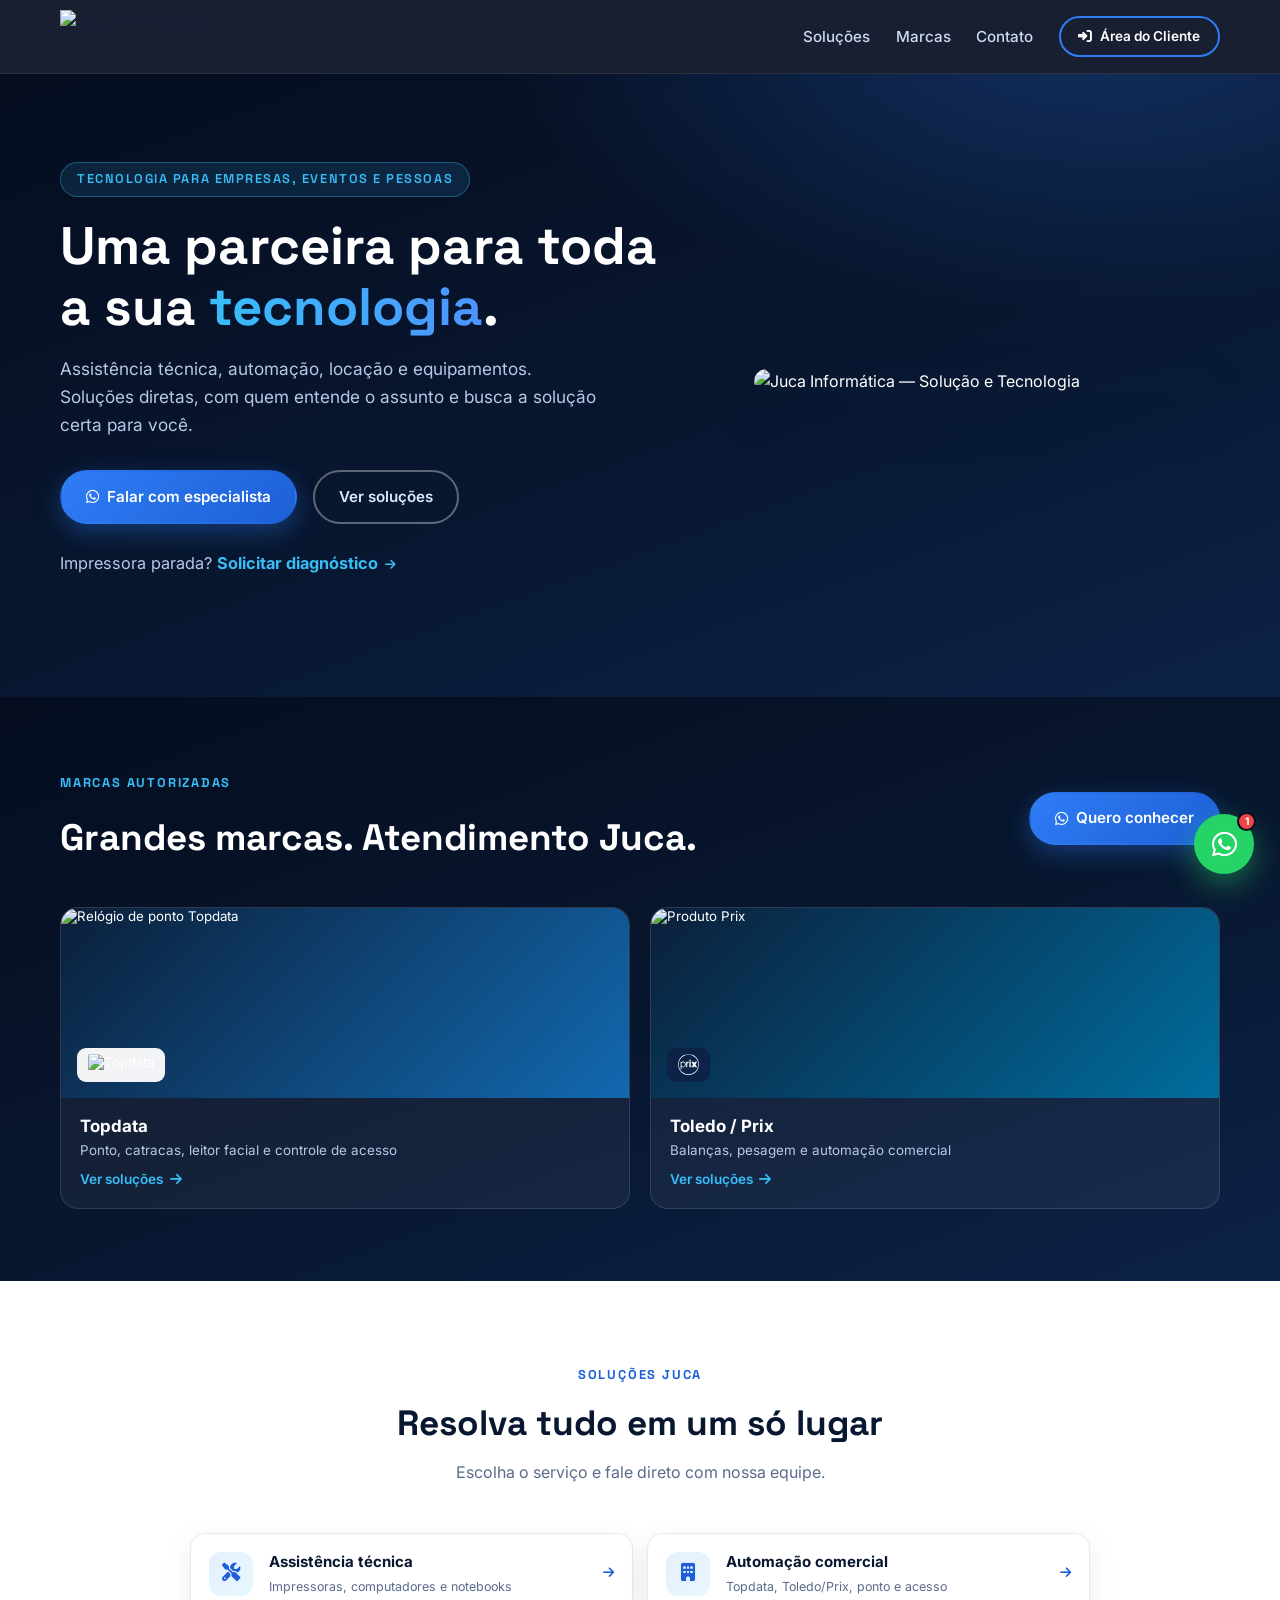
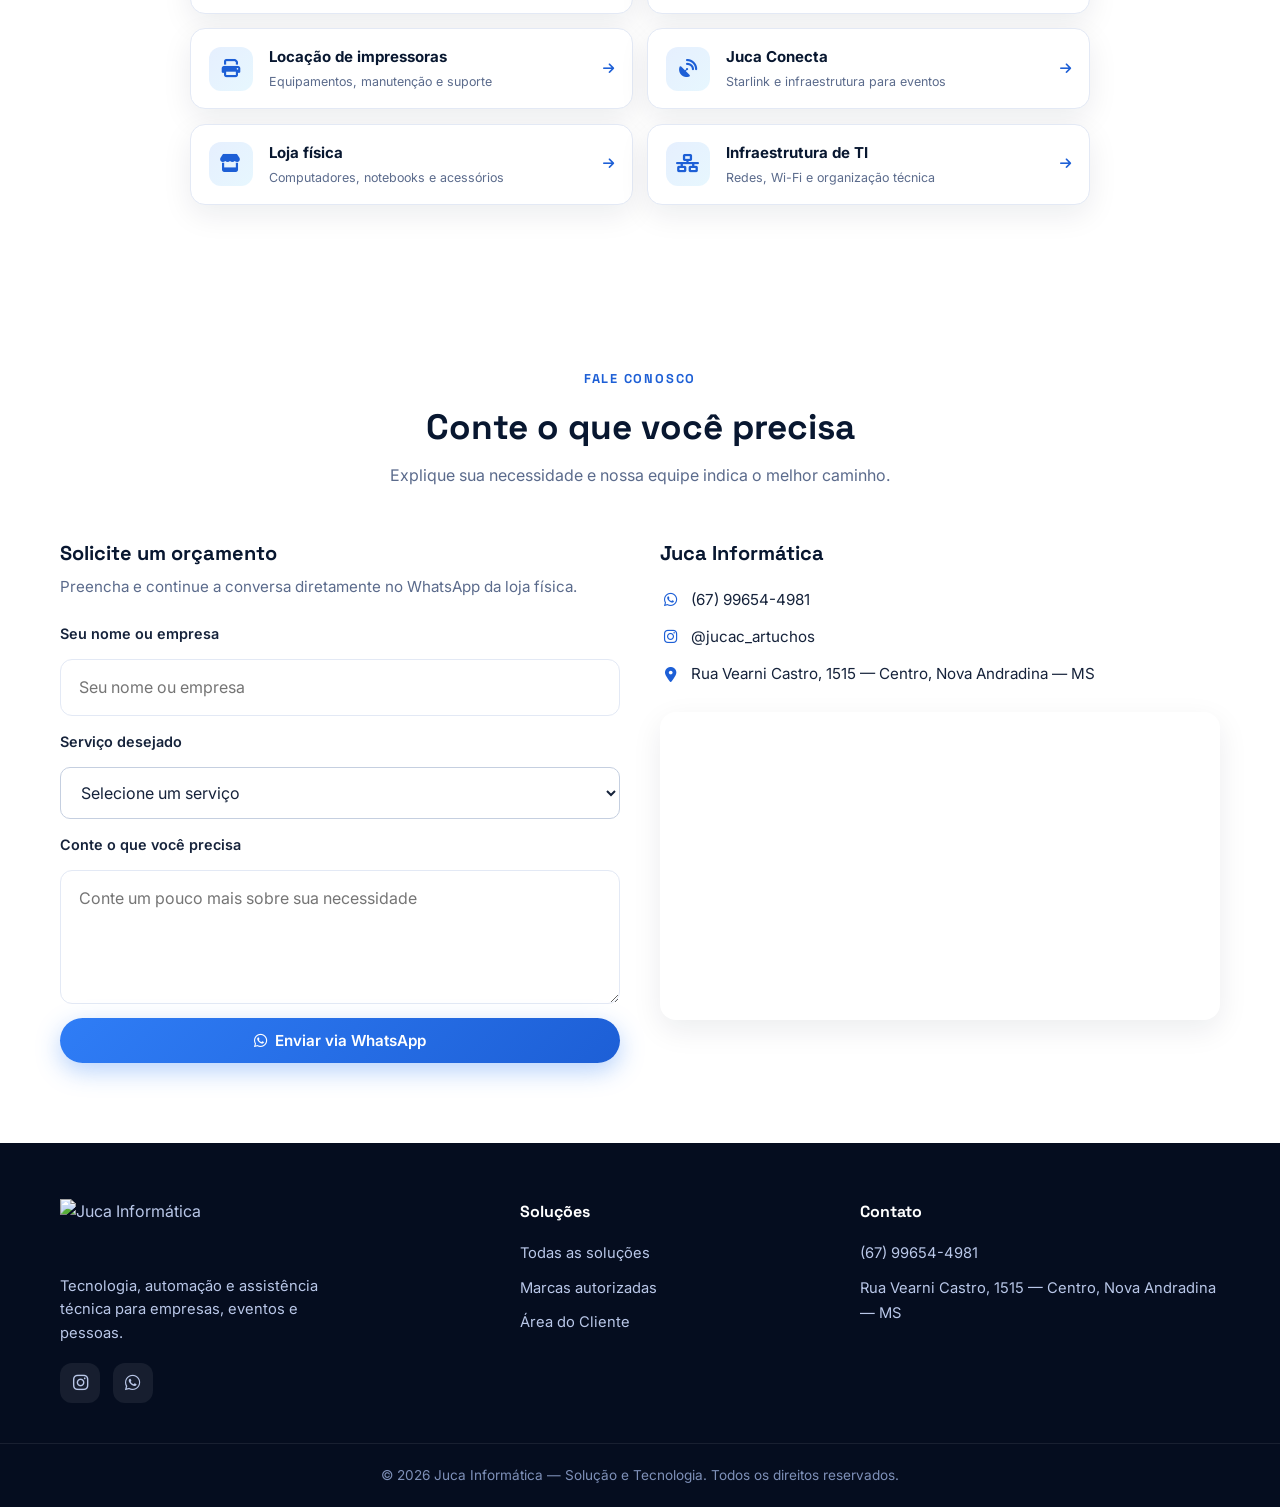
==== index.html @ ae3b9deb "Corrigir métricas, melhorar acesso do cliente e edição de sistemas" ====
<!DOCTYPE html>
<html lang="pt-br">
<head>
<meta charset="UTF-8"><meta name="viewport" content="width=device-width, initial-scale=1.0">
<link rel="icon" href="https://klpbqpcwdhuegcmoqspj.supabase.co/storage/v1/object/public/site/img/logo.png" type="image/png">
<title>Juca Informática | Tecnologia, Automação e Assistência Técnica</title>
<meta name="description" content="Juca Informática em Nova Andradina-MS: assistência técnica, automação Topdata e Toledo/Prix, locação de impressoras, Starlink para eventos, infraestrutura e loja de informática.">
<link rel="stylesheet" href="style.css?v=8"><link rel="stylesheet" href="https://cdnjs.cloudflare.com/ajax/libs/font-awesome/6.5.1/css/all.min.css"><link rel="preconnect" href="https://fonts.googleapis.com"><link rel="preconnect" href="https://fonts.gstatic.com" crossorigin><link rel="stylesheet" href="https://fonts.googleapis.com/css2?family=Inter:wght@400;500;600;700;800&family=Space+Grotesk:wght@500;600;700&display=swap">
<script>(function(w,d,s,l,i){w[l]=w[l]||[];w[l].push({'gtm.start':new Date().getTime(),event:'gtm.js'});var f=d.getElementsByTagName(s)[0],j=d.createElement(s),dl=l!='dataLayer'?'&l='+l:'';j.async=true;j.src='https://www.googletagmanager.com/gtm.js?id='+i+dl;f.parentNode.insertBefore(j,f);})(window,document,'script','dataLayer','GTM-P9BH4CN7');</script>
</head>
<body><noscript><iframe src="https://www.googletagmanager.com/ns.html?id=GTM-P9BH4CN7" height="0" width="0" style="display:none;visibility:hidden"></iframe></noscript>
<header class="site-header" id="siteHeader"><div class="container header-inner"><a href="#home" class="brand"><img src="https://klpbqpcwdhuegcmoqspj.supabase.co/storage/v1/object/public/site/img/logo-header.png" alt="Juca Informática" class="brand-logo"></a><nav class="main-nav" id="mainNav"><ul class="nav-links"><li><a href="#solucoes">Soluções</a></li><li><a href="#marcas">Marcas</a></li><li><a href="#contato">Contato</a></li><li><a href="login.html" class="btn btn-outline btn-small nav-login"><i class="fas fa-right-to-bracket"></i> Área do Cliente</a></li></ul></nav><button class="menu-toggle" id="menuToggle" aria-label="Abrir menu" aria-expanded="false" aria-controls="mainNav"><span></span><span></span><span></span></button></div></header>
<section id="home" class="hero"><div class="container hero-inner"><div class="hero-text"><span class="hero-badge">Tecnologia para empresas, eventos e pessoas</span><h1>Uma parceira para toda a sua <span class="accent">tecnologia</span>.</h1><p class="hero-sub">Assistência técnica, automação, locação e equipamentos. Soluções diretas, com quem entende o assunto e busca a solução certa para você.</p><div class="hero-actions"><a href="#contato" class="btn btn-primary"><i class="fab fa-whatsapp"></i> Falar com especialista</a><a href="#solucoes" class="btn btn-ghost">Ver soluções</a></div><div class="hero-rotator" id="heroRotator"><p class="rot-line active">Impressora parada? <a href="https://wa.me/5567996544981?text=Ol%C3%A1!%20Minha%20impressora%20parou%20e%20preciso%20de%20ajuda." target="_blank">Solicitar diagnóstico <i class="fas fa-arrow-right"></i></a></p><p class="rot-line">Ponto eletrônico legal e sem dor de cabeça? <a href="#marcas">Veja Topdata <i class="fas fa-arrow-right"></i></a></p><p class="rot-line">Sua balança pesando certo? <a href="#marcas">Soluções Prix <i class="fas fa-arrow-right"></i></a></p><p class="rot-line">Evento no meio do mato? <a href="https://wa.me/5567996544981?text=Ol%C3%A1!%20Quero%20internet%20Starlink%20para%20meu%20evento." target="_blank">Levamos a internet <i class="fas fa-arrow-right"></i></a></p><p class="rot-line">Impresso sem comprar máquina? <a href="https://wa.me/5567996544981?text=Ol%C3%A1!%20Quero%20alugar%20uma%20impressora." target="_blank">Alugue com a Juca <i class="fas fa-arrow-right"></i></a></p></div></div><div class="hero-visual"><img src="https://klpbqpcwdhuegcmoqspj.supabase.co/storage/v1/object/public/site/img/logo.png" alt="Juca Informática — Solução e Tecnologia" class="hero-logo"></div></div></section>
<section id="marcas" class="section santolini-section"><div class="container"><div class="santolini-head"><div><span class="section-tag tag-light">Marcas autorizadas</span><h2>Grandes marcas. Atendimento Juca.</h2></div><a class="btn btn-primary" href="#contato"><i class="fab fa-whatsapp"></i> Quero conhecer</a></div><div class="brand-grid"><button class="brand-card" type="button" data-brand="topdata"><div class="brand-photo tp-photo"><img src="https://www.topdata.com.br/media/relogios-de-ponto.webp" alt="Relógio de ponto Topdata" loading="lazy"><img class="brand-badge" src="https://www.topdata.com.br/media/logo-Topdata-1.svg" alt="Topdata"></div><div class="brand-info"><strong>Topdata</strong><small>Ponto, catracas, leitor facial e controle de acesso</small><span class="servico-link">Ver soluções <i class="fas fa-arrow-right"></i></span></div></button><button class="brand-card" type="button" data-brand="prix"><div class="brand-photo prix-photo"><img src="https://stportalcorporativoprd.blob.core.windows.net/blobappportalc63534e8570/wp-content/uploads/2026/07/seladora-a-vacuo-prix-vac-da-toledo-do-brasil-para-acougues-mercado.jpg" alt="Produto Prix" loading="lazy"><img class="brand-badge prix-badge" src="img/prix-logo.svg" alt="Prix Toledo do Brasil"></div><div class="brand-info"><strong>Toledo / Prix</strong><small>Balanças, pesagem e automação comercial</small><span class="servico-link">Ver soluções <i class="fas fa-arrow-right"></i></span></div></button></div></div></section>
<section id="solucoes" class="section compact-solutions"><div class="container"><div class="section-head"><span class="section-tag">Soluções Juca</span><h2>Resolva tudo em um só lugar</h2><p>Escolha o serviço e fale direto com nossa equipe.</p></div><div class="compact-grid"><a class="compact-card" href="https://wa.me/5567996544981?text=Ol%C3%A1!%20Preciso%20de%20assist%C3%AAncia%20t%C3%A9cnica." target="_blank"><div class="compact-icon"><i class="fas fa-screwdriver-wrench"></i></div><div><strong>Assistência técnica</strong><small>Impressoras, computadores e notebooks</small></div><i class="fas fa-arrow-right"></i></a><a class="compact-card" href="#marcas"><div class="compact-icon"><i class="fas fa-building"></i></div><div><strong>Automação comercial</strong><small>Topdata, Toledo/Prix, ponto e acesso</small></div><i class="fas fa-arrow-right"></i></a><a class="compact-card" href="https://wa.me/5567996544981?text=Ol%C3%A1!%20Quero%20um%20or%C3%A7amento%20de%20loca%C3%A7%C3%A3o%20de%20impressoras." target="_blank"><div class="compact-icon"><i class="fas fa-print"></i></div><div><strong>Locação de impressoras</strong><small>Equipamentos, manutenção e suporte</small></div><i class="fas fa-arrow-right"></i></a><a class="compact-card" href="https://wa.me/5567996544981?text=Ol%C3%A1!%20Quero%20saber%20sobre%20Starlink%20e%20infraestrutura%20para%20eventos." target="_blank"><div class="compact-icon"><i class="fas fa-satellite-dish"></i></div><div><strong>Juca Conecta</strong><small>Starlink e infraestrutura para eventos</small></div><i class="fas fa-arrow-right"></i></a><a class="compact-card" href="https://wa.me/5567996544981?text=Ol%C3%A1!%20Quero%20consultar%20produtos%20da%20loja%20Juca." target="_blank"><div class="compact-icon"><i class="fas fa-store"></i></div><div><strong>Loja física</strong><small>Computadores, notebooks e acessórios</small></div><i class="fas fa-arrow-right"></i></a><a class="compact-card" href="https://wa.me/5567996544981?text=Ol%C3%A1!%20Preciso%20de%20infraestrutura%20de%20TI%20para%20minha%20empresa." target="_blank"><div class="compact-icon"><i class="fas fa-network-wired"></i></div><div><strong>Infraestrutura de TI</strong><small>Redes, Wi-Fi e organização técnica</small></div><i class="fas fa-arrow-right"></i></a></div></div></section>
<section id="contato" class="section"><div class="container"><div class="section-head"><span class="section-tag">Fale conosco</span><h2>Conte o que você precisa</h2><p>Explique sua necessidade e nossa equipe indica o melhor caminho.</p></div><div class="contact-container"><div class="contact-left"><h3>Solicite um orçamento</h3><p>Preencha e continue a conversa diretamente no WhatsApp da loja física.</p><form id="contactForm" class="contact-form"><label for="contactName">Seu nome ou empresa</label><input id="contactName" autocomplete="name" type="text" name="nome" placeholder="Seu nome ou empresa" required><label for="contactService">Serviço desejado</label><select id="contactService" name="assunto" required><option value="">Selecione um serviço</option><option>Assistência técnica</option><option>Automação comercial</option><option>Locação de impressoras</option><option>Starlink para eventos</option><option>Produtos da loja</option><option>Infraestrutura de TI</option><option>Outro assunto</option></select><label for="contactMessage">Conte o que você precisa</label><textarea id="contactMessage" name="mensagem" placeholder="Conte um pouco mais sobre sua necessidade" rows="4" required></textarea><button type="submit" class="btn btn-primary"><i class="fab fa-whatsapp"></i> Enviar via WhatsApp</button></form><div id="formMessage" role="status" aria-live="polite"></div></div><div class="contact-right"><h3>Juca Informática</h3><div class="contact-info"><p><i class="fab fa-whatsapp"></i> <a href="https://wa.me/5567996544981" target="_blank">(67) 99654-4981</a></p><p><i class="fab fa-instagram"></i> <a href="https://www.instagram.com/jucac_artuchos/" target="_blank">@jucac_artuchos</a></p><p><i class="fas fa-map-marker-alt"></i> <a href="https://maps.app.goo.gl/TX7n4nNLacdu6NLg6" target="_blank">Rua Vearni Castro, 1515 — Centro, Nova Andradina — MS</a></p></div><div class="map-container"><iframe title="Localização da Juca Informática" src="https://www.google.com/maps/embed?pb=!1m18!1m12!1m3!1d3692.802181065406!2d-53.35325152488332!3d-22.247583179724543!2m3!1f0!2f0!3f0!3m2!1i1024!2i768!4f13.1!3m3!1m2!1s0x948e7ce2891e3ae7%3A0x6c5344554cd19bf2!2sJuca%20Cartuchos%20e%20Inform%C3%A1tica!5e0!3m2!1spt-BR!2sbr!4v1728947681587!5m2!1spt-BR!2sbr" width="100%" height="300" style="border:0;" allowfullscreen="" loading="lazy"></iframe></div></div></div></div></section>
<footer id="footer"><div class="container footer-grid"><div class="footer-col"><img src="https://klpbqpcwdhuegcmoqspj.supabase.co/storage/v1/object/public/site/img/logo-header.png" alt="Juca Informática" class="footer-logo"><p>Tecnologia, automação e assistência técnica para empresas, eventos e pessoas.</p><div class="social-icons"><a href="https://www.instagram.com/jucac_artuchos/" target="_blank" aria-label="Instagram"><i class="fab fa-instagram"></i></a><a href="https://wa.me/5567996544981" target="_blank" aria-label="WhatsApp"><i class="fab fa-whatsapp"></i></a></div></div><div class="footer-col"><h3>Soluções</h3><ul><li><a href="#solucoes">Todas as soluções</a></li><li><a href="#marcas">Marcas autorizadas</a></li><li><a href="login.html">Área do Cliente</a></li></ul></div><div class="footer-col"><h3>Contato</h3><ul><li><a href="https://wa.me/5567996544981" target="_blank">(67) 99654-4981</a></li><li><a href="https://maps.app.goo.gl/TX7n4nNLacdu6NLg6" target="_blank">Rua Vearni Castro, 1515 — Centro, Nova Andradina — MS</a></li></ul></div></div><div class="footer-bottom"><p>&copy; <span id="year"></span> Juca Informática — Solução e Tecnologia. Todos os direitos reservados.</p></div></footer>
<div class="brand-modal" id="brandModal" aria-hidden="true" role="dialog" aria-modal="true" aria-label="Soluções das marcas"><div class="brand-modal-box"><button class="brand-modal-close" id="brandModalClose" aria-label="Fechar">&times;</button><div id="brandModalContent"></div></div></div>
<div class="whatsapp-chat" id="whatsappChat" aria-live="polite"><button class="whatsapp-chat-close" id="whatsappChatClose" aria-label="Fechar chat">&times;</button><div class="whatsapp-chat-head"><i class="fab fa-whatsapp"></i><div><strong>Sou o Juquinha</strong><span><b class="online-dot"></b> Online — atendimento da loja física</span></div></div><p>Olá! Sou o Juquinha, seu atendente. Posso ajudar com orçamento, assistência, locação ou produtos?</p><a href="https://wa.me/5567996544981?text=Ol%C3%A1!%20Vim%20pelo%20site%20da%20Juca%20Inform%C3%A1tica%20e%20gostaria%20de%20atendimento." class="whatsapp-chat-btn" target="_blank" rel="noopener"><i class="fab fa-whatsapp"></i> Conversar agora</a></div><button class="whatsapp-float" id="whatsappChatOpen" aria-label="Abrir chat no WhatsApp" aria-expanded="false"><i class="fab fa-whatsapp"></i><span class="whatsapp-notify">1</span></button>
<script>
const brandData={topdata:{logo:"https://www.topdata.com.br/media/logo-Topdata-1.svg",title:"Topdata — Controle de ponto e acesso",intro:"Soluções Topdata para modernizar a gestão de pessoas, ponto e acesso da sua empresa.",images:["https://www.topdata.com.br/media/relogios-de-ponto.webp","https://www.topdata.com.br/media/leitores-faciais.webp","https://www.topdata.com.br/media/topponto.webp"],products:["Relógios de ponto","Ponto Web","Leitores faciais","Catracas eletrônicas","Controle de acesso","Bastão de ronda"],services:["Venda e orientação técnica","Instalação e configuração","Treinamento e suporte","Integração com sistemas","Assistência para soluções Topdata"]},prix:{logo:"img/prix-logo.svg",title:"Toledo do Brasil / Prix — Pesagem e automação",intro:"Soluções Prix para varejo, indústria, agronegócio e infraestrutura, com precisão e suporte especializado.",images:["https://stportalcorporativoprd.blob.core.windows.net/blobappportalc63534e8570/wp-content/uploads/2026/07/seladora-a-vacuo-prix-vac-da-toledo-do-brasil-para-acougues-mercado.jpg","https://stportalcorporativoprd.blob.core.windows.net/blobappportalc63534e8570/wp-content/uploads/2026/08/manutencao-balanca-caminhao-toledo-do-brasil-prix-736x576.png","https://stportalcorporativoprd.blob.core.windows.net/blobappportalc63534e8570/wp-content/uploads/2026/07/produtos-digitais-prix-para-pesagem-736x582.jpg"],products:["Balanças de bancada e piso","Balanças rodoviárias","Balanças para varejo e indústria","Impressoras e etiquetas","Indicadores e terminais","Softwares e Cloud Prix","Fatiadores e seladoras","Soluções de pesagem animal e agrícola"],services:["Assistência técnica e suporte","Calibração de balanças","Locação de balanças","Manutenção e reformas","Conversão eletrônica de balanças rodoviárias","Venda de peças e pesos-padrão","Programas de manutenção e conformidade"]}};
let brandTimer;function setSlide(i,images){document.getElementById("brandSlide").src=images[i];document.querySelectorAll("[data-slide]").forEach((b,n)=>b.classList.toggle("active",n===i))}function openBrand(key){const d=brandData[key],content=document.getElementById("brandModalContent");content.innerHTML=`<div class="brand-modal-head"><img src="${d.logo}" alt="Logo ${key}"><span>Parceiro Juca Informática</span></div><h2>${d.title}</h2><p>${d.intro}</p><div class="brand-carousel"><img id="brandSlide" src="${d.images[0]}" alt="Produtos ${key}"><div class="carousel-dots">${d.images.map((_,i)=>`<button type="button" aria-label="Ver imagem ${i+1}" data-slide="${i}" class="${i===0?"active":""}"></button>`).join("")}</div></div><div class="brand-columns"><div><h3>Produtos</h3><ul>${d.products.map(x=>`<li><i class="fas fa-check"></i>${x}</li>`).join("")}</ul></div><div><h3>Serviços</h3><ul>${d.services.map(x=>`<li><i class="fas fa-check"></i>${x}</li>`).join("")}</ul></div></div><a class="btn btn-primary brand-quote" target="_blank" href="https://wa.me/5567996544981?text=${encodeURIComponent("Olá! Sou cliente da Juca e quero conhecer as soluções "+(key==='topdata'?'Topdata':'Toledo/Prix')+".")}"><i class="fab fa-whatsapp"></i> Solicitar atendimento</a>`;document.getElementById("brandModal").classList.add("open");document.getElementById("brandModal").setAttribute("aria-hidden","false");let i=0;clearInterval(brandTimer);brandTimer=setInterval(()=>{i=(i+1)%d.images.length;setSlide(i,d.images)},4500);document.querySelectorAll("[data-slide]").forEach(b=>b.onclick=()=>setSlide(+b.dataset.slide,d.images))}document.querySelectorAll("[data-brand]").forEach(b=>b.onclick=()=>openBrand(b.dataset.brand));document.getElementById("brandModalClose")?.addEventListener("click",closeBrand);document.getElementById("brandModal")?.addEventListener("click",e=>{if(e.target.id==="brandModal")closeBrand()});function closeBrand(){clearInterval(brandTimer);document.getElementById("brandModal")?.classList.remove("open");document.getElementById("brandModal")?.setAttribute("aria-hidden","true")}
(function(){const lines=document.querySelectorAll("#heroRotator .rot-line");if(!lines.length)return;let n=0;setInterval(()=>{lines[n].classList.remove("active");n=(n+1)%lines.length;lines[n].classList.add("active")},3800)})();
</script><script src="https://cdn.jsdelivr.net/npm/@supabase/supabase-js@2/dist/umd/supabase.js"></script><script src="script.js?v=4"></script></body></html>
---- style.css ----
/* JUCA INFORMÁTICA — Solução e Tecnologia */
/* Controls shared by the public site and client area. */
@media(max-width:760px) {
  .main-nav:not(.open) { visibility:hidden; right:0 !important; pointer-events:none; }
}
[hidden] { display:none !important; }
.auth-link { display:block; margin:1rem auto; background:none; border:0; color:#a9ccff; text-decoration:underline; padding:.6rem; cursor:pointer; font:inherit; }
.auth-back { display:block; }
.contact-form label { font-weight:600; font-size:.9rem; }
.contact-form select { width:100%; padding:.85rem 1rem; border:1px solid #c5cfe0; border-radius:10px; background:white; color:#16233b; font:inherit; }
:focus-visible { outline:3px solid #38bdf8; outline-offset:4px; }
body.modal-open { overflow:hidden; }
#formMessage a { color:#1d5fd6; text-decoration:underline; }
.panel-card { scroll-margin-top:6rem; }
@media(max-width:600px) {
  .form-row { grid-template-columns:1fr !important; }
  .auth-card { padding:1.6rem 1.2rem !important; }
  .appbar-user .who { max-width:150px; overflow-wrap:anywhere; }
  .rot-line a { white-space:normal !important; }
  .btn-mini,.btn-exit,.menu-toggle { min-height:44px; }
  .cards-grid { grid-template-columns:minmax(0,1fr) !important; }
}
@media(prefers-reduced-motion:reduce) {
  html { scroll-behavior:auto !important; }
  *,*::before,*::after { animation:none !important; transition:none !important; }
}
:root{--navy-950:#050d1f;--navy-900:#081730;--navy-800:#0c2247;--navy-700:#123063;--blue-600:#1d5fd6;--blue-500:#2f7df6;--blue-400:#4d94ff;--cyan-400:#38bdf8;--text:#16233b;--muted:#5b6b8c;--line:#e3e9f5;--bg-soft:#f4f7fd;--white:#fff;--radius:16px;--shadow:0 10px 30px rgba(8,23,48,.08);--shadow-lg:0 20px 50px rgba(8,23,48,.16)}*{margin:0;padding:0;box-sizing:border-box}html{scroll-behavior:smooth}body{font-family:'Inter',system-ui,sans-serif;color:var(--text);background:#fff;line-height:1.6;-webkit-font-smoothing:antialiased}h1,h2,h3,.brand,.hero-badge,.section-tag{font-family:'Space Grotesk','Inter',sans-serif}img{max-width:100%;display:block}a{color:inherit;text-decoration:none}button{font-family:inherit}ul{list-style:none}.container{width:min(1160px,92%);margin:0 auto}.btn{display:inline-flex;align-items:center;gap:.5rem;padding:.8rem 1.5rem;border-radius:999px;font-weight:600;font-size:.95rem;border:2px solid transparent;cursor:pointer;transition:.25s}.btn-primary{background:linear-gradient(135deg,var(--blue-500),var(--blue-600));color:#fff;box-shadow:0 8px 24px rgba(47,125,246,.35)}.btn-primary:hover{transform:translateY(-2px)}.btn-outline{border-color:var(--blue-500);color:var(--blue-600);background:transparent}.btn-ghost{color:#dbe7ff;border-color:rgba(255,255,255,.35)}.btn-small{padding:.5rem 1.1rem;font-size:.85rem}.site-header{position:sticky;top:0;z-index:100;background:rgba(5,13,31,.92);backdrop-filter:blur(12px);border-bottom:1px solid rgba(255,255,255,.08)}.header-inner{display:flex;align-items:center;justify-content:space-between;padding:.65rem 0;gap:1rem}.brand-logo{height:52px;width:auto}.nav-links{display:flex;align-items:center;gap:1.6rem}.nav-links a:not(.btn){color:#cdd9f5;font-weight:500;font-size:.95rem}.nav-login{color:#fff!important}.menu-toggle{display:none;background:none;border:0;cursor:pointer;padding:.4rem}.menu-toggle span{display:block;width:24px;height:2.5px;background:#fff;margin:5px 0;border-radius:2px}.hero{position:relative;overflow:hidden;background:radial-gradient(1000px 500px at 85% -10%,rgba(47,125,246,.28),transparent 60%),linear-gradient(160deg,var(--navy-950),var(--navy-900) 55%,var(--navy-800));color:#fff;padding:5.5rem 0 6rem}.hero-inner{position:relative;display:grid;grid-template-columns:1.15fr .85fr;align-items:center;gap:3rem}.hero-badge{display:inline-block;padding:.4rem 1rem;border-radius:999px;background:rgba(56,189,248,.12);border:1px solid rgba(56,189,248,.35);color:var(--cyan-400);font-size:.8rem;font-weight:600;letter-spacing:.12em;text-transform:uppercase;margin-bottom:1.2rem}.hero h1{font-size:clamp(2rem,4.2vw,3.3rem);line-height:1.15;margin-bottom:1.1rem}.accent{background:linear-gradient(90deg,var(--cyan-400),var(--blue-400));-webkit-background-clip:text;background-clip:text;color:transparent}.hero-sub{color:#b9c7e8;font-size:1.08rem;max-width:540px;margin-bottom:2rem}.hero-actions{display:flex;gap:1rem;flex-wrap:wrap;margin-bottom:1.6rem}.hero-visual{display:flex;justify-content:center}.hero-logo{width:100%;max-width:460px;border-radius:20px;box-shadow:var(--shadow-lg);animation:jucaFloat 5s ease-in-out infinite}@keyframes jucaFloat{0%,100%{transform:translateY(0)}50%{transform:translateY(-10px)}}.section{padding:5rem 0}.section-alt{background:var(--bg-soft)}.section-head{text-align:center;max-width:640px;margin:0 auto 3rem}.section-tag{display:inline-block;color:var(--blue-600);font-weight:700;font-size:.8rem;letter-spacing:.14em;text-transform:uppercase;margin-bottom:.6rem}.section-head h2{font-size:clamp(1.6rem,3vw,2.2rem);color:var(--navy-900);margin-bottom:.5rem}.section-head p{color:var(--muted)}.santolini-section{background:linear-gradient(160deg,var(--navy-950),var(--navy-900) 55%,var(--navy-800));color:#fff;padding:4.5rem 0}.santolini-head{display:flex;align-items:center;justify-content:space-between;gap:1.5rem;flex-wrap:wrap;margin-bottom:2.4rem}.santolini-head h2{color:#fff;font-size:clamp(1.6rem,3vw,2.3rem);max-width:640px;margin-top:.4rem}.tag-light{color:var(--cyan-400)}.brand-grid{display:grid;grid-template-columns:repeat(2,minmax(0,1fr));gap:1.2rem;max-width:860px;margin:0 auto}.santolini-section .brand-grid{max-width:none}.brand-card{display:flex;text-align:left;align-items:stretch;flex-direction:column;gap:0;padding:0;border:1px solid rgba(255,255,255,.12);border-radius:18px;background:rgba(255,255,255,.05);box-shadow:none;overflow:hidden;color:#fff;cursor:pointer;transition:.25s}.brand-card:hover{transform:translateY(-6px);border-color:rgba(77,148,255,.6)}.brand-photo{position:relative;height:190px;overflow:hidden}.brand-photo img:first-child{width:100%;height:100%;object-fit:cover;transition:.4s}.brand-card:hover .brand-photo img:first-child{transform:scale(1.06)}.tp-photo{background:linear-gradient(135deg,#0b1f3a,#1269b0)}.prix-photo{background:linear-gradient(135deg,#0b1f3a,#006d9e)}.brand-badge{position:absolute;left:1rem;bottom:1rem;height:34px;width:auto;max-width:150px;object-fit:contain;background:rgba(255,255,255,.94);border-radius:9px;padding:.4rem .7rem}.prix-badge{background:#0c2247}.brand-info{padding:1.15rem 1.2rem 1.3rem}.brand-info strong{color:#fff;font-size:1.06rem;display:block;margin-bottom:.3rem}.brand-info small{color:#b9c7e8;font-size:.84rem;display:block;line-height:1.45;margin-bottom:.7rem}.brand-info .servico-link{color:var(--cyan-400)}.servico-link{font-size:.85rem;font-weight:600;color:var(--blue-600);display:inline-flex;align-items:center;gap:.4rem}.compact-grid{display:grid;grid-template-columns:repeat(2,1fr);gap:.9rem;max-width:900px;margin:0 auto}.compact-card{display:flex;align-items:center;gap:1rem;padding:1rem 1.1rem;border:1px solid var(--line);border-radius:15px;background:#fff;box-shadow:var(--shadow);transition:.25s}.compact-card:hover{transform:translateY(-3px);border-color:var(--blue-400)}.compact-card>div:nth-child(2){flex:1}.compact-card strong,.compact-card small{display:block}.compact-card strong{color:var(--navy-900);font-size:.94rem}.compact-card small{color:var(--muted);font-size:.78rem;margin-top:.18rem}.compact-card>i{color:var(--blue-600);font-size:.8rem}.compact-icon{width:44px;min-width:44px;height:44px;border-radius:12px;display:flex;align-items:center;justify-content:center;color:var(--blue-600);background:linear-gradient(135deg,rgba(47,125,246,.12),rgba(56,189,248,.12));font-size:1.15rem}.contact-container{display:grid;grid-template-columns:1fr 1fr;gap:2.5rem}.contact-left h3,.contact-right h3{color:var(--navy-900);font-size:1.25rem;margin-bottom:.4rem}.contact-left>p{color:var(--muted);margin-bottom:1.4rem;font-size:.95rem}.contact-form{display:flex;flex-direction:column;gap:.9rem}.contact-form input,.contact-form textarea{padding:.9rem 1.1rem;border:1.5px solid var(--line);border-radius:12px;font:inherit}.contact-form button{justify-content:center;border:0}.contact-info{margin:1.2rem 0 1.6rem;display:flex;flex-direction:column;gap:.8rem}.contact-info p{display:flex;align-items:center;gap:.7rem;font-size:.95rem}.contact-info i{color:var(--blue-600);width:20px;text-align:center}.map-container{border-radius:var(--radius);overflow:hidden;box-shadow:var(--shadow)}footer{background:var(--navy-950);color:#b9c7e8}.footer-grid{display:grid;grid-template-columns:1.4fr 1fr 1.2fr;gap:2.5rem;padding:3.5rem 0 2.5rem}.footer-logo{height:60px;width:auto;margin-bottom:1rem}.footer-col p{font-size:.92rem;max-width:300px}.footer-col h3{color:#fff;font-size:1rem;margin-bottom:1rem}.footer-col ul{display:flex;flex-direction:column;gap:.55rem}.footer-col ul a{font-size:.92rem}.social-icons{display:flex;gap:.8rem;margin-top:1.1rem}.social-icons a{width:40px;height:40px;border-radius:12px;background:rgba(255,255,255,.07);display:flex;align-items:center;justify-content:center;font-size:1.1rem}.footer-bottom{border-top:1px solid rgba(255,255,255,.08);padding:1.3rem 0;text-align:center;font-size:.85rem;color:#7e90b8}.brand-modal{position:fixed;inset:0;z-index:250;display:none;align-items:center;justify-content:center;padding:1rem;background:rgba(5,13,31,.78);backdrop-filter:blur(6px)}.brand-modal.open{display:flex}.brand-modal-box{position:relative;width:min(900px,100%);max-height:92vh;overflow-y:auto;padding:2rem;border-radius:24px;background:#fff;color:var(--text);box-shadow:var(--shadow-lg)}.brand-modal-close{position:absolute;right:1rem;top:.65rem;border:0;background:transparent;color:var(--muted);font-size:2rem;cursor:pointer}.brand-modal-head{display:flex;align-items:center;gap:1rem;padding-right:2rem;margin-bottom:.8rem}.brand-modal-head img{max-width:170px;max-height:52px;object-fit:contain}.brand-modal-head span{color:#16a34a;font-size:.8rem;font-weight:700}.brand-modal-box h2{color:var(--navy-900);font-size:clamp(1.35rem,3vw,2rem);margin-bottom:.45rem}.brand-modal-box>p{color:var(--muted);margin-bottom:1rem}.brand-carousel{position:relative;height:260px;border-radius:18px;overflow:hidden;background:linear-gradient(135deg,var(--navy-900),var(--blue-600));margin:1.2rem 0 1.4rem}.brand-carousel img{width:100%;height:100%;object-fit:cover}.carousel-dots{position:absolute;bottom:.8rem;left:0;right:0;display:flex;justify-content:center;gap:.45rem}.carousel-dots button{width:9px;height:9px;padding:0;border:0;border-radius:50%;background:rgba(255,255,255,.55);cursor:pointer}.carousel-dots button.active{background:#fff}.brand-columns{display:grid;grid-template-columns:1fr 1fr;gap:1.4rem}.brand-columns h3{color:var(--navy-900);font-size:1rem;margin-bottom:.55rem}.brand-columns ul{display:flex;flex-direction:column;gap:.42rem}.brand-columns li{color:var(--muted);font-size:.85rem}.brand-columns li i{color:#16a34a;margin-right:.45rem}.brand-quote{margin-top:1.3rem}.whatsapp-chat{position:fixed;right:1.6rem;bottom:6.9rem;z-index:151;width:min(330px,calc(100vw - 2rem));background:#fff;color:var(--text);border-radius:18px;padding:1.15rem;box-shadow:0 18px 45px rgba(8,23,48,.22);border:1px solid #dce5f3;opacity:0;visibility:hidden;transform:translateY(12px) scale(.96);transition:.22s}.whatsapp-chat.open{opacity:1;visibility:visible;transform:translateY(0) scale(1)}.whatsapp-chat-close{position:absolute;right:.65rem;top:.45rem;border:0;background:transparent;color:#71809d;font-size:1.35rem;cursor:pointer}.whatsapp-chat-head{display:flex;align-items:center;gap:.65rem;padding-right:1.2rem;margin-bottom:.8rem}.whatsapp-chat-head>i{width:38px;height:38px;border-radius:50%;display:flex;align-items:center;justify-content:center;background:#25d366;color:#fff;font-size:1.35rem}.whatsapp-chat-head strong,.whatsapp-chat-head span{display:block}.whatsapp-chat-head strong{color:var(--navy-900);font-size:.95rem}.whatsapp-chat-head span{color:#71809d;font-size:.75rem}.whatsapp-chat p{color:var(--muted);font-size:.87rem;line-height:1.5;margin-bottom:.9rem}.whatsapp-chat-btn{display:flex;align-items:center;justify-content:center;gap:.45rem;background:#25d366;color:#fff;border-radius:10px;padding:.72rem 1rem;font-size:.88rem;font-weight:700}.whatsapp-float{position:fixed;bottom:1.6rem;right:1.6rem;z-index:150;width:60px;height:60px;border:0;border-radius:50%;background:#25d366;color:#fff;display:flex;align-items:center;justify-content:center;font-size:1.8rem;box-shadow:0 10px 30px rgba(37,211,102,.45);cursor:pointer}.whatsapp-notify{position:absolute;top:-2px;right:-2px;width:19px;height:19px;border-radius:50%;background:#ef4444;color:#fff;border:2px solid var(--navy-950);font-size:.65rem;display:flex;align-items:center;justify-content:center;font-weight:700}.online-dot{display:inline-block;width:8px;height:8px;border-radius:50%;background:#22c55e;box-shadow:0 0 0 3px rgba(34,197,94,.15);margin-right:.25rem}@media(max-width:960px){.hero-inner{grid-template-columns:1fr;text-align:center}.hero-sub{margin-left:auto;margin-right:auto}.hero-actions{justify-content:center}.hero-visual{order:-1}.hero-logo{max-width:340px}.contact-container{grid-template-columns:1fr}.footer-grid{grid-template-columns:1fr;gap:2rem}}@media(max-width:760px){.menu-toggle{display:block}.main-nav{position:fixed;top:0;right:-290px;width:280px;height:100vh;background:var(--navy-950);padding:5.5rem 1.8rem 2rem;transition:right .3s;z-index:99}.main-nav.open{right:0}.nav-links{flex-direction:column;align-items:flex-start;gap:1.4rem}.brand-grid,.compact-grid,.brand-columns{grid-template-columns:1fr}.brand-logo{height:44px}.brand-photo{height:160px}.brand-modal-box{padding:1.35rem}.brand-carousel{height:190px}}@media(max-width:560px){.whatsapp-chat{right:1rem;bottom:6.5rem}.whatsapp-float{right:1rem;bottom:1rem}}

/* Ganchos persuasivos no hero */
.hero-rotator { margin-top:.4rem; min-height:3.2rem; }
.rot-line { display:none; color:#b9c7e8; font-size:1.02rem; }
.rot-line.active { display:block; animation:rotIn .5s ease; }
.rot-line a { color:var(--cyan-400); font-weight:700; white-space:nowrap; }
.rot-line a:hover { color:#fff; }
.rot-line a i { font-size:.75rem; margin-left:.2rem; }
@keyframes rotIn { from{opacity:0;transform:translateY(8px)} to{opacity:1;transform:translateY(0)} }
@media(max-width:960px){ .hero-rotator{ text-align:center; } }

/* Área autenticada (login / portal / admin) */
.auth-body { min-height:100vh; background:radial-gradient(900px 500px at 80% -10%,rgba(47,125,246,.25),transparent 60%),linear-gradient(160deg,var(--navy-950),var(--navy-900) 60%,var(--navy-800)); color:#fff; }
.auth-body::before { content:''; position:fixed; inset:0; opacity:.4; pointer-events:none; background-image:linear-gradient(rgba(77,148,255,.06) 1px,transparent 1px),linear-gradient(90deg,rgba(77,148,255,.06) 1px,transparent 1px); background-size:44px 44px; }
.auth-wrap { position:relative; min-height:100vh; display:flex; flex-direction:column; align-items:center; justify-content:center; padding:2rem 1rem; }
.auth-card { width:100%; max-width:420px; background:rgba(255,255,255,.04); border:1px solid rgba(255,255,255,.1); border-radius:22px; padding:2.4rem 2.2rem; backdrop-filter:blur(14px); box-shadow:var(--shadow-lg); }
.auth-logo { height:58px; margin:0 auto 1.4rem; }
.auth-card h1 { font-size:1.4rem; text-align:center; margin-bottom:.4rem; }
.auth-card .auth-sub { text-align:center; color:#93a5cc; font-size:.92rem; margin-bottom:1.8rem; }
.auth-field { margin-bottom:1.1rem; }
.auth-field label { display:block; font-size:.85rem; font-weight:600; color:#cdd9f5; margin-bottom:.4rem; }
.auth-field input,.auth-field select,.auth-field textarea { width:100%; padding:.85rem 1rem; border-radius:12px; border:1.5px solid rgba(255,255,255,.15); background:rgba(255,255,255,.06); color:#fff; font-family:inherit; font-size:.95rem; transition:border .2s; }
.auth-field input:focus,.auth-field select:focus,.auth-field textarea:focus { outline:none; border-color:var(--blue-400); box-shadow:0 0 0 4px rgba(47,125,246,.15); }
.auth-field select option { color:var(--text); background:#fff; }
.auth-btn { width:100%; padding:.95rem; border:0; border-radius:12px; background:linear-gradient(135deg,var(--blue-500),var(--blue-600)); color:#fff; font-weight:700; font-size:1rem; cursor:pointer; transition:all .25s; display:inline-flex; align-items:center; justify-content:center; gap:.5rem; }
.auth-btn:hover { transform:translateY(-2px); box-shadow:0 10px 26px rgba(47,125,246,.4); }
.auth-btn:disabled { opacity:.6; cursor:wait; transform:none; }
.auth-msg { margin-top:1rem; font-size:.88rem; text-align:center; min-height:1.2em; }
.auth-msg.err { color:#fca5a5; }
.auth-msg.ok { color:#86efac; }
.auth-back { margin-top:1.4rem; color:#93a5cc; font-size:.88rem; }
.auth-back:hover { color:#fff; }
.appbar { position:sticky; top:0; z-index:100; background:rgba(5,13,31,.92); backdrop-filter:blur(12px); border-bottom:1px solid rgba(255,255,255,.08); }
.appbar-inner { width:min(1160px,94%); margin:0 auto; display:flex; align-items:center; justify-content:space-between; padding:.7rem 0; gap:1rem; }
.appbar img { height:44px; }
.appbar-user { display:flex; align-items:center; gap:1rem; }
.appbar-user .who { text-align:right; line-height:1.25; }
.appbar-user .who strong { display:block; font-size:.92rem; color:#fff; }
.appbar-user .who span { font-size:.78rem; color:#93a5cc; }
.btn-exit { padding:.5rem 1rem; border-radius:10px; font-size:.85rem; font-weight:600; border:1px solid rgba(255,255,255,.2); color:#cdd9f5; background:transparent; cursor:pointer; transition:all .2s; display:inline-flex; align-items:center; gap:.4rem; }
.btn-exit:hover { background:rgba(220,38,38,.2); border-color:#dc2626; color:#fecaca; }
.panel { width:min(1160px,94%); margin:0 auto; padding:2.2rem 0 4rem; position:relative; }
.panel-title { display:flex; align-items:center; justify-content:space-between; flex-wrap:wrap; gap:1rem; margin-bottom:1.8rem; }
.panel-title h1 { font-size:1.5rem; }
.panel-title p { color:#93a5cc; font-size:.92rem; }
.cards-grid { display:grid; grid-template-columns:repeat(auto-fill,minmax(300px,1fr)); gap:1.3rem; }
.proj-card { background:rgba(255,255,255,.045); border:1px solid rgba(255,255,255,.1); border-radius:18px; padding:1.5rem 1.5rem 1.3rem; transition:all .25s; display:flex; flex-direction:column; gap:.7rem; }
.proj-card:hover { border-color:rgba(77,148,255,.45); transform:translateY(-4px); }
.proj-top { display:flex; align-items:flex-start; justify-content:space-between; gap:.8rem; }
.proj-card h3 { font-size:1.05rem; line-height:1.35; }
.badge { font-size:.72rem; font-weight:700; text-transform:uppercase; letter-spacing:.05em; padding:.3rem .7rem; border-radius:999px; white-space:nowrap; }
.badge.orcamento { background:rgba(217,119,6,.18); color:#fbbf24; }
.badge.em_andamento { background:rgba(47,125,246,.2); color:#7fb0ff; }
.badge.concluido { background:rgba(22,163,74,.18); color:#4ade80; }
.badge.pausado { background:rgba(148,163,184,.18); color:#cbd5e1; }
.proj-card .desc { color:#b9c7e8; font-size:.9rem; }
.progress-wrap { margin-top:.2rem; }
.progress-label { display:flex; justify-content:space-between; font-size:.78rem; color:#93a5cc; margin-bottom:.35rem; }
.progress { height:8px; border-radius:999px; background:rgba(255,255,255,.09); overflow:hidden; }
.progress>div { height:100%; border-radius:999px; background:linear-gradient(90deg,var(--blue-500),var(--cyan-400)); transition:width .6s ease; }
.proj-meta { display:flex; justify-content:space-between; font-size:.78rem; color:#7e90b8; margin-top:.3rem; flex-wrap:wrap; gap:.3rem; }
.proj-notes { font-size:.84rem; color:#93a5cc; border-left:3px solid rgba(77,148,255,.4); padding-left:.7rem; }
.empty { grid-column:1/-1; text-align:center; padding:3.5rem 1rem; color:#93a5cc; background:rgba(255,255,255,.03); border:1px dashed rgba(255,255,255,.15); border-radius:18px; }
.empty i { font-size:2.2rem; display:block; margin-bottom:.8rem; color:var(--blue-400); }
.admin-tabs { display:flex; gap:.6rem; margin-bottom:1.8rem; flex-wrap:wrap; }
.admin-tab { padding:.6rem 1.3rem; border-radius:999px; cursor:pointer; border:1px solid rgba(255,255,255,.15); background:transparent; color:#cdd9f5; font-weight:600; font-size:.9rem; transition:all .2s; display:inline-flex; align-items:center; gap:.5rem; font-family:inherit; }
.admin-tab.active { background:var(--blue-500); border-color:var(--blue-500); color:#fff; }
.admin-pane { display:none; }
.admin-pane.active { display:block; }
.panel-card { background:rgba(255,255,255,.045); border:1px solid rgba(255,255,255,.1); border-radius:18px; padding:1.6rem; margin-bottom:1.4rem; }
.panel-card h2 { font-size:1.1rem; margin-bottom:1.2rem; display:flex; align-items:center; gap:.6rem; }
.form-row { display:grid; grid-template-columns:1fr 1fr; gap:1rem; }
.client-row { display:flex; align-items:center; justify-content:space-between; gap:1rem; padding:.9rem 1rem; border-radius:14px; background:rgba(255,255,255,.04); border:1px solid rgba(255,255,255,.08); margin-bottom:.7rem; flex-wrap:wrap; }
.client-row .cinfo strong { display:block; color:#fff; font-size:.95rem; }
.client-row .cinfo span { font-size:.8rem; color:#93a5cc; }
.client-row .cacoes { display:flex; gap:.5rem; align-items:center; }
.btn-mini { padding:.45rem .9rem; border-radius:10px; font-size:.8rem; font-weight:600; border:1px solid rgba(255,255,255,.18); background:transparent; color:#cdd9f5; cursor:pointer; transition:all .2s; display:inline-flex; align-items:center; gap:.4rem; font-family:inherit; }
.btn-mini:hover { border-color:var(--blue-400); color:#fff; }
.btn-mini.sel { background:var(--blue-500); border-color:var(--blue-500); color:#fff; }
.proj-admin-row { display:flex; align-items:center; justify-content:space-between; gap:1rem; padding:.9rem 1rem; border-radius:14px; background:rgba(255,255,255,.04); border:1px solid rgba(255,255,255,.08); margin-bottom:.7rem; flex-wrap:wrap; }
.proj-admin-row .pinfo { flex:1; min-width:200px; }
.proj-admin-row .pinfo strong { color:#fff; font-size:.95rem; display:block; }
.proj-admin-row .pinfo span { font-size:.8rem; color:#93a5cc; }
.proj-admin-row .pacoes { display:flex; gap:.5rem; align-items:center; flex-wrap:wrap; }
.proj-admin-row select { padding:.4rem .6rem; border-radius:9px; font-size:.8rem; background:rgba(255,255,255,.08); color:#fff; border:1px solid rgba(255,255,255,.15); font-family:inherit; }
.proj-admin-row select option { color:var(--text); }
input[type=range].prog { width:130px; accent-color:var(--blue-500); }
.hint { font-size:.82rem; color:#7e90b8; margin-top:.6rem; }
.toast { position:fixed; bottom:1.6rem; left:50%; transform:translateX(-50%) translateY(120%); background:var(--navy-800); color:#fff; border:1px solid rgba(77,148,255,.4); padding:.9rem 1.5rem; border-radius:14px; font-size:.9rem; z-index:300; transition:transform .35s ease; box-shadow:var(--shadow-lg); max-width:90%; }
.toast.show { transform:translateX(-50%) translateY(0); }
.toast.err { border-color:#dc2626; }
.check-line { display:flex; align-items:center; gap:.5rem; font-size:.88rem; color:#cdd9f5; margin-bottom:1rem; }
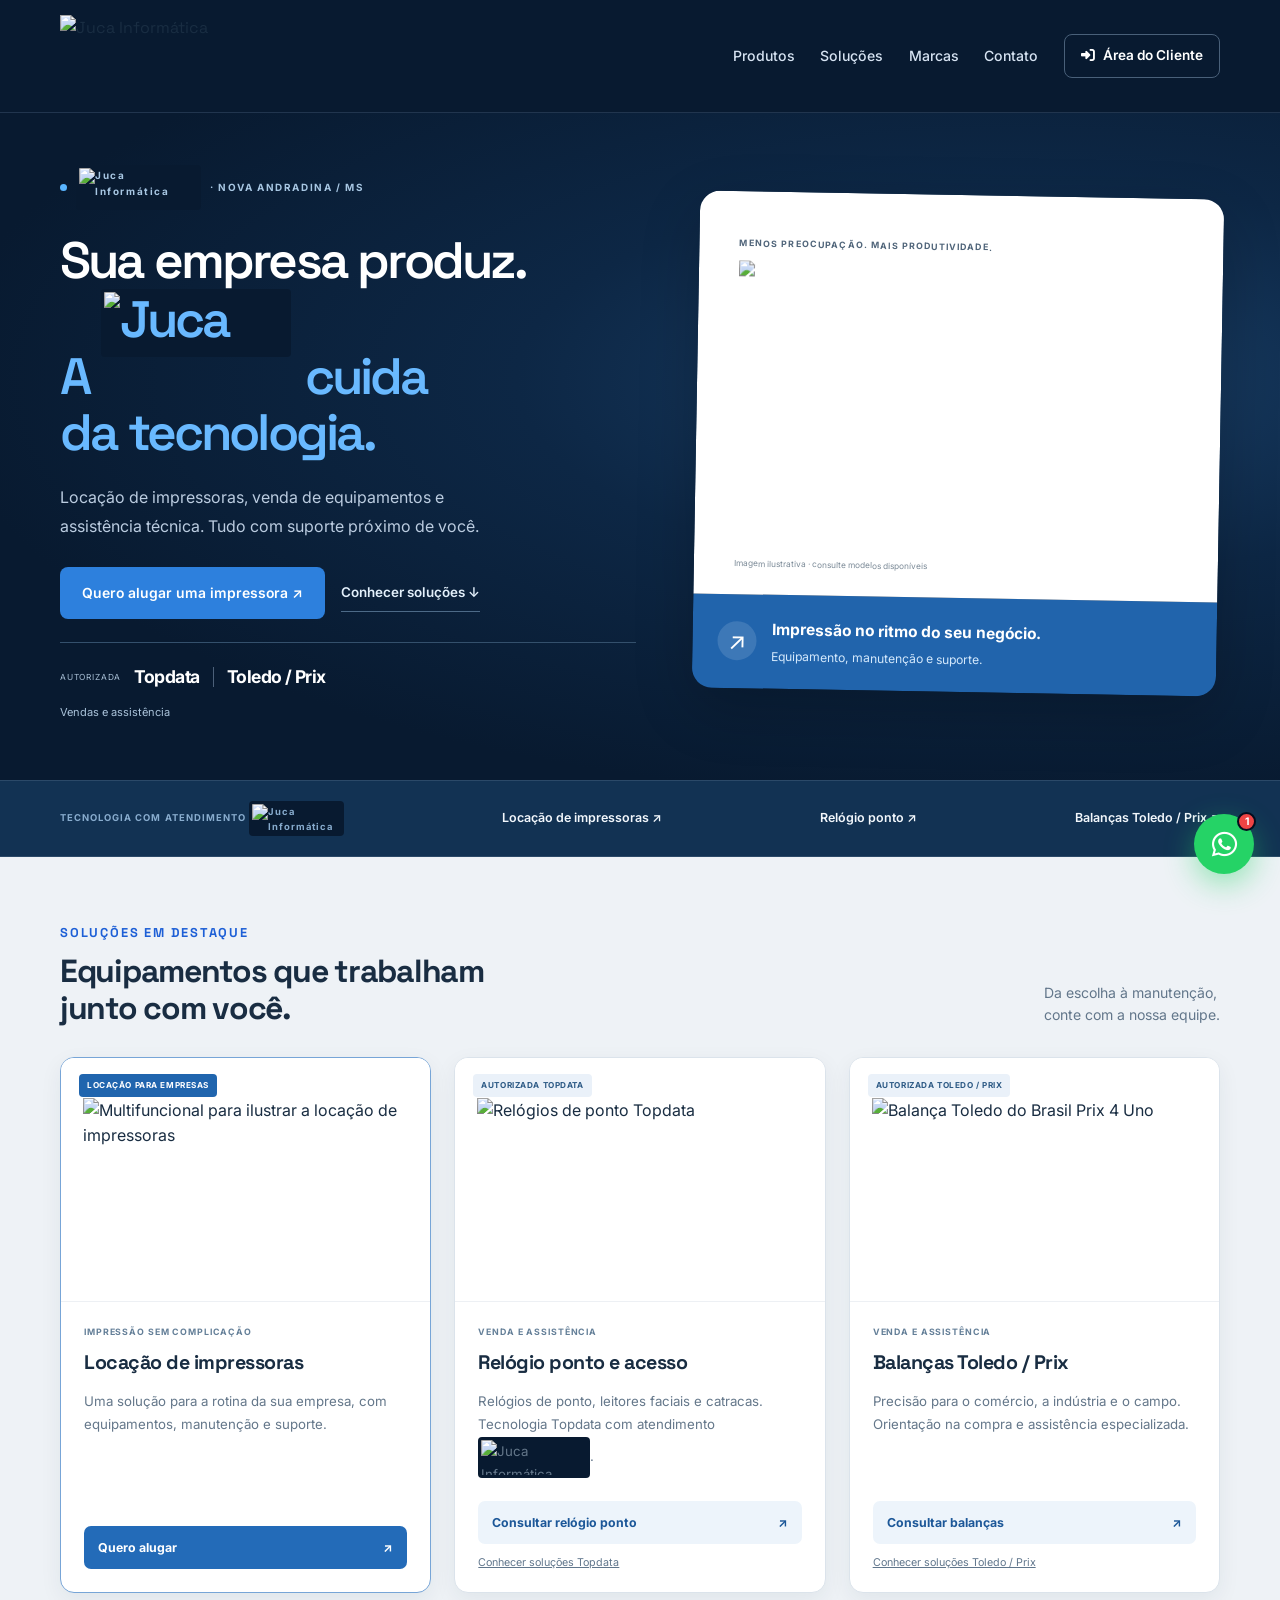
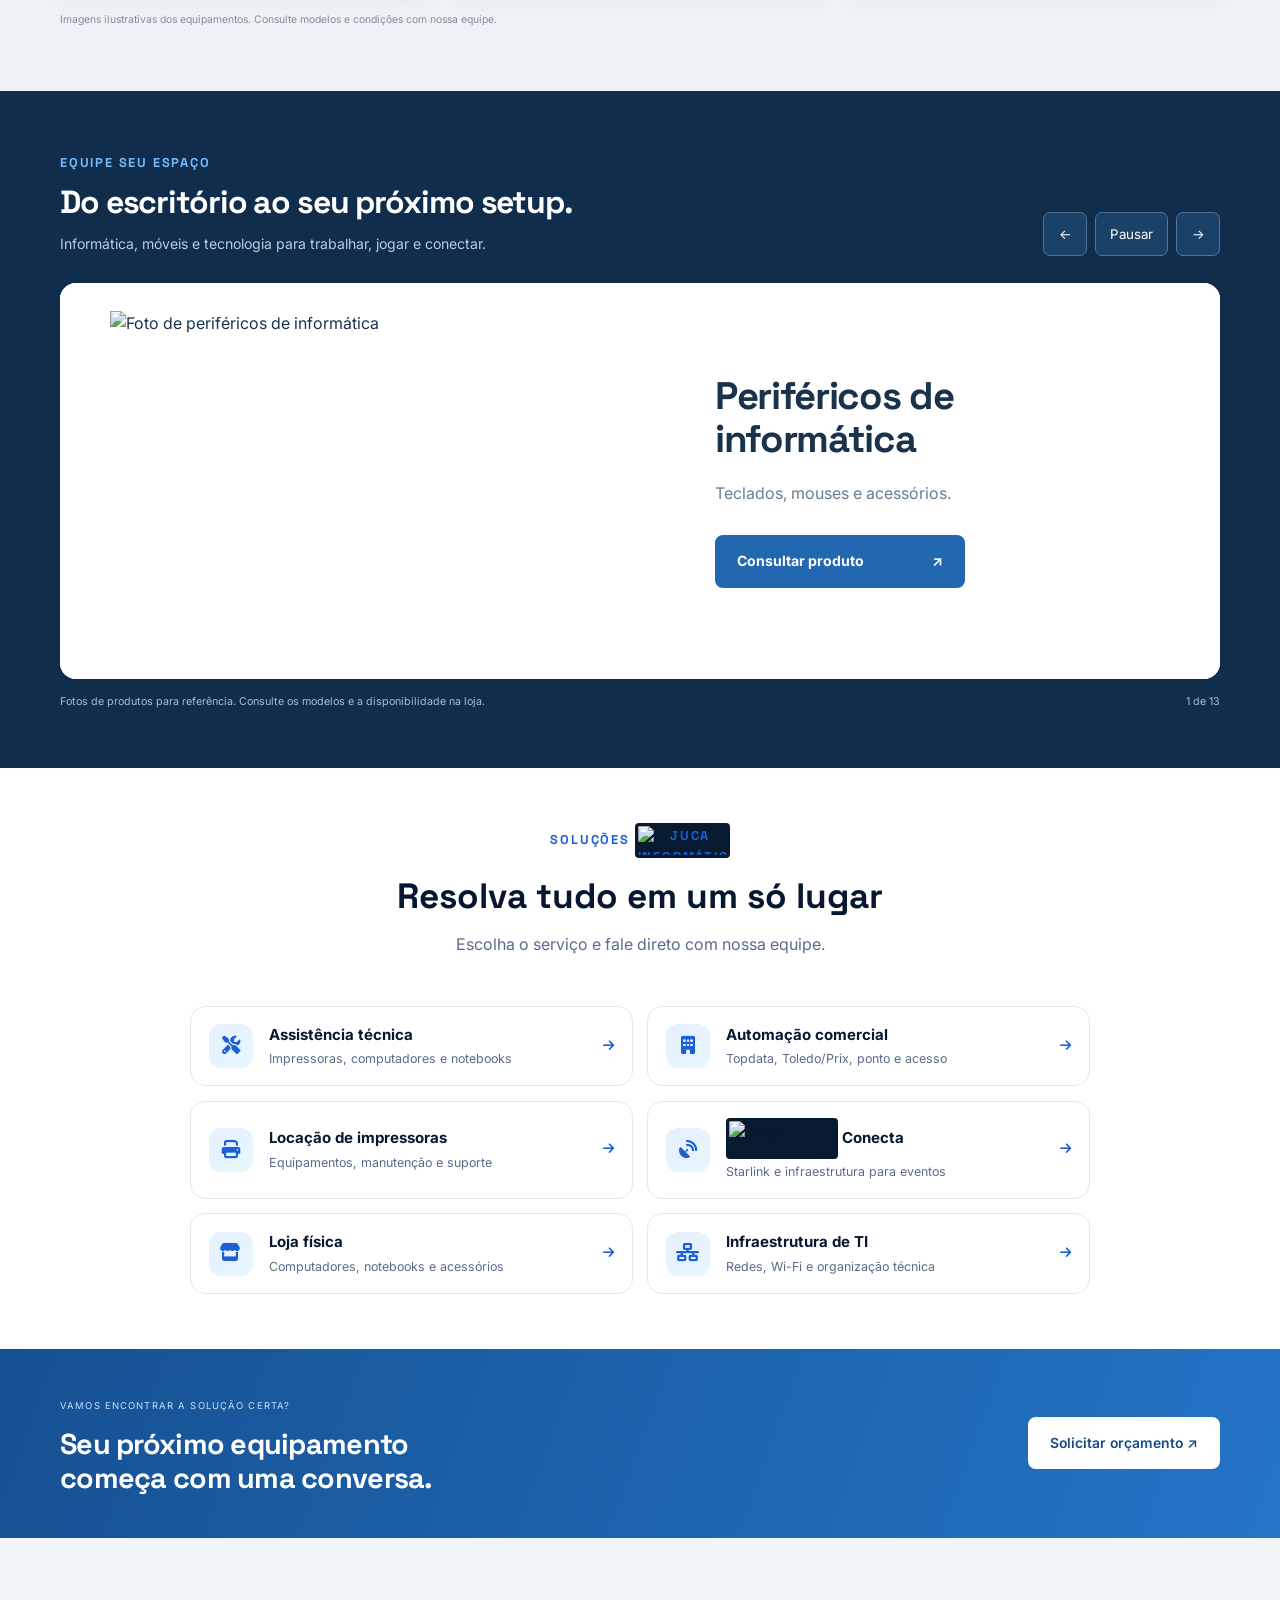
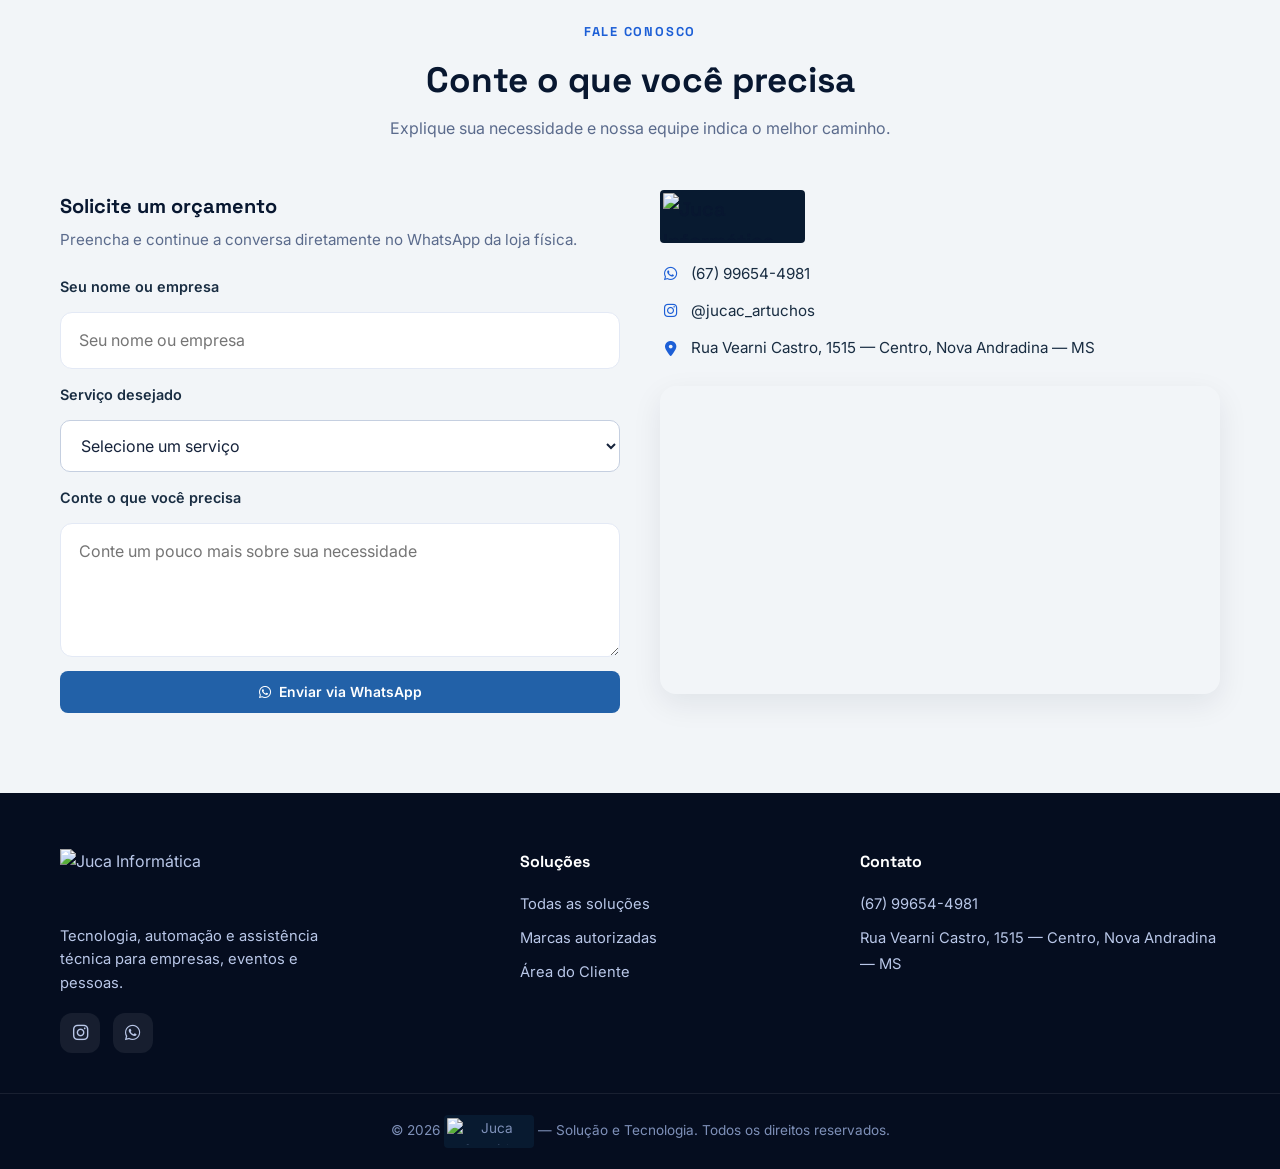
==== commit b326e189: "Destacar locação e marcas autorizadas com banner automático de produtos" ====
--- a/index.html
+++ b/index.html
@@ -5,20 +5,35 @@
 <link rel="icon" href="https://klpbqpcwdhuegcmoqspj.supabase.co/storage/v1/object/public/site/img/logo.png" type="image/png">
 <title>Juca Informática | Tecnologia, Automação e Assistência Técnica</title>
 <meta name="description" content="Juca Informática em Nova Andradina-MS: assistência técnica, automação Topdata e Toledo/Prix, locação de impressoras, Starlink para eventos, infraestrutura e loja de informática.">
-<link rel="stylesheet" href="style.css?v=8"><link rel="stylesheet" href="https://cdnjs.cloudflare.com/ajax/libs/font-awesome/6.5.1/css/all.min.css"><link rel="preconnect" href="https://fonts.googleapis.com"><link rel="preconnect" href="https://fonts.gstatic.com" crossorigin><link rel="stylesheet" href="https://fonts.googleapis.com/css2?family=Inter:wght@400;500;600;700;800&family=Space+Grotesk:wght@500;600;700&display=swap">
+<link rel="stylesheet" href="style.css?v=12"><link rel="stylesheet" href="https://cdnjs.cloudflare.com/ajax/libs/font-awesome/6.5.1/css/all.min.css"><link rel="preconnect" href="https://fonts.googleapis.com"><link rel="preconnect" href="https://fonts.gstatic.com" crossorigin><link rel="stylesheet" href="https://fonts.googleapis.com/css2?family=Inter:wght@400;500;600;700;800&family=Space+Grotesk:wght@500;600;700&display=swap">
 <script>(function(w,d,s,l,i){w[l]=w[l]||[];w[l].push({'gtm.start':new Date().getTime(),event:'gtm.js'});var f=d.getElementsByTagName(s)[0],j=d.createElement(s),dl=l!='dataLayer'?'&l='+l:'';j.async=true;j.src='https://www.googletagmanager.com/gtm.js?id='+i+dl;f.parentNode.insertBefore(j,f);})(window,document,'script','dataLayer','GTM-P9BH4CN7');</script>
 </head>
-<body><noscript><iframe src="https://www.googletagmanager.com/ns.html?id=GTM-P9BH4CN7" height="0" width="0" style="display:none;visibility:hidden"></iframe></noscript>
-<header class="site-header" id="siteHeader"><div class="container header-inner"><a href="#home" class="brand"><img src="https://klpbqpcwdhuegcmoqspj.supabase.co/storage/v1/object/public/site/img/logo-header.png" alt="Juca Informática" class="brand-logo"></a><nav class="main-nav" id="mainNav"><ul class="nav-links"><li><a href="#solucoes">Soluções</a></li><li><a href="#marcas">Marcas</a></li><li><a href="#contato">Contato</a></li><li><a href="login.html" class="btn btn-outline btn-small nav-login"><i class="fas fa-right-to-bracket"></i> Área do Cliente</a></li></ul></nav><button class="menu-toggle" id="menuToggle" aria-label="Abrir menu" aria-expanded="false" aria-controls="mainNav"><span></span><span></span><span></span></button></div></header>
-<section id="home" class="hero"><div class="container hero-inner"><div class="hero-text"><span class="hero-badge">Tecnologia para empresas, eventos e pessoas</span><h1>Uma parceira para toda a sua <span class="accent">tecnologia</span>.</h1><p class="hero-sub">Assistência técnica, automação, locação e equipamentos. Soluções diretas, com quem entende o assunto e busca a solução certa para você.</p><div class="hero-actions"><a href="#contato" class="btn btn-primary"><i class="fab fa-whatsapp"></i> Falar com especialista</a><a href="#solucoes" class="btn btn-ghost">Ver soluções</a></div><div class="hero-rotator" id="heroRotator"><p class="rot-line active">Impressora parada? <a href="https://wa.me/5567996544981?text=Ol%C3%A1!%20Minha%20impressora%20parou%20e%20preciso%20de%20ajuda." target="_blank">Solicitar diagnóstico <i class="fas fa-arrow-right"></i></a></p><p class="rot-line">Ponto eletrônico legal e sem dor de cabeça? <a href="#marcas">Veja Topdata <i class="fas fa-arrow-right"></i></a></p><p class="rot-line">Sua balança pesando certo? <a href="#marcas">Soluções Prix <i class="fas fa-arrow-right"></i></a></p><p class="rot-line">Evento no meio do mato? <a href="https://wa.me/5567996544981?text=Ol%C3%A1!%20Quero%20internet%20Starlink%20para%20meu%20evento." target="_blank">Levamos a internet <i class="fas fa-arrow-right"></i></a></p><p class="rot-line">Impresso sem comprar máquina? <a href="https://wa.me/5567996544981?text=Ol%C3%A1!%20Quero%20alugar%20uma%20impressora." target="_blank">Alugue com a Juca <i class="fas fa-arrow-right"></i></a></p></div></div><div class="hero-visual"><img src="https://klpbqpcwdhuegcmoqspj.supabase.co/storage/v1/object/public/site/img/logo.png" alt="Juca Informática — Solução e Tecnologia" class="hero-logo"></div></div></section>
-<section id="marcas" class="section santolini-section"><div class="container"><div class="santolini-head"><div><span class="section-tag tag-light">Marcas autorizadas</span><h2>Grandes marcas. Atendimento Juca.</h2></div><a class="btn btn-primary" href="#contato"><i class="fab fa-whatsapp"></i> Quero conhecer</a></div><div class="brand-grid"><button class="brand-card" type="button" data-brand="topdata"><div class="brand-photo tp-photo"><img src="https://www.topdata.com.br/media/relogios-de-ponto.webp" alt="Relógio de ponto Topdata" loading="lazy"><img class="brand-badge" src="https://www.topdata.com.br/media/logo-Topdata-1.svg" alt="Topdata"></div><div class="brand-info"><strong>Topdata</strong><small>Ponto, catracas, leitor facial e controle de acesso</small><span class="servico-link">Ver soluções <i class="fas fa-arrow-right"></i></span></div></button><button class="brand-card" type="button" data-brand="prix"><div class="brand-photo prix-photo"><img src="https://stportalcorporativoprd.blob.core.windows.net/blobappportalc63534e8570/wp-content/uploads/2026/07/seladora-a-vacuo-prix-vac-da-toledo-do-brasil-para-acougues-mercado.jpg" alt="Produto Prix" loading="lazy"><img class="brand-badge prix-badge" src="img/prix-logo.svg" alt="Prix Toledo do Brasil"></div><div class="brand-info"><strong>Toledo / Prix</strong><small>Balanças, pesagem e automação comercial</small><span class="servico-link">Ver soluções <i class="fas fa-arrow-right"></i></span></div></button></div></div></section>
-<section id="solucoes" class="section compact-solutions"><div class="container"><div class="section-head"><span class="section-tag">Soluções Juca</span><h2>Resolva tudo em um só lugar</h2><p>Escolha o serviço e fale direto com nossa equipe.</p></div><div class="compact-grid"><a class="compact-card" href="https://wa.me/5567996544981?text=Ol%C3%A1!%20Preciso%20de%20assist%C3%AAncia%20t%C3%A9cnica." target="_blank"><div class="compact-icon"><i class="fas fa-screwdriver-wrench"></i></div><div><strong>Assistência técnica</strong><small>Impressoras, computadores e notebooks</small></div><i class="fas fa-arrow-right"></i></a><a class="compact-card" href="#marcas"><div class="compact-icon"><i class="fas fa-building"></i></div><div><strong>Automação comercial</strong><small>Topdata, Toledo/Prix, ponto e acesso</small></div><i class="fas fa-arrow-right"></i></a><a class="compact-card" href="https://wa.me/5567996544981?text=Ol%C3%A1!%20Quero%20um%20or%C3%A7amento%20de%20loca%C3%A7%C3%A3o%20de%20impressoras." target="_blank"><div class="compact-icon"><i class="fas fa-print"></i></div><div><strong>Locação de impressoras</strong><small>Equipamentos, manutenção e suporte</small></div><i class="fas fa-arrow-right"></i></a><a class="compact-card" href="https://wa.me/5567996544981?text=Ol%C3%A1!%20Quero%20saber%20sobre%20Starlink%20e%20infraestrutura%20para%20eventos." target="_blank"><div class="compact-icon"><i class="fas fa-satellite-dish"></i></div><div><strong>Juca Conecta</strong><small>Starlink e infraestrutura para eventos</small></div><i class="fas fa-arrow-right"></i></a><a class="compact-card" href="https://wa.me/5567996544981?text=Ol%C3%A1!%20Quero%20consultar%20produtos%20da%20loja%20Juca." target="_blank"><div class="compact-icon"><i class="fas fa-store"></i></div><div><strong>Loja física</strong><small>Computadores, notebooks e acessórios</small></div><i class="fas fa-arrow-right"></i></a><a class="compact-card" href="https://wa.me/5567996544981?text=Ol%C3%A1!%20Preciso%20de%20infraestrutura%20de%20TI%20para%20minha%20empresa." target="_blank"><div class="compact-icon"><i class="fas fa-network-wired"></i></div><div><strong>Infraestrutura de TI</strong><small>Redes, Wi-Fi e organização técnica</small></div><i class="fas fa-arrow-right"></i></a></div></div></section>
-<section id="contato" class="section"><div class="container"><div class="section-head"><span class="section-tag">Fale conosco</span><h2>Conte o que você precisa</h2><p>Explique sua necessidade e nossa equipe indica o melhor caminho.</p></div><div class="contact-container"><div class="contact-left"><h3>Solicite um orçamento</h3><p>Preencha e continue a conversa diretamente no WhatsApp da loja física.</p><form id="contactForm" class="contact-form"><label for="contactName">Seu nome ou empresa</label><input id="contactName" autocomplete="name" type="text" name="nome" placeholder="Seu nome ou empresa" required><label for="contactService">Serviço desejado</label><select id="contactService" name="assunto" required><option value="">Selecione um serviço</option><option>Assistência técnica</option><option>Automação comercial</option><option>Locação de impressoras</option><option>Starlink para eventos</option><option>Produtos da loja</option><option>Infraestrutura de TI</option><option>Outro assunto</option></select><label for="contactMessage">Conte o que você precisa</label><textarea id="contactMessage" name="mensagem" placeholder="Conte um pouco mais sobre sua necessidade" rows="4" required></textarea><button type="submit" class="btn btn-primary"><i class="fab fa-whatsapp"></i> Enviar via WhatsApp</button></form><div id="formMessage" role="status" aria-live="polite"></div></div><div class="contact-right"><h3>Juca Informática</h3><div class="contact-info"><p><i class="fab fa-whatsapp"></i> <a href="https://wa.me/5567996544981" target="_blank">(67) 99654-4981</a></p><p><i class="fab fa-instagram"></i> <a href="https://www.instagram.com/jucac_artuchos/" target="_blank">@jucac_artuchos</a></p><p><i class="fas fa-map-marker-alt"></i> <a href="https://maps.app.goo.gl/TX7n4nNLacdu6NLg6" target="_blank">Rua Vearni Castro, 1515 — Centro, Nova Andradina — MS</a></p></div><div class="map-container"><iframe title="Localização da Juca Informática" src="https://www.google.com/maps/embed?pb=!1m18!1m12!1m3!1d3692.802181065406!2d-53.35325152488332!3d-22.247583179724543!2m3!1f0!2f0!3f0!3m2!1i1024!2i768!4f13.1!3m3!1m2!1s0x948e7ce2891e3ae7%3A0x6c5344554cd19bf2!2sJuca%20Cartuchos%20e%20Inform%C3%A1tica!5e0!3m2!1spt-BR!2sbr!4v1728947681587!5m2!1spt-BR!2sbr" width="100%" height="300" style="border:0;" allowfullscreen="" loading="lazy"></iframe></div></div></div></div></section>
-<footer id="footer"><div class="container footer-grid"><div class="footer-col"><img src="https://klpbqpcwdhuegcmoqspj.supabase.co/storage/v1/object/public/site/img/logo-header.png" alt="Juca Informática" class="footer-logo"><p>Tecnologia, automação e assistência técnica para empresas, eventos e pessoas.</p><div class="social-icons"><a href="https://www.instagram.com/jucac_artuchos/" target="_blank" aria-label="Instagram"><i class="fab fa-instagram"></i></a><a href="https://wa.me/5567996544981" target="_blank" aria-label="WhatsApp"><i class="fab fa-whatsapp"></i></a></div></div><div class="footer-col"><h3>Soluções</h3><ul><li><a href="#solucoes">Todas as soluções</a></li><li><a href="#marcas">Marcas autorizadas</a></li><li><a href="login.html">Área do Cliente</a></li></ul></div><div class="footer-col"><h3>Contato</h3><ul><li><a href="https://wa.me/5567996544981" target="_blank">(67) 99654-4981</a></li><li><a href="https://maps.app.goo.gl/TX7n4nNLacdu6NLg6" target="_blank">Rua Vearni Castro, 1515 — Centro, Nova Andradina — MS</a></li></ul></div></div><div class="footer-bottom"><p>&copy; <span id="year"></span> Juca Informática — Solução e Tecnologia. Todos os direitos reservados.</p></div></footer>
+<body class="home-light home-rich"><noscript><iframe src="https://www.googletagmanager.com/ns.html?id=GTM-P9BH4CN7" height="0" width="0" style="display:none;visibility:hidden"></iframe></noscript>
+<header class="site-header" id="siteHeader"><div class="container header-inner"><a href="#home" class="brand"><img src="https://klpbqpcwdhuegcmoqspj.supabase.co/storage/v1/object/public/site/img/logo-header.png" alt="Juca Informática" class="brand-logo"></a><nav class="main-nav" id="mainNav"><ul class="nav-links"><li><a href="#produtos">Produtos</a></li><li><a href="#solucoes">Soluções</a></li><li><a href="#marcas">Marcas</a></li><li><a href="#contato">Contato</a></li><li><a href="login.html" class="btn btn-outline btn-small nav-login"><i class="fas fa-right-to-bracket"></i> Área do Cliente</a></li></ul></nav><button class="menu-toggle" id="menuToggle" aria-label="Abrir menu" aria-expanded="false" aria-controls="mainNav"><span></span><span></span><span></span></button></div></header>
+<section id="home" class="hero">
+<div class="container hero-inner"><div class="hero-text">
+<span class="hero-eyebrow"><span></span> <img class="company-wordmark" src="https://klpbqpcwdhuegcmoqspj.supabase.co/storage/v1/object/public/site/img/logo-header.png" alt="Juca Informática"> · NOVA ANDRADINA / MS</span>
+<h1>Sua empresa produz.<br><span class="accent">A <img class="company-wordmark" src="https://klpbqpcwdhuegcmoqspj.supabase.co/storage/v1/object/public/site/img/logo-header.png" alt="Juca Informática"> cuida<br>da tecnologia.</span></h1>
+<p class="hero-sub">Locação de impressoras, venda de equipamentos e assistência técnica. Tudo com suporte próximo de você.</p>
+<div class="hero-actions"><a href="https://wa.me/5567996544981?text=Ol%C3%A1!%20Quero%20um%20or%C3%A7amento%20de%20loca%C3%A7%C3%A3o%20de%20impressoras." target="_blank" rel="noopener" class="btn btn-primary">Quero alugar uma impressora ↗</a><a href="#marcas" class="hero-secondary">Conhecer soluções ↓</a></div>
+<div class="hero-authorizations"><span>AUTORIZADA</span><strong>Topdata</strong><span class="authorization-divider"></span><strong>Toledo / Prix</strong><small>Vendas e assistência</small></div>
+</div><div class="rental-showcase"><div class="rental-image"><span class="rental-label">MENOS PREOCUPAÇÃO. MAIS PRODUTIVIDADE.</span><img src="https://www.brother.com.br/-/media/brother/product-catalog-media/images/2024/12/12/14/09/mfc-l6912dw-left.jpg" alt="Impressora multifuncional ilustrando a locação para empresas" fetchpriority="high"><span class="image-disclaimer">Imagem ilustrativa · consulte modelos disponíveis</span></div><div class="rental-caption"><span class="rental-symbol" aria-hidden="true">↗</span><div><strong>Impressão no ritmo do seu negócio.</strong><p>Equipamento, manutenção e suporte.</p></div></div></div>
+</div></section>
+<div class="service-ribbon"><div class="container"><span>TECNOLOGIA COM ATENDIMENTO <img class="company-wordmark" src="https://klpbqpcwdhuegcmoqspj.supabase.co/storage/v1/object/public/site/img/logo-header.png" alt="Juca Informática"></span><a href="#marcas">Locação de impressoras ↗</a><a href="#marcas">Relógio ponto ↗</a><a href="#marcas">Balanças Toledo / Prix ↗</a></div></div>
+<section id="marcas" class="section commercial-section"><div class="container">
+<div class="commercial-heading"><div><span class="section-tag">SOLUÇÕES EM DESTAQUE</span><h2>Equipamentos que trabalham<br>junto com você.</h2></div><p>Da escolha à manutenção,<br>conte com a nossa equipe.</p></div>
+<div class="commercial-grid">
+<article class="commercial-card rental-card"><div class="commercial-photo"><span class="commercial-badge">LOCAÇÃO PARA EMPRESAS</span><img src="https://www.brother.com.br/-/media/brother/product-catalog-media/images/2024/12/12/14/09/mfc-l6912dw-left.jpg" alt="Multifuncional para ilustrar a locação de impressoras" loading="lazy"></div><div class="commercial-copy"><span class="commercial-category">IMPRESSÃO SEM COMPLICAÇÃO</span><h3>Locação de impressoras</h3><p>Uma solução para a rotina da sua empresa, com equipamentos, manutenção e suporte.</p><a class="commercial-cta" href="https://wa.me/5567996544981?text=Ol%C3%A1!%20Quero%20um%20or%C3%A7amento%20de%20loca%C3%A7%C3%A3o%20de%20impressoras." target="_blank" rel="noopener">Quero alugar <span aria-hidden="true">↗</span></a></div></article>
+<article class="commercial-card"><div class="commercial-photo"><span class="commercial-badge">AUTORIZADA TOPDATA</span><img src="https://www.topdata.com.br/media/relogios-de-ponto.webp" alt="Relógios de ponto Topdata" loading="lazy"></div><div class="commercial-copy"><span class="commercial-category">VENDA E ASSISTÊNCIA</span><h3>Relógio ponto e acesso</h3><p>Relógios de ponto, leitores faciais e catracas. Tecnologia Topdata com atendimento <img class="company-wordmark" src="https://klpbqpcwdhuegcmoqspj.supabase.co/storage/v1/object/public/site/img/logo-header.png" alt="Juca Informática">.</p><a class="commercial-cta" href="https://wa.me/5567996544981?text=Ol%C3%A1!%20Quero%20consultar%20rel%C3%B3gio%20ponto%20Topdata." target="_blank" rel="noopener">Consultar relógio ponto <span aria-hidden="true">↗</span></a><button class="catalog-link" type="button" data-brand="topdata">Conhecer soluções Topdata</button></div></article>
+<article class="commercial-card"><div class="commercial-photo"><span class="commercial-badge">AUTORIZADA TOLEDO / PRIX</span><img src="https://stportalcorporativoprd.blob.core.windows.net/blobappportalc63534e8570/wp-content/uploads/2024/08/prix-4-uno-vista-do-operador-desktop.png" alt="Balança Toledo do Brasil Prix 4 Uno" loading="lazy"></div><div class="commercial-copy"><span class="commercial-category">VENDA E ASSISTÊNCIA</span><h3>Balanças Toledo / Prix</h3><p>Precisão para o comércio, a indústria e o campo. Orientação na compra e assistência especializada.</p><a class="commercial-cta" href="https://wa.me/5567996544981?text=Ol%C3%A1!%20Quero%20consultar%20balan%C3%A7as%20Toledo%20%2F%20Prix." target="_blank" rel="noopener">Consultar balanças <span aria-hidden="true">↗</span></a><button class="catalog-link" type="button" data-brand="prix">Conhecer soluções Toledo / Prix</button></div></article>
+</div><p class="product-note">Imagens ilustrativas dos equipamentos. Consulte modelos e condições com nossa equipe.</p></div></section>
+<section class="product-showcase" id="produtos" aria-label="Vitrine de produtos" aria-roledescription="carrossel"><div class="container"><div class="product-showcase-heading"><div><span class="section-tag">EQUIPE SEU ESPAÇO</span><h2>Do escritório ao seu próximo setup.</h2><p>Informática, móveis e tecnologia para trabalhar, jogar e conectar.</p></div><div class="product-controls"><button id="productsPrev" aria-label="Produtos anteriores">←</button><button id="productsPause" aria-label="Pausar rotação automática">Pausar</button><button id="productsNext" aria-label="Próximos produtos">→</button></div></div><div class="product-track" id="productTrack" tabindex="0" aria-label="Produtos; use as setas para navegar"><article class="product-slide"><img src="https://img.terabyteshop.com.br/produto/g/kit-teclado-e-mouse-logitech-mk270-sem-fio-preto-abnt_99285.png" alt="Foto de periféricos de informática" loading="eager" width="370" height="260"><div class="product-slide-copy"><h3>Periféricos de informática</h3><p>Teclados, mouses e acessórios.</p><a href="https://wa.me/5567996544981?text=Ol%C3%A1!%20Gostaria%20de%20consultar%20perif%C3%A9ricos%20de%20inform%C3%A1tica." target="_blank" rel="noopener">Consultar produto <span aria-hidden="true">↗</span></a></div></article><article class="product-slide"><img src="https://static.loja.escritolandia.com.br/public/escritolandia/imagens/produtos/poltrona-presidente-relax-cromada-courissimo-preta-3223.jpg" alt="Foto de cadeiras office" loading="eager" width="370" height="260"><div class="product-slide-copy"><h3>Cadeiras office</h3><p>Conforto para o dia a dia de trabalho.</p><a href="https://wa.me/5567996544981?text=Ol%C3%A1!%20Gostaria%20de%20consultar%20cadeiras%20office." target="_blank" rel="noopener">Consultar produto <span aria-hidden="true">↗</span></a></div></article><article class="product-slide"><img src="https://img.terabyteshop.com.br/produto/g/cadeira-gamer-superframe-cleric-reclinavel-4d-tecido-preta-e-azul-sf-ch-crr4dbbf_209741.jpg" alt="Foto de cadeiras gamer" loading="eager" width="370" height="260"><div class="product-slide-copy"><h3>Cadeiras gamer</h3><p>Seu setup com mais conforto e estilo.</p><a href="https://wa.me/5567996544981?text=Ol%C3%A1!%20Gostaria%20de%20consultar%20cadeiras%20gamer." target="_blank" rel="noopener">Consultar produto <span aria-hidden="true">↗</span></a></div></article><article class="product-slide"><img src="https://static.loja.escritolandia.com.br/public/escritolandia/imagens/produtos/mesa-de-escritorio-branca-150cm-express-2899.png" alt="Foto de mesas para escritório" loading="eager" width="370" height="260"><div class="product-slide-copy"><h3>Mesas para escritório</h3><p>Espaço para organizar e produzir.</p><a href="https://wa.me/5567996544981?text=Ol%C3%A1!%20Gostaria%20de%20consultar%20mesas%20para%20escrit%C3%B3rio." target="_blank" rel="noopener">Consultar produto <span aria-hidden="true">↗</span></a></div></article><article class="product-slide"><img src="https://eletroangeloni.vtexassets.com/arquivos/ids/3026863/17441123223259.jpg?v=638845485989600000" alt="Foto de armários" loading="eager" width="370" height="260"><div class="product-slide-copy"><h3>Armários</h3><p>Organização para seu ambiente.</p><a href="https://wa.me/5567996544981?text=Ol%C3%A1!%20Gostaria%20de%20consultar%20arm%C3%A1rios." target="_blank" rel="noopener">Consultar produto <span aria-hidden="true">↗</span></a></div></article><article class="product-slide"><img src="https://i5.walmartimages.com/seo/Dell-OptiPlex-7000-7010-Desktop-Computer-13th-Gen-Intel-Core-i5-64-GB-RAM-1-TB-SSD-Intel-UHD-Graphics-770-DVD-Writer-Windows-11-Pro-Black_46232967-a507-47f2-8cab-e7c5b35ffee0.44779cbd54da6a0d0addd3f43232b597.jpeg" alt="Foto de computadores" loading="eager" width="370" height="260"><div class="product-slide-copy"><h3>Computadores</h3><p>Equipamentos para trabalho e estudo.</p><a href="https://wa.me/5567996544981?text=Ol%C3%A1!%20Gostaria%20de%20consultar%20computadores." target="_blank" rel="noopener">Consultar produto <span aria-hidden="true">↗</span></a></div></article><article class="product-slide"><img src="https://images.kabum.com.br/produtos/fotos/sync_mirakl/1028020/xlarge/Notebook-Dell-15-Dc15-i51334u-u70-15-6-Full-Hd-13-Gen-Intel-Core-i5-16gb-512gb-SSD-Linux-Preto-Carbono_1775669028.jpg" alt="Foto de notebooks" loading="eager" width="370" height="260"><div class="product-slide-copy"><h3>Notebooks</h3><p>Mobilidade para acompanhar você.</p><a href="https://wa.me/5567996544981?text=Ol%C3%A1!%20Gostaria%20de%20consultar%20notebooks." target="_blank" rel="noopener">Consultar produto <span aria-hidden="true">↗</span></a></div></article><article class="product-slide"><img src="https://portaldecanais.com.br/arquivos/produtos/imagens_adicionais/original/FOTO_33dcf8fd15b04f95ba28e61771382e19.jpg" alt="Foto de nobreaks" loading="eager" width="370" height="260"><div class="product-slide-copy"><h3>Nobreaks</h3><p>Proteção e energia para seus equipamentos.</p><a href="https://wa.me/5567996544981?text=Ol%C3%A1!%20Gostaria%20de%20consultar%20nobreaks." target="_blank" rel="noopener">Consultar produto <span aria-hidden="true">↗</span></a></div></article><article class="product-slide"><img src="https://images.tcdn.com.br/img/img_prod/740836/pc_gamer_top_concordia_processador_amd_ryzen_7_5700g_16gb_ssd_512gb_fonte_600w_freedos_24863_2_aba7de8bfc6dd32c67e0c76a049d001d.png" alt="Foto de computador gamer" loading="eager" width="370" height="260"><div class="product-slide-copy"><h3>Computador gamer</h3><p>Desempenho para entrar no jogo.</p><a href="https://wa.me/5567996544981?text=Ol%C3%A1!%20Gostaria%20de%20consultar%20computador%20gamer." target="_blank" rel="noopener">Consultar produto <span aria-hidden="true">↗</span></a></div></article><article class="product-slide"><img src="https://media-cdn.bnn.in.th/120612/DELL-MONITOR-SE2422H-VA-75Hz-3-square_medium.jpg" alt="Foto de monitores" loading="eager" width="370" height="260"><div class="product-slide-copy"><h3>Monitores</h3><p>Mais espaço e nitidez para sua rotina.</p><a href="https://wa.me/5567996544981?text=Ol%C3%A1!%20Gostaria%20de%20consultar%20monitores." target="_blank" rel="noopener">Consultar produto <span aria-hidden="true">↗</span></a></div></article><article class="product-slide"><img src="https://images1.kabum.com.br/produtos/fotos/95171/95171_1525696780_index_gg.jpg" alt="Foto de leitores de código de barras" loading="eager" width="370" height="260"><div class="product-slide-copy"><h3>Leitores de código de barras</h3><p>Agilidade no caixa e no estoque.</p><a href="https://wa.me/5567996544981?text=Ol%C3%A1!%20Gostaria%20de%20consultar%20leitores%20de%20c%C3%B3digo%20de%20barras." target="_blank" rel="noopener">Consultar produto <span aria-hidden="true">↗</span></a></div></article><article class="product-slide"><img src="https://media.pichau.com.br/media/catalog/product/e/c/ec220g5v382.jpg" alt="Foto de roteadores" loading="eager" width="370" height="260"><div class="product-slide-copy"><h3>Roteadores</h3><p>Conectividade para sua casa e empresa.</p><a href="https://wa.me/5567996544981?text=Ol%C3%A1!%20Gostaria%20de%20consultar%20roteadores." target="_blank" rel="noopener">Consultar produto <span aria-hidden="true">↗</span></a></div></article><article class="product-slide"><img src="https://static3.tcdn.com.br/img/img_prod/332274/camera_bullet_infravermelho_4_mp_intelbras_vhd_3430_b_ultra_hd_2k_hdcvi_9834_1_20180921112640.jpg" alt="Foto de câmeras de segurança" loading="eager" width="370" height="260"><div class="product-slide-copy"><h3>Câmeras de segurança</h3><p>Tecnologia para acompanhar seu espaço.</p><a href="https://wa.me/5567996544981?text=Ol%C3%A1!%20Gostaria%20de%20consultar%20c%C3%A2meras%20de%20seguran%C3%A7a." target="_blank" rel="noopener">Consultar produto <span aria-hidden="true">↗</span></a></div></article></div><div class="product-showcase-footer"><span>Fotos de produtos para referência. Consulte os modelos e a disponibilidade na loja.</span><span id="productPosition" aria-live="off">1 de 13</span></div></div></section><section id="solucoes" class="section compact-solutions"><div class="container"><div class="section-head"><span class="section-tag">Soluções <img class="company-wordmark" src="https://klpbqpcwdhuegcmoqspj.supabase.co/storage/v1/object/public/site/img/logo-header.png" alt="Juca Informática"></span><h2>Resolva tudo em um só lugar</h2><p>Escolha o serviço e fale direto com nossa equipe.</p></div><div class="compact-grid"><a class="compact-card" href="https://wa.me/5567996544981?text=Ol%C3%A1!%20Preciso%20de%20assist%C3%AAncia%20t%C3%A9cnica." target="_blank"><div class="compact-icon"><i class="fas fa-screwdriver-wrench"></i></div><div><strong>Assistência técnica</strong><small>Impressoras, computadores e notebooks</small></div><i class="fas fa-arrow-right"></i></a><a class="compact-card" href="#marcas"><div class="compact-icon"><i class="fas fa-building"></i></div><div><strong>Automação comercial</strong><small>Topdata, Toledo/Prix, ponto e acesso</small></div><i class="fas fa-arrow-right"></i></a><a class="compact-card" href="https://wa.me/5567996544981?text=Ol%C3%A1!%20Quero%20um%20or%C3%A7amento%20de%20loca%C3%A7%C3%A3o%20de%20impressoras." target="_blank"><div class="compact-icon"><i class="fas fa-print"></i></div><div><strong>Locação de impressoras</strong><small>Equipamentos, manutenção e suporte</small></div><i class="fas fa-arrow-right"></i></a><a class="compact-card" href="https://wa.me/5567996544981?text=Ol%C3%A1!%20Quero%20saber%20sobre%20Starlink%20e%20infraestrutura%20para%20eventos." target="_blank"><div class="compact-icon"><i class="fas fa-satellite-dish"></i></div><div><strong><img class="company-wordmark" src="https://klpbqpcwdhuegcmoqspj.supabase.co/storage/v1/object/public/site/img/logo-header.png" alt="Juca Informática"> Conecta</strong><small>Starlink e infraestrutura para eventos</small></div><i class="fas fa-arrow-right"></i></a><a class="compact-card" href="https://wa.me/5567996544981?text=Ol%C3%A1!%20Quero%20consultar%20produtos%20da%20loja%20Juca." target="_blank"><div class="compact-icon"><i class="fas fa-store"></i></div><div><strong>Loja física</strong><small>Computadores, notebooks e acessórios</small></div><i class="fas fa-arrow-right"></i></a><a class="compact-card" href="https://wa.me/5567996544981?text=Ol%C3%A1!%20Preciso%20de%20infraestrutura%20de%20TI%20para%20minha%20empresa." target="_blank"><div class="compact-icon"><i class="fas fa-network-wired"></i></div><div><strong>Infraestrutura de TI</strong><small>Redes, Wi-Fi e organização técnica</small></div><i class="fas fa-arrow-right"></i></a></div></div></section>
+<section class="quote-band"><div class="container"><div><span>VAMOS ENCONTRAR A SOLUÇÃO CERTA?</span><h2>Seu próximo equipamento<br>começa com uma conversa.</h2></div><a class="btn btn-primary" href="#contato">Solicitar orçamento ↗</a></div></section><section id="contato" class="section"><div class="container"><div class="section-head"><span class="section-tag">Fale conosco</span><h2>Conte o que você precisa</h2><p>Explique sua necessidade e nossa equipe indica o melhor caminho.</p></div><div class="contact-container"><div class="contact-left"><h3>Solicite um orçamento</h3><p>Preencha e continue a conversa diretamente no WhatsApp da loja física.</p><form id="contactForm" class="contact-form"><label for="contactName">Seu nome ou empresa</label><input id="contactName" autocomplete="name" type="text" name="nome" placeholder="Seu nome ou empresa" required><label for="contactService">Serviço desejado</label><select id="contactService" name="assunto" required><option value="">Selecione um serviço</option><option>Assistência técnica</option><option>Topdata — vendas e assistência</option><option>Toledo / Prix — balanças e assistência</option><option>Automação comercial</option><option>Locação de impressoras</option><option>Starlink para eventos</option><option>Produtos da loja</option><option>Infraestrutura de TI</option><option>Outro assunto</option></select><label for="contactMessage">Conte o que você precisa</label><textarea id="contactMessage" name="mensagem" placeholder="Conte um pouco mais sobre sua necessidade" rows="4" required></textarea><button type="submit" class="btn btn-primary"><i class="fab fa-whatsapp"></i> Enviar via WhatsApp</button></form><div id="formMessage" role="status" aria-live="polite"></div></div><div class="contact-right"><h3><img class="company-wordmark" src="https://klpbqpcwdhuegcmoqspj.supabase.co/storage/v1/object/public/site/img/logo-header.png" alt="Juca Informática"></h3><div class="contact-info"><p><i class="fab fa-whatsapp"></i> <a href="https://wa.me/5567996544981" target="_blank">(67) 99654-4981</a></p><p><i class="fab fa-instagram"></i> <a href="https://www.instagram.com/jucac_artuchos/" target="_blank">@jucac_artuchos</a></p><p><i class="fas fa-map-marker-alt"></i> <a href="https://maps.app.goo.gl/TX7n4nNLacdu6NLg6" target="_blank">Rua Vearni Castro, 1515 — Centro, Nova Andradina — MS</a></p></div><div class="map-container"><iframe title="Localização da Juca Informática" src="https://www.google.com/maps/embed?pb=!1m18!1m12!1m3!1d3692.802181065406!2d-53.35325152488332!3d-22.247583179724543!2m3!1f0!2f0!3f0!3m2!1i1024!2i768!4f13.1!3m3!1m2!1s0x948e7ce2891e3ae7%3A0x6c5344554cd19bf2!2sJuca%20Cartuchos%20e%20Inform%C3%A1tica!5e0!3m2!1spt-BR!2sbr!4v1728947681587!5m2!1spt-BR!2sbr" width="100%" height="300" style="border:0;" allowfullscreen="" loading="lazy"></iframe></div></div></div></div></section>
+<footer id="footer"><div class="container footer-grid"><div class="footer-col"><img src="https://klpbqpcwdhuegcmoqspj.supabase.co/storage/v1/object/public/site/img/logo-header.png" alt="Juca Informática" class="footer-logo"><p>Tecnologia, automação e assistência técnica para empresas, eventos e pessoas.</p><div class="social-icons"><a href="https://www.instagram.com/jucac_artuchos/" target="_blank" aria-label="Instagram"><i class="fab fa-instagram"></i></a><a href="https://wa.me/5567996544981" target="_blank" aria-label="WhatsApp"><i class="fab fa-whatsapp"></i></a></div></div><div class="footer-col"><h3>Soluções</h3><ul><li><a href="#solucoes">Todas as soluções</a></li><li><a href="#marcas">Marcas autorizadas</a></li><li><a href="login.html">Área do Cliente</a></li></ul></div><div class="footer-col"><h3>Contato</h3><ul><li><a href="https://wa.me/5567996544981" target="_blank">(67) 99654-4981</a></li><li><a href="https://maps.app.goo.gl/TX7n4nNLacdu6NLg6" target="_blank">Rua Vearni Castro, 1515 — Centro, Nova Andradina — MS</a></li></ul></div></div><div class="footer-bottom"><p>&copy; <span id="year"></span> <img class="company-wordmark" src="https://klpbqpcwdhuegcmoqspj.supabase.co/storage/v1/object/public/site/img/logo-header.png" alt="Juca Informática"> — Solução e Tecnologia. Todos os direitos reservados.</p></div></footer>
 <div class="brand-modal" id="brandModal" aria-hidden="true" role="dialog" aria-modal="true" aria-label="Soluções das marcas"><div class="brand-modal-box"><button class="brand-modal-close" id="brandModalClose" aria-label="Fechar">&times;</button><div id="brandModalContent"></div></div></div>
 <div class="whatsapp-chat" id="whatsappChat" aria-live="polite"><button class="whatsapp-chat-close" id="whatsappChatClose" aria-label="Fechar chat">&times;</button><div class="whatsapp-chat-head"><i class="fab fa-whatsapp"></i><div><strong>Sou o Juquinha</strong><span><b class="online-dot"></b> Online — atendimento da loja física</span></div></div><p>Olá! Sou o Juquinha, seu atendente. Posso ajudar com orçamento, assistência, locação ou produtos?</p><a href="https://wa.me/5567996544981?text=Ol%C3%A1!%20Vim%20pelo%20site%20da%20Juca%20Inform%C3%A1tica%20e%20gostaria%20de%20atendimento." class="whatsapp-chat-btn" target="_blank" rel="noopener"><i class="fab fa-whatsapp"></i> Conversar agora</a></div><button class="whatsapp-float" id="whatsappChatOpen" aria-label="Abrir chat no WhatsApp" aria-expanded="false"><i class="fab fa-whatsapp"></i><span class="whatsapp-notify">1</span></button>
 <script>
-const brandData={topdata:{logo:"https://www.topdata.com.br/media/logo-Topdata-1.svg",title:"Topdata — Controle de ponto e acesso",intro:"Soluções Topdata para modernizar a gestão de pessoas, ponto e acesso da sua empresa.",images:["https://www.topdata.com.br/media/relogios-de-ponto.webp","https://www.topdata.com.br/media/leitores-faciais.webp","https://www.topdata.com.br/media/topponto.webp"],products:["Relógios de ponto","Ponto Web","Leitores faciais","Catracas eletrônicas","Controle de acesso","Bastão de ronda"],services:["Venda e orientação técnica","Instalação e configuração","Treinamento e suporte","Integração com sistemas","Assistência para soluções Topdata"]},prix:{logo:"img/prix-logo.svg",title:"Toledo do Brasil / Prix — Pesagem e automação",intro:"Soluções Prix para varejo, indústria, agronegócio e infraestrutura, com precisão e suporte especializado.",images:["https://stportalcorporativoprd.blob.core.windows.net/blobappportalc63534e8570/wp-content/uploads/2026/07/seladora-a-vacuo-prix-vac-da-toledo-do-brasil-para-acougues-mercado.jpg","https://stportalcorporativoprd.blob.core.windows.net/blobappportalc63534e8570/wp-content/uploads/2026/08/manutencao-balanca-caminhao-toledo-do-brasil-prix-736x576.png","https://stportalcorporativoprd.blob.core.windows.net/blobappportalc63534e8570/wp-content/uploads/2026/07/produtos-digitais-prix-para-pesagem-736x582.jpg"],products:["Balanças de bancada e piso","Balanças rodoviárias","Balanças para varejo e indústria","Impressoras e etiquetas","Indicadores e terminais","Softwares e Cloud Prix","Fatiadores e seladoras","Soluções de pesagem animal e agrícola"],services:["Assistência técnica e suporte","Calibração de balanças","Locação de balanças","Manutenção e reformas","Conversão eletrônica de balanças rodoviárias","Venda de peças e pesos-padrão","Programas de manutenção e conformidade"]}};
-let brandTimer;function setSlide(i,images){document.getElementById("brandSlide").src=images[i];document.querySelectorAll("[data-slide]").forEach((b,n)=>b.classList.toggle("active",n===i))}function openBrand(key){const d=brandData[key],content=document.getElementById("brandModalContent");content.innerHTML=`<div class="brand-modal-head"><img src="${d.logo}" alt="Logo ${key}"><span>Parceiro Juca Informática</span></div><h2>${d.title}</h2><p>${d.intro}</p><div class="brand-carousel"><img id="brandSlide" src="${d.images[0]}" alt="Produtos ${key}"><div class="carousel-dots">${d.images.map((_,i)=>`<button type="button" aria-label="Ver imagem ${i+1}" data-slide="${i}" class="${i===0?"active":""}"></button>`).join("")}</div></div><div class="brand-columns"><div><h3>Produtos</h3><ul>${d.products.map(x=>`<li><i class="fas fa-check"></i>${x}</li>`).join("")}</ul></div><div><h3>Serviços</h3><ul>${d.services.map(x=>`<li><i class="fas fa-check"></i>${x}</li>`).join("")}</ul></div></div><a class="btn btn-primary brand-quote" target="_blank" href="https://wa.me/5567996544981?text=${encodeURIComponent("Olá! Sou cliente da Juca e quero conhecer as soluções "+(key==='topdata'?'Topdata':'Toledo/Prix')+".")}"><i class="fab fa-whatsapp"></i> Solicitar atendimento</a>`;document.getElementById("brandModal").classList.add("open");document.getElementById("brandModal").setAttribute("aria-hidden","false");let i=0;clearInterval(brandTimer);brandTimer=setInterval(()=>{i=(i+1)%d.images.length;setSlide(i,d.images)},4500);document.querySelectorAll("[data-slide]").forEach(b=>b.onclick=()=>setSlide(+b.dataset.slide,d.images))}document.querySelectorAll("[data-brand]").forEach(b=>b.onclick=()=>openBrand(b.dataset.brand));document.getElementById("brandModalClose")?.addEventListener("click",closeBrand);document.getElementById("brandModal")?.addEventListener("click",e=>{if(e.target.id==="brandModal")closeBrand()});function closeBrand(){clearInterval(brandTimer);document.getElementById("brandModal")?.classList.remove("open");document.getElementById("brandModal")?.setAttribute("aria-hidden","true")}
+const brandData={topdata:{logo:"https://www.topdata.com.br/media/logo-Topdata-1.svg",title:"Topdata — Controle de ponto e acesso",intro:"Soluções Topdata para modernizar a gestão de pessoas, ponto e acesso da sua empresa.",images:["https://www.topdata.com.br/media/relogios-de-ponto.webp","https://www.topdata.com.br/media/leitores-faciais.webp","https://www.topdata.com.br/media/topponto.webp"],products:["Relógios de ponto","Ponto Web","Leitores faciais","Catracas eletrônicas","Controle de acesso","Bastão de ronda"],services:["Venda e orientação técnica","Instalação e configuração","Treinamento e suporte","Integração com sistemas","Assistência para soluções Topdata"]},prix:{logo:"img/prix-logo.svg",title:"Toledo do Brasil / Prix — Pesagem e automação",intro:"Soluções Prix para varejo, indústria, agronegócio e infraestrutura, com precisão e suporte especializado.",images:["https://stportalcorporativoprd.blob.core.windows.net/blobappportalc63534e8570/wp-content/uploads/2024/08/prix-4-uno-vista-do-operador-desktop.png","https://stportalcorporativoprd.blob.core.windows.net/blobappportalc63534e8570/wp-content/uploads/2026/08/manutencao-balanca-caminhao-toledo-do-brasil-prix-736x576.png","https://stportalcorporativoprd.blob.core.windows.net/blobappportalc63534e8570/wp-content/uploads/2026/07/produtos-digitais-prix-para-pesagem-736x582.jpg"],products:["Balanças de bancada e piso","Balanças rodoviárias","Balanças para varejo e indústria","Impressoras e etiquetas","Indicadores e terminais","Softwares e Cloud Prix","Fatiadores e seladoras","Soluções de pesagem animal e agrícola"],services:["Assistência técnica e suporte","Calibração de balanças","Locação de balanças","Manutenção e reformas","Conversão eletrônica de balanças rodoviárias","Venda de peças e pesos-padrão","Programas de manutenção e conformidade"]}};
+let brandTimer;function setSlide(i,images){document.getElementById("brandSlide").src=images[i];document.querySelectorAll("[data-slide]").forEach((b,n)=>b.classList.toggle("active",n===i))}function openBrand(key){const d=brandData[key],content=document.getElementById("brandModalContent");content.innerHTML=`<div class="brand-modal-head"><img src="${d.logo}" alt="Logo ${key}"><span>Atendimento autorizado Juca Informática</span></div><h2>${d.title}</h2><p>${d.intro}</p><div class="brand-carousel"><img id="brandSlide" src="${d.images[0]}" alt="Produtos ${key}"><div class="carousel-dots">${d.images.map((_,i)=>`<button type="button" aria-label="Ver imagem ${i+1}" data-slide="${i}" class="${i===0?"active":""}"></button>`).join("")}</div></div><div class="brand-columns"><div><h3>Produtos</h3><ul>${d.products.map(x=>`<li><i class="fas fa-check"></i>${x}</li>`).join("")}</ul></div><div><h3>Serviços</h3><ul>${d.services.map(x=>`<li><i class="fas fa-check"></i>${x}</li>`).join("")}</ul></div></div><a class="btn btn-primary brand-quote" target="_blank" href="https://wa.me/5567996544981?text=${encodeURIComponent("Olá! Sou cliente da Juca e quero conhecer as soluções "+(key==='topdata'?'Topdata':'Toledo/Prix')+".")}"><i class="fab fa-whatsapp"></i> Solicitar atendimento</a>`;document.getElementById("brandModal").classList.add("open");document.getElementById("brandModal").setAttribute("aria-hidden","false");let i=0;clearInterval(brandTimer);brandTimer=setInterval(()=>{i=(i+1)%d.images.length;setSlide(i,d.images)},4500);document.querySelectorAll("[data-slide]").forEach(b=>b.onclick=()=>setSlide(+b.dataset.slide,d.images))}document.querySelectorAll("[data-brand]").forEach(b=>b.onclick=()=>openBrand(b.dataset.brand));document.getElementById("brandModalClose")?.addEventListener("click",closeBrand);document.getElementById("brandModal")?.addEventListener("click",e=>{if(e.target.id==="brandModal")closeBrand()});function closeBrand(){clearInterval(brandTimer);document.getElementById("brandModal")?.classList.remove("open");document.getElementById("brandModal")?.setAttribute("aria-hidden","true")}
 (function(){const lines=document.querySelectorAll("#heroRotator .rot-line");if(!lines.length)return;let n=0;setInterval(()=>{lines[n].classList.remove("active");n=(n+1)%lines.length;lines[n].classList.add("active")},3800)})();
-</script><script src="https://cdn.jsdelivr.net/npm/@supabase/supabase-js@2/dist/umd/supabase.js"></script><script src="script.js?v=4"></script></body></html>+</script><script src="https://cdn.jsdelivr.net/npm/@supabase/supabase-js@2/dist/umd/supabase.js"></script><script src="script.js?v=6"></script></body></html>
--- a/style.css
+++ b/style.css
@@ -117,3 +117,220 @@
 .toast.show { transform:translateX(-50%) translateY(0); }
 .toast.err { border-color:#dc2626; }
 .check-line { display:flex; align-items:center; gap:.5rem; font-size:.88rem; color:#cdd9f5; margin-bottom:1rem; }
+
+/* Public home: light storefront with authorized brands in the first screen. */
+.home-light { background:#fff; color:#192d42; }
+.home-light .site-header { background:#fff; border-bottom:1px solid #e5eaf0; backdrop-filter:none; }
+.home-light .header-inner { min-height:85px; }
+.home-light .brand { background:#0b1e35; padding:9px 17px; border-radius:10px; }
+.home-light .brand-logo { height:37px; }
+.home-light .nav-links a:not(.btn) { color:#405367; font-size:.88rem; }
+.home-light .nav-login { color:#173d68!important; border:1px solid #cad6e3; border-radius:8px; padding:10px 16px; }
+.home-light .hero { background:#f6f8fa; color:#152d46; padding:62px 0 58px; overflow:hidden; }
+.home-light .hero-inner { display:grid; grid-template-columns:1.05fr 1fr; gap:72px; align-items:center; }
+.home-light .hero-text { text-align:left; }
+.hero-eyebrow { display:flex; align-items:center; gap:9px; color:#50677b; font-size:.7rem; font-weight:700; letter-spacing:.16em; margin-bottom:23px; }
+.hero-eyebrow>span { width:7px; height:7px; border-radius:50%; background:#268869; }
+.home-light .hero h1 { font-size:clamp(2.5rem,4.1vw,3.75rem); font-weight:600; line-height:1.08; letter-spacing:-.055em; margin-bottom:22px; }
+.home-light .accent { background:none; color:#2767b0; -webkit-text-fill-color:#2767b0; }
+.home-light .hero-sub { color:#5d6d7c; font-size:1rem; line-height:1.8; max-width:420px; margin-bottom:26px; }
+.home-light .hero-actions { gap:22px; align-items:center; margin-bottom:23px; }
+.home-light .btn-primary { background:#2261a8; border-radius:8px; box-shadow:none; padding:13px 20px; font-size:.87rem; }
+.home-light .btn-primary span { margin-left:15px; font-size:1.2rem; }
+.hero-secondary { font-size:.84rem; font-weight:600; border-bottom:1px solid #b6c5d5; padding:8px 0; }
+.hero-secondary span { margin-left:9px; }
+.hero-local { color:#6b7c89; font-size:.76rem; }
+.hero-local i { margin-right:6px; }
+.authorized-panel { background:#fff; border:1px solid #dce4ec; border-radius:18px; padding:27px; box-shadow:0 14px 38px #193b6010; }
+.authorized-heading { display:flex; gap:13px; align-items:flex-start; margin-bottom:23px; }
+.authorization-icon { display:grid; place-items:center; flex:0 0 35px; height:35px; background:#eaf4ef; color:#237955; border-radius:50%; font-size:20px; }
+.panel-eyebrow { display:block; color:#5e7181; font-size:.6rem; font-weight:700; letter-spacing:.11em; margin:1px 0 8px; }
+.authorized-heading h2 { font-size:1.48rem; line-height:1.22; letter-spacing:-.035em; }
+.authorized-brand { display:block; padding:19px 20px 17px; border:1px solid #e2e8ee; border-radius:11px; transition:border-color .2s,background .2s; }
+.authorized-brand:hover { border-color:#8eafcf; background:#f8fbff; }
+.authorized-brand+.authorized-brand { margin-top:12px; }
+.brand-feature-top { display:flex; align-items:center; justify-content:space-between; gap:10px; margin-bottom:15px; }
+.brand-feature-top strong { font-family:'Inter',sans-serif; font-size:1.85rem; letter-spacing:-.065em; font-weight:800; line-height:1.1; }
+.brand-red-dot { color:#d92f39; }
+.toledo-parent { display:block; font-size:.48rem; font-weight:700; letter-spacing:.16em; color:#637181; margin-top:4px; }
+.authorized-tag { background:#edf4f0; color:#287455; font-weight:700; letter-spacing:.06em; font-size:.53rem; padding:5px 8px; border-radius:4px; }
+.authorized-brand h3 { font-family:'Inter',sans-serif; font-size:.87rem; margin-bottom:3px; }
+.authorized-brand p { color:#6a7b8b; font-size:.76rem; }
+.feature-link { display:flex; justify-content:space-between; color:#2866a7; font-size:.73rem; font-weight:600; margin-top:12px; }
+.panel-footnote { display:flex; align-items:center; justify-content:center; gap:10px; font-size:.62rem; color:#7a8793; margin-top:18px; }
+.service-ribbon { border-top:1px solid #e0e7ed; border-bottom:1px solid #e0e7ed; }
+.service-ribbon .container { display:flex; align-items:center; justify-content:space-between; gap:20px; padding:20px 0; }
+.service-ribbon span { color:#758391; font-size:.59rem; font-weight:700; letter-spacing:.11em; }
+.service-ribbon a { color:#334e67; font-size:.78rem; font-weight:600; }
+.home-light .santolini-section { background:#fff; color:#152d46; padding:65px 0; }
+.home-light .santolini-head { align-items:center; }
+.home-light .santolini-head h2 { color:#152d46; font-size:2rem; line-height:1.15; letter-spacing:-.04em; }
+.home-light .tag-light { color:#3772b0; font-size:.62rem; letter-spacing:.12em; }
+.brands-intro { color:#708091; font-size:.9rem; margin-top:13px; }
+.home-light .brand-card { background:#fff; color:#192d42; border:1px solid #dce4ed; border-radius:12px; box-shadow:none; }
+.home-light .brand-photo { background:#f0f4f8; }
+.home-light .brand-info { padding:23px; }
+.home-light .brand-info strong { color:#182f47; font-size:1.45rem; }
+.home-light .brand-info small { color:#657789; }
+.brand-card-label { display:block; color:#3d7a65; font-size:.57rem; font-weight:700; letter-spacing:.1em; margin-bottom:8px; }
+.home-light .compact-solutions { background:#f6f8fa; }
+.home-light .compact-card { box-shadow:none; border:1px solid #e2e8ee; }
+.home-light .menu-toggle span { background:#223f5d; }
+@media(max-width:960px) {
+  .home-light .hero-inner { grid-template-columns:1fr 1fr; gap:30px; }
+  .home-light .hero-text { order:0; }
+  .authorized-panel { padding:20px; }
+  .home-light .hero h1 { font-size:2.65rem; }
+  .home-light .hero-actions { justify-content:flex-start; gap:14px; }
+  .service-ribbon .container { flex-wrap:wrap; justify-content:center; }
+}
+@media(max-width:760px) {
+  .home-light .main-nav { background:#fff; box-shadow:-8px 0 30px #12334f15; }
+  .home-light .hero { padding:35px 0; }
+  .home-light .hero-inner { grid-template-columns:1fr; gap:30px; }
+  .home-light .hero h1 { font-size:2.65rem; }
+  .desktop-break { display:none; }
+  .hero-eyebrow { margin-bottom:20px; font-size:.62rem; }
+  .home-light .hero-sub { margin-left:0; margin-right:0; }
+  .home-light .header-inner { min-height:74px; }
+  .home-light .brand-logo { height:29px; }
+  .home-light .santolini-section { padding:40px 0; }
+  .home-light .santolini-head h2 { font-size:1.7rem; }
+  .service-ribbon .container { gap:12px 20px; }
+  .service-ribbon span { flex-basis:100%; text-align:center; }
+}
+
+/* Navy commercial direction, preview 10. */
+.product-track.photo-banner { display:grid; overflow:hidden; padding:0; border-radius:16px; background:white; scroll-snap-type:none; }
+.photo-banner .product-slide { grid-area:1/1; display:grid; grid-template-columns:1.15fr 1fr; align-items:center; gap:28px; padding:28px 50px; border-radius:0; opacity:0; visibility:hidden; pointer-events:none; transition:opacity .65s ease,visibility .65s; min-width:0; }
+.photo-banner .product-slide.is-active { opacity:1; visibility:visible; pointer-events:auto; }
+.photo-banner .product-slide>img { height:340px; width:100%; object-fit:contain; aspect-ratio:auto; background:#fff; }
+.photo-banner .product-slide-copy { padding:25px; }
+.photo-banner .product-slide h3 { font-size:2.4rem; line-height:1.12; letter-spacing:-.035em; min-height:0; }
+.photo-banner .product-slide p { font-size:1rem; line-height:1.7; min-height:0; margin:20px 0 28px; }
+.photo-banner .product-slide a { background:#2268b0; color:#fff; padding:15px 22px; border-radius:8px; font-size:.88rem; max-width:250px; }
+@media(max-width:760px) {
+ .photo-banner .product-slide { grid-template-columns:1fr; gap:4px; padding:20px; }
+ .photo-banner .product-slide>img { height:250px; }
+ .photo-banner .product-slide-copy { padding:16px 5px; }
+ .photo-banner .product-slide h3 { font-size:1.7rem; }
+ .photo-banner .product-slide p { margin:12px 0 20px; font-size:.9rem; }
+}
+.company-wordmark { display:inline-block; width:112px; height:41px; object-fit:contain; vertical-align:middle; border-radius:4px; background:#081a30; padding:3px; }
+h1 .company-wordmark { width:190px; height:68px; vertical-align:baseline; margin:0 3px -9px; }
+h2 .company-wordmark,h3 .company-wordmark { width:145px; height:53px; }
+.hero-eyebrow .company-wordmark { width:125px; height:45px; }
+.section-tag .company-wordmark,.service-ribbon .company-wordmark { width:95px; height:35px; }
+.footer-bottom .company-wordmark { width:90px; height:33px; }
+.product-showcase { background:#102d4c; color:#fff; padding:58px 0; }
+.product-showcase .section-tag { color:#74bcff; }
+.product-showcase-heading { display:flex; align-items:end; justify-content:space-between; gap:25px; margin-bottom:27px; }
+.product-showcase h2 { font-size:2rem; letter-spacing:-.035em; line-height:1.2; }
+.product-showcase-heading p { font-size:.88rem; color:#b7cde2; margin-top:12px; }
+.product-controls { display:flex; gap:8px; flex-shrink:0; }
+.product-controls button { border:1px solid #547495; border-radius:7px; background:#1a4168; color:#fff; min-width:44px; height:44px; padding:0 14px; cursor:pointer; }
+.product-controls button:hover { background:#285b8d; }
+.product-track { display:flex; overflow-x:auto; gap:22px; scroll-snap-type:x mandatory; scrollbar-width:thin; scrollbar-color:#5c8cb8 #102d4c; padding:0 0 18px; }
+.product-slide { flex:0 0 calc((100% - 66px)/4); min-width:0; background:#fff; color:#1a334b; border-radius:12px; overflow:hidden; scroll-snap-align:start; }
+.product-slide>img { width:100%; height:auto; aspect-ratio:370/260; object-fit:contain; }
+.product-slide-copy { padding:18px; }
+.product-slide h3 { font-size:1rem; min-height:2.8em; line-height:1.4; }
+.product-slide p { color:#687e91; font-size:.77rem; min-height:3.4em; line-height:1.6; margin:7px 0 15px; }
+.product-slide a { display:flex; justify-content:space-between; font-size:.76rem; font-weight:700; color:#2466a9; padding:8px 0; }
+.product-showcase-footer { display:flex; justify-content:space-between; gap:20px; color:#a3bfd8; font-size:.67rem; margin-top:14px; }
+@media(max-width:960px) { .product-slide { flex-basis:calc((100% - 44px)/3); } }
+@media(max-width:760px) {
+ .product-showcase { padding:38px 0; }
+ .product-showcase-heading { flex-direction:column; align-items:flex-start; }
+ .product-showcase h2 { font-size:1.7rem; }
+ .product-slide { flex-basis:78%; }
+ h1 .company-wordmark { width:150px; height:55px; }
+ .product-showcase-footer { flex-direction:column; gap:5px; }
+}
+.home-rich .site-header { background:#081a30; border-color:#21354e; }
+.home-rich .header-inner { min-height:112px; }
+.home-rich .brand { padding:0; background:none; border-radius:0; }
+.home-rich .brand-logo { width:228px; height:83px; object-fit:contain; }
+.home-rich .nav-links a:not(.btn) { color:#d6e3f2; }
+.home-rich .nav-login { color:#fff!important; border-color:#496079; }
+.home-rich .menu-toggle span { background:#fff; }
+.home-rich .hero { background:radial-gradient(ellipse at 80% 40%,#193e66 0%,#0d2745 35%,#081a30 75%); padding:52px 0 58px; color:#fff; }
+.home-rich .hero-inner { grid-template-columns:1.1fr 1fr; gap:60px; }
+.home-rich .hero h1 { font-size:clamp(2.5rem,4vw,3.6rem); line-height:1.1; }
+.home-rich .accent { color:#69b9ff; -webkit-text-fill-color:#69b9ff; }
+.home-rich .hero-eyebrow { color:#a8c7e3; font-size:.62rem; }
+.home-rich .hero-eyebrow>span { background:#59b5ff; }
+.home-rich .hero-sub { color:#bbcce0; font-size:1rem; }
+.home-rich .hero-actions { gap:16px; }
+.home-rich .hero-secondary { color:#e2effa; border-color:#4d6a87; }
+.home-rich .hero .btn-primary { background:#2d80dd; }
+.hero-authorizations { display:flex; flex-wrap:wrap; align-items:center; gap:13px; padding-top:20px; border-top:1px solid #34506c; }
+.hero-authorizations>span:first-child { font-size:.52rem; letter-spacing:.1em; color:#a7bed4; }
+.hero-authorizations strong { font-size:1.1rem; letter-spacing:-.03em; }
+.authorization-divider { width:1px; height:20px; background:#4c6079; }
+.hero-authorizations small { flex-basis:100%; font-size:.69rem; color:#abc4db; }
+.rental-showcase { border-radius:20px; overflow:hidden; box-shadow:0 20px 60px #0003; transform:rotate(1deg); }
+.rental-image { position:relative; background:#fff; padding:45px 40px 24px; }
+.rental-image>img { width:100%; height:285px; object-fit:contain; }
+.rental-label { display:block; color:#50657a; font-size:.55rem; font-weight:700; letter-spacing:.13em; margin-bottom:10px; }
+.image-disclaimer { display:block; color:#7b8a97; font-size:.52rem; margin-top:12px; }
+.rental-caption { display:flex; align-items:center; gap:15px; background:#2164ac; padding:22px 25px; }
+.rental-caption strong { font-size:.97rem; }
+.rental-caption p { font-size:.76rem; color:#d3e8fc; margin-top:4px; }
+.rental-symbol { display:grid; place-items:center; background:#ffffff20; width:39px; height:39px; border-radius:50%; font-size:1.5rem; }
+.home-rich .service-ribbon { background:#123253; border-color:#2b4968; }
+.home-rich .service-ribbon span { color:#88acce; }
+.home-rich .service-ribbon a { color:#f2f7fc; }
+.commercial-section { background:#eef2f6; padding:62px 0; }
+.commercial-heading { display:flex; justify-content:space-between; align-items:end; gap:25px; margin-bottom:30px; }
+.commercial-heading h2 { font-size:2rem; letter-spacing:-.04em; line-height:1.15; }
+.commercial-heading>p { color:#63778b; font-size:.88rem; }
+.commercial-grid { display:grid; grid-template-columns:repeat(3,minmax(0,1fr)); gap:23px; }
+.commercial-card { border:1px solid #dbe3eb; border-radius:14px; overflow:hidden; background:#fff; display:flex; flex-direction:column; box-shadow:0 7px 22px #142e4710; }
+.commercial-photo { position:relative; background:#fff; padding:40px 22px 18px; border-bottom:1px solid #edf0f4; }
+.commercial-photo img { width:100%; height:185px; object-fit:contain; }
+.commercial-badge { position:absolute; top:16px; left:18px; font-weight:700; font-size:.51rem; letter-spacing:.07em; padding:5px 8px; background:#eaf1f9; color:#2d5a85; border-radius:4px; }
+.rental-card { border-color:#77a5d7; }
+.rental-card .commercial-badge { background:#2065ae; color:#fff; }
+.commercial-copy { padding:23px; display:flex; flex-direction:column; flex:1; }
+.commercial-category { color:#647f98; font-size:.55rem; letter-spacing:.1em; font-weight:700; margin-bottom:8px; }
+.commercial-copy h3 { font-size:1.23rem; letter-spacing:-.025em; margin-bottom:12px; }
+.commercial-copy p { font-size:.83rem; line-height:1.75; color:#64778a; margin-bottom:23px; }
+.commercial-cta { display:flex; align-items:center; justify-content:space-between; gap:6px; background:#edf4fb; color:#1c5798; border-radius:7px; padding:12px 14px; font-size:.77rem; font-weight:700; margin-top:auto; }
+.rental-card .commercial-cta { background:#236bb8; color:#fff; }
+.catalog-link { background:none; border:0; color:#60768c; text-align:left; text-decoration:underline; cursor:pointer; padding:12px 0 0; font-size:.67rem; }
+.product-note { color:#7f8c99; font-size:.65rem; margin-top:19px; }
+.home-rich .compact-solutions { background:#fff; padding:55px 0; }
+.quote-band { background:linear-gradient(110deg,#165192,#2474c7); color:#fff; padding:42px 0; }
+.quote-band>.container { display:flex; align-items:center; justify-content:space-between; gap:25px; }
+.quote-band span { font-size:.59rem; letter-spacing:.12em; color:#c5e1ff; }
+.quote-band h2 { font-size:1.8rem; line-height:1.2; margin-top:10px; letter-spacing:-.025em; }
+.home-rich .quote-band .btn { background:#fff; color:#164b84; }
+.home-rich #contato { background:#f2f5f8; }
+@media(max-width:960px) {
+  .home-rich .hero-inner { gap:30px; }
+  .rental-image { padding:30px 20px 20px; }
+  .rental-image>img { height:240px; }
+  .commercial-grid { gap:14px; }
+  .commercial-copy { padding:18px; }
+  .commercial-copy h3 { font-size:1.07rem; }
+}
+@media(max-width:760px) {
+  .home-rich .main-nav { background:#0c2540; }
+  .home-rich .header-inner { min-height:94px; }
+  .home-rich .brand-logo { width:193px; height:72px; }
+  .home-rich .hero { padding:33px 0; }
+  .home-rich .hero-inner { grid-template-columns:1fr; gap:30px; }
+  .home-rich .hero h1 { font-size:2.65rem; }
+  .rental-showcase { transform:none; }
+  .rental-image>img { height:230px; }
+  .commercial-section { padding:40px 0; }
+  .commercial-heading { display:block; }
+  .commercial-heading h2 { font-size:1.7rem; }
+  .commercial-heading>p { margin-top:14px; }
+  .commercial-grid { grid-template-columns:1fr; gap:22px; }
+  .commercial-photo img { height:215px; }
+  .commercial-copy { padding:22px; }
+  .commercial-copy h3 { font-size:1.3rem; }
+  .quote-band>.container { align-items:flex-start; flex-direction:column; }
+}
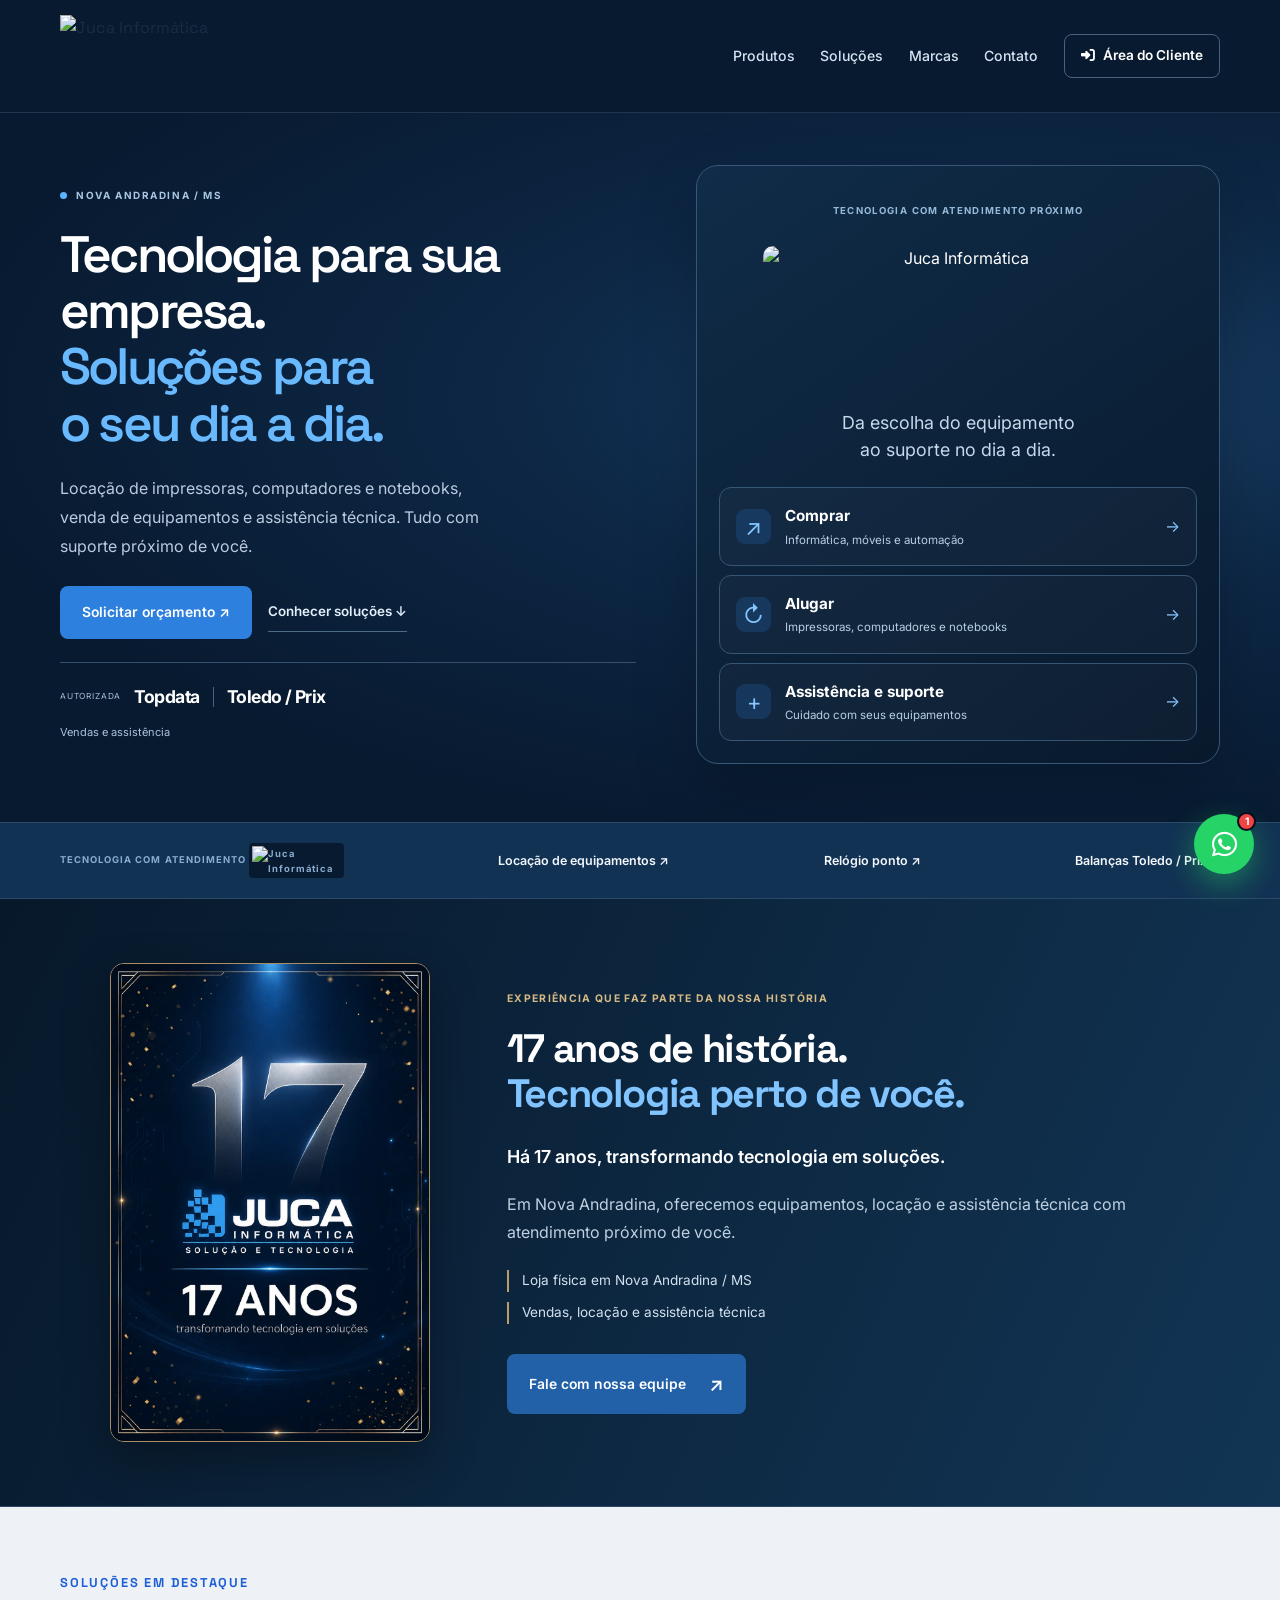
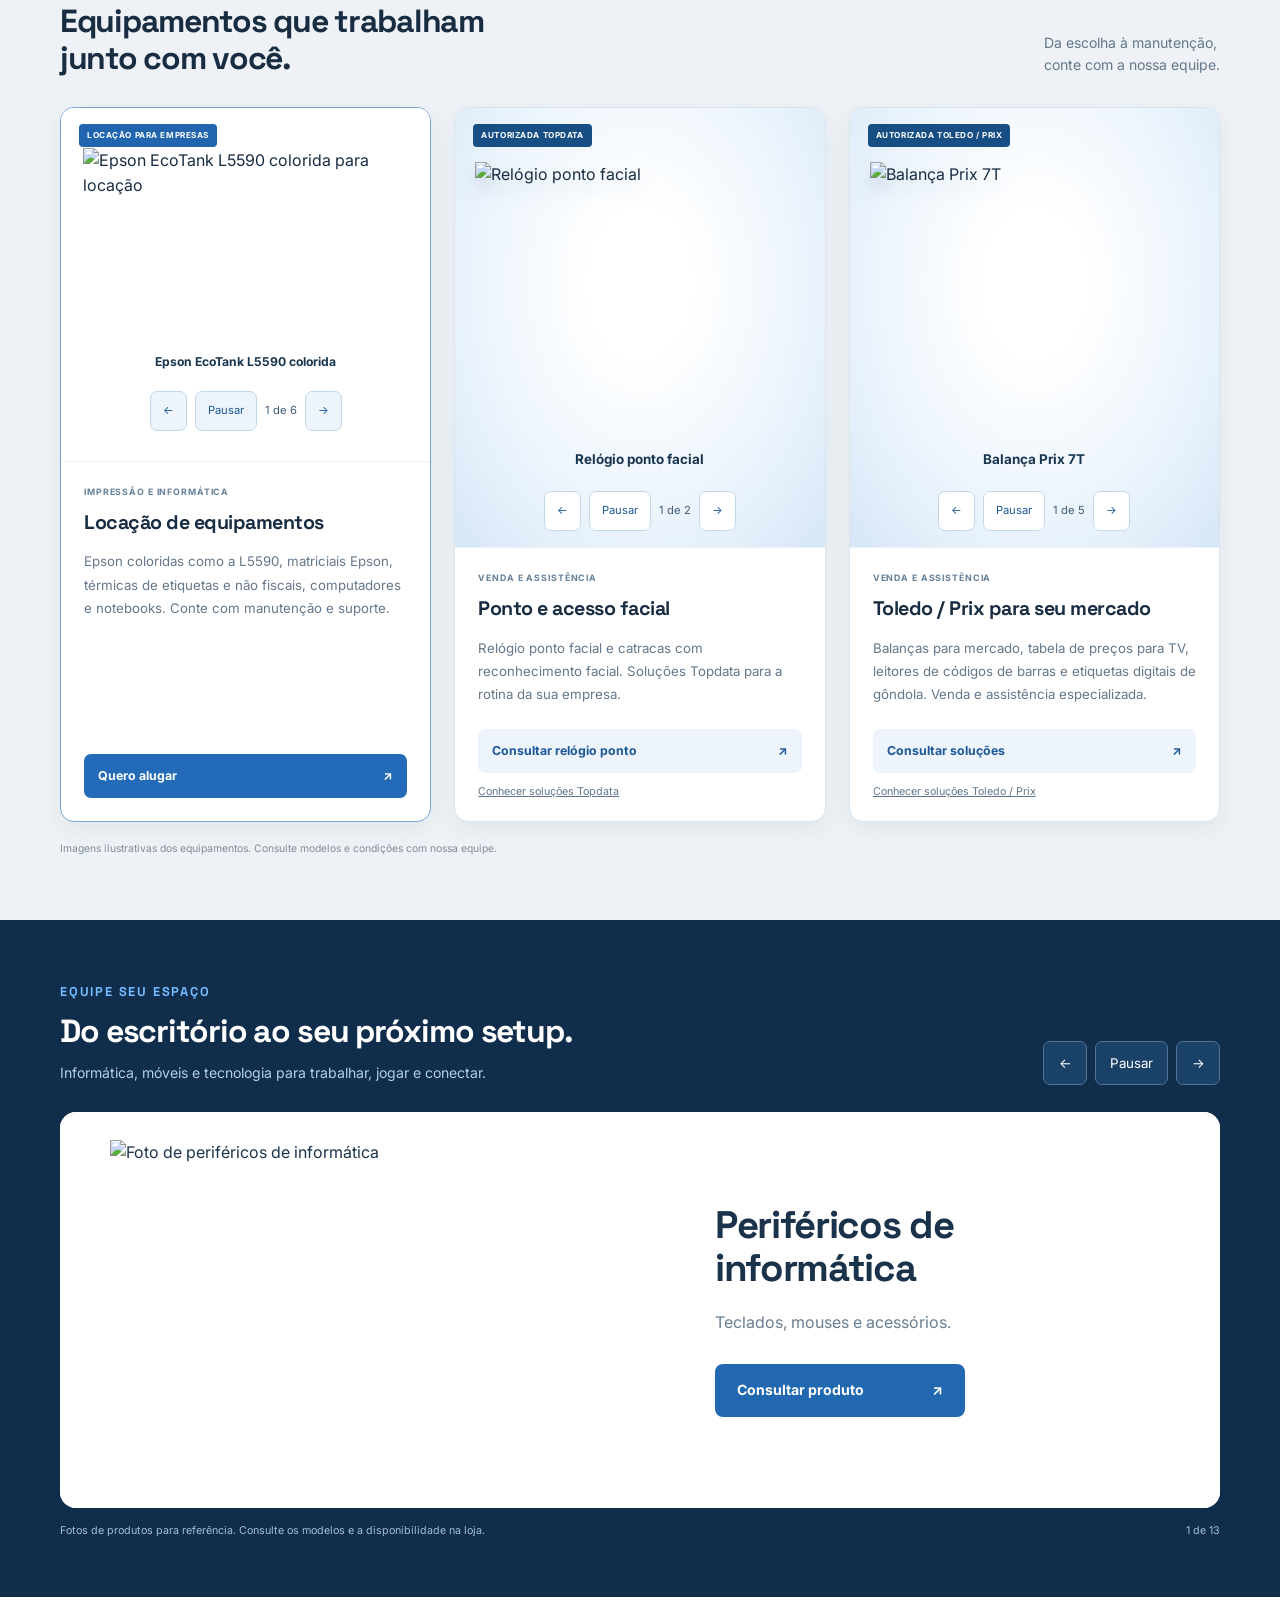
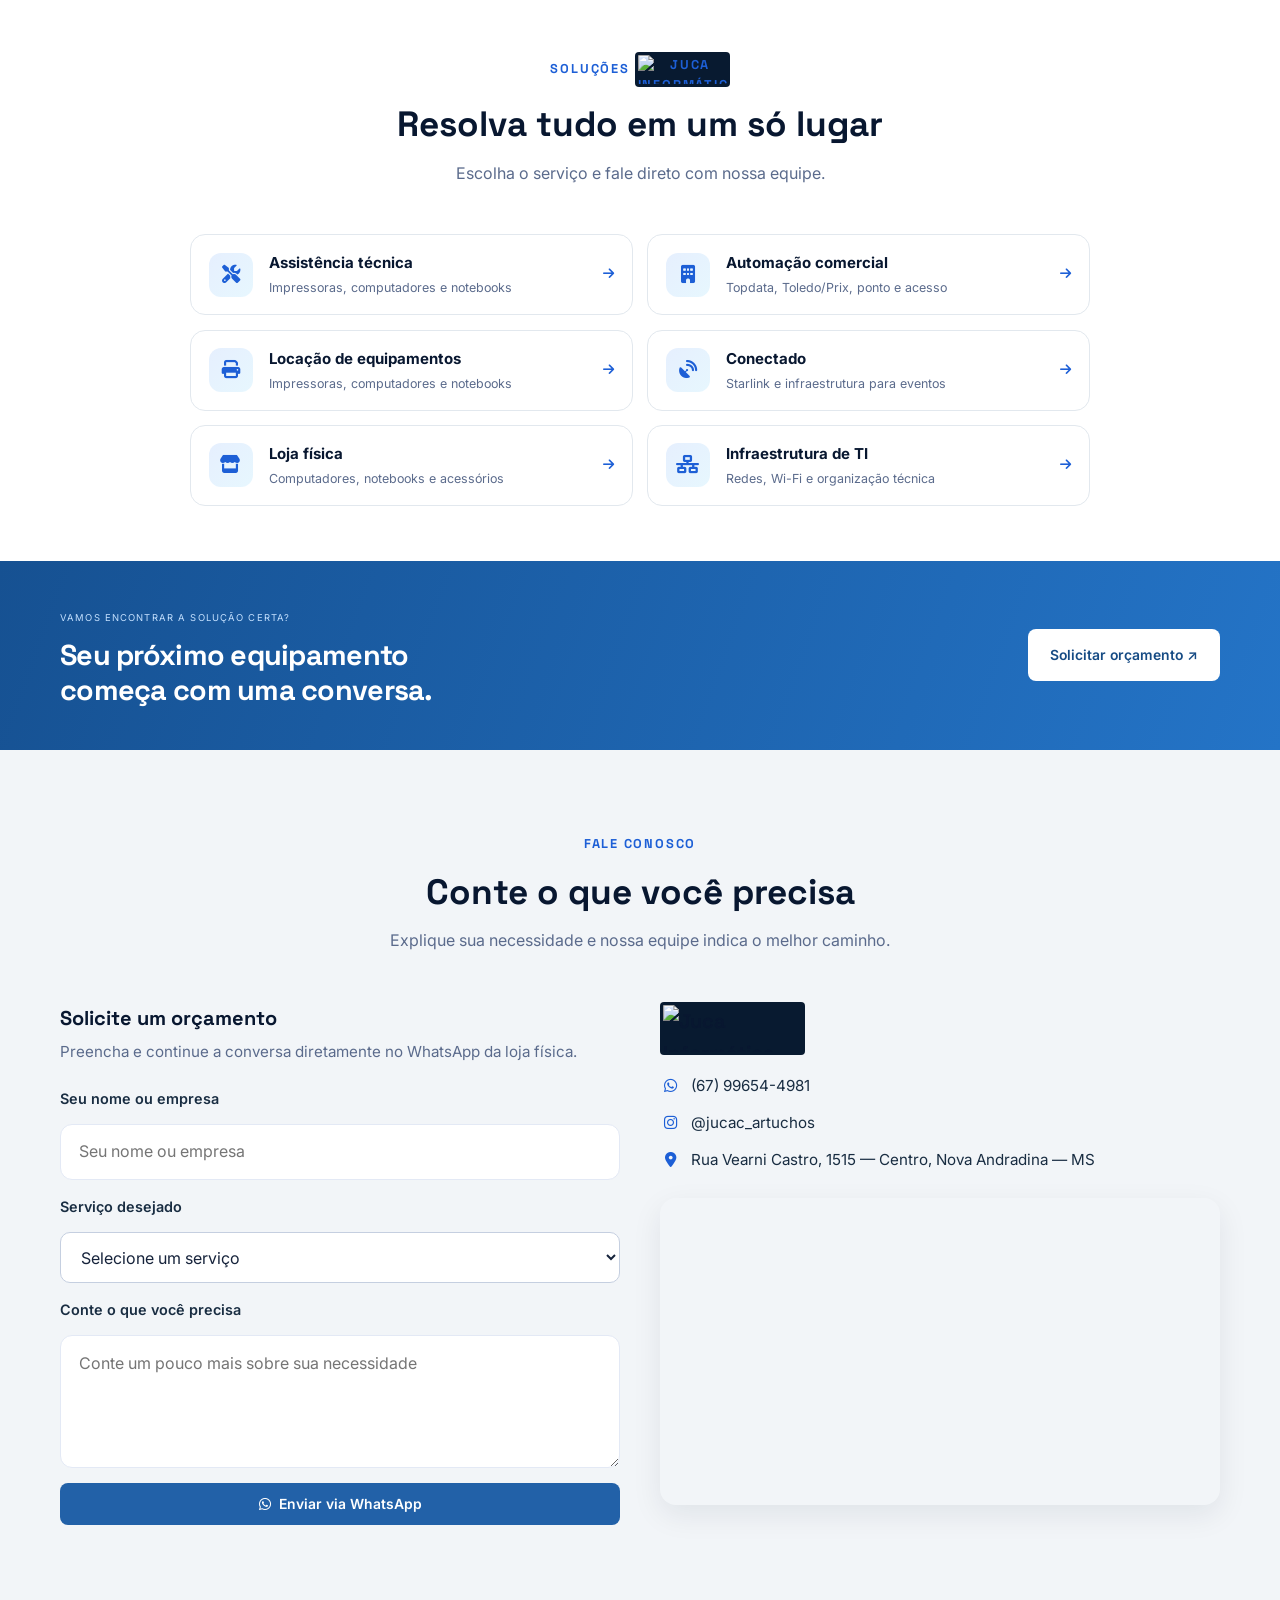
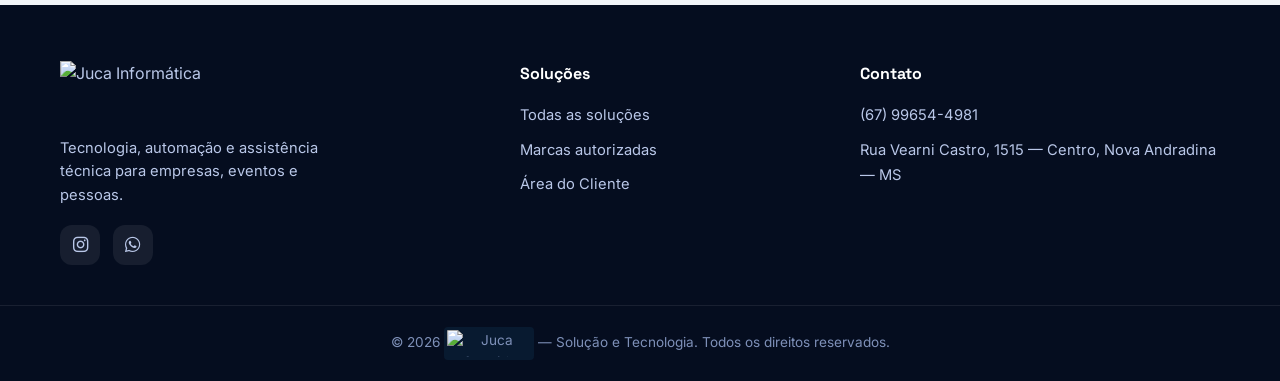
==== commit b6cf1f68: "Finalize approved site: anniversary, rental and authorized product carousels" ====
--- a/index.html
+++ b/index.html
@@ -5,35 +5,45 @@
 <link rel="icon" href="https://klpbqpcwdhuegcmoqspj.supabase.co/storage/v1/object/public/site/img/logo.png" type="image/png">
 <title>Juca Informática | Tecnologia, Automação e Assistência Técnica</title>
 <meta name="description" content="Juca Informática em Nova Andradina-MS: assistência técnica, automação Topdata e Toledo/Prix, locação de impressoras, Starlink para eventos, infraestrutura e loja de informática.">
-<link rel="stylesheet" href="style.css?v=12"><link rel="stylesheet" href="https://cdnjs.cloudflare.com/ajax/libs/font-awesome/6.5.1/css/all.min.css"><link rel="preconnect" href="https://fonts.googleapis.com"><link rel="preconnect" href="https://fonts.gstatic.com" crossorigin><link rel="stylesheet" href="https://fonts.googleapis.com/css2?family=Inter:wght@400;500;600;700;800&family=Space+Grotesk:wght@500;600;700&display=swap">
+<link rel="stylesheet" href="style.css?v=16"><link rel="stylesheet" href="https://cdnjs.cloudflare.com/ajax/libs/font-awesome/6.5.1/css/all.min.css"><link rel="preconnect" href="https://fonts.googleapis.com"><link rel="preconnect" href="https://fonts.gstatic.com" crossorigin><link rel="stylesheet" href="https://fonts.googleapis.com/css2?family=Inter:wght@400;500;600;700;800&family=Space+Grotesk:wght@500;600;700&display=swap">
 <script>(function(w,d,s,l,i){w[l]=w[l]||[];w[l].push({'gtm.start':new Date().getTime(),event:'gtm.js'});var f=d.getElementsByTagName(s)[0],j=d.createElement(s),dl=l!='dataLayer'?'&l='+l:'';j.async=true;j.src='https://www.googletagmanager.com/gtm.js?id='+i+dl;f.parentNode.insertBefore(j,f);})(window,document,'script','dataLayer','GTM-P9BH4CN7');</script>
 </head>
 <body class="home-light home-rich"><noscript><iframe src="https://www.googletagmanager.com/ns.html?id=GTM-P9BH4CN7" height="0" width="0" style="display:none;visibility:hidden"></iframe></noscript>
 <header class="site-header" id="siteHeader"><div class="container header-inner"><a href="#home" class="brand"><img src="https://klpbqpcwdhuegcmoqspj.supabase.co/storage/v1/object/public/site/img/logo-header.png" alt="Juca Informática" class="brand-logo"></a><nav class="main-nav" id="mainNav"><ul class="nav-links"><li><a href="#produtos">Produtos</a></li><li><a href="#solucoes">Soluções</a></li><li><a href="#marcas">Marcas</a></li><li><a href="#contato">Contato</a></li><li><a href="login.html" class="btn btn-outline btn-small nav-login"><i class="fas fa-right-to-bracket"></i> Área do Cliente</a></li></ul></nav><button class="menu-toggle" id="menuToggle" aria-label="Abrir menu" aria-expanded="false" aria-controls="mainNav"><span></span><span></span><span></span></button></div></header>
 <section id="home" class="hero">
 <div class="container hero-inner"><div class="hero-text">
-<span class="hero-eyebrow"><span></span> <img class="company-wordmark" src="https://klpbqpcwdhuegcmoqspj.supabase.co/storage/v1/object/public/site/img/logo-header.png" alt="Juca Informática"> · NOVA ANDRADINA / MS</span>
-<h1>Sua empresa produz.<br><span class="accent">A <img class="company-wordmark" src="https://klpbqpcwdhuegcmoqspj.supabase.co/storage/v1/object/public/site/img/logo-header.png" alt="Juca Informática"> cuida<br>da tecnologia.</span></h1>
-<p class="hero-sub">Locação de impressoras, venda de equipamentos e assistência técnica. Tudo com suporte próximo de você.</p>
-<div class="hero-actions"><a href="https://wa.me/5567996544981?text=Ol%C3%A1!%20Quero%20um%20or%C3%A7amento%20de%20loca%C3%A7%C3%A3o%20de%20impressoras." target="_blank" rel="noopener" class="btn btn-primary">Quero alugar uma impressora ↗</a><a href="#marcas" class="hero-secondary">Conhecer soluções ↓</a></div>
+<span class="hero-eyebrow"><span></span> NOVA ANDRADINA / MS</span>
+<h1>Tecnologia para sua empresa.<br><span class="accent">Soluções para<br>o seu dia a dia.</span></h1>
+<p class="hero-sub">Locação de impressoras, computadores e notebooks, venda de equipamentos e assistência técnica. Tudo com suporte próximo de você.</p>
+<div class="hero-actions"><a href="https://wa.me/5567996544981?text=Ol%C3%A1!%20Quero%20um%20or%C3%A7amento%20de%20equipamentos%20e%20servi%C3%A7os." target="_blank" rel="noopener" class="btn btn-primary">Solicitar orçamento ↗</a><a href="#marcas" class="hero-secondary">Conhecer soluções ↓</a></div>
 <div class="hero-authorizations"><span>AUTORIZADA</span><strong>Topdata</strong><span class="authorization-divider"></span><strong>Toledo / Prix</strong><small>Vendas e assistência</small></div>
-</div><div class="rental-showcase"><div class="rental-image"><span class="rental-label">MENOS PREOCUPAÇÃO. MAIS PRODUTIVIDADE.</span><img src="https://www.brother.com.br/-/media/brother/product-catalog-media/images/2024/12/12/14/09/mfc-l6912dw-left.jpg" alt="Impressora multifuncional ilustrando a locação para empresas" fetchpriority="high"><span class="image-disclaimer">Imagem ilustrativa · consulte modelos disponíveis</span></div><div class="rental-caption"><span class="rental-symbol" aria-hidden="true">↗</span><div><strong>Impressão no ritmo do seu negócio.</strong><p>Equipamento, manutenção e suporte.</p></div></div></div>
+</div><aside class="brand-showcase" aria-label="Conheça nossas soluções"><div class="brand-showcase-top"><span>TECNOLOGIA COM ATENDIMENTO PRÓXIMO</span><img src="https://klpbqpcwdhuegcmoqspj.supabase.co/storage/v1/object/public/site/img/logo-header.png" alt="Juca Informática" width="460" height="170"><p>Da escolha do equipamento<br>ao suporte no dia a dia.</p></div><div class="brand-service-links"><a href="#produtos"><span class="brand-service-icon" aria-hidden="true">↗</span><span><strong>Comprar</strong><small>Informática, móveis e automação</small></span><span aria-hidden="true">→</span></a><a href="#locacao"><span class="brand-service-icon" aria-hidden="true">↻</span><span><strong>Alugar</strong><small>Impressoras, computadores e notebooks</small></span><span aria-hidden="true">→</span></a><a href="#solucoes"><span class="brand-service-icon" aria-hidden="true">+</span><span><strong>Assistência e suporte</strong><small>Cuidado com seus equipamentos</small></span><span aria-hidden="true">→</span></a></div></aside>
 </div></section>
-<div class="service-ribbon"><div class="container"><span>TECNOLOGIA COM ATENDIMENTO <img class="company-wordmark" src="https://klpbqpcwdhuegcmoqspj.supabase.co/storage/v1/object/public/site/img/logo-header.png" alt="Juca Informática"></span><a href="#marcas">Locação de impressoras ↗</a><a href="#marcas">Relógio ponto ↗</a><a href="#marcas">Balanças Toledo / Prix ↗</a></div></div>
+<div class="service-ribbon"><div class="container"><span>TECNOLOGIA COM ATENDIMENTO <img class="company-wordmark" src="https://klpbqpcwdhuegcmoqspj.supabase.co/storage/v1/object/public/site/img/logo-header.png" alt="Juca Informática"></span><a href="#marcas">Locação de equipamentos ↗</a><a href="#marcas">Relógio ponto ↗</a><a href="#marcas">Balanças Toledo / Prix ↗</a></div></div>
+<section id="historia" class="anniversary-section" aria-labelledby="anniversary-title">
+<div class="container anniversary-inner">
+<div class="anniversary-art"><img src="img/juca-17-anos.webp" alt="Juca Informática: 17 anos transformando tecnologia em soluções" width="1024" height="1536" loading="lazy" decoding="async"></div>
+<div class="anniversary-copy"><span class="anniversary-eyebrow">EXPERIÊNCIA QUE FAZ PARTE DA NOSSA HISTÓRIA</span>
+<h2 id="anniversary-title">17 anos de história.<br><span>Tecnologia perto de você.</span></h2>
+<p class="anniversary-lead">Há 17 anos, transformando tecnologia em soluções.</p>
+<p>Em Nova Andradina, oferecemos equipamentos, locação e assistência técnica com atendimento próximo de você.</p>
+<div class="anniversary-details"><span>Loja física em Nova Andradina / MS</span><span>Vendas, locação e assistência técnica</span></div>
+<a href="#contato" class="btn btn-primary">Fale com nossa equipe <span aria-hidden="true">↗</span></a>
+</div></div></section>
 <section id="marcas" class="section commercial-section"><div class="container">
 <div class="commercial-heading"><div><span class="section-tag">SOLUÇÕES EM DESTAQUE</span><h2>Equipamentos que trabalham<br>junto com você.</h2></div><p>Da escolha à manutenção,<br>conte com a nossa equipe.</p></div>
 <div class="commercial-grid">
-<article class="commercial-card rental-card"><div class="commercial-photo"><span class="commercial-badge">LOCAÇÃO PARA EMPRESAS</span><img src="https://www.brother.com.br/-/media/brother/product-catalog-media/images/2024/12/12/14/09/mfc-l6912dw-left.jpg" alt="Multifuncional para ilustrar a locação de impressoras" loading="lazy"></div><div class="commercial-copy"><span class="commercial-category">IMPRESSÃO SEM COMPLICAÇÃO</span><h3>Locação de impressoras</h3><p>Uma solução para a rotina da sua empresa, com equipamentos, manutenção e suporte.</p><a class="commercial-cta" href="https://wa.me/5567996544981?text=Ol%C3%A1!%20Quero%20um%20or%C3%A7amento%20de%20loca%C3%A7%C3%A3o%20de%20impressoras." target="_blank" rel="noopener">Quero alugar <span aria-hidden="true">↗</span></a></div></article>
-<article class="commercial-card"><div class="commercial-photo"><span class="commercial-badge">AUTORIZADA TOPDATA</span><img src="https://www.topdata.com.br/media/relogios-de-ponto.webp" alt="Relógios de ponto Topdata" loading="lazy"></div><div class="commercial-copy"><span class="commercial-category">VENDA E ASSISTÊNCIA</span><h3>Relógio ponto e acesso</h3><p>Relógios de ponto, leitores faciais e catracas. Tecnologia Topdata com atendimento <img class="company-wordmark" src="https://klpbqpcwdhuegcmoqspj.supabase.co/storage/v1/object/public/site/img/logo-header.png" alt="Juca Informática">.</p><a class="commercial-cta" href="https://wa.me/5567996544981?text=Ol%C3%A1!%20Quero%20consultar%20rel%C3%B3gio%20ponto%20Topdata." target="_blank" rel="noopener">Consultar relógio ponto <span aria-hidden="true">↗</span></a><button class="catalog-link" type="button" data-brand="topdata">Conhecer soluções Topdata</button></div></article>
-<article class="commercial-card"><div class="commercial-photo"><span class="commercial-badge">AUTORIZADA TOLEDO / PRIX</span><img src="https://stportalcorporativoprd.blob.core.windows.net/blobappportalc63534e8570/wp-content/uploads/2024/08/prix-4-uno-vista-do-operador-desktop.png" alt="Balança Toledo do Brasil Prix 4 Uno" loading="lazy"></div><div class="commercial-copy"><span class="commercial-category">VENDA E ASSISTÊNCIA</span><h3>Balanças Toledo / Prix</h3><p>Precisão para o comércio, a indústria e o campo. Orientação na compra e assistência especializada.</p><a class="commercial-cta" href="https://wa.me/5567996544981?text=Ol%C3%A1!%20Quero%20consultar%20balan%C3%A7as%20Toledo%20%2F%20Prix." target="_blank" rel="noopener">Consultar balanças <span aria-hidden="true">↗</span></a><button class="catalog-link" type="button" data-brand="prix">Conhecer soluções Toledo / Prix</button></div></article>
+<article class="commercial-card rental-card" id="locacao"><div class="commercial-photo"><span class="commercial-badge">LOCAÇÃO PARA EMPRESAS</span><div class="rental-carousel" data-rental-carousel role="region" aria-label="Equipamentos para locação" aria-roledescription="carrossel"><div class="rental-slides"><figure class="rental-slide is-active"><img src="https://a-static.mlcdn.com.br/1500x1500/impressora-multifuncional-epson-ecotank-l5590-tanque-de-tinta-colorida-usb-wi-fi-adf/magazineluiza/237853400/28970806f6ae8d10c5eb19afcb004417.jpg" alt="Epson EcoTank L5590 colorida para locação" loading="eager"><figcaption>Epson EcoTank L5590 colorida</figcaption></figure><figure class="rental-slide" aria-hidden="true" inert><img src="https://i5.walmartimages.com/seo/Dell-OptiPlex-7000-7010-Desktop-Computer-13th-Gen-Intel-Core-i5-64-GB-RAM-1-TB-SSD-Intel-UHD-Graphics-770-DVD-Writer-Windows-11-Pro-Black_46232967-a507-47f2-8cab-e7c5b35ffee0.44779cbd54da6a0d0addd3f43232b597.jpeg" alt="Computadores para locação" loading="eager"><figcaption>Computadores</figcaption></figure><figure class="rental-slide" aria-hidden="true" inert><img src="https://images.kabum.com.br/produtos/fotos/sync_mirakl/1028020/xlarge/Notebook-Dell-15-Dc15-i51334u-u70-15-6-Full-Hd-13-Gen-Intel-Core-i5-16gb-512gb-SSD-Linux-Preto-Carbono_1775669028.jpg" alt="Notebooks para locação" loading="eager"><figcaption>Notebooks</figcaption></figure><figure class="rental-slide" aria-hidden="true" inert><img src="https://atehno.md/files/items/printer-epson-lx-350-a4-9359843211984_3.jpg" alt="Impressoras matriciais Epson para locação" loading="eager"><figcaption>Impressoras matriciais Epson</figcaption></figure><figure class="rental-slide" aria-hidden="true" inert><img src="https://images.tcdn.com.br/img/img_prod/159960/impressora_termica_zd220_zebra_89_1_1e4df70fb299a3addca5ab8dfb7ffd4a.jpg" alt="Impressoras térmicas de etiquetas para locação" loading="eager"><figcaption>Impressoras térmicas de etiquetas</figcaption></figure><figure class="rental-slide" aria-hidden="true" inert><img src="https://cdn.awsli.com.br/2500x2500/1300/1300470/produto/181086112a62edff321.jpg" alt="Impressoras térmicas não fiscais para locação" loading="eager"><figcaption>Impressoras térmicas não fiscais</figcaption></figure></div><div class="rental-controls"><button type="button" data-rental-prev aria-label="Equipamento anterior">←</button><button type="button" data-rental-pause aria-label="Pausar rotação da locação">Pausar</button><span data-rental-position>1 de 6</span><button type="button" data-rental-next aria-label="Próximo equipamento">→</button></div></div></div><div class="commercial-copy"><span class="commercial-category">IMPRESSÃO E INFORMÁTICA</span><h3>Locação de equipamentos</h3><p>Epson coloridas como a L5590, matriciais Epson, térmicas de etiquetas e não fiscais, computadores e notebooks. Conte com manutenção e suporte.</p><a class="commercial-cta" href="https://wa.me/5567996544981?text=Ol%C3%A1!%20Quero%20um%20or%C3%A7amento%20de%20loca%C3%A7%C3%A3o%20de%20equipamentos." target="_blank" rel="noopener">Quero alugar <span aria-hidden="true">↗</span></a></div></article>
+<article class="commercial-card"><div class="commercial-photo brand-product-stage"><span class="commercial-badge">AUTORIZADA TOPDATA</span><div class="rental-carousel brand-product-carousel" data-rental-carousel data-carousel-label="Topdata facial" role="region" aria-label="Topdata facial" aria-roledescription="carrossel"><div class="rental-slides"><figure class="rental-slide is-active"><img src="https://www.topdata.com.br/media/leitor-facial-para-controle-de-ponto.webp" alt="Relógio ponto facial" loading="eager"><figcaption>Relógio ponto facial</figcaption></figure><figure class="rental-slide" aria-hidden="true" inert><img src="https://www.topdata.com.br/media/catraca-de-acesso-com-reconhecimento-facial.webp" alt="Catraca com reconhecimento facial" loading="eager"><figcaption>Catraca com reconhecimento facial</figcaption></figure></div><div class="rental-controls"><button type="button" data-rental-prev aria-label="Equipamento anterior">←</button><button type="button" data-rental-pause aria-label="Pausar rotação: Topdata facial">Pausar</button><span data-rental-position>1 de 2</span><button type="button" data-rental-next aria-label="Próximo equipamento">→</button></div></div></div><div class="commercial-copy"><span class="commercial-category">VENDA E ASSISTÊNCIA</span><h3>Ponto e acesso facial</h3><p>Relógio ponto facial e catracas com reconhecimento facial. Soluções Topdata para a rotina da sua empresa.</p><a class="commercial-cta" href="https://wa.me/5567996544981?text=Ol%C3%A1!%20Quero%20consultar%20rel%C3%B3gio%20ponto%20Topdata." target="_blank" rel="noopener">Consultar relógio ponto <span aria-hidden="true">↗</span></a><button class="catalog-link" type="button" data-brand="topdata">Conhecer soluções Topdata</button></div></article>
+<article class="commercial-card"><div class="commercial-photo brand-product-stage"><span class="commercial-badge">AUTORIZADA TOLEDO / PRIX</span><div class="rental-carousel brand-product-carousel" data-rental-carousel data-carousel-label="Toledo e Prix" role="region" aria-label="Toledo e Prix" aria-roledescription="carrossel"><div class="rental-slides"><figure class="rental-slide is-active"><img src="https://stportalcorporativoprd.blob.core.windows.net/blobappportalc63534e8570/wp-content/uploads/2025/05/Prix-7t-desktop.png" alt="Balança Prix 7T" loading="eager"><figcaption>Balança Prix 7T</figcaption></figure><figure class="rental-slide" aria-hidden="true" inert><img src="https://stportalcorporativoprd.blob.core.windows.net/blobappportalc63534e8570/wp-content/uploads/2024/08/prix-6-desktop.png" alt="Balança Prix 6" loading="eager"><figcaption>Balança Prix 6</figcaption></figure><figure class="rental-slide" aria-hidden="true" inert><img src="https://stportalcorporativoprd.blob.core.windows.net/blobappportalc63534e8570/wp-content/uploads/2024/08/mit-player-w-mit-7-mobile.png" alt="Tabela de preços para TV · MIT 7" loading="eager"><figcaption>Tabela de preços para TV · MIT 7</figcaption></figure><figure class="rental-slide" aria-hidden="true" inert><img src="https://stportalcorporativoprd.blob.core.windows.net/blobappportalc63534e8570/wp-content/uploads/2026/06/leitor-codigo-barras-2d-prix-vsi-420-tela-celular-toledo-brasil.webp" alt="Leitor de códigos de barras · Prix VSi 420" loading="eager"><figcaption>Leitor de códigos de barras · Prix VSi 420</figcaption></figure><figure class="rental-slide" aria-hidden="true" inert><img src="https://stportalcorporativoprd.blob.core.windows.net/blobappportalc63534e8570/wp-content/uploads/2026/06/etiquetas-eletronicas-prix-tag-toledo-do-brasil-modelos.png" alt="Preço digital de gôndola · Prix Tag" loading="eager"><figcaption>Preço digital de gôndola · Prix Tag</figcaption></figure></div><div class="rental-controls"><button type="button" data-rental-prev aria-label="Equipamento anterior">←</button><button type="button" data-rental-pause aria-label="Pausar rotação: Toledo e Prix">Pausar</button><span data-rental-position>1 de 5</span><button type="button" data-rental-next aria-label="Próximo equipamento">→</button></div></div></div><div class="commercial-copy"><span class="commercial-category">VENDA E ASSISTÊNCIA</span><h3>Toledo / Prix para seu mercado</h3><p>Balanças para mercado, tabela de preços para TV, leitores de códigos de barras e etiquetas digitais de gôndola. Venda e assistência especializada.</p><a class="commercial-cta" href="https://wa.me/5567996544981?text=Ol%C3%A1!%20Quero%20consultar%20balan%C3%A7as%20Toledo%20%2F%20Prix." target="_blank" rel="noopener">Consultar soluções <span aria-hidden="true">↗</span></a><button class="catalog-link" type="button" data-brand="prix">Conhecer soluções Toledo / Prix</button></div></article>
 </div><p class="product-note">Imagens ilustrativas dos equipamentos. Consulte modelos e condições com nossa equipe.</p></div></section>
-<section class="product-showcase" id="produtos" aria-label="Vitrine de produtos" aria-roledescription="carrossel"><div class="container"><div class="product-showcase-heading"><div><span class="section-tag">EQUIPE SEU ESPAÇO</span><h2>Do escritório ao seu próximo setup.</h2><p>Informática, móveis e tecnologia para trabalhar, jogar e conectar.</p></div><div class="product-controls"><button id="productsPrev" aria-label="Produtos anteriores">←</button><button id="productsPause" aria-label="Pausar rotação automática">Pausar</button><button id="productsNext" aria-label="Próximos produtos">→</button></div></div><div class="product-track" id="productTrack" tabindex="0" aria-label="Produtos; use as setas para navegar"><article class="product-slide"><img src="https://img.terabyteshop.com.br/produto/g/kit-teclado-e-mouse-logitech-mk270-sem-fio-preto-abnt_99285.png" alt="Foto de periféricos de informática" loading="eager" width="370" height="260"><div class="product-slide-copy"><h3>Periféricos de informática</h3><p>Teclados, mouses e acessórios.</p><a href="https://wa.me/5567996544981?text=Ol%C3%A1!%20Gostaria%20de%20consultar%20perif%C3%A9ricos%20de%20inform%C3%A1tica." target="_blank" rel="noopener">Consultar produto <span aria-hidden="true">↗</span></a></div></article><article class="product-slide"><img src="https://static.loja.escritolandia.com.br/public/escritolandia/imagens/produtos/poltrona-presidente-relax-cromada-courissimo-preta-3223.jpg" alt="Foto de cadeiras office" loading="eager" width="370" height="260"><div class="product-slide-copy"><h3>Cadeiras office</h3><p>Conforto para o dia a dia de trabalho.</p><a href="https://wa.me/5567996544981?text=Ol%C3%A1!%20Gostaria%20de%20consultar%20cadeiras%20office." target="_blank" rel="noopener">Consultar produto <span aria-hidden="true">↗</span></a></div></article><article class="product-slide"><img src="https://img.terabyteshop.com.br/produto/g/cadeira-gamer-superframe-cleric-reclinavel-4d-tecido-preta-e-azul-sf-ch-crr4dbbf_209741.jpg" alt="Foto de cadeiras gamer" loading="eager" width="370" height="260"><div class="product-slide-copy"><h3>Cadeiras gamer</h3><p>Seu setup com mais conforto e estilo.</p><a href="https://wa.me/5567996544981?text=Ol%C3%A1!%20Gostaria%20de%20consultar%20cadeiras%20gamer." target="_blank" rel="noopener">Consultar produto <span aria-hidden="true">↗</span></a></div></article><article class="product-slide"><img src="https://static.loja.escritolandia.com.br/public/escritolandia/imagens/produtos/mesa-de-escritorio-branca-150cm-express-2899.png" alt="Foto de mesas para escritório" loading="eager" width="370" height="260"><div class="product-slide-copy"><h3>Mesas para escritório</h3><p>Espaço para organizar e produzir.</p><a href="https://wa.me/5567996544981?text=Ol%C3%A1!%20Gostaria%20de%20consultar%20mesas%20para%20escrit%C3%B3rio." target="_blank" rel="noopener">Consultar produto <span aria-hidden="true">↗</span></a></div></article><article class="product-slide"><img src="https://eletroangeloni.vtexassets.com/arquivos/ids/3026863/17441123223259.jpg?v=638845485989600000" alt="Foto de armários" loading="eager" width="370" height="260"><div class="product-slide-copy"><h3>Armários</h3><p>Organização para seu ambiente.</p><a href="https://wa.me/5567996544981?text=Ol%C3%A1!%20Gostaria%20de%20consultar%20arm%C3%A1rios." target="_blank" rel="noopener">Consultar produto <span aria-hidden="true">↗</span></a></div></article><article class="product-slide"><img src="https://i5.walmartimages.com/seo/Dell-OptiPlex-7000-7010-Desktop-Computer-13th-Gen-Intel-Core-i5-64-GB-RAM-1-TB-SSD-Intel-UHD-Graphics-770-DVD-Writer-Windows-11-Pro-Black_46232967-a507-47f2-8cab-e7c5b35ffee0.44779cbd54da6a0d0addd3f43232b597.jpeg" alt="Foto de computadores" loading="eager" width="370" height="260"><div class="product-slide-copy"><h3>Computadores</h3><p>Equipamentos para trabalho e estudo.</p><a href="https://wa.me/5567996544981?text=Ol%C3%A1!%20Gostaria%20de%20consultar%20computadores." target="_blank" rel="noopener">Consultar produto <span aria-hidden="true">↗</span></a></div></article><article class="product-slide"><img src="https://images.kabum.com.br/produtos/fotos/sync_mirakl/1028020/xlarge/Notebook-Dell-15-Dc15-i51334u-u70-15-6-Full-Hd-13-Gen-Intel-Core-i5-16gb-512gb-SSD-Linux-Preto-Carbono_1775669028.jpg" alt="Foto de notebooks" loading="eager" width="370" height="260"><div class="product-slide-copy"><h3>Notebooks</h3><p>Mobilidade para acompanhar você.</p><a href="https://wa.me/5567996544981?text=Ol%C3%A1!%20Gostaria%20de%20consultar%20notebooks." target="_blank" rel="noopener">Consultar produto <span aria-hidden="true">↗</span></a></div></article><article class="product-slide"><img src="https://portaldecanais.com.br/arquivos/produtos/imagens_adicionais/original/FOTO_33dcf8fd15b04f95ba28e61771382e19.jpg" alt="Foto de nobreaks" loading="eager" width="370" height="260"><div class="product-slide-copy"><h3>Nobreaks</h3><p>Proteção e energia para seus equipamentos.</p><a href="https://wa.me/5567996544981?text=Ol%C3%A1!%20Gostaria%20de%20consultar%20nobreaks." target="_blank" rel="noopener">Consultar produto <span aria-hidden="true">↗</span></a></div></article><article class="product-slide"><img src="https://images.tcdn.com.br/img/img_prod/740836/pc_gamer_top_concordia_processador_amd_ryzen_7_5700g_16gb_ssd_512gb_fonte_600w_freedos_24863_2_aba7de8bfc6dd32c67e0c76a049d001d.png" alt="Foto de computador gamer" loading="eager" width="370" height="260"><div class="product-slide-copy"><h3>Computador gamer</h3><p>Desempenho para entrar no jogo.</p><a href="https://wa.me/5567996544981?text=Ol%C3%A1!%20Gostaria%20de%20consultar%20computador%20gamer." target="_blank" rel="noopener">Consultar produto <span aria-hidden="true">↗</span></a></div></article><article class="product-slide"><img src="https://media-cdn.bnn.in.th/120612/DELL-MONITOR-SE2422H-VA-75Hz-3-square_medium.jpg" alt="Foto de monitores" loading="eager" width="370" height="260"><div class="product-slide-copy"><h3>Monitores</h3><p>Mais espaço e nitidez para sua rotina.</p><a href="https://wa.me/5567996544981?text=Ol%C3%A1!%20Gostaria%20de%20consultar%20monitores." target="_blank" rel="noopener">Consultar produto <span aria-hidden="true">↗</span></a></div></article><article class="product-slide"><img src="https://images1.kabum.com.br/produtos/fotos/95171/95171_1525696780_index_gg.jpg" alt="Foto de leitores de código de barras" loading="eager" width="370" height="260"><div class="product-slide-copy"><h3>Leitores de código de barras</h3><p>Agilidade no caixa e no estoque.</p><a href="https://wa.me/5567996544981?text=Ol%C3%A1!%20Gostaria%20de%20consultar%20leitores%20de%20c%C3%B3digo%20de%20barras." target="_blank" rel="noopener">Consultar produto <span aria-hidden="true">↗</span></a></div></article><article class="product-slide"><img src="https://media.pichau.com.br/media/catalog/product/e/c/ec220g5v382.jpg" alt="Foto de roteadores" loading="eager" width="370" height="260"><div class="product-slide-copy"><h3>Roteadores</h3><p>Conectividade para sua casa e empresa.</p><a href="https://wa.me/5567996544981?text=Ol%C3%A1!%20Gostaria%20de%20consultar%20roteadores." target="_blank" rel="noopener">Consultar produto <span aria-hidden="true">↗</span></a></div></article><article class="product-slide"><img src="https://static3.tcdn.com.br/img/img_prod/332274/camera_bullet_infravermelho_4_mp_intelbras_vhd_3430_b_ultra_hd_2k_hdcvi_9834_1_20180921112640.jpg" alt="Foto de câmeras de segurança" loading="eager" width="370" height="260"><div class="product-slide-copy"><h3>Câmeras de segurança</h3><p>Tecnologia para acompanhar seu espaço.</p><a href="https://wa.me/5567996544981?text=Ol%C3%A1!%20Gostaria%20de%20consultar%20c%C3%A2meras%20de%20seguran%C3%A7a." target="_blank" rel="noopener">Consultar produto <span aria-hidden="true">↗</span></a></div></article></div><div class="product-showcase-footer"><span>Fotos de produtos para referência. Consulte os modelos e a disponibilidade na loja.</span><span id="productPosition" aria-live="off">1 de 13</span></div></div></section><section id="solucoes" class="section compact-solutions"><div class="container"><div class="section-head"><span class="section-tag">Soluções <img class="company-wordmark" src="https://klpbqpcwdhuegcmoqspj.supabase.co/storage/v1/object/public/site/img/logo-header.png" alt="Juca Informática"></span><h2>Resolva tudo em um só lugar</h2><p>Escolha o serviço e fale direto com nossa equipe.</p></div><div class="compact-grid"><a class="compact-card" href="https://wa.me/5567996544981?text=Ol%C3%A1!%20Preciso%20de%20assist%C3%AAncia%20t%C3%A9cnica." target="_blank"><div class="compact-icon"><i class="fas fa-screwdriver-wrench"></i></div><div><strong>Assistência técnica</strong><small>Impressoras, computadores e notebooks</small></div><i class="fas fa-arrow-right"></i></a><a class="compact-card" href="#marcas"><div class="compact-icon"><i class="fas fa-building"></i></div><div><strong>Automação comercial</strong><small>Topdata, Toledo/Prix, ponto e acesso</small></div><i class="fas fa-arrow-right"></i></a><a class="compact-card" href="https://wa.me/5567996544981?text=Ol%C3%A1!%20Quero%20um%20or%C3%A7amento%20de%20loca%C3%A7%C3%A3o%20de%20impressoras." target="_blank"><div class="compact-icon"><i class="fas fa-print"></i></div><div><strong>Locação de impressoras</strong><small>Equipamentos, manutenção e suporte</small></div><i class="fas fa-arrow-right"></i></a><a class="compact-card" href="https://wa.me/5567996544981?text=Ol%C3%A1!%20Quero%20saber%20sobre%20Starlink%20e%20infraestrutura%20para%20eventos." target="_blank"><div class="compact-icon"><i class="fas fa-satellite-dish"></i></div><div><strong><img class="company-wordmark" src="https://klpbqpcwdhuegcmoqspj.supabase.co/storage/v1/object/public/site/img/logo-header.png" alt="Juca Informática"> Conecta</strong><small>Starlink e infraestrutura para eventos</small></div><i class="fas fa-arrow-right"></i></a><a class="compact-card" href="https://wa.me/5567996544981?text=Ol%C3%A1!%20Quero%20consultar%20produtos%20da%20loja%20Juca." target="_blank"><div class="compact-icon"><i class="fas fa-store"></i></div><div><strong>Loja física</strong><small>Computadores, notebooks e acessórios</small></div><i class="fas fa-arrow-right"></i></a><a class="compact-card" href="https://wa.me/5567996544981?text=Ol%C3%A1!%20Preciso%20de%20infraestrutura%20de%20TI%20para%20minha%20empresa." target="_blank"><div class="compact-icon"><i class="fas fa-network-wired"></i></div><div><strong>Infraestrutura de TI</strong><small>Redes, Wi-Fi e organização técnica</small></div><i class="fas fa-arrow-right"></i></a></div></div></section>
-<section class="quote-band"><div class="container"><div><span>VAMOS ENCONTRAR A SOLUÇÃO CERTA?</span><h2>Seu próximo equipamento<br>começa com uma conversa.</h2></div><a class="btn btn-primary" href="#contato">Solicitar orçamento ↗</a></div></section><section id="contato" class="section"><div class="container"><div class="section-head"><span class="section-tag">Fale conosco</span><h2>Conte o que você precisa</h2><p>Explique sua necessidade e nossa equipe indica o melhor caminho.</p></div><div class="contact-container"><div class="contact-left"><h3>Solicite um orçamento</h3><p>Preencha e continue a conversa diretamente no WhatsApp da loja física.</p><form id="contactForm" class="contact-form"><label for="contactName">Seu nome ou empresa</label><input id="contactName" autocomplete="name" type="text" name="nome" placeholder="Seu nome ou empresa" required><label for="contactService">Serviço desejado</label><select id="contactService" name="assunto" required><option value="">Selecione um serviço</option><option>Assistência técnica</option><option>Topdata — vendas e assistência</option><option>Toledo / Prix — balanças e assistência</option><option>Automação comercial</option><option>Locação de impressoras</option><option>Starlink para eventos</option><option>Produtos da loja</option><option>Infraestrutura de TI</option><option>Outro assunto</option></select><label for="contactMessage">Conte o que você precisa</label><textarea id="contactMessage" name="mensagem" placeholder="Conte um pouco mais sobre sua necessidade" rows="4" required></textarea><button type="submit" class="btn btn-primary"><i class="fab fa-whatsapp"></i> Enviar via WhatsApp</button></form><div id="formMessage" role="status" aria-live="polite"></div></div><div class="contact-right"><h3><img class="company-wordmark" src="https://klpbqpcwdhuegcmoqspj.supabase.co/storage/v1/object/public/site/img/logo-header.png" alt="Juca Informática"></h3><div class="contact-info"><p><i class="fab fa-whatsapp"></i> <a href="https://wa.me/5567996544981" target="_blank">(67) 99654-4981</a></p><p><i class="fab fa-instagram"></i> <a href="https://www.instagram.com/jucac_artuchos/" target="_blank">@jucac_artuchos</a></p><p><i class="fas fa-map-marker-alt"></i> <a href="https://maps.app.goo.gl/TX7n4nNLacdu6NLg6" target="_blank">Rua Vearni Castro, 1515 — Centro, Nova Andradina — MS</a></p></div><div class="map-container"><iframe title="Localização da Juca Informática" src="https://www.google.com/maps/embed?pb=!1m18!1m12!1m3!1d3692.802181065406!2d-53.35325152488332!3d-22.247583179724543!2m3!1f0!2f0!3f0!3m2!1i1024!2i768!4f13.1!3m3!1m2!1s0x948e7ce2891e3ae7%3A0x6c5344554cd19bf2!2sJuca%20Cartuchos%20e%20Inform%C3%A1tica!5e0!3m2!1spt-BR!2sbr!4v1728947681587!5m2!1spt-BR!2sbr" width="100%" height="300" style="border:0;" allowfullscreen="" loading="lazy"></iframe></div></div></div></div></section>
+<section class="product-showcase" id="produtos" aria-label="Vitrine de produtos" aria-roledescription="carrossel"><div class="container"><div class="product-showcase-heading"><div><span class="section-tag">EQUIPE SEU ESPAÇO</span><h2>Do escritório ao seu próximo setup.</h2><p>Informática, móveis e tecnologia para trabalhar, jogar e conectar.</p></div><div class="product-controls"><button id="productsPrev" aria-label="Produtos anteriores">←</button><button id="productsPause" aria-label="Pausar rotação automática">Pausar</button><button id="productsNext" aria-label="Próximos produtos">→</button></div></div><div class="product-track" id="productTrack" tabindex="0" aria-label="Produtos; use as setas para navegar"><article class="product-slide"><img src="https://img.terabyteshop.com.br/produto/g/kit-teclado-e-mouse-logitech-mk270-sem-fio-preto-abnt_99285.png" alt="Foto de periféricos de informática" loading="eager" width="370" height="260"><div class="product-slide-copy"><h3>Periféricos de informática</h3><p>Teclados, mouses e acessórios.</p><a href="https://wa.me/5567996544981?text=Ol%C3%A1!%20Gostaria%20de%20consultar%20perif%C3%A9ricos%20de%20inform%C3%A1tica." target="_blank" rel="noopener">Consultar produto <span aria-hidden="true">↗</span></a></div></article><article class="product-slide"><img src="https://static.loja.escritolandia.com.br/public/escritolandia/imagens/produtos/poltrona-presidente-relax-cromada-courissimo-preta-3223.jpg" alt="Foto de cadeiras office" loading="eager" width="370" height="260"><div class="product-slide-copy"><h3>Cadeiras office</h3><p>Conforto para o dia a dia de trabalho.</p><a href="https://wa.me/5567996544981?text=Ol%C3%A1!%20Gostaria%20de%20consultar%20cadeiras%20office." target="_blank" rel="noopener">Consultar produto <span aria-hidden="true">↗</span></a></div></article><article class="product-slide"><img src="https://img.terabyteshop.com.br/produto/g/cadeira-gamer-superframe-cleric-reclinavel-4d-tecido-preta-e-azul-sf-ch-crr4dbbf_209741.jpg" alt="Foto de cadeiras gamer" loading="eager" width="370" height="260"><div class="product-slide-copy"><h3>Cadeiras gamer</h3><p>Seu setup com mais conforto e estilo.</p><a href="https://wa.me/5567996544981?text=Ol%C3%A1!%20Gostaria%20de%20consultar%20cadeiras%20gamer." target="_blank" rel="noopener">Consultar produto <span aria-hidden="true">↗</span></a></div></article><article class="product-slide"><img src="https://static.loja.escritolandia.com.br/public/escritolandia/imagens/produtos/mesa-de-escritorio-branca-150cm-express-2899.png" alt="Foto de mesas para escritório" loading="eager" width="370" height="260"><div class="product-slide-copy"><h3>Mesas para escritório</h3><p>Espaço para organizar e produzir.</p><a href="https://wa.me/5567996544981?text=Ol%C3%A1!%20Gostaria%20de%20consultar%20mesas%20para%20escrit%C3%B3rio." target="_blank" rel="noopener">Consultar produto <span aria-hidden="true">↗</span></a></div></article><article class="product-slide"><img src="https://eletroangeloni.vtexassets.com/arquivos/ids/3026863/17441123223259.jpg?v=638845485989600000" alt="Foto de armários" loading="eager" width="370" height="260"><div class="product-slide-copy"><h3>Armários</h3><p>Organização para seu ambiente.</p><a href="https://wa.me/5567996544981?text=Ol%C3%A1!%20Gostaria%20de%20consultar%20arm%C3%A1rios." target="_blank" rel="noopener">Consultar produto <span aria-hidden="true">↗</span></a></div></article><article class="product-slide"><img src="https://i5.walmartimages.com/seo/Dell-OptiPlex-7000-7010-Desktop-Computer-13th-Gen-Intel-Core-i5-64-GB-RAM-1-TB-SSD-Intel-UHD-Graphics-770-DVD-Writer-Windows-11-Pro-Black_46232967-a507-47f2-8cab-e7c5b35ffee0.44779cbd54da6a0d0addd3f43232b597.jpeg" alt="Foto de computadores" loading="eager" width="370" height="260"><div class="product-slide-copy"><h3>Computadores</h3><p>Equipamentos para trabalho e estudo.</p><a href="https://wa.me/5567996544981?text=Ol%C3%A1!%20Gostaria%20de%20consultar%20computadores." target="_blank" rel="noopener">Consultar produto <span aria-hidden="true">↗</span></a></div></article><article class="product-slide"><img src="https://images.kabum.com.br/produtos/fotos/sync_mirakl/1028020/xlarge/Notebook-Dell-15-Dc15-i51334u-u70-15-6-Full-Hd-13-Gen-Intel-Core-i5-16gb-512gb-SSD-Linux-Preto-Carbono_1775669028.jpg" alt="Foto de notebooks" loading="eager" width="370" height="260"><div class="product-slide-copy"><h3>Notebooks</h3><p>Mobilidade para acompanhar você.</p><a href="https://wa.me/5567996544981?text=Ol%C3%A1!%20Gostaria%20de%20consultar%20notebooks." target="_blank" rel="noopener">Consultar produto <span aria-hidden="true">↗</span></a></div></article><article class="product-slide"><img src="https://portaldecanais.com.br/arquivos/produtos/imagens_adicionais/original/FOTO_33dcf8fd15b04f95ba28e61771382e19.jpg" alt="Foto de nobreaks" loading="eager" width="370" height="260"><div class="product-slide-copy"><h3>Nobreaks</h3><p>Proteção e energia para seus equipamentos.</p><a href="https://wa.me/5567996544981?text=Ol%C3%A1!%20Gostaria%20de%20consultar%20nobreaks." target="_blank" rel="noopener">Consultar produto <span aria-hidden="true">↗</span></a></div></article><article class="product-slide"><img src="https://images.tcdn.com.br/img/img_prod/740836/pc_gamer_top_concordia_processador_amd_ryzen_7_5700g_16gb_ssd_512gb_fonte_600w_freedos_24863_2_aba7de8bfc6dd32c67e0c76a049d001d.png" alt="Foto de computador gamer" loading="eager" width="370" height="260"><div class="product-slide-copy"><h3>Computador gamer</h3><p>Desempenho para entrar no jogo.</p><a href="https://wa.me/5567996544981?text=Ol%C3%A1!%20Gostaria%20de%20consultar%20computador%20gamer." target="_blank" rel="noopener">Consultar produto <span aria-hidden="true">↗</span></a></div></article><article class="product-slide"><img src="https://media-cdn.bnn.in.th/120612/DELL-MONITOR-SE2422H-VA-75Hz-3-square_medium.jpg" alt="Foto de monitores" loading="eager" width="370" height="260"><div class="product-slide-copy"><h3>Monitores</h3><p>Mais espaço e nitidez para sua rotina.</p><a href="https://wa.me/5567996544981?text=Ol%C3%A1!%20Gostaria%20de%20consultar%20monitores." target="_blank" rel="noopener">Consultar produto <span aria-hidden="true">↗</span></a></div></article><article class="product-slide"><img src="https://images1.kabum.com.br/produtos/fotos/95171/95171_1525696780_index_gg.jpg" alt="Foto de leitores de código de barras" loading="eager" width="370" height="260"><div class="product-slide-copy"><h3>Leitores de código de barras</h3><p>Agilidade no caixa e no estoque.</p><a href="https://wa.me/5567996544981?text=Ol%C3%A1!%20Gostaria%20de%20consultar%20leitores%20de%20c%C3%B3digo%20de%20barras." target="_blank" rel="noopener">Consultar produto <span aria-hidden="true">↗</span></a></div></article><article class="product-slide"><img src="https://media.pichau.com.br/media/catalog/product/e/c/ec220g5v382.jpg" alt="Foto de roteadores" loading="eager" width="370" height="260"><div class="product-slide-copy"><h3>Roteadores</h3><p>Conectividade para sua casa e empresa.</p><a href="https://wa.me/5567996544981?text=Ol%C3%A1!%20Gostaria%20de%20consultar%20roteadores." target="_blank" rel="noopener">Consultar produto <span aria-hidden="true">↗</span></a></div></article><article class="product-slide"><img src="https://static3.tcdn.com.br/img/img_prod/332274/camera_bullet_infravermelho_4_mp_intelbras_vhd_3430_b_ultra_hd_2k_hdcvi_9834_1_20180921112640.jpg" alt="Foto de câmeras de segurança" loading="eager" width="370" height="260"><div class="product-slide-copy"><h3>Câmeras de segurança</h3><p>Tecnologia para acompanhar seu espaço.</p><a href="https://wa.me/5567996544981?text=Ol%C3%A1!%20Gostaria%20de%20consultar%20c%C3%A2meras%20de%20seguran%C3%A7a." target="_blank" rel="noopener">Consultar produto <span aria-hidden="true">↗</span></a></div></article></div><div class="product-showcase-footer"><span>Fotos de produtos para referência. Consulte os modelos e a disponibilidade na loja.</span><span id="productPosition" aria-live="off">1 de 13</span></div></div></section><section id="solucoes" class="section compact-solutions"><div class="container"><div class="section-head"><span class="section-tag">Soluções <img class="company-wordmark" src="https://klpbqpcwdhuegcmoqspj.supabase.co/storage/v1/object/public/site/img/logo-header.png" alt="Juca Informática"></span><h2>Resolva tudo em um só lugar</h2><p>Escolha o serviço e fale direto com nossa equipe.</p></div><div class="compact-grid"><a class="compact-card" href="https://wa.me/5567996544981?text=Ol%C3%A1!%20Preciso%20de%20assist%C3%AAncia%20t%C3%A9cnica." target="_blank"><div class="compact-icon"><i class="fas fa-screwdriver-wrench"></i></div><div><strong>Assistência técnica</strong><small>Impressoras, computadores e notebooks</small></div><i class="fas fa-arrow-right"></i></a><a class="compact-card" href="#marcas"><div class="compact-icon"><i class="fas fa-building"></i></div><div><strong>Automação comercial</strong><small>Topdata, Toledo/Prix, ponto e acesso</small></div><i class="fas fa-arrow-right"></i></a><a class="compact-card" href="https://wa.me/5567996544981?text=Ol%C3%A1!%20Quero%20um%20or%C3%A7amento%20de%20loca%C3%A7%C3%A3o%20de%20equipamentos." target="_blank"><div class="compact-icon"><i class="fas fa-print"></i></div><div><strong>Locação de equipamentos</strong><small>Impressoras, computadores e notebooks</small></div><i class="fas fa-arrow-right"></i></a><a class="compact-card" href="https://wa.me/5567996544981?text=Ol%C3%A1!%20Quero%20saber%20sobre%20Starlink%20e%20infraestrutura%20para%20eventos." target="_blank"><div class="compact-icon"><i class="fas fa-satellite-dish"></i></div><div><strong>Conectado</strong><small>Starlink e infraestrutura para eventos</small></div><i class="fas fa-arrow-right"></i></a><a class="compact-card" href="https://wa.me/5567996544981?text=Ol%C3%A1!%20Quero%20consultar%20produtos%20da%20loja%20Juca." target="_blank"><div class="compact-icon"><i class="fas fa-store"></i></div><div><strong>Loja física</strong><small>Computadores, notebooks e acessórios</small></div><i class="fas fa-arrow-right"></i></a><a class="compact-card" href="https://wa.me/5567996544981?text=Ol%C3%A1!%20Preciso%20de%20infraestrutura%20de%20TI%20para%20minha%20empresa." target="_blank"><div class="compact-icon"><i class="fas fa-network-wired"></i></div><div><strong>Infraestrutura de TI</strong><small>Redes, Wi-Fi e organização técnica</small></div><i class="fas fa-arrow-right"></i></a></div></div></section>
+<section class="quote-band"><div class="container"><div><span>VAMOS ENCONTRAR A SOLUÇÃO CERTA?</span><h2>Seu próximo equipamento<br>começa com uma conversa.</h2></div><a class="btn btn-primary" href="#contato">Solicitar orçamento ↗</a></div></section><section id="contato" class="section"><div class="container"><div class="section-head"><span class="section-tag">Fale conosco</span><h2>Conte o que você precisa</h2><p>Explique sua necessidade e nossa equipe indica o melhor caminho.</p></div><div class="contact-container"><div class="contact-left"><h3>Solicite um orçamento</h3><p>Preencha e continue a conversa diretamente no WhatsApp da loja física.</p><form id="contactForm" class="contact-form"><label for="contactName">Seu nome ou empresa</label><input id="contactName" autocomplete="name" type="text" name="nome" placeholder="Seu nome ou empresa" required><label for="contactService">Serviço desejado</label><select id="contactService" name="assunto" required><option value="">Selecione um serviço</option><option>Assistência técnica</option><option>Topdata — vendas e assistência</option><option>Toledo / Prix — balanças e assistência</option><option>Automação comercial</option><option>Locação de equipamentos</option><option>Starlink para eventos</option><option>Produtos da loja</option><option>Infraestrutura de TI</option><option>Outro assunto</option></select><label for="contactMessage">Conte o que você precisa</label><textarea id="contactMessage" name="mensagem" placeholder="Conte um pouco mais sobre sua necessidade" rows="4" required></textarea><button type="submit" class="btn btn-primary"><i class="fab fa-whatsapp"></i> Enviar via WhatsApp</button></form><div id="formMessage" role="status" aria-live="polite"></div></div><div class="contact-right"><h3><img class="company-wordmark" src="https://klpbqpcwdhuegcmoqspj.supabase.co/storage/v1/object/public/site/img/logo-header.png" alt="Juca Informática"></h3><div class="contact-info"><p><i class="fab fa-whatsapp"></i> <a href="https://wa.me/5567996544981" target="_blank">(67) 99654-4981</a></p><p><i class="fab fa-instagram"></i> <a href="https://www.instagram.com/jucac_artuchos/" target="_blank">@jucac_artuchos</a></p><p><i class="fas fa-map-marker-alt"></i> <a href="https://maps.app.goo.gl/TX7n4nNLacdu6NLg6" target="_blank">Rua Vearni Castro, 1515 — Centro, Nova Andradina — MS</a></p></div><div class="map-container"><iframe title="Localização da Juca Informática" src="https://www.google.com/maps/embed?pb=!1m18!1m12!1m3!1d3692.802181065406!2d-53.35325152488332!3d-22.247583179724543!2m3!1f0!2f0!3f0!3m2!1i1024!2i768!4f13.1!3m3!1m2!1s0x948e7ce2891e3ae7%3A0x6c5344554cd19bf2!2sJuca%20Cartuchos%20e%20Inform%C3%A1tica!5e0!3m2!1spt-BR!2sbr!4v1728947681587!5m2!1spt-BR!2sbr" width="100%" height="300" style="border:0;" allowfullscreen="" loading="lazy"></iframe></div></div></div></div></section>
 <footer id="footer"><div class="container footer-grid"><div class="footer-col"><img src="https://klpbqpcwdhuegcmoqspj.supabase.co/storage/v1/object/public/site/img/logo-header.png" alt="Juca Informática" class="footer-logo"><p>Tecnologia, automação e assistência técnica para empresas, eventos e pessoas.</p><div class="social-icons"><a href="https://www.instagram.com/jucac_artuchos/" target="_blank" aria-label="Instagram"><i class="fab fa-instagram"></i></a><a href="https://wa.me/5567996544981" target="_blank" aria-label="WhatsApp"><i class="fab fa-whatsapp"></i></a></div></div><div class="footer-col"><h3>Soluções</h3><ul><li><a href="#solucoes">Todas as soluções</a></li><li><a href="#marcas">Marcas autorizadas</a></li><li><a href="login.html">Área do Cliente</a></li></ul></div><div class="footer-col"><h3>Contato</h3><ul><li><a href="https://wa.me/5567996544981" target="_blank">(67) 99654-4981</a></li><li><a href="https://maps.app.goo.gl/TX7n4nNLacdu6NLg6" target="_blank">Rua Vearni Castro, 1515 — Centro, Nova Andradina — MS</a></li></ul></div></div><div class="footer-bottom"><p>&copy; <span id="year"></span> <img class="company-wordmark" src="https://klpbqpcwdhuegcmoqspj.supabase.co/storage/v1/object/public/site/img/logo-header.png" alt="Juca Informática"> — Solução e Tecnologia. Todos os direitos reservados.</p></div></footer>
 <div class="brand-modal" id="brandModal" aria-hidden="true" role="dialog" aria-modal="true" aria-label="Soluções das marcas"><div class="brand-modal-box"><button class="brand-modal-close" id="brandModalClose" aria-label="Fechar">&times;</button><div id="brandModalContent"></div></div></div>
 <div class="whatsapp-chat" id="whatsappChat" aria-live="polite"><button class="whatsapp-chat-close" id="whatsappChatClose" aria-label="Fechar chat">&times;</button><div class="whatsapp-chat-head"><i class="fab fa-whatsapp"></i><div><strong>Sou o Juquinha</strong><span><b class="online-dot"></b> Online — atendimento da loja física</span></div></div><p>Olá! Sou o Juquinha, seu atendente. Posso ajudar com orçamento, assistência, locação ou produtos?</p><a href="https://wa.me/5567996544981?text=Ol%C3%A1!%20Vim%20pelo%20site%20da%20Juca%20Inform%C3%A1tica%20e%20gostaria%20de%20atendimento." class="whatsapp-chat-btn" target="_blank" rel="noopener"><i class="fab fa-whatsapp"></i> Conversar agora</a></div><button class="whatsapp-float" id="whatsappChatOpen" aria-label="Abrir chat no WhatsApp" aria-expanded="false"><i class="fab fa-whatsapp"></i><span class="whatsapp-notify">1</span></button>
 <script>
-const brandData={topdata:{logo:"https://www.topdata.com.br/media/logo-Topdata-1.svg",title:"Topdata — Controle de ponto e acesso",intro:"Soluções Topdata para modernizar a gestão de pessoas, ponto e acesso da sua empresa.",images:["https://www.topdata.com.br/media/relogios-de-ponto.webp","https://www.topdata.com.br/media/leitores-faciais.webp","https://www.topdata.com.br/media/topponto.webp"],products:["Relógios de ponto","Ponto Web","Leitores faciais","Catracas eletrônicas","Controle de acesso","Bastão de ronda"],services:["Venda e orientação técnica","Instalação e configuração","Treinamento e suporte","Integração com sistemas","Assistência para soluções Topdata"]},prix:{logo:"img/prix-logo.svg",title:"Toledo do Brasil / Prix — Pesagem e automação",intro:"Soluções Prix para varejo, indústria, agronegócio e infraestrutura, com precisão e suporte especializado.",images:["https://stportalcorporativoprd.blob.core.windows.net/blobappportalc63534e8570/wp-content/uploads/2024/08/prix-4-uno-vista-do-operador-desktop.png","https://stportalcorporativoprd.blob.core.windows.net/blobappportalc63534e8570/wp-content/uploads/2026/08/manutencao-balanca-caminhao-toledo-do-brasil-prix-736x576.png","https://stportalcorporativoprd.blob.core.windows.net/blobappportalc63534e8570/wp-content/uploads/2026/07/produtos-digitais-prix-para-pesagem-736x582.jpg"],products:["Balanças de bancada e piso","Balanças rodoviárias","Balanças para varejo e indústria","Impressoras e etiquetas","Indicadores e terminais","Softwares e Cloud Prix","Fatiadores e seladoras","Soluções de pesagem animal e agrícola"],services:["Assistência técnica e suporte","Calibração de balanças","Locação de balanças","Manutenção e reformas","Conversão eletrônica de balanças rodoviárias","Venda de peças e pesos-padrão","Programas de manutenção e conformidade"]}};
+const brandData={topdata:{logo:"https://www.topdata.com.br/media/logo-Topdata-1.svg",title:"Topdata — Controle de ponto e acesso",intro:"Soluções Topdata para modernizar a gestão de pessoas, ponto e acesso da sua empresa.",images:["https://www.topdata.com.br/media/leitor-facial-para-controle-de-ponto.webp","https://www.topdata.com.br/media/catraca-de-acesso-com-reconhecimento-facial.webp"],products:["Relógio ponto facial","Ponto Web","Leitores faciais","Catracas com reconhecimento facial","Controle de acesso","Bastão de ronda"],services:["Venda e orientação técnica","Instalação e configuração","Treinamento e suporte","Integração com sistemas","Assistência para soluções Topdata"]},prix:{logo:"img/prix-logo.svg",title:"Toledo do Brasil / Prix — Pesagem e automação",intro:"Soluções Prix para varejo, indústria, agronegócio e infraestrutura, com precisão e suporte especializado.",images:["https://stportalcorporativoprd.blob.core.windows.net/blobappportalc63534e8570/wp-content/uploads/2025/05/Prix-7t-desktop.png","https://stportalcorporativoprd.blob.core.windows.net/blobappportalc63534e8570/wp-content/uploads/2024/08/prix-6-desktop.png","https://stportalcorporativoprd.blob.core.windows.net/blobappportalc63534e8570/wp-content/uploads/2024/08/mit-player-w-mit-7-mobile.png","https://stportalcorporativoprd.blob.core.windows.net/blobappportalc63534e8570/wp-content/uploads/2026/06/leitor-codigo-barras-2d-prix-vsi-420-tela-celular-toledo-brasil.webp","https://stportalcorporativoprd.blob.core.windows.net/blobappportalc63534e8570/wp-content/uploads/2026/06/etiquetas-eletronicas-prix-tag-toledo-do-brasil-modelos.png"],products:["Balanças Prix 7T e Prix 6","Tabela de preços para TV — MIT 7","Leitores de códigos de barras","Etiquetas digitais de gôndola — Prix Tag","Balanças de bancada e piso","Balanças rodoviárias","Balanças para varejo e indústria","Impressoras e etiquetas","Indicadores e terminais","Softwares e Cloud Prix","Fatiadores e seladoras","Soluções de pesagem animal e agrícola"],services:["Assistência técnica e suporte","Calibração de balanças","Locação de balanças","Manutenção e reformas","Conversão eletrônica de balanças rodoviárias","Venda de peças e pesos-padrão","Programas de manutenção e conformidade"]}};
 let brandTimer;function setSlide(i,images){document.getElementById("brandSlide").src=images[i];document.querySelectorAll("[data-slide]").forEach((b,n)=>b.classList.toggle("active",n===i))}function openBrand(key){const d=brandData[key],content=document.getElementById("brandModalContent");content.innerHTML=`<div class="brand-modal-head"><img src="${d.logo}" alt="Logo ${key}"><span>Atendimento autorizado Juca Informática</span></div><h2>${d.title}</h2><p>${d.intro}</p><div class="brand-carousel"><img id="brandSlide" src="${d.images[0]}" alt="Produtos ${key}"><div class="carousel-dots">${d.images.map((_,i)=>`<button type="button" aria-label="Ver imagem ${i+1}" data-slide="${i}" class="${i===0?"active":""}"></button>`).join("")}</div></div><div class="brand-columns"><div><h3>Produtos</h3><ul>${d.products.map(x=>`<li><i class="fas fa-check"></i>${x}</li>`).join("")}</ul></div><div><h3>Serviços</h3><ul>${d.services.map(x=>`<li><i class="fas fa-check"></i>${x}</li>`).join("")}</ul></div></div><a class="btn btn-primary brand-quote" target="_blank" href="https://wa.me/5567996544981?text=${encodeURIComponent("Olá! Sou cliente da Juca e quero conhecer as soluções "+(key==='topdata'?'Topdata':'Toledo/Prix')+".")}"><i class="fab fa-whatsapp"></i> Solicitar atendimento</a>`;document.getElementById("brandModal").classList.add("open");document.getElementById("brandModal").setAttribute("aria-hidden","false");let i=0;clearInterval(brandTimer);brandTimer=setInterval(()=>{i=(i+1)%d.images.length;setSlide(i,d.images)},4500);document.querySelectorAll("[data-slide]").forEach(b=>b.onclick=()=>setSlide(+b.dataset.slide,d.images))}document.querySelectorAll("[data-brand]").forEach(b=>b.onclick=()=>openBrand(b.dataset.brand));document.getElementById("brandModalClose")?.addEventListener("click",closeBrand);document.getElementById("brandModal")?.addEventListener("click",e=>{if(e.target.id==="brandModal")closeBrand()});function closeBrand(){clearInterval(brandTimer);document.getElementById("brandModal")?.classList.remove("open");document.getElementById("brandModal")?.setAttribute("aria-hidden","true")}
 (function(){const lines=document.querySelectorAll("#heroRotator .rot-line");if(!lines.length)return;let n=0;setInterval(()=>{lines[n].classList.remove("active");n=(n+1)%lines.length;lines[n].classList.add("active")},3800)})();
-</script><script src="https://cdn.jsdelivr.net/npm/@supabase/supabase-js@2/dist/umd/supabase.js"></script><script src="script.js?v=6"></script></body></html>+</script><script src="https://cdn.jsdelivr.net/npm/@supabase/supabase-js@2/dist/umd/supabase.js"></script><script src="script.js?v=9"></script></body></html>
--- a/style.css
+++ b/style.css
@@ -334,3 +334,62 @@
   .commercial-copy h3 { font-size:1.3rem; }
   .quote-band>.container { align-items:flex-start; flex-direction:column; }
 }
+
+/* Automatic rental equipment galleries. */
+.rental-slides { display:grid; }
+.rental-slide { grid-area:1/1; margin:0; min-width:0; opacity:0; visibility:hidden; transition:opacity .6s ease; }
+.rental-slide.is-active { opacity:1; visibility:visible; }
+.rental-slide img { display:block; width:100%; height:260px; object-fit:contain; }
+.rental-slide figcaption { color:#193650; font-size:.88rem; font-weight:700; text-align:center; min-height:2.8em; display:flex; align-items:center; justify-content:center; margin-top:12px; }
+.rental-controls { display:flex; align-items:center; justify-content:center; gap:8px; margin:12px 0; color:#425b73; font-size:.7rem; }
+.rental-controls button { background:#edf4fb; border:1px solid #c4d8ec; border-radius:7px; padding:8px 12px; min-height:40px; color:#1c5798; cursor:pointer; font:inherit; }
+.rental-controls button:focus-visible { outline:3px solid #2474c7; outline-offset:2px; }
+.rental-controls button:hover { background:#dbeafb; }
+.rental-controls span { white-space:nowrap; }
+.rental-card .rental-slide img { height:185px; }
+.rental-card .rental-slide figcaption { font-size:.76rem; }
+@media(max-width:600px) { .rental-slide img { height:215px; } }
+@media(prefers-reduced-motion:reduce) { .rental-slide { transition:none; } }
+
+/* Brand introduction: rental photos appear only in the rental section. */
+.brand-showcase { border:1px solid #365779; border-radius:22px; overflow:hidden; background:linear-gradient(145deg,#102c48,#08192c); box-shadow:0 24px 65px #0003; }
+.brand-showcase-top { padding:30px 30px 24px; text-align:center; }
+.brand-showcase-top>span { color:#95b9d9; font-size:.6rem; letter-spacing:.14em; font-weight:700; }
+.brand-showcase-top>img { display:block; width:100%; max-width:390px; height:auto; margin:24px auto 20px; border-radius:10px; }
+.brand-showcase-top>p { color:#c6d9ea; font-size:1.12rem; line-height:1.5; }
+.brand-service-links { padding:0 22px 22px; display:grid; gap:9px; }
+.brand-service-links>a { display:flex; gap:14px; align-items:center; padding:16px; border:1px solid #365675; border-radius:12px; background:#ffffff06; color:#fff; }
+.brand-service-links>a:hover { background:#24619c; border-color:#6cb7f5; }
+.brand-service-links>a:focus-visible { outline:3px solid #6cb7f5; outline-offset:2px; }
+.brand-service-links>a>span:last-child { margin-left:auto; color:#85c6ff; }
+.brand-service-links strong,.brand-service-links small { display:block; }
+.brand-service-links strong { font-size:.95rem; }
+.brand-service-links small { color:#b8cfe2; font-size:.72rem; line-height:1.5; margin-top:3px; }
+.brand-service-icon { display:grid; place-items:center; flex-shrink:0; width:35px; height:35px; border-radius:9px; background:#2d80dd30; color:#85c6ff; font-size:1.4rem; }
+#locacao { scroll-margin-top:120px; }
+@media(max-width:600px) { .brand-showcase-top { padding:24px 20px 20px; } .brand-service-links { padding:0 14px 14px; } .brand-service-links>a { padding:13px; gap:10px; } }
+
+/* Anniversary artwork supplied by the business, displayed without cropping. */
+.anniversary-section { background:linear-gradient(115deg,#07182a,#123555); color:#fff; padding:64px 0; border-bottom:1px solid #2a4864; }
+.anniversary-inner { display:grid; grid-template-columns:minmax(0,320px) minmax(0,1fr); align-items:center; gap:clamp(32px,6vw,88px); max-width:1060px; }
+.anniversary-art { width:100%; max-width:320px; margin:auto; }
+.anniversary-art img { display:block; width:100%; height:auto; border-radius:14px; box-shadow:0 18px 48px #0005; border:1px solid #aa8e61; }
+.anniversary-eyebrow { display:block; font-size:.65rem; line-height:1.6; letter-spacing:.13em; font-weight:700; color:#d6b984; margin-bottom:18px; }
+.anniversary-copy h2 { color:#fff; font-size:clamp(1.9rem,3.1vw,2.7rem); line-height:1.15; letter-spacing:-.035em; margin:0 0 24px; }
+.anniversary-copy h2 span { color:#81c4ff; }
+.anniversary-copy p { color:#bfd0e1; font-size:1rem; line-height:1.75; margin:0 0 18px; }
+.anniversary-copy .anniversary-lead { color:#fff; font-size:1.12rem; font-weight:600; }
+.anniversary-details { display:grid; gap:10px; margin:24px 0 30px; color:#d2e1ef; font-size:.85rem; }
+.anniversary-details span { border-left:2px solid #bd9d65; padding-left:13px; }
+@media(max-width:700px) { .anniversary-section { padding:40px 0; } .anniversary-inner { grid-template-columns:1fr; gap:30px; } .anniversary-art { max-width:240px; } .anniversary-copy h2 { font-size:2rem; } }
+
+#historia { scroll-margin-top:115px; }
+
+/* Product stages: a soft blue backdrop keeps equipment details visible. */
+.commercial-photo.brand-product-stage { background:radial-gradient(ellipse at 50% 40%,#fff 20%,#e8f2fc 70%,#d6e6f6); padding:54px 20px 16px; }
+.brand-product-stage .commercial-badge { background:#174e84; color:#fff; }
+.brand-product-stage .rental-slide img { height:265px; filter:drop-shadow(0 10px 8px #16395720); }
+.brand-product-stage .rental-slide figcaption { font-size:.84rem; min-height:3em; line-height:1.4; }
+.brand-product-stage .rental-controls button { background:#fff; }
+.brand-product-stage .rental-controls { margin-bottom:0; }
+@media(max-width:600px) { .brand-product-stage .rental-slide img { height:250px; } }
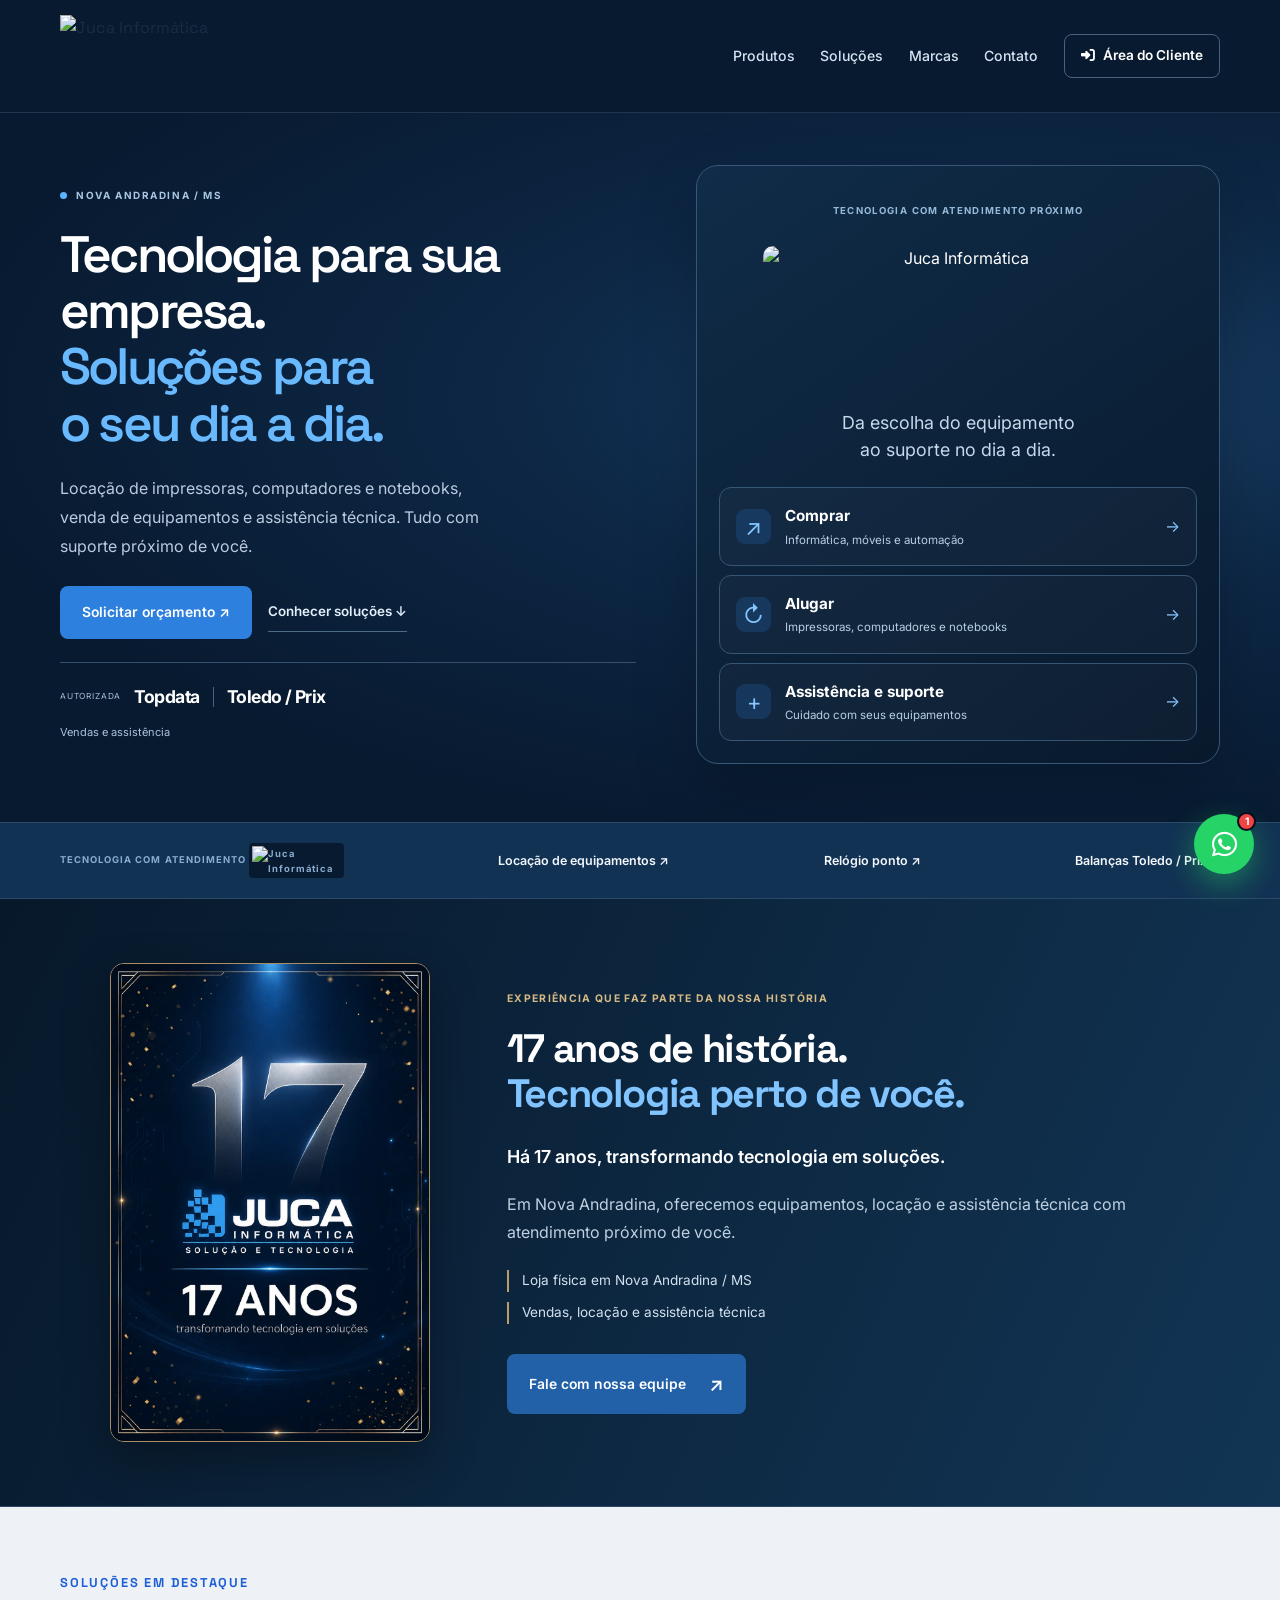
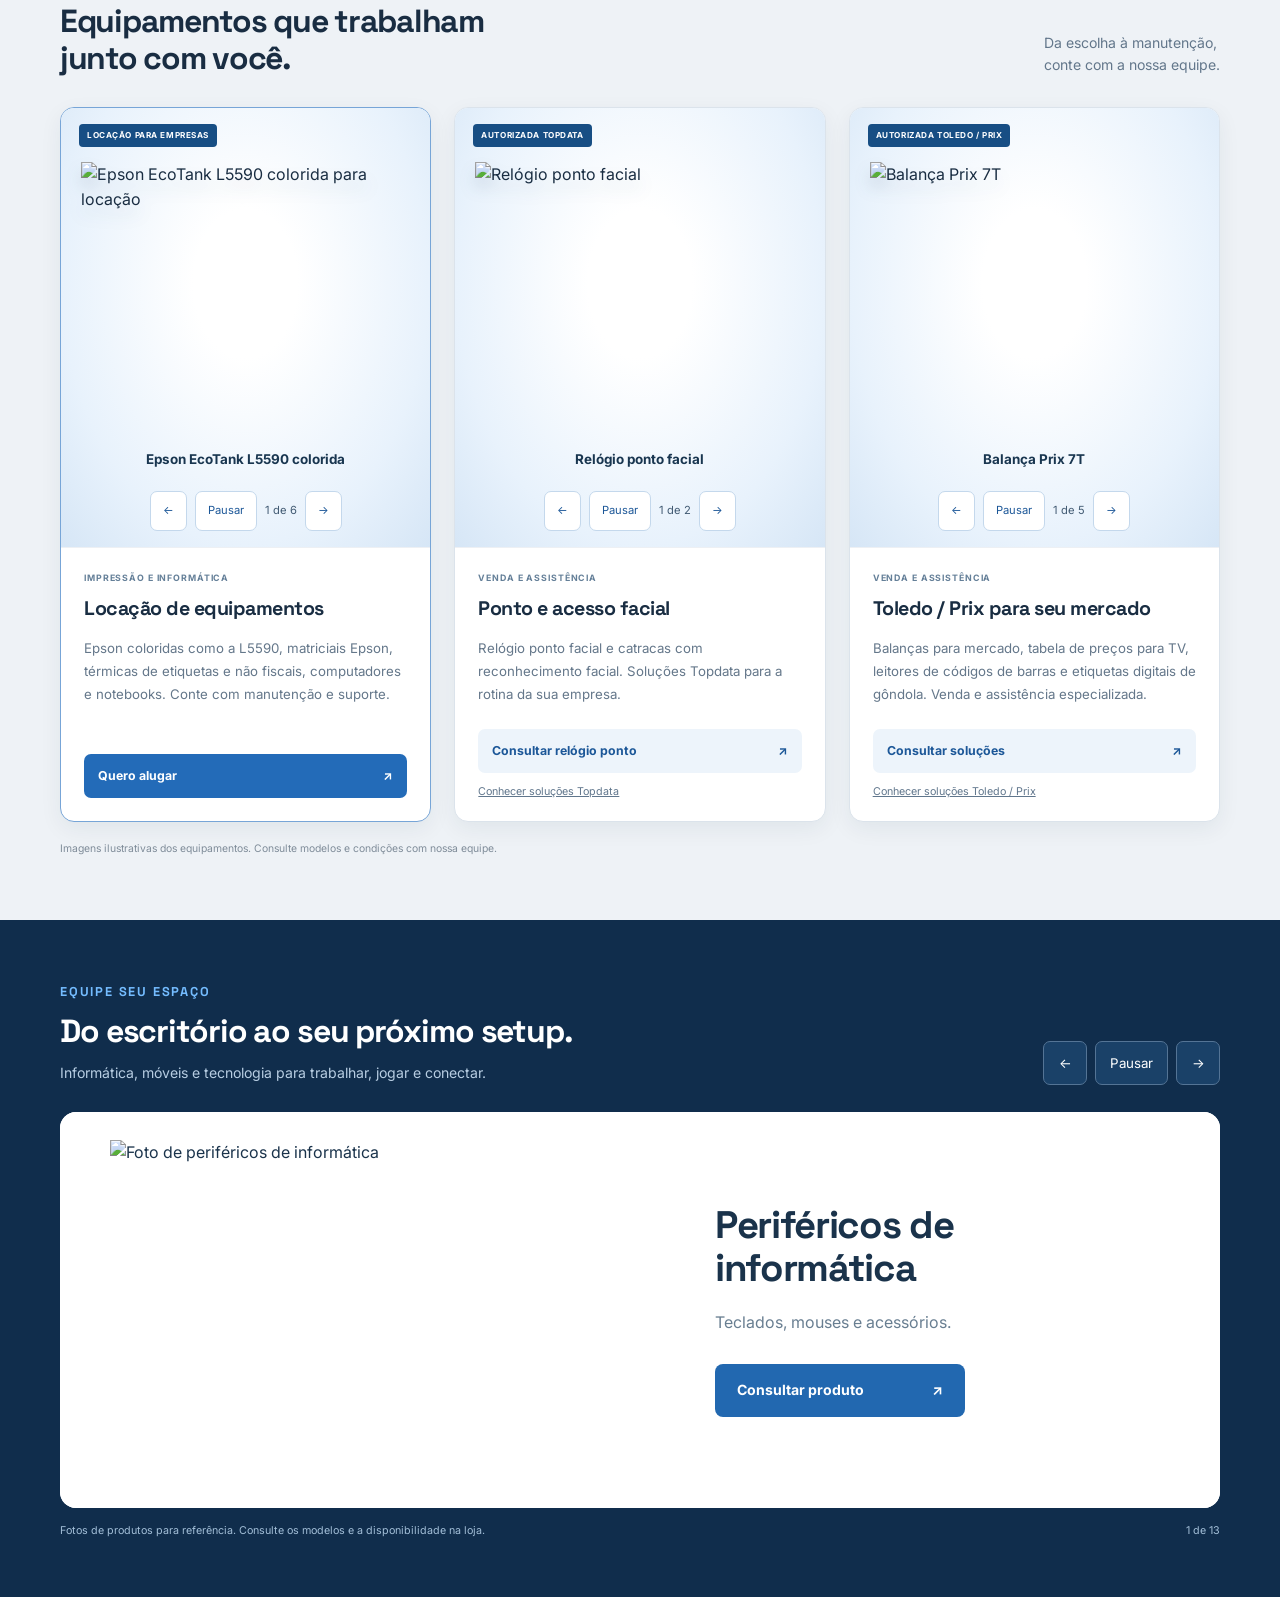
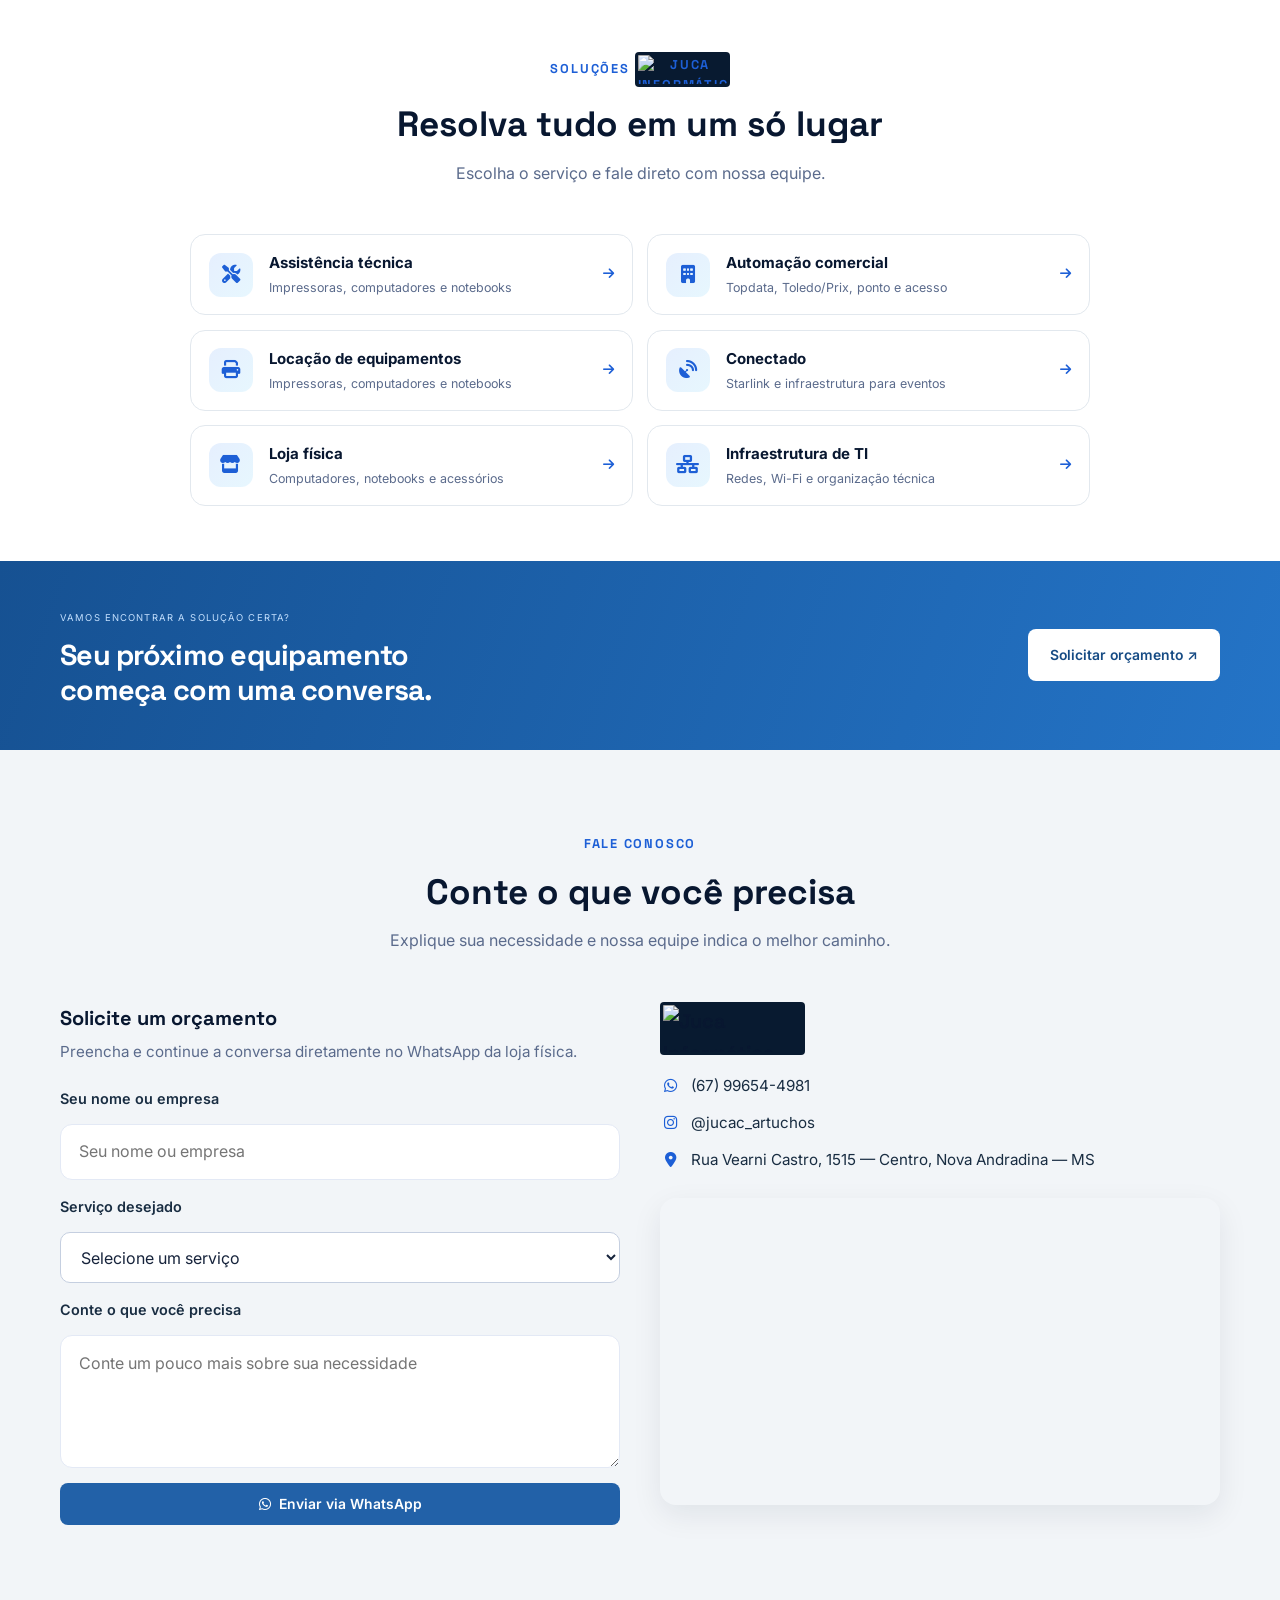
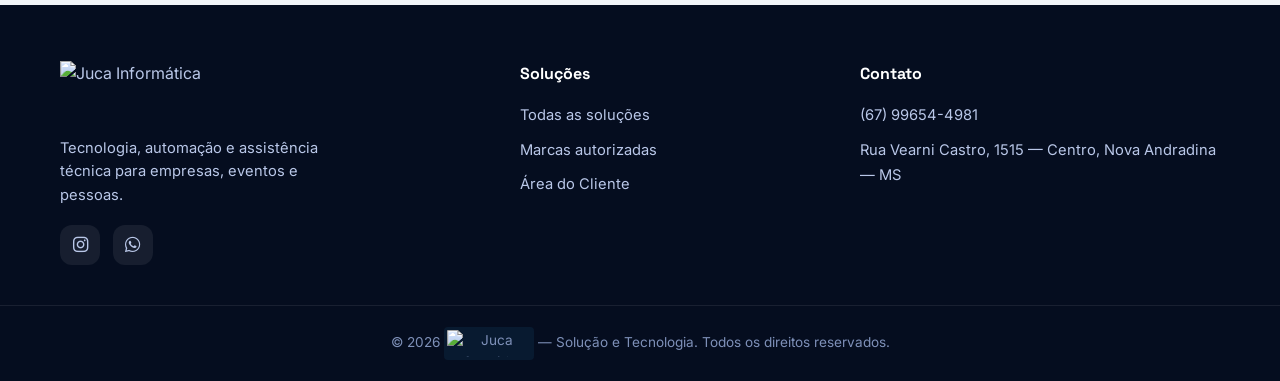
==== commit 20c82f50: "Padronizar fundo e altura da vitrine de locação com Topdata e Toledo" ====
--- a/index.html
+++ b/index.html
@@ -5,7 +5,7 @@
 <link rel="icon" href="https://klpbqpcwdhuegcmoqspj.supabase.co/storage/v1/object/public/site/img/logo.png" type="image/png">
 <title>Juca Informática | Tecnologia, Automação e Assistência Técnica</title>
 <meta name="description" content="Juca Informática em Nova Andradina-MS: assistência técnica, automação Topdata e Toledo/Prix, locação de impressoras, Starlink para eventos, infraestrutura e loja de informática.">
-<link rel="stylesheet" href="style.css?v=16"><link rel="stylesheet" href="https://cdnjs.cloudflare.com/ajax/libs/font-awesome/6.5.1/css/all.min.css"><link rel="preconnect" href="https://fonts.googleapis.com"><link rel="preconnect" href="https://fonts.gstatic.com" crossorigin><link rel="stylesheet" href="https://fonts.googleapis.com/css2?family=Inter:wght@400;500;600;700;800&family=Space+Grotesk:wght@500;600;700&display=swap">
+<link rel="stylesheet" href="style.css?v=17"><link rel="stylesheet" href="https://cdnjs.cloudflare.com/ajax/libs/font-awesome/6.5.1/css/all.min.css"><link rel="preconnect" href="https://fonts.googleapis.com"><link rel="preconnect" href="https://fonts.gstatic.com" crossorigin><link rel="stylesheet" href="https://fonts.googleapis.com/css2?family=Inter:wght@400;500;600;700;800&family=Space+Grotesk:wght@500;600;700&display=swap">
 <script>(function(w,d,s,l,i){w[l]=w[l]||[];w[l].push({'gtm.start':new Date().getTime(),event:'gtm.js'});var f=d.getElementsByTagName(s)[0],j=d.createElement(s),dl=l!='dataLayer'?'&l='+l:'';j.async=true;j.src='https://www.googletagmanager.com/gtm.js?id='+i+dl;f.parentNode.insertBefore(j,f);})(window,document,'script','dataLayer','GTM-P9BH4CN7');</script>
 </head>
 <body class="home-light home-rich"><noscript><iframe src="https://www.googletagmanager.com/ns.html?id=GTM-P9BH4CN7" height="0" width="0" style="display:none;visibility:hidden"></iframe></noscript>
@@ -33,7 +33,7 @@
 <section id="marcas" class="section commercial-section"><div class="container">
 <div class="commercial-heading"><div><span class="section-tag">SOLUÇÕES EM DESTAQUE</span><h2>Equipamentos que trabalham<br>junto com você.</h2></div><p>Da escolha à manutenção,<br>conte com a nossa equipe.</p></div>
 <div class="commercial-grid">
-<article class="commercial-card rental-card" id="locacao"><div class="commercial-photo"><span class="commercial-badge">LOCAÇÃO PARA EMPRESAS</span><div class="rental-carousel" data-rental-carousel role="region" aria-label="Equipamentos para locação" aria-roledescription="carrossel"><div class="rental-slides"><figure class="rental-slide is-active"><img src="https://a-static.mlcdn.com.br/1500x1500/impressora-multifuncional-epson-ecotank-l5590-tanque-de-tinta-colorida-usb-wi-fi-adf/magazineluiza/237853400/28970806f6ae8d10c5eb19afcb004417.jpg" alt="Epson EcoTank L5590 colorida para locação" loading="eager"><figcaption>Epson EcoTank L5590 colorida</figcaption></figure><figure class="rental-slide" aria-hidden="true" inert><img src="https://i5.walmartimages.com/seo/Dell-OptiPlex-7000-7010-Desktop-Computer-13th-Gen-Intel-Core-i5-64-GB-RAM-1-TB-SSD-Intel-UHD-Graphics-770-DVD-Writer-Windows-11-Pro-Black_46232967-a507-47f2-8cab-e7c5b35ffee0.44779cbd54da6a0d0addd3f43232b597.jpeg" alt="Computadores para locação" loading="eager"><figcaption>Computadores</figcaption></figure><figure class="rental-slide" aria-hidden="true" inert><img src="https://images.kabum.com.br/produtos/fotos/sync_mirakl/1028020/xlarge/Notebook-Dell-15-Dc15-i51334u-u70-15-6-Full-Hd-13-Gen-Intel-Core-i5-16gb-512gb-SSD-Linux-Preto-Carbono_1775669028.jpg" alt="Notebooks para locação" loading="eager"><figcaption>Notebooks</figcaption></figure><figure class="rental-slide" aria-hidden="true" inert><img src="https://atehno.md/files/items/printer-epson-lx-350-a4-9359843211984_3.jpg" alt="Impressoras matriciais Epson para locação" loading="eager"><figcaption>Impressoras matriciais Epson</figcaption></figure><figure class="rental-slide" aria-hidden="true" inert><img src="https://images.tcdn.com.br/img/img_prod/159960/impressora_termica_zd220_zebra_89_1_1e4df70fb299a3addca5ab8dfb7ffd4a.jpg" alt="Impressoras térmicas de etiquetas para locação" loading="eager"><figcaption>Impressoras térmicas de etiquetas</figcaption></figure><figure class="rental-slide" aria-hidden="true" inert><img src="https://cdn.awsli.com.br/2500x2500/1300/1300470/produto/181086112a62edff321.jpg" alt="Impressoras térmicas não fiscais para locação" loading="eager"><figcaption>Impressoras térmicas não fiscais</figcaption></figure></div><div class="rental-controls"><button type="button" data-rental-prev aria-label="Equipamento anterior">←</button><button type="button" data-rental-pause aria-label="Pausar rotação da locação">Pausar</button><span data-rental-position>1 de 6</span><button type="button" data-rental-next aria-label="Próximo equipamento">→</button></div></div></div><div class="commercial-copy"><span class="commercial-category">IMPRESSÃO E INFORMÁTICA</span><h3>Locação de equipamentos</h3><p>Epson coloridas como a L5590, matriciais Epson, térmicas de etiquetas e não fiscais, computadores e notebooks. Conte com manutenção e suporte.</p><a class="commercial-cta" href="https://wa.me/5567996544981?text=Ol%C3%A1!%20Quero%20um%20or%C3%A7amento%20de%20loca%C3%A7%C3%A3o%20de%20equipamentos." target="_blank" rel="noopener">Quero alugar <span aria-hidden="true">↗</span></a></div></article>
+<article class="commercial-card rental-card" id="locacao"><div class="commercial-photo brand-product-stage"><span class="commercial-badge">LOCAÇÃO PARA EMPRESAS</span><div class="rental-carousel" data-rental-carousel role="region" aria-label="Equipamentos para locação" aria-roledescription="carrossel"><div class="rental-slides"><figure class="rental-slide is-active"><img src="https://a-static.mlcdn.com.br/1500x1500/impressora-multifuncional-epson-ecotank-l5590-tanque-de-tinta-colorida-usb-wi-fi-adf/magazineluiza/237853400/28970806f6ae8d10c5eb19afcb004417.jpg" alt="Epson EcoTank L5590 colorida para locação" loading="eager"><figcaption>Epson EcoTank L5590 colorida</figcaption></figure><figure class="rental-slide" aria-hidden="true" inert><img src="https://i5.walmartimages.com/seo/Dell-OptiPlex-7000-7010-Desktop-Computer-13th-Gen-Intel-Core-i5-64-GB-RAM-1-TB-SSD-Intel-UHD-Graphics-770-DVD-Writer-Windows-11-Pro-Black_46232967-a507-47f2-8cab-e7c5b35ffee0.44779cbd54da6a0d0addd3f43232b597.jpeg" alt="Computadores para locação" loading="eager"><figcaption>Computadores</figcaption></figure><figure class="rental-slide" aria-hidden="true" inert><img src="https://images.kabum.com.br/produtos/fotos/sync_mirakl/1028020/xlarge/Notebook-Dell-15-Dc15-i51334u-u70-15-6-Full-Hd-13-Gen-Intel-Core-i5-16gb-512gb-SSD-Linux-Preto-Carbono_1775669028.jpg" alt="Notebooks para locação" loading="eager"><figcaption>Notebooks</figcaption></figure><figure class="rental-slide" aria-hidden="true" inert><img src="https://atehno.md/files/items/printer-epson-lx-350-a4-9359843211984_3.jpg" alt="Impressoras matriciais Epson para locação" loading="eager"><figcaption>Impressoras matriciais Epson</figcaption></figure><figure class="rental-slide" aria-hidden="true" inert><img src="https://images.tcdn.com.br/img/img_prod/159960/impressora_termica_zd220_zebra_89_1_1e4df70fb299a3addca5ab8dfb7ffd4a.jpg" alt="Impressoras térmicas de etiquetas para locação" loading="eager"><figcaption>Impressoras térmicas de etiquetas</figcaption></figure><figure class="rental-slide" aria-hidden="true" inert><img src="https://cdn.awsli.com.br/2500x2500/1300/1300470/produto/181086112a62edff321.jpg" alt="Impressoras térmicas não fiscais para locação" loading="eager"><figcaption>Impressoras térmicas não fiscais</figcaption></figure></div><div class="rental-controls"><button type="button" data-rental-prev aria-label="Equipamento anterior">←</button><button type="button" data-rental-pause aria-label="Pausar rotação da locação">Pausar</button><span data-rental-position>1 de 6</span><button type="button" data-rental-next aria-label="Próximo equipamento">→</button></div></div></div><div class="commercial-copy"><span class="commercial-category">IMPRESSÃO E INFORMÁTICA</span><h3>Locação de equipamentos</h3><p>Epson coloridas como a L5590, matriciais Epson, térmicas de etiquetas e não fiscais, computadores e notebooks. Conte com manutenção e suporte.</p><a class="commercial-cta" href="https://wa.me/5567996544981?text=Ol%C3%A1!%20Quero%20um%20or%C3%A7amento%20de%20loca%C3%A7%C3%A3o%20de%20equipamentos." target="_blank" rel="noopener">Quero alugar <span aria-hidden="true">↗</span></a></div></article>
 <article class="commercial-card"><div class="commercial-photo brand-product-stage"><span class="commercial-badge">AUTORIZADA TOPDATA</span><div class="rental-carousel brand-product-carousel" data-rental-carousel data-carousel-label="Topdata facial" role="region" aria-label="Topdata facial" aria-roledescription="carrossel"><div class="rental-slides"><figure class="rental-slide is-active"><img src="https://www.topdata.com.br/media/leitor-facial-para-controle-de-ponto.webp" alt="Relógio ponto facial" loading="eager"><figcaption>Relógio ponto facial</figcaption></figure><figure class="rental-slide" aria-hidden="true" inert><img src="https://www.topdata.com.br/media/catraca-de-acesso-com-reconhecimento-facial.webp" alt="Catraca com reconhecimento facial" loading="eager"><figcaption>Catraca com reconhecimento facial</figcaption></figure></div><div class="rental-controls"><button type="button" data-rental-prev aria-label="Equipamento anterior">←</button><button type="button" data-rental-pause aria-label="Pausar rotação: Topdata facial">Pausar</button><span data-rental-position>1 de 2</span><button type="button" data-rental-next aria-label="Próximo equipamento">→</button></div></div></div><div class="commercial-copy"><span class="commercial-category">VENDA E ASSISTÊNCIA</span><h3>Ponto e acesso facial</h3><p>Relógio ponto facial e catracas com reconhecimento facial. Soluções Topdata para a rotina da sua empresa.</p><a class="commercial-cta" href="https://wa.me/5567996544981?text=Ol%C3%A1!%20Quero%20consultar%20rel%C3%B3gio%20ponto%20Topdata." target="_blank" rel="noopener">Consultar relógio ponto <span aria-hidden="true">↗</span></a><button class="catalog-link" type="button" data-brand="topdata">Conhecer soluções Topdata</button></div></article>
 <article class="commercial-card"><div class="commercial-photo brand-product-stage"><span class="commercial-badge">AUTORIZADA TOLEDO / PRIX</span><div class="rental-carousel brand-product-carousel" data-rental-carousel data-carousel-label="Toledo e Prix" role="region" aria-label="Toledo e Prix" aria-roledescription="carrossel"><div class="rental-slides"><figure class="rental-slide is-active"><img src="https://stportalcorporativoprd.blob.core.windows.net/blobappportalc63534e8570/wp-content/uploads/2025/05/Prix-7t-desktop.png" alt="Balança Prix 7T" loading="eager"><figcaption>Balança Prix 7T</figcaption></figure><figure class="rental-slide" aria-hidden="true" inert><img src="https://stportalcorporativoprd.blob.core.windows.net/blobappportalc63534e8570/wp-content/uploads/2024/08/prix-6-desktop.png" alt="Balança Prix 6" loading="eager"><figcaption>Balança Prix 6</figcaption></figure><figure class="rental-slide" aria-hidden="true" inert><img src="https://stportalcorporativoprd.blob.core.windows.net/blobappportalc63534e8570/wp-content/uploads/2024/08/mit-player-w-mit-7-mobile.png" alt="Tabela de preços para TV · MIT 7" loading="eager"><figcaption>Tabela de preços para TV · MIT 7</figcaption></figure><figure class="rental-slide" aria-hidden="true" inert><img src="https://stportalcorporativoprd.blob.core.windows.net/blobappportalc63534e8570/wp-content/uploads/2026/06/leitor-codigo-barras-2d-prix-vsi-420-tela-celular-toledo-brasil.webp" alt="Leitor de códigos de barras · Prix VSi 420" loading="eager"><figcaption>Leitor de códigos de barras · Prix VSi 420</figcaption></figure><figure class="rental-slide" aria-hidden="true" inert><img src="https://stportalcorporativoprd.blob.core.windows.net/blobappportalc63534e8570/wp-content/uploads/2026/06/etiquetas-eletronicas-prix-tag-toledo-do-brasil-modelos.png" alt="Preço digital de gôndola · Prix Tag" loading="eager"><figcaption>Preço digital de gôndola · Prix Tag</figcaption></figure></div><div class="rental-controls"><button type="button" data-rental-prev aria-label="Equipamento anterior">←</button><button type="button" data-rental-pause aria-label="Pausar rotação: Toledo e Prix">Pausar</button><span data-rental-position>1 de 5</span><button type="button" data-rental-next aria-label="Próximo equipamento">→</button></div></div></div><div class="commercial-copy"><span class="commercial-category">VENDA E ASSISTÊNCIA</span><h3>Toledo / Prix para seu mercado</h3><p>Balanças para mercado, tabela de preços para TV, leitores de códigos de barras e etiquetas digitais de gôndola. Venda e assistência especializada.</p><a class="commercial-cta" href="https://wa.me/5567996544981?text=Ol%C3%A1!%20Quero%20consultar%20balan%C3%A7as%20Toledo%20%2F%20Prix." target="_blank" rel="noopener">Consultar soluções <span aria-hidden="true">↗</span></a><button class="catalog-link" type="button" data-brand="prix">Conhecer soluções Toledo / Prix</button></div></article>
 </div><p class="product-note">Imagens ilustrativas dos equipamentos. Consulte modelos e condições com nossa equipe.</p></div></section>
--- a/style.css
+++ b/style.css
@@ -393,3 +393,9 @@
 .brand-product-stage .rental-controls button { background:#fff; }
 .brand-product-stage .rental-controls { margin-bottom:0; }
 @media(max-width:600px) { .brand-product-stage .rental-slide img { height:250px; } }
+
+/* Align rental photography with the authorized-brand product stages. */
+.rental-card .brand-product-stage .rental-slide img { height:265px; }
+.rental-card .brand-product-stage .rental-slide figcaption { font-size:.84rem; }
+.rental-card .brand-product-stage .commercial-badge { background:#174e84; }
+@media(max-width:600px) { .rental-card .brand-product-stage .rental-slide img { height:250px; } }
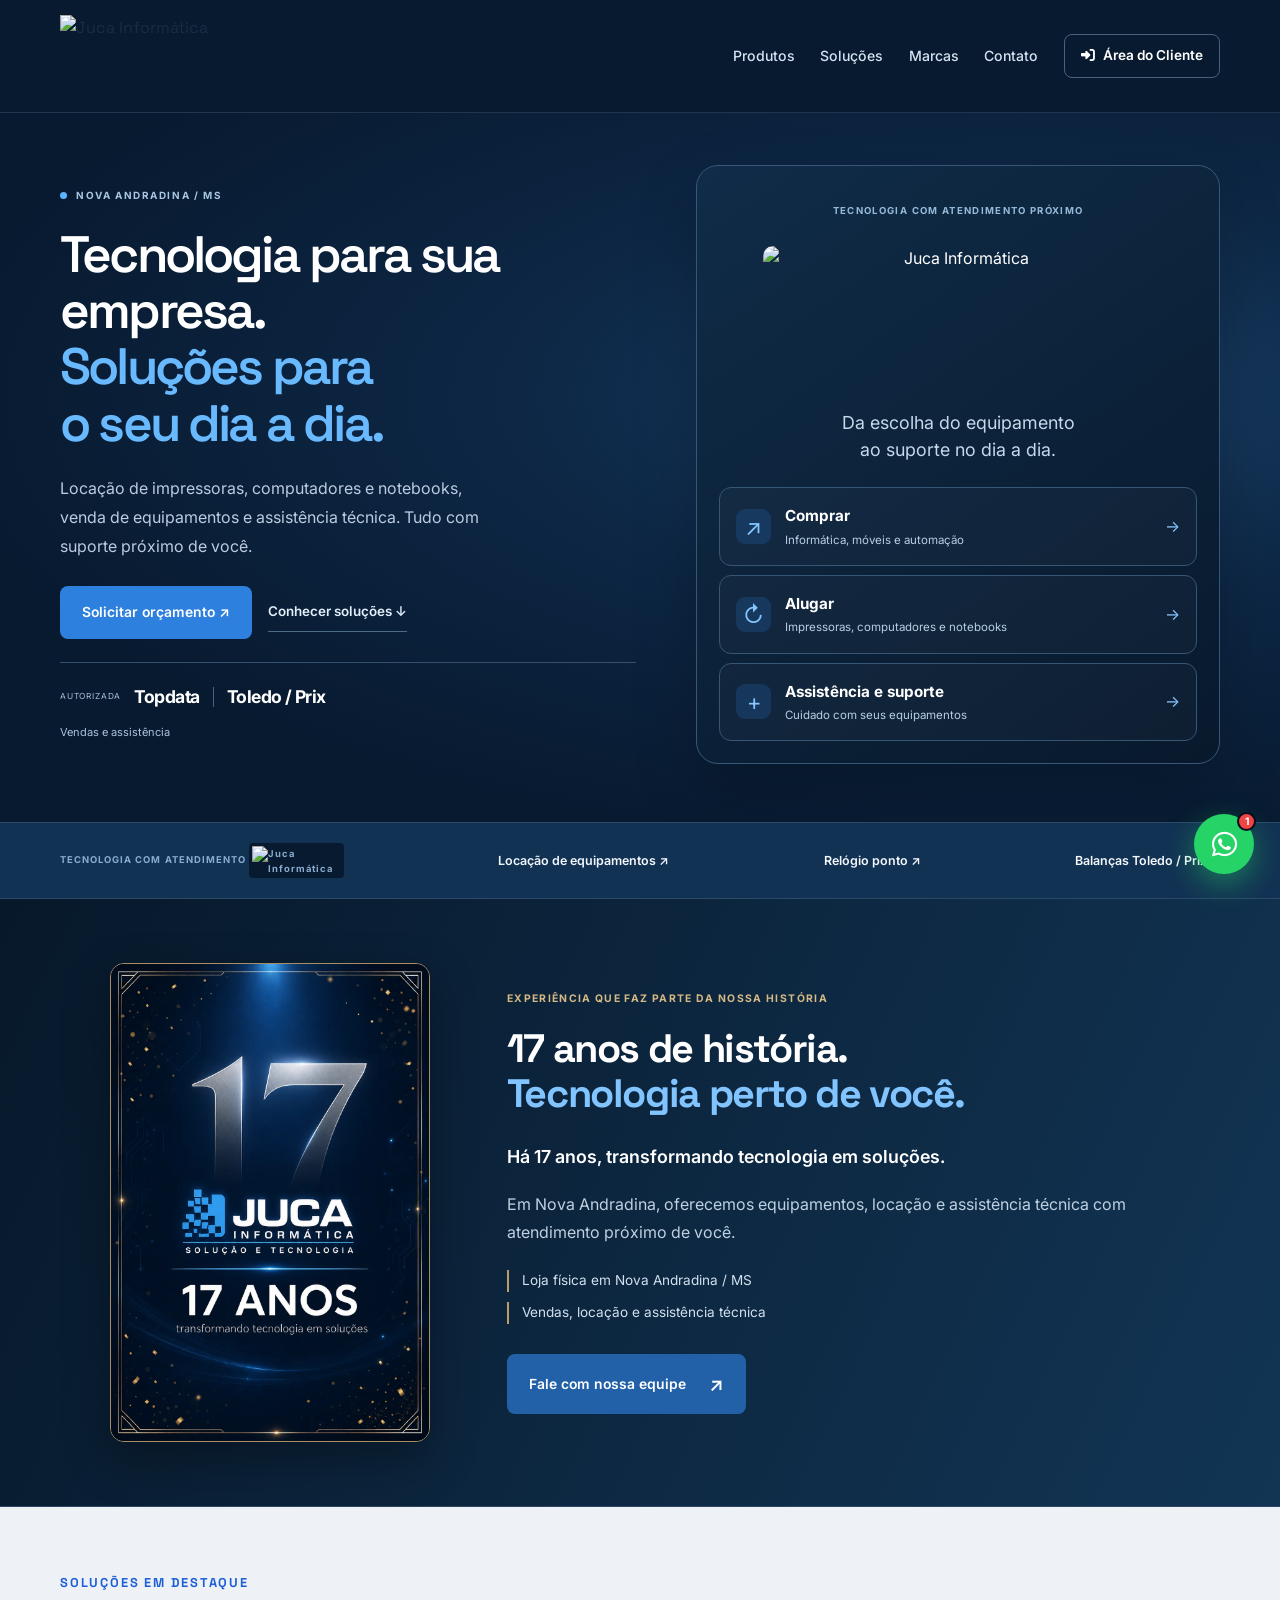
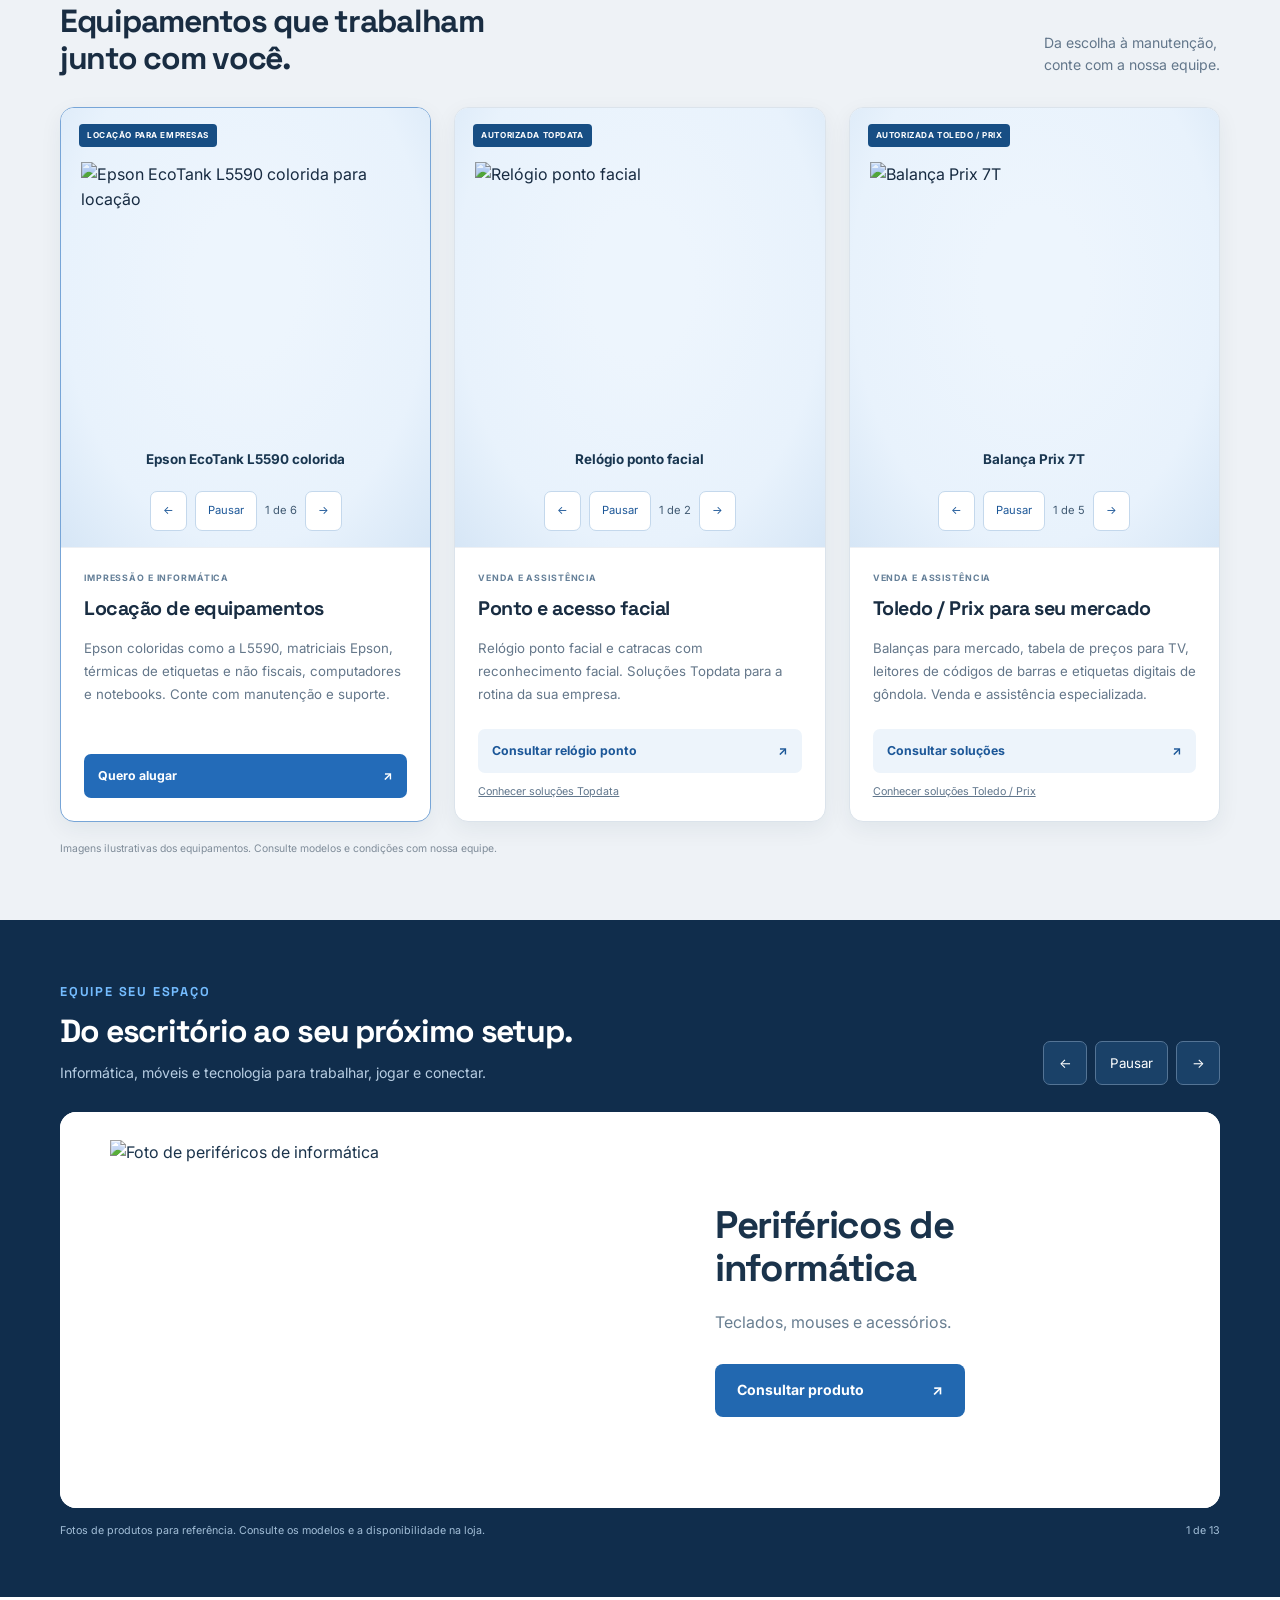
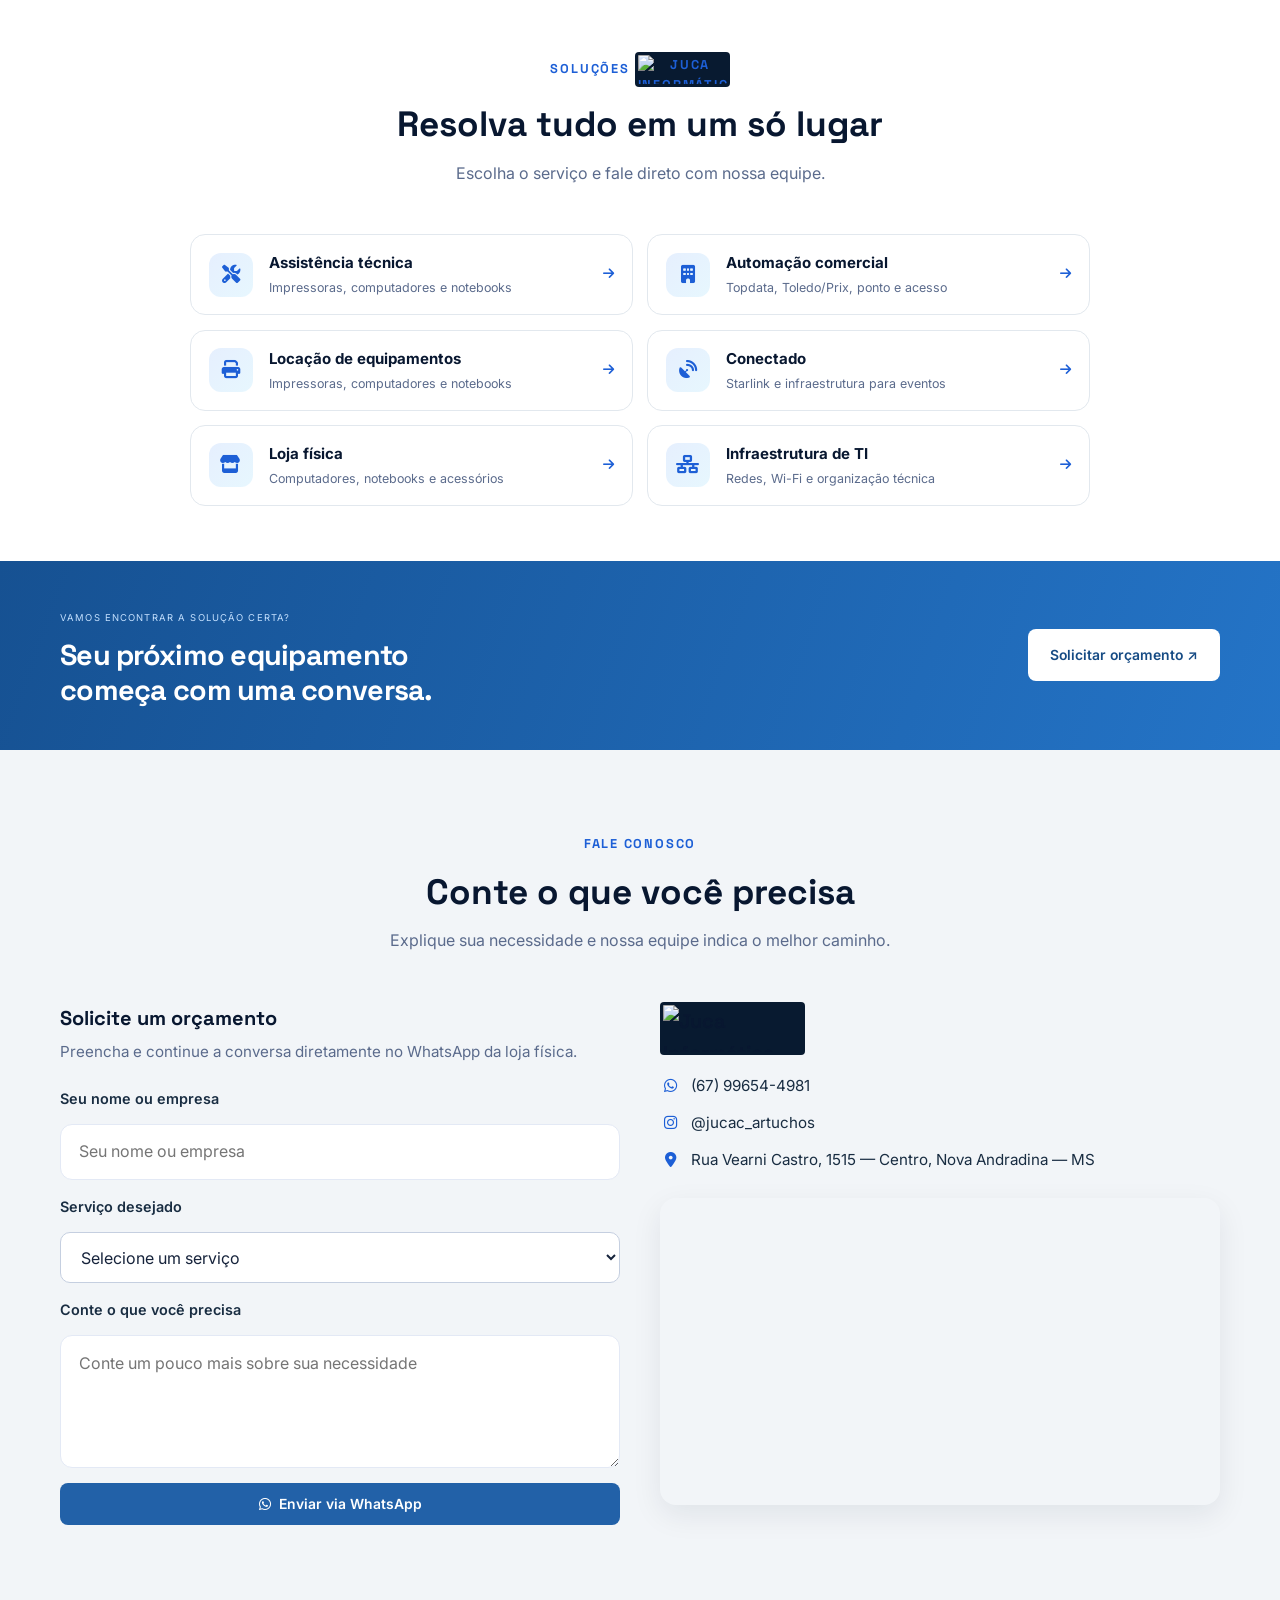
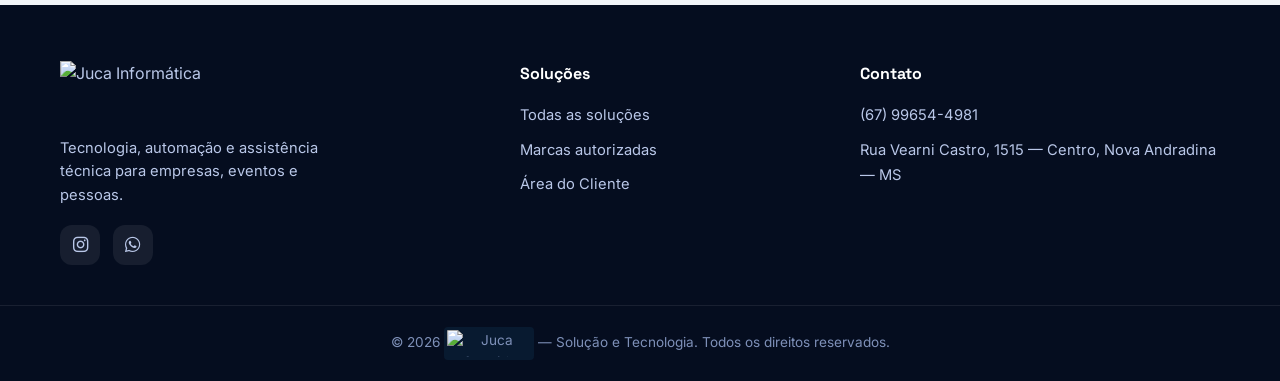
==== commit 1853eb01: "Integrar fundo branco das fotos ao azul dos cartões de produtos" ====
--- a/index.html
+++ b/index.html
@@ -5,7 +5,7 @@
 <link rel="icon" href="https://klpbqpcwdhuegcmoqspj.supabase.co/storage/v1/object/public/site/img/logo.png" type="image/png">
 <title>Juca Informática | Tecnologia, Automação e Assistência Técnica</title>
 <meta name="description" content="Juca Informática em Nova Andradina-MS: assistência técnica, automação Topdata e Toledo/Prix, locação de impressoras, Starlink para eventos, infraestrutura e loja de informática.">
-<link rel="stylesheet" href="style.css?v=17"><link rel="stylesheet" href="https://cdnjs.cloudflare.com/ajax/libs/font-awesome/6.5.1/css/all.min.css"><link rel="preconnect" href="https://fonts.googleapis.com"><link rel="preconnect" href="https://fonts.gstatic.com" crossorigin><link rel="stylesheet" href="https://fonts.googleapis.com/css2?family=Inter:wght@400;500;600;700;800&family=Space+Grotesk:wght@500;600;700&display=swap">
+<link rel="stylesheet" href="style.css?v=18"><link rel="stylesheet" href="https://cdnjs.cloudflare.com/ajax/libs/font-awesome/6.5.1/css/all.min.css"><link rel="preconnect" href="https://fonts.googleapis.com"><link rel="preconnect" href="https://fonts.gstatic.com" crossorigin><link rel="stylesheet" href="https://fonts.googleapis.com/css2?family=Inter:wght@400;500;600;700;800&family=Space+Grotesk:wght@500;600;700&display=swap">
 <script>(function(w,d,s,l,i){w[l]=w[l]||[];w[l].push({'gtm.start':new Date().getTime(),event:'gtm.js'});var f=d.getElementsByTagName(s)[0],j=d.createElement(s),dl=l!='dataLayer'?'&l='+l:'';j.async=true;j.src='https://www.googletagmanager.com/gtm.js?id='+i+dl;f.parentNode.insertBefore(j,f);})(window,document,'script','dataLayer','GTM-P9BH4CN7');</script>
 </head>
 <body class="home-light home-rich"><noscript><iframe src="https://www.googletagmanager.com/ns.html?id=GTM-P9BH4CN7" height="0" width="0" style="display:none;visibility:hidden"></iframe></noscript>
--- a/style.css
+++ b/style.css
@@ -386,7 +386,7 @@
 #historia { scroll-margin-top:115px; }
 
 /* Product stages: a soft blue backdrop keeps equipment details visible. */
-.commercial-photo.brand-product-stage { background:radial-gradient(ellipse at 50% 40%,#fff 20%,#e8f2fc 70%,#d6e6f6); padding:54px 20px 16px; }
+.commercial-photo.brand-product-stage { background:radial-gradient(ellipse at 50% 40%,#edf5fd 20%,#e8f2fc 70%,#d6e6f6); padding:54px 20px 16px; }
 .brand-product-stage .commercial-badge { background:#174e84; color:#fff; }
 .brand-product-stage .rental-slide img { height:265px; filter:drop-shadow(0 10px 8px #16395720); }
 .brand-product-stage .rental-slide figcaption { font-size:.84rem; min-height:3em; line-height:1.4; }
@@ -399,3 +399,8 @@
 .rental-card .brand-product-stage .rental-slide figcaption { font-size:.84rem; }
 .rental-card .brand-product-stage .commercial-badge { background:#174e84; }
 @media(max-width:600px) { .rental-card .brand-product-stage .rental-slide img { height:250px; } }
+
+/* Blend white photo backgrounds into the blue stage without altering source photos. */
+.brand-product-stage { isolation:isolate; }
+.brand-product-stage .rental-slide.is-active { opacity:1; }
+.brand-product-stage .rental-slide img { mix-blend-mode:multiply; filter:none; }
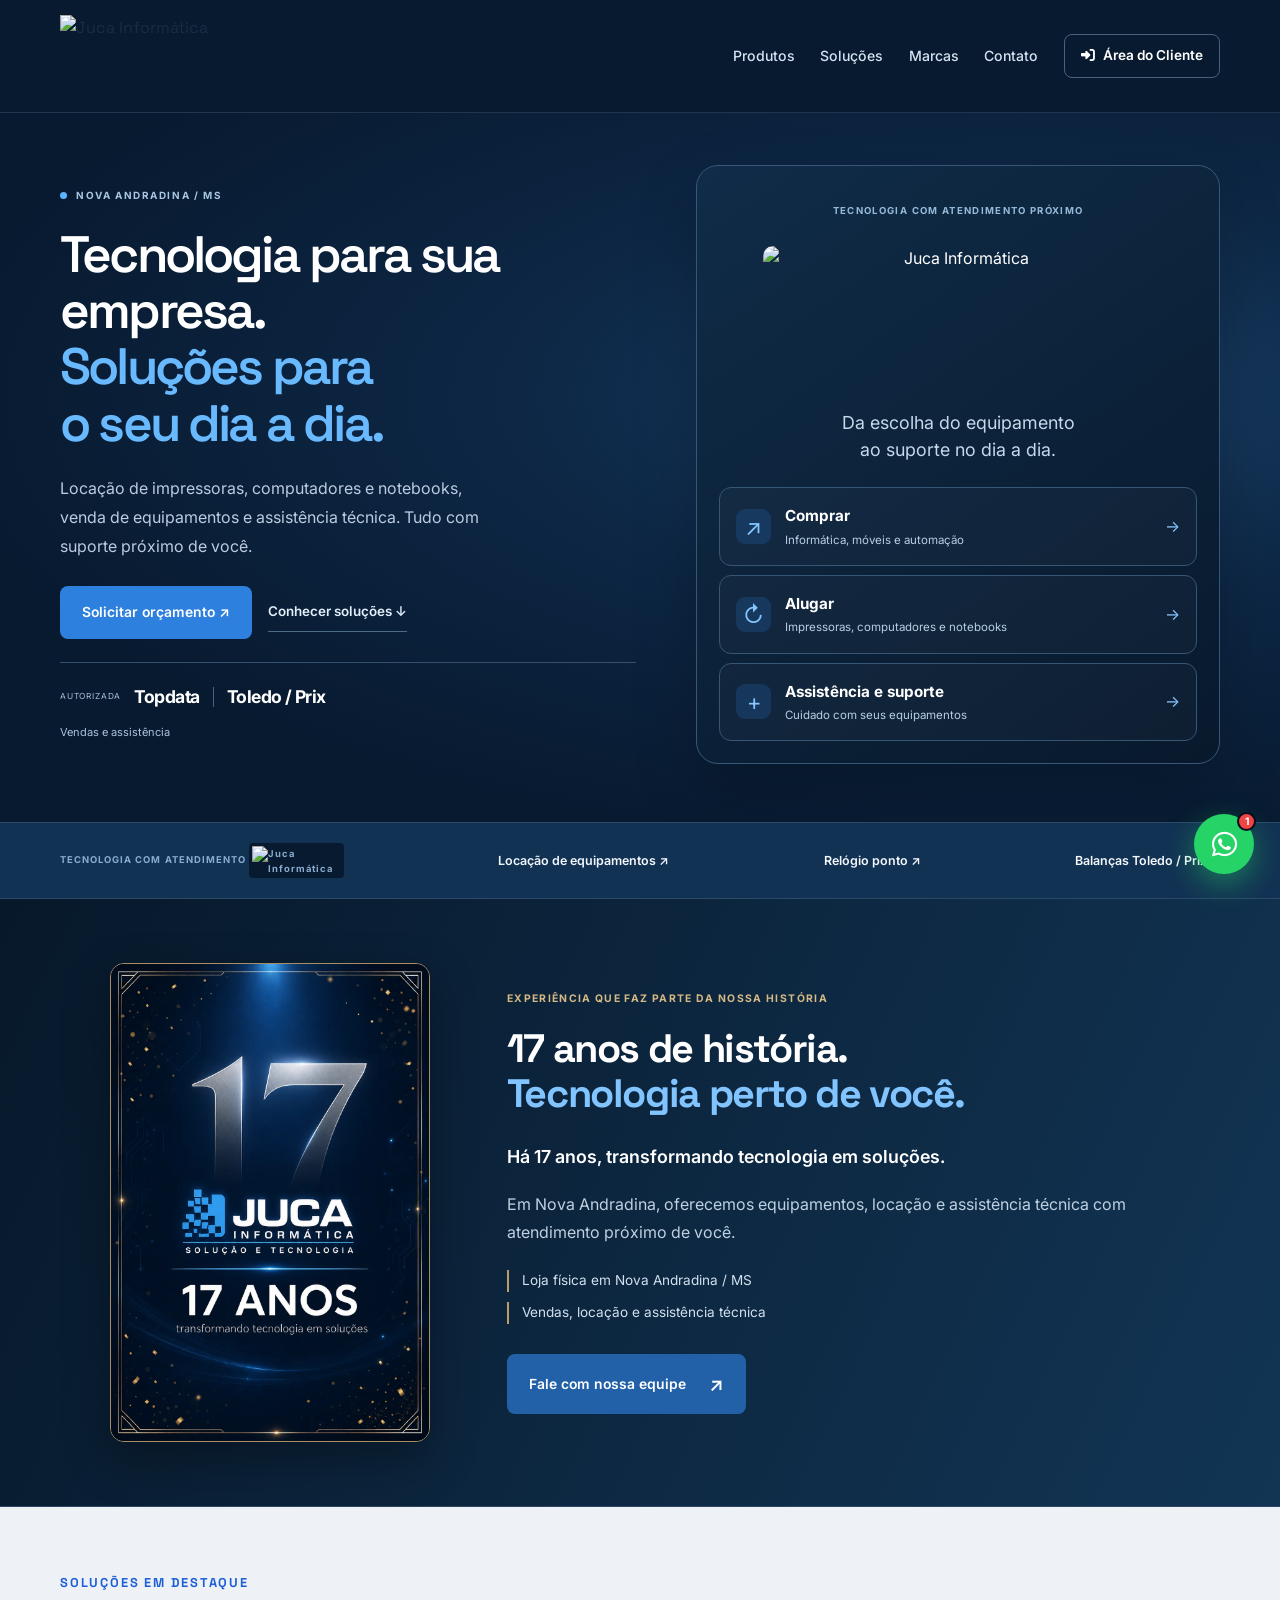
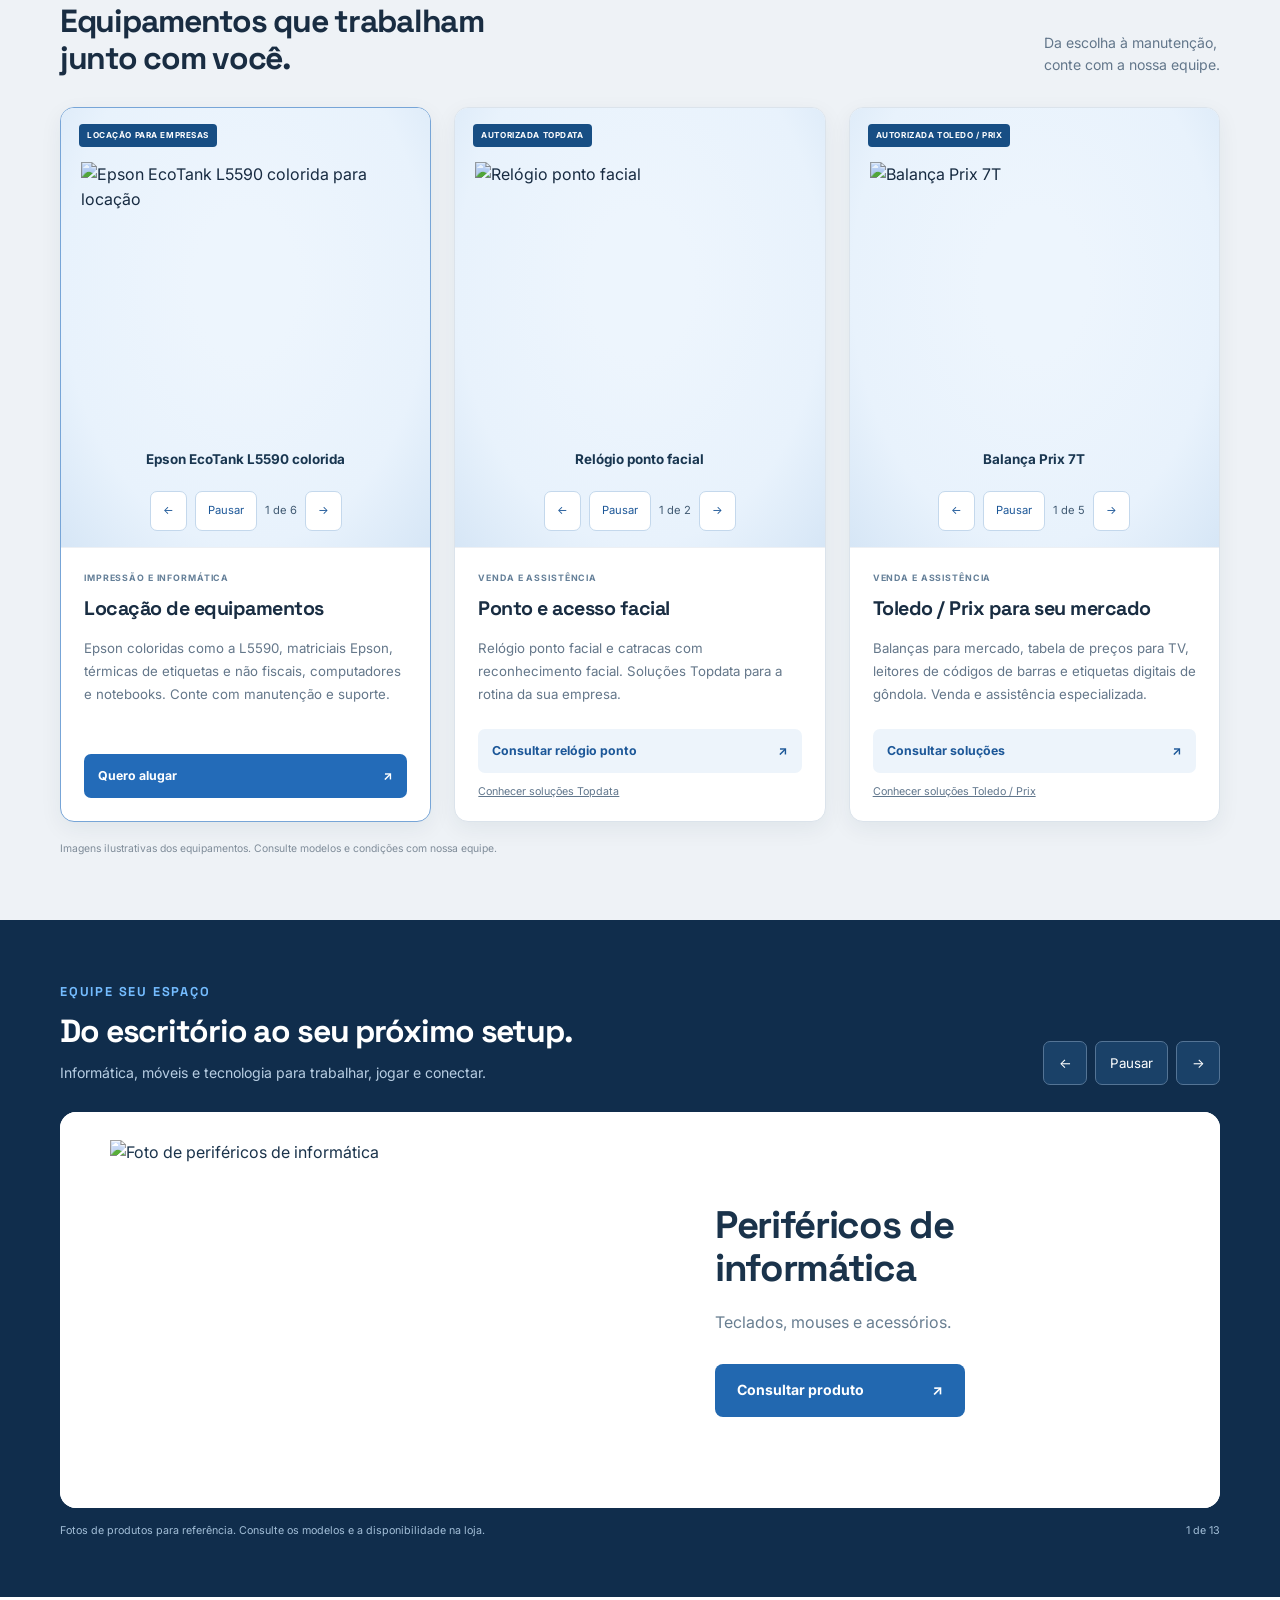
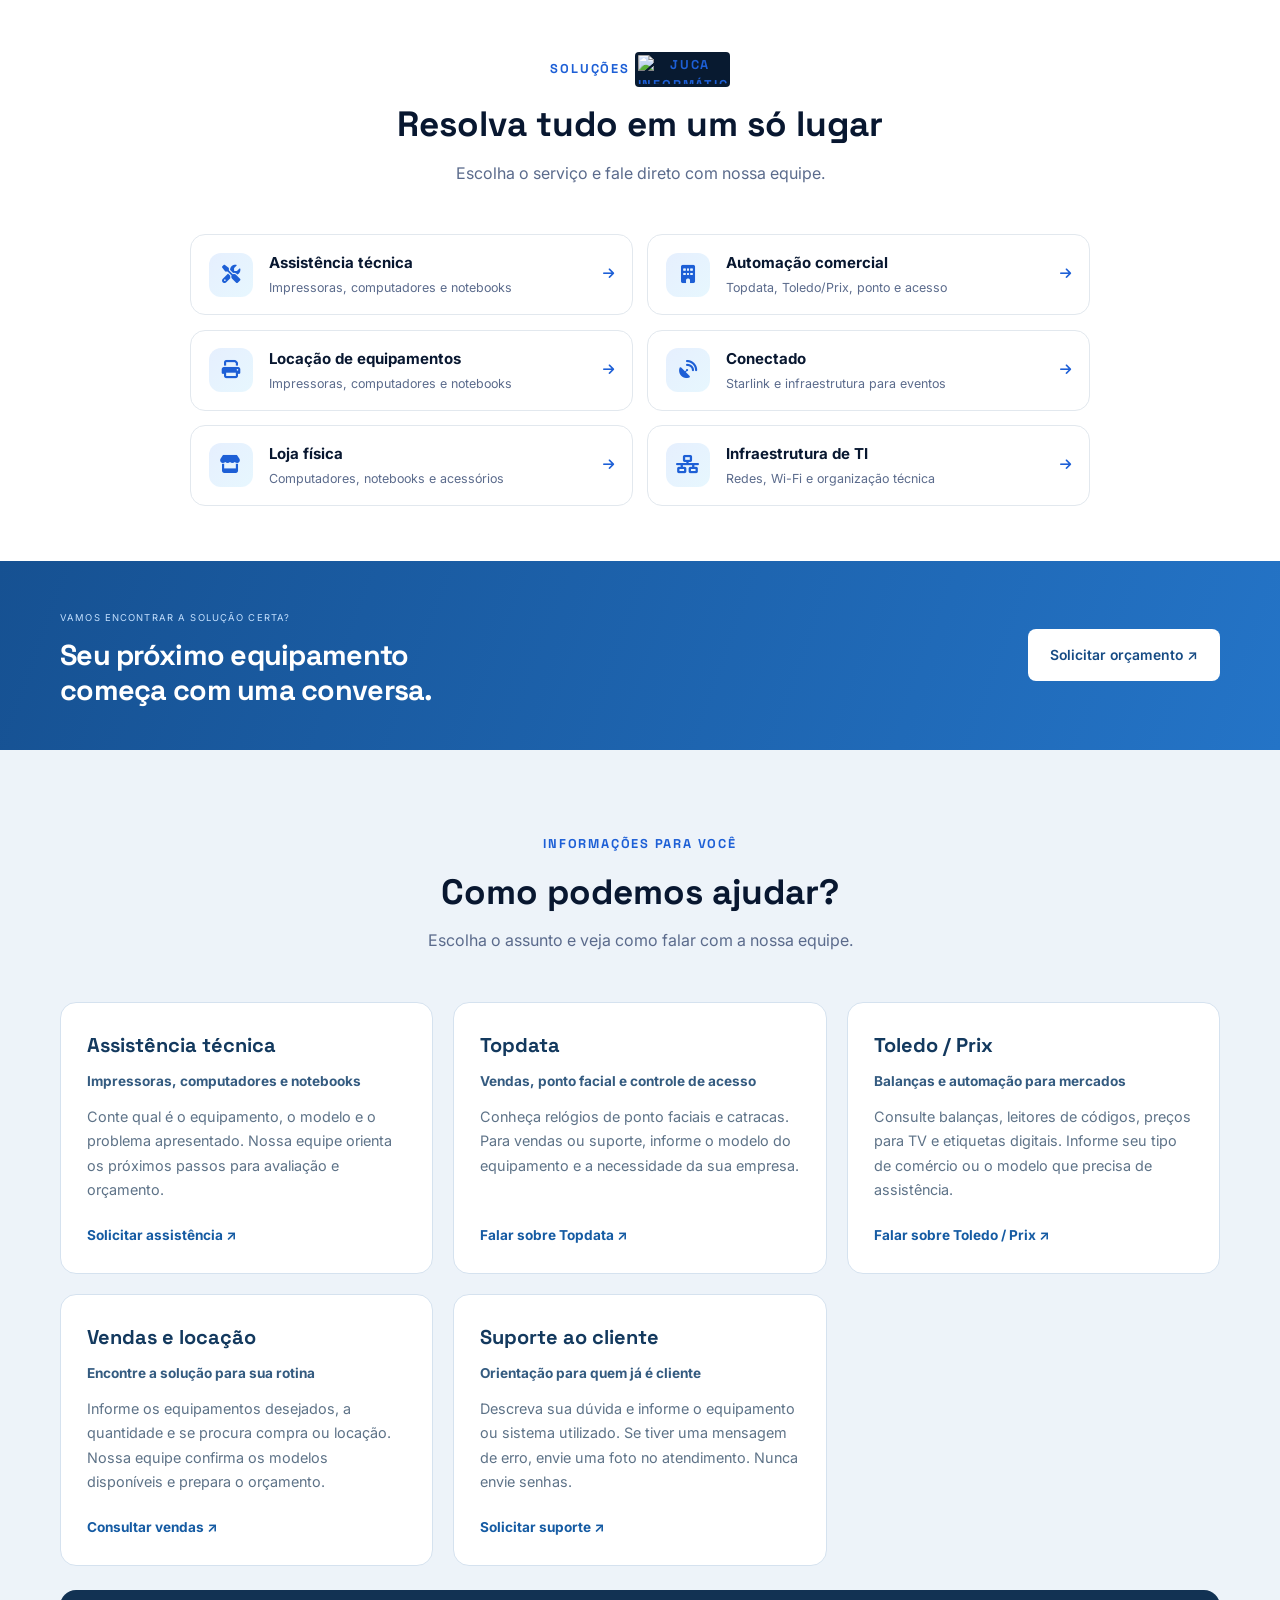
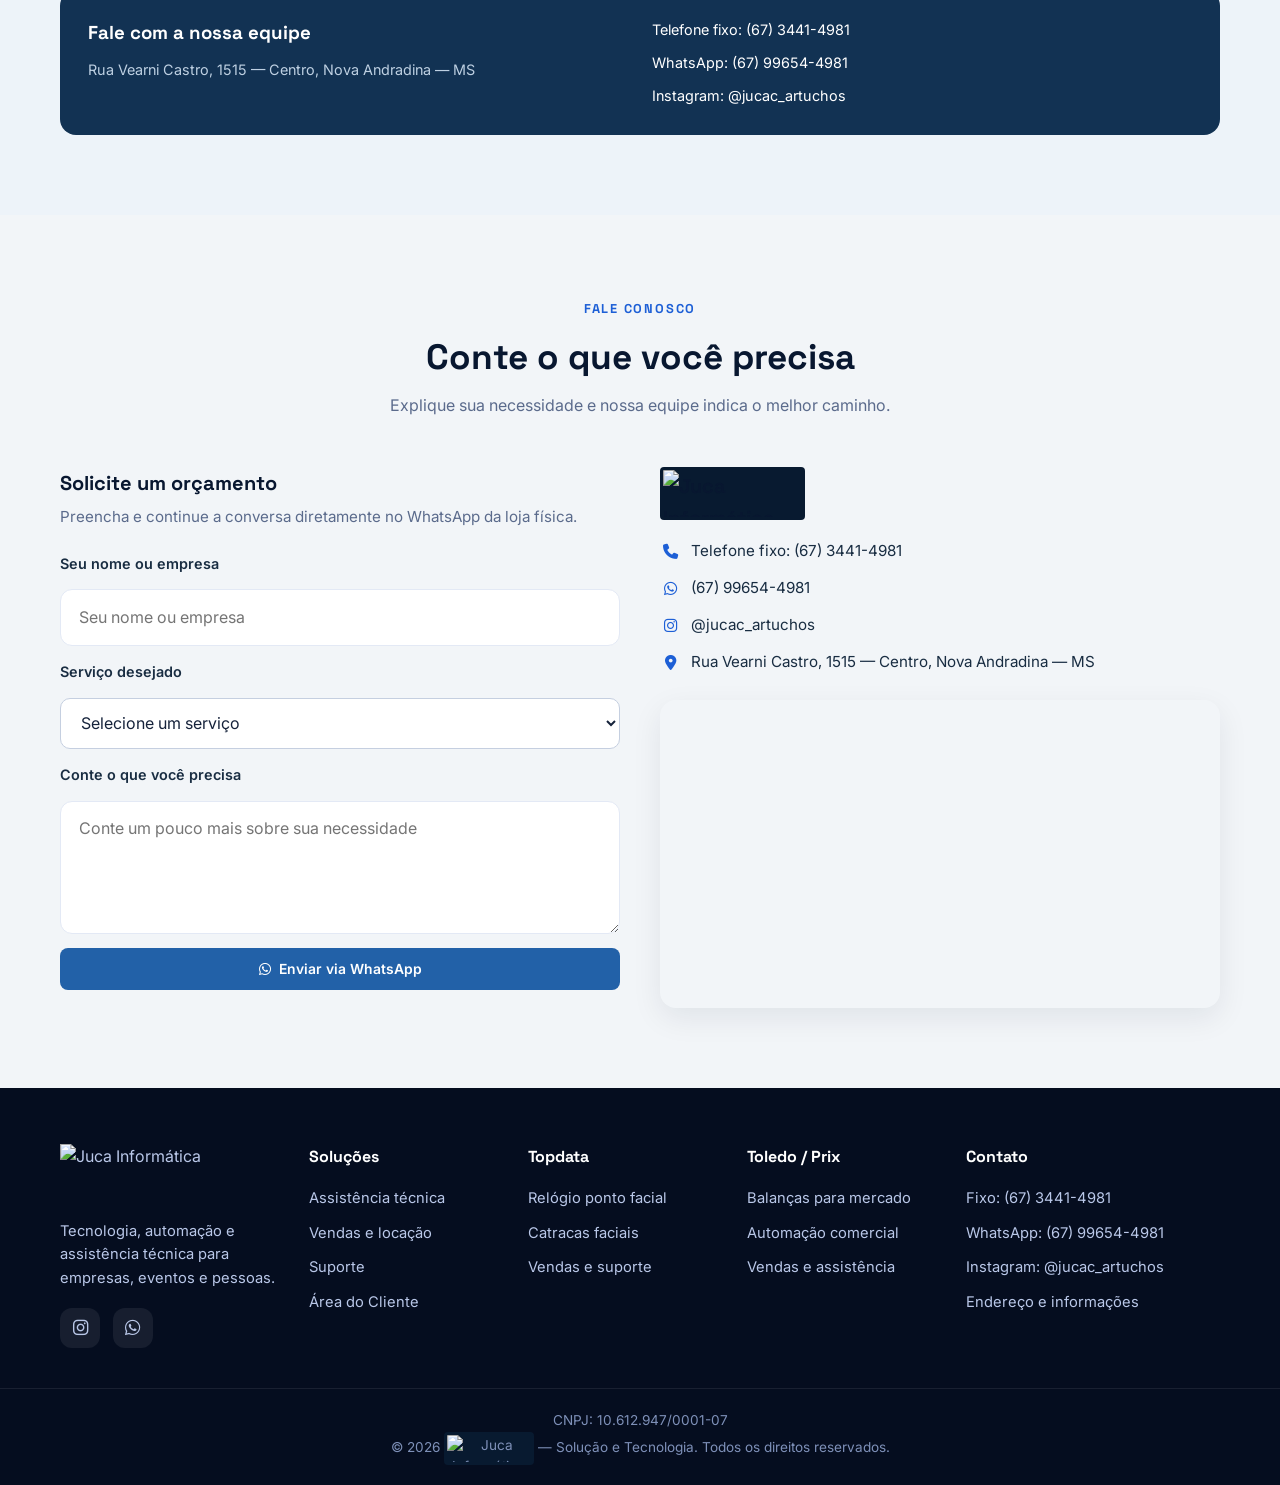
==== commit 0443685b: "Publicar CNPJ, telefone fixo e área de atendimento com novo rodapé" ====
--- a/index.html
+++ b/index.html
@@ -5,7 +5,7 @@
 <link rel="icon" href="https://klpbqpcwdhuegcmoqspj.supabase.co/storage/v1/object/public/site/img/logo.png" type="image/png">
 <title>Juca Informática | Tecnologia, Automação e Assistência Técnica</title>
 <meta name="description" content="Juca Informática em Nova Andradina-MS: assistência técnica, automação Topdata e Toledo/Prix, locação de impressoras, Starlink para eventos, infraestrutura e loja de informática.">
-<link rel="stylesheet" href="style.css?v=18"><link rel="stylesheet" href="https://cdnjs.cloudflare.com/ajax/libs/font-awesome/6.5.1/css/all.min.css"><link rel="preconnect" href="https://fonts.googleapis.com"><link rel="preconnect" href="https://fonts.gstatic.com" crossorigin><link rel="stylesheet" href="https://fonts.googleapis.com/css2?family=Inter:wght@400;500;600;700;800&family=Space+Grotesk:wght@500;600;700&display=swap">
+<link rel="stylesheet" href="style.css?v=19"><link rel="stylesheet" href="https://cdnjs.cloudflare.com/ajax/libs/font-awesome/6.5.1/css/all.min.css"><link rel="preconnect" href="https://fonts.googleapis.com"><link rel="preconnect" href="https://fonts.gstatic.com" crossorigin><link rel="stylesheet" href="https://fonts.googleapis.com/css2?family=Inter:wght@400;500;600;700;800&family=Space+Grotesk:wght@500;600;700&display=swap">
 <script>(function(w,d,s,l,i){w[l]=w[l]||[];w[l].push({'gtm.start':new Date().getTime(),event:'gtm.js'});var f=d.getElementsByTagName(s)[0],j=d.createElement(s),dl=l!='dataLayer'?'&l='+l:'';j.async=true;j.src='https://www.googletagmanager.com/gtm.js?id='+i+dl;f.parentNode.insertBefore(j,f);})(window,document,'script','dataLayer','GTM-P9BH4CN7');</script>
 </head>
 <body class="home-light home-rich"><noscript><iframe src="https://www.googletagmanager.com/ns.html?id=GTM-P9BH4CN7" height="0" width="0" style="display:none;visibility:hidden"></iframe></noscript>
@@ -38,8 +38,8 @@
 <article class="commercial-card"><div class="commercial-photo brand-product-stage"><span class="commercial-badge">AUTORIZADA TOLEDO / PRIX</span><div class="rental-carousel brand-product-carousel" data-rental-carousel data-carousel-label="Toledo e Prix" role="region" aria-label="Toledo e Prix" aria-roledescription="carrossel"><div class="rental-slides"><figure class="rental-slide is-active"><img src="https://stportalcorporativoprd.blob.core.windows.net/blobappportalc63534e8570/wp-content/uploads/2025/05/Prix-7t-desktop.png" alt="Balança Prix 7T" loading="eager"><figcaption>Balança Prix 7T</figcaption></figure><figure class="rental-slide" aria-hidden="true" inert><img src="https://stportalcorporativoprd.blob.core.windows.net/blobappportalc63534e8570/wp-content/uploads/2024/08/prix-6-desktop.png" alt="Balança Prix 6" loading="eager"><figcaption>Balança Prix 6</figcaption></figure><figure class="rental-slide" aria-hidden="true" inert><img src="https://stportalcorporativoprd.blob.core.windows.net/blobappportalc63534e8570/wp-content/uploads/2024/08/mit-player-w-mit-7-mobile.png" alt="Tabela de preços para TV · MIT 7" loading="eager"><figcaption>Tabela de preços para TV · MIT 7</figcaption></figure><figure class="rental-slide" aria-hidden="true" inert><img src="https://stportalcorporativoprd.blob.core.windows.net/blobappportalc63534e8570/wp-content/uploads/2026/06/leitor-codigo-barras-2d-prix-vsi-420-tela-celular-toledo-brasil.webp" alt="Leitor de códigos de barras · Prix VSi 420" loading="eager"><figcaption>Leitor de códigos de barras · Prix VSi 420</figcaption></figure><figure class="rental-slide" aria-hidden="true" inert><img src="https://stportalcorporativoprd.blob.core.windows.net/blobappportalc63534e8570/wp-content/uploads/2026/06/etiquetas-eletronicas-prix-tag-toledo-do-brasil-modelos.png" alt="Preço digital de gôndola · Prix Tag" loading="eager"><figcaption>Preço digital de gôndola · Prix Tag</figcaption></figure></div><div class="rental-controls"><button type="button" data-rental-prev aria-label="Equipamento anterior">←</button><button type="button" data-rental-pause aria-label="Pausar rotação: Toledo e Prix">Pausar</button><span data-rental-position>1 de 5</span><button type="button" data-rental-next aria-label="Próximo equipamento">→</button></div></div></div><div class="commercial-copy"><span class="commercial-category">VENDA E ASSISTÊNCIA</span><h3>Toledo / Prix para seu mercado</h3><p>Balanças para mercado, tabela de preços para TV, leitores de códigos de barras e etiquetas digitais de gôndola. Venda e assistência especializada.</p><a class="commercial-cta" href="https://wa.me/5567996544981?text=Ol%C3%A1!%20Quero%20consultar%20balan%C3%A7as%20Toledo%20%2F%20Prix." target="_blank" rel="noopener">Consultar soluções <span aria-hidden="true">↗</span></a><button class="catalog-link" type="button" data-brand="prix">Conhecer soluções Toledo / Prix</button></div></article>
 </div><p class="product-note">Imagens ilustrativas dos equipamentos. Consulte modelos e condições com nossa equipe.</p></div></section>
 <section class="product-showcase" id="produtos" aria-label="Vitrine de produtos" aria-roledescription="carrossel"><div class="container"><div class="product-showcase-heading"><div><span class="section-tag">EQUIPE SEU ESPAÇO</span><h2>Do escritório ao seu próximo setup.</h2><p>Informática, móveis e tecnologia para trabalhar, jogar e conectar.</p></div><div class="product-controls"><button id="productsPrev" aria-label="Produtos anteriores">←</button><button id="productsPause" aria-label="Pausar rotação automática">Pausar</button><button id="productsNext" aria-label="Próximos produtos">→</button></div></div><div class="product-track" id="productTrack" tabindex="0" aria-label="Produtos; use as setas para navegar"><article class="product-slide"><img src="https://img.terabyteshop.com.br/produto/g/kit-teclado-e-mouse-logitech-mk270-sem-fio-preto-abnt_99285.png" alt="Foto de periféricos de informática" loading="eager" width="370" height="260"><div class="product-slide-copy"><h3>Periféricos de informática</h3><p>Teclados, mouses e acessórios.</p><a href="https://wa.me/5567996544981?text=Ol%C3%A1!%20Gostaria%20de%20consultar%20perif%C3%A9ricos%20de%20inform%C3%A1tica." target="_blank" rel="noopener">Consultar produto <span aria-hidden="true">↗</span></a></div></article><article class="product-slide"><img src="https://static.loja.escritolandia.com.br/public/escritolandia/imagens/produtos/poltrona-presidente-relax-cromada-courissimo-preta-3223.jpg" alt="Foto de cadeiras office" loading="eager" width="370" height="260"><div class="product-slide-copy"><h3>Cadeiras office</h3><p>Conforto para o dia a dia de trabalho.</p><a href="https://wa.me/5567996544981?text=Ol%C3%A1!%20Gostaria%20de%20consultar%20cadeiras%20office." target="_blank" rel="noopener">Consultar produto <span aria-hidden="true">↗</span></a></div></article><article class="product-slide"><img src="https://img.terabyteshop.com.br/produto/g/cadeira-gamer-superframe-cleric-reclinavel-4d-tecido-preta-e-azul-sf-ch-crr4dbbf_209741.jpg" alt="Foto de cadeiras gamer" loading="eager" width="370" height="260"><div class="product-slide-copy"><h3>Cadeiras gamer</h3><p>Seu setup com mais conforto e estilo.</p><a href="https://wa.me/5567996544981?text=Ol%C3%A1!%20Gostaria%20de%20consultar%20cadeiras%20gamer." target="_blank" rel="noopener">Consultar produto <span aria-hidden="true">↗</span></a></div></article><article class="product-slide"><img src="https://static.loja.escritolandia.com.br/public/escritolandia/imagens/produtos/mesa-de-escritorio-branca-150cm-express-2899.png" alt="Foto de mesas para escritório" loading="eager" width="370" height="260"><div class="product-slide-copy"><h3>Mesas para escritório</h3><p>Espaço para organizar e produzir.</p><a href="https://wa.me/5567996544981?text=Ol%C3%A1!%20Gostaria%20de%20consultar%20mesas%20para%20escrit%C3%B3rio." target="_blank" rel="noopener">Consultar produto <span aria-hidden="true">↗</span></a></div></article><article class="product-slide"><img src="https://eletroangeloni.vtexassets.com/arquivos/ids/3026863/17441123223259.jpg?v=638845485989600000" alt="Foto de armários" loading="eager" width="370" height="260"><div class="product-slide-copy"><h3>Armários</h3><p>Organização para seu ambiente.</p><a href="https://wa.me/5567996544981?text=Ol%C3%A1!%20Gostaria%20de%20consultar%20arm%C3%A1rios." target="_blank" rel="noopener">Consultar produto <span aria-hidden="true">↗</span></a></div></article><article class="product-slide"><img src="https://i5.walmartimages.com/seo/Dell-OptiPlex-7000-7010-Desktop-Computer-13th-Gen-Intel-Core-i5-64-GB-RAM-1-TB-SSD-Intel-UHD-Graphics-770-DVD-Writer-Windows-11-Pro-Black_46232967-a507-47f2-8cab-e7c5b35ffee0.44779cbd54da6a0d0addd3f43232b597.jpeg" alt="Foto de computadores" loading="eager" width="370" height="260"><div class="product-slide-copy"><h3>Computadores</h3><p>Equipamentos para trabalho e estudo.</p><a href="https://wa.me/5567996544981?text=Ol%C3%A1!%20Gostaria%20de%20consultar%20computadores." target="_blank" rel="noopener">Consultar produto <span aria-hidden="true">↗</span></a></div></article><article class="product-slide"><img src="https://images.kabum.com.br/produtos/fotos/sync_mirakl/1028020/xlarge/Notebook-Dell-15-Dc15-i51334u-u70-15-6-Full-Hd-13-Gen-Intel-Core-i5-16gb-512gb-SSD-Linux-Preto-Carbono_1775669028.jpg" alt="Foto de notebooks" loading="eager" width="370" height="260"><div class="product-slide-copy"><h3>Notebooks</h3><p>Mobilidade para acompanhar você.</p><a href="https://wa.me/5567996544981?text=Ol%C3%A1!%20Gostaria%20de%20consultar%20notebooks." target="_blank" rel="noopener">Consultar produto <span aria-hidden="true">↗</span></a></div></article><article class="product-slide"><img src="https://portaldecanais.com.br/arquivos/produtos/imagens_adicionais/original/FOTO_33dcf8fd15b04f95ba28e61771382e19.jpg" alt="Foto de nobreaks" loading="eager" width="370" height="260"><div class="product-slide-copy"><h3>Nobreaks</h3><p>Proteção e energia para seus equipamentos.</p><a href="https://wa.me/5567996544981?text=Ol%C3%A1!%20Gostaria%20de%20consultar%20nobreaks." target="_blank" rel="noopener">Consultar produto <span aria-hidden="true">↗</span></a></div></article><article class="product-slide"><img src="https://images.tcdn.com.br/img/img_prod/740836/pc_gamer_top_concordia_processador_amd_ryzen_7_5700g_16gb_ssd_512gb_fonte_600w_freedos_24863_2_aba7de8bfc6dd32c67e0c76a049d001d.png" alt="Foto de computador gamer" loading="eager" width="370" height="260"><div class="product-slide-copy"><h3>Computador gamer</h3><p>Desempenho para entrar no jogo.</p><a href="https://wa.me/5567996544981?text=Ol%C3%A1!%20Gostaria%20de%20consultar%20computador%20gamer." target="_blank" rel="noopener">Consultar produto <span aria-hidden="true">↗</span></a></div></article><article class="product-slide"><img src="https://media-cdn.bnn.in.th/120612/DELL-MONITOR-SE2422H-VA-75Hz-3-square_medium.jpg" alt="Foto de monitores" loading="eager" width="370" height="260"><div class="product-slide-copy"><h3>Monitores</h3><p>Mais espaço e nitidez para sua rotina.</p><a href="https://wa.me/5567996544981?text=Ol%C3%A1!%20Gostaria%20de%20consultar%20monitores." target="_blank" rel="noopener">Consultar produto <span aria-hidden="true">↗</span></a></div></article><article class="product-slide"><img src="https://images1.kabum.com.br/produtos/fotos/95171/95171_1525696780_index_gg.jpg" alt="Foto de leitores de código de barras" loading="eager" width="370" height="260"><div class="product-slide-copy"><h3>Leitores de código de barras</h3><p>Agilidade no caixa e no estoque.</p><a href="https://wa.me/5567996544981?text=Ol%C3%A1!%20Gostaria%20de%20consultar%20leitores%20de%20c%C3%B3digo%20de%20barras." target="_blank" rel="noopener">Consultar produto <span aria-hidden="true">↗</span></a></div></article><article class="product-slide"><img src="https://media.pichau.com.br/media/catalog/product/e/c/ec220g5v382.jpg" alt="Foto de roteadores" loading="eager" width="370" height="260"><div class="product-slide-copy"><h3>Roteadores</h3><p>Conectividade para sua casa e empresa.</p><a href="https://wa.me/5567996544981?text=Ol%C3%A1!%20Gostaria%20de%20consultar%20roteadores." target="_blank" rel="noopener">Consultar produto <span aria-hidden="true">↗</span></a></div></article><article class="product-slide"><img src="https://static3.tcdn.com.br/img/img_prod/332274/camera_bullet_infravermelho_4_mp_intelbras_vhd_3430_b_ultra_hd_2k_hdcvi_9834_1_20180921112640.jpg" alt="Foto de câmeras de segurança" loading="eager" width="370" height="260"><div class="product-slide-copy"><h3>Câmeras de segurança</h3><p>Tecnologia para acompanhar seu espaço.</p><a href="https://wa.me/5567996544981?text=Ol%C3%A1!%20Gostaria%20de%20consultar%20c%C3%A2meras%20de%20seguran%C3%A7a." target="_blank" rel="noopener">Consultar produto <span aria-hidden="true">↗</span></a></div></article></div><div class="product-showcase-footer"><span>Fotos de produtos para referência. Consulte os modelos e a disponibilidade na loja.</span><span id="productPosition" aria-live="off">1 de 13</span></div></div></section><section id="solucoes" class="section compact-solutions"><div class="container"><div class="section-head"><span class="section-tag">Soluções <img class="company-wordmark" src="https://klpbqpcwdhuegcmoqspj.supabase.co/storage/v1/object/public/site/img/logo-header.png" alt="Juca Informática"></span><h2>Resolva tudo em um só lugar</h2><p>Escolha o serviço e fale direto com nossa equipe.</p></div><div class="compact-grid"><a class="compact-card" href="https://wa.me/5567996544981?text=Ol%C3%A1!%20Preciso%20de%20assist%C3%AAncia%20t%C3%A9cnica." target="_blank"><div class="compact-icon"><i class="fas fa-screwdriver-wrench"></i></div><div><strong>Assistência técnica</strong><small>Impressoras, computadores e notebooks</small></div><i class="fas fa-arrow-right"></i></a><a class="compact-card" href="#marcas"><div class="compact-icon"><i class="fas fa-building"></i></div><div><strong>Automação comercial</strong><small>Topdata, Toledo/Prix, ponto e acesso</small></div><i class="fas fa-arrow-right"></i></a><a class="compact-card" href="https://wa.me/5567996544981?text=Ol%C3%A1!%20Quero%20um%20or%C3%A7amento%20de%20loca%C3%A7%C3%A3o%20de%20equipamentos." target="_blank"><div class="compact-icon"><i class="fas fa-print"></i></div><div><strong>Locação de equipamentos</strong><small>Impressoras, computadores e notebooks</small></div><i class="fas fa-arrow-right"></i></a><a class="compact-card" href="https://wa.me/5567996544981?text=Ol%C3%A1!%20Quero%20saber%20sobre%20Starlink%20e%20infraestrutura%20para%20eventos." target="_blank"><div class="compact-icon"><i class="fas fa-satellite-dish"></i></div><div><strong>Conectado</strong><small>Starlink e infraestrutura para eventos</small></div><i class="fas fa-arrow-right"></i></a><a class="compact-card" href="https://wa.me/5567996544981?text=Ol%C3%A1!%20Quero%20consultar%20produtos%20da%20loja%20Juca." target="_blank"><div class="compact-icon"><i class="fas fa-store"></i></div><div><strong>Loja física</strong><small>Computadores, notebooks e acessórios</small></div><i class="fas fa-arrow-right"></i></a><a class="compact-card" href="https://wa.me/5567996544981?text=Ol%C3%A1!%20Preciso%20de%20infraestrutura%20de%20TI%20para%20minha%20empresa." target="_blank"><div class="compact-icon"><i class="fas fa-network-wired"></i></div><div><strong>Infraestrutura de TI</strong><small>Redes, Wi-Fi e organização técnica</small></div><i class="fas fa-arrow-right"></i></a></div></div></section>
-<section class="quote-band"><div class="container"><div><span>VAMOS ENCONTRAR A SOLUÇÃO CERTA?</span><h2>Seu próximo equipamento<br>começa com uma conversa.</h2></div><a class="btn btn-primary" href="#contato">Solicitar orçamento ↗</a></div></section><section id="contato" class="section"><div class="container"><div class="section-head"><span class="section-tag">Fale conosco</span><h2>Conte o que você precisa</h2><p>Explique sua necessidade e nossa equipe indica o melhor caminho.</p></div><div class="contact-container"><div class="contact-left"><h3>Solicite um orçamento</h3><p>Preencha e continue a conversa diretamente no WhatsApp da loja física.</p><form id="contactForm" class="contact-form"><label for="contactName">Seu nome ou empresa</label><input id="contactName" autocomplete="name" type="text" name="nome" placeholder="Seu nome ou empresa" required><label for="contactService">Serviço desejado</label><select id="contactService" name="assunto" required><option value="">Selecione um serviço</option><option>Assistência técnica</option><option>Topdata — vendas e assistência</option><option>Toledo / Prix — balanças e assistência</option><option>Automação comercial</option><option>Locação de equipamentos</option><option>Starlink para eventos</option><option>Produtos da loja</option><option>Infraestrutura de TI</option><option>Outro assunto</option></select><label for="contactMessage">Conte o que você precisa</label><textarea id="contactMessage" name="mensagem" placeholder="Conte um pouco mais sobre sua necessidade" rows="4" required></textarea><button type="submit" class="btn btn-primary"><i class="fab fa-whatsapp"></i> Enviar via WhatsApp</button></form><div id="formMessage" role="status" aria-live="polite"></div></div><div class="contact-right"><h3><img class="company-wordmark" src="https://klpbqpcwdhuegcmoqspj.supabase.co/storage/v1/object/public/site/img/logo-header.png" alt="Juca Informática"></h3><div class="contact-info"><p><i class="fab fa-whatsapp"></i> <a href="https://wa.me/5567996544981" target="_blank">(67) 99654-4981</a></p><p><i class="fab fa-instagram"></i> <a href="https://www.instagram.com/jucac_artuchos/" target="_blank">@jucac_artuchos</a></p><p><i class="fas fa-map-marker-alt"></i> <a href="https://maps.app.goo.gl/TX7n4nNLacdu6NLg6" target="_blank">Rua Vearni Castro, 1515 — Centro, Nova Andradina — MS</a></p></div><div class="map-container"><iframe title="Localização da Juca Informática" src="https://www.google.com/maps/embed?pb=!1m18!1m12!1m3!1d3692.802181065406!2d-53.35325152488332!3d-22.247583179724543!2m3!1f0!2f0!3f0!3m2!1i1024!2i768!4f13.1!3m3!1m2!1s0x948e7ce2891e3ae7%3A0x6c5344554cd19bf2!2sJuca%20Cartuchos%20e%20Inform%C3%A1tica!5e0!3m2!1spt-BR!2sbr!4v1728947681587!5m2!1spt-BR!2sbr" width="100%" height="300" style="border:0;" allowfullscreen="" loading="lazy"></iframe></div></div></div></div></section>
-<footer id="footer"><div class="container footer-grid"><div class="footer-col"><img src="https://klpbqpcwdhuegcmoqspj.supabase.co/storage/v1/object/public/site/img/logo-header.png" alt="Juca Informática" class="footer-logo"><p>Tecnologia, automação e assistência técnica para empresas, eventos e pessoas.</p><div class="social-icons"><a href="https://www.instagram.com/jucac_artuchos/" target="_blank" aria-label="Instagram"><i class="fab fa-instagram"></i></a><a href="https://wa.me/5567996544981" target="_blank" aria-label="WhatsApp"><i class="fab fa-whatsapp"></i></a></div></div><div class="footer-col"><h3>Soluções</h3><ul><li><a href="#solucoes">Todas as soluções</a></li><li><a href="#marcas">Marcas autorizadas</a></li><li><a href="login.html">Área do Cliente</a></li></ul></div><div class="footer-col"><h3>Contato</h3><ul><li><a href="https://wa.me/5567996544981" target="_blank">(67) 99654-4981</a></li><li><a href="https://maps.app.goo.gl/TX7n4nNLacdu6NLg6" target="_blank">Rua Vearni Castro, 1515 — Centro, Nova Andradina — MS</a></li></ul></div></div><div class="footer-bottom"><p>&copy; <span id="year"></span> <img class="company-wordmark" src="https://klpbqpcwdhuegcmoqspj.supabase.co/storage/v1/object/public/site/img/logo-header.png" alt="Juca Informática"> — Solução e Tecnologia. Todos os direitos reservados.</p></div></footer>
+<section class="quote-band"><div class="container"><div><span>VAMOS ENCONTRAR A SOLUÇÃO CERTA?</span><h2>Seu próximo equipamento<br>começa com uma conversa.</h2></div><a class="btn btn-primary" href="#contato">Solicitar orçamento ↗</a></div></section><section id="atendimento" class="section customer-help" aria-labelledby="help-title"><div class="container"><div class="section-head"><span class="section-tag">INFORMAÇÕES PARA VOCÊ</span><h2 id="help-title">Como podemos ajudar?</h2><p>Escolha o assunto e veja como falar com a nossa equipe.</p></div><div class="help-grid"><article id="assistencia-tecnica" class="help-card"><h3>Assistência técnica</h3><strong>Impressoras, computadores e notebooks</strong><p>Conte qual é o equipamento, o modelo e o problema apresentado. Nossa equipe orienta os próximos passos para avaliação e orçamento.</p><a href="https://wa.me/5567996544981?text=Ol%C3%A1!%20Gostaria%20de%20atendimento%20sobre%20Assist%C3%AAncia%20t%C3%A9cnica." target="_blank" rel="noopener">Solicitar assistência <span aria-hidden="true">↗</span></a></article><article id="atendimento-topdata" class="help-card"><h3>Topdata</h3><strong>Vendas, ponto facial e controle de acesso</strong><p>Conheça relógios de ponto faciais e catracas. Para vendas ou suporte, informe o modelo do equipamento e a necessidade da sua empresa.</p><a href="https://wa.me/5567996544981?text=Ol%C3%A1!%20Gostaria%20de%20atendimento%20sobre%20Topdata." target="_blank" rel="noopener">Falar sobre Topdata <span aria-hidden="true">↗</span></a></article><article id="atendimento-toledo" class="help-card"><h3>Toledo / Prix</h3><strong>Balanças e automação para mercados</strong><p>Consulte balanças, leitores de códigos, preços para TV e etiquetas digitais. Informe seu tipo de comércio ou o modelo que precisa de assistência.</p><a href="https://wa.me/5567996544981?text=Ol%C3%A1!%20Gostaria%20de%20atendimento%20sobre%20Toledo%20%2F%20Prix." target="_blank" rel="noopener">Falar sobre Toledo / Prix <span aria-hidden="true">↗</span></a></article><article id="atendimento-vendas" class="help-card"><h3>Vendas e locação</h3><strong>Encontre a solução para sua rotina</strong><p>Informe os equipamentos desejados, a quantidade e se procura compra ou locação. Nossa equipe confirma os modelos disponíveis e prepara o orçamento.</p><a href="https://wa.me/5567996544981?text=Ol%C3%A1!%20Gostaria%20de%20atendimento%20sobre%20Vendas%20e%20loca%C3%A7%C3%A3o." target="_blank" rel="noopener">Consultar vendas <span aria-hidden="true">↗</span></a></article><article id="atendimento-suporte" class="help-card"><h3>Suporte ao cliente</h3><strong>Orientação para quem já é cliente</strong><p>Descreva sua dúvida e informe o equipamento ou sistema utilizado. Se tiver uma mensagem de erro, envie uma foto no atendimento. Nunca envie senhas.</p><a href="https://wa.me/5567996544981?text=Ol%C3%A1!%20Gostaria%20de%20atendimento%20sobre%20Suporte%20ao%20cliente." target="_blank" rel="noopener">Solicitar suporte <span aria-hidden="true">↗</span></a></article></div><div class="help-contacts"><div><h3>Fale com a nossa equipe</h3><p>Rua Vearni Castro, 1515 — Centro, Nova Andradina — MS</p></div><div class="help-contact-links"><a href="tel:+556734414981">Telefone fixo: (67) 3441-4981</a><a href="https://wa.me/5567996544981" target="_blank" rel="noopener">WhatsApp: (67) 99654-4981</a><a href="https://www.instagram.com/jucac_artuchos/" target="_blank" rel="noopener">Instagram: @jucac_artuchos</a></div></div></div></section><section id="contato" class="section"><div class="container"><div class="section-head"><span class="section-tag">Fale conosco</span><h2>Conte o que você precisa</h2><p>Explique sua necessidade e nossa equipe indica o melhor caminho.</p></div><div class="contact-container"><div class="contact-left"><h3>Solicite um orçamento</h3><p>Preencha e continue a conversa diretamente no WhatsApp da loja física.</p><form id="contactForm" class="contact-form"><label for="contactName">Seu nome ou empresa</label><input id="contactName" autocomplete="name" type="text" name="nome" placeholder="Seu nome ou empresa" required><label for="contactService">Serviço desejado</label><select id="contactService" name="assunto" required><option value="">Selecione um serviço</option><option>Assistência técnica</option><option>Topdata — vendas e assistência</option><option>Toledo / Prix — balanças e assistência</option><option>Automação comercial</option><option>Locação de equipamentos</option><option>Starlink para eventos</option><option>Produtos da loja</option><option>Infraestrutura de TI</option><option>Outro assunto</option></select><label for="contactMessage">Conte o que você precisa</label><textarea id="contactMessage" name="mensagem" placeholder="Conte um pouco mais sobre sua necessidade" rows="4" required></textarea><button type="submit" class="btn btn-primary"><i class="fab fa-whatsapp"></i> Enviar via WhatsApp</button></form><div id="formMessage" role="status" aria-live="polite"></div></div><div class="contact-right"><h3><img class="company-wordmark" src="https://klpbqpcwdhuegcmoqspj.supabase.co/storage/v1/object/public/site/img/logo-header.png" alt="Juca Informática"></h3><div class="contact-info"><p><i class="fas fa-phone" aria-hidden="true"></i> <a href="tel:+556734414981">Telefone fixo: (67) 3441-4981</a></p><p><i class="fab fa-whatsapp"></i> <a href="https://wa.me/5567996544981" target="_blank">(67) 99654-4981</a></p><p><i class="fab fa-instagram"></i> <a href="https://www.instagram.com/jucac_artuchos/" target="_blank">@jucac_artuchos</a></p><p><i class="fas fa-map-marker-alt"></i> <a href="https://maps.app.goo.gl/TX7n4nNLacdu6NLg6" target="_blank">Rua Vearni Castro, 1515 — Centro, Nova Andradina — MS</a></p></div><div class="map-container"><iframe title="Localização da Juca Informática" src="https://www.google.com/maps/embed?pb=!1m18!1m12!1m3!1d3692.802181065406!2d-53.35325152488332!3d-22.247583179724543!2m3!1f0!2f0!3f0!3m2!1i1024!2i768!4f13.1!3m3!1m2!1s0x948e7ce2891e3ae7%3A0x6c5344554cd19bf2!2sJuca%20Cartuchos%20e%20Inform%C3%A1tica!5e0!3m2!1spt-BR!2sbr!4v1728947681587!5m2!1spt-BR!2sbr" width="100%" height="300" style="border:0;" allowfullscreen="" loading="lazy"></iframe></div></div></div></div></section>
+<footer id="footer"><div class="container footer-grid"><div class="footer-col"><img src="https://klpbqpcwdhuegcmoqspj.supabase.co/storage/v1/object/public/site/img/logo-header.png" alt="Juca Informática" class="footer-logo"><p>Tecnologia, automação e assistência técnica para empresas, eventos e pessoas.</p><div class="social-icons"><a href="https://www.instagram.com/jucac_artuchos/" target="_blank" aria-label="Instagram"><i class="fab fa-instagram"></i></a><a href="https://wa.me/5567996544981" target="_blank" aria-label="WhatsApp"><i class="fab fa-whatsapp"></i></a></div></div><div class="footer-col"><h3>Soluções</h3><ul><li><a href="#assistencia-tecnica">Assistência técnica</a></li><li><a href="#atendimento-vendas">Vendas e locação</a></li><li><a href="#atendimento-suporte">Suporte</a></li><li><a href="login.html">Área do Cliente</a></li></ul></div><div class="footer-col"><h3>Topdata</h3><ul><li><a href="#atendimento-topdata">Relógio ponto facial</a></li><li><a href="#atendimento-topdata">Catracas faciais</a></li><li><a href="#atendimento-topdata">Vendas e suporte</a></li></ul></div><div class="footer-col"><h3>Toledo / Prix</h3><ul><li><a href="#atendimento-toledo">Balanças para mercado</a></li><li><a href="#atendimento-toledo">Automação comercial</a></li><li><a href="#atendimento-toledo">Vendas e assistência</a></li></ul></div><div class="footer-col"><h3>Contato</h3><ul><li><a href="tel:+556734414981">Fixo: (67) 3441-4981</a></li><li><a href="https://wa.me/5567996544981">WhatsApp: (67) 99654-4981</a></li><li><a href="https://www.instagram.com/jucac_artuchos/">Instagram: @jucac_artuchos</a></li><li><a href="#atendimento">Endereço e informações</a></li></ul></div></div><div class="footer-bottom"><p class="company-registration">CNPJ: 10.612.947/0001-07</p><p>&copy; <span id="year"></span> <img class="company-wordmark" src="https://klpbqpcwdhuegcmoqspj.supabase.co/storage/v1/object/public/site/img/logo-header.png" alt="Juca Informática"> — Solução e Tecnologia. Todos os direitos reservados.</p></div></footer>
 <div class="brand-modal" id="brandModal" aria-hidden="true" role="dialog" aria-modal="true" aria-label="Soluções das marcas"><div class="brand-modal-box"><button class="brand-modal-close" id="brandModalClose" aria-label="Fechar">&times;</button><div id="brandModalContent"></div></div></div>
 <div class="whatsapp-chat" id="whatsappChat" aria-live="polite"><button class="whatsapp-chat-close" id="whatsappChatClose" aria-label="Fechar chat">&times;</button><div class="whatsapp-chat-head"><i class="fab fa-whatsapp"></i><div><strong>Sou o Juquinha</strong><span><b class="online-dot"></b> Online — atendimento da loja física</span></div></div><p>Olá! Sou o Juquinha, seu atendente. Posso ajudar com orçamento, assistência, locação ou produtos?</p><a href="https://wa.me/5567996544981?text=Ol%C3%A1!%20Vim%20pelo%20site%20da%20Juca%20Inform%C3%A1tica%20e%20gostaria%20de%20atendimento." class="whatsapp-chat-btn" target="_blank" rel="noopener"><i class="fab fa-whatsapp"></i> Conversar agora</a></div><button class="whatsapp-float" id="whatsappChatOpen" aria-label="Abrir chat no WhatsApp" aria-expanded="false"><i class="fab fa-whatsapp"></i><span class="whatsapp-notify">1</span></button>
 <script>
--- a/style.css
+++ b/style.css
@@ -404,3 +404,22 @@
 .brand-product-stage { isolation:isolate; }
 .brand-product-stage .rental-slide.is-active { opacity:1; }
 .brand-product-stage .rental-slide img { mix-blend-mode:multiply; filter:none; }
+
+.customer-help { background:#edf3f9; }
+.help-grid { display:grid; grid-template-columns:repeat(3,minmax(0,1fr)); gap:20px; }
+.help-card { background:#fff; border:1px solid #d5e2ef; border-radius:16px; padding:26px; display:flex; flex-direction:column; scroll-margin-top:130px; }
+.help-card h3 { color:#13395e; font-size:1.25rem; margin-bottom:10px; }
+.help-card>strong { color:#345b80; font-size:.85rem; line-height:1.5; }
+.help-card p { color:#5e7388; font-size:.9rem; line-height:1.7; margin:14px 0 22px; }
+.help-card>a { margin-top:auto; color:#155ba3; font-weight:700; font-size:.85rem; }
+.help-contacts { background:#123253; color:#fff; border-radius:16px; margin-top:24px; padding:28px; display:grid; grid-template-columns:1fr 1fr; gap:24px; }
+.help-contacts p { color:#bed0e2; font-size:.9rem; margin-top:10px; }
+.help-contact-links { display:grid; gap:10px; font-size:.9rem; }
+#atendimento { scroll-margin-top:110px; }
+#footer .footer-grid { display:grid; grid-template-columns:1.15fr 1fr 1fr 1fr 1.3fr; gap:24px; }
+#footer .footer-col { min-width:0; }
+#footer .footer-col a { overflow-wrap:anywhere; }
+#footer .footer-col a:hover,.help-contact-links a:hover,.help-card>a:hover { text-decoration:underline; }
+@media(max-width:1050px) { #footer .footer-grid { grid-template-columns:repeat(3,minmax(0,1fr)); } .help-grid { grid-template-columns:repeat(2,minmax(0,1fr)); } }
+@media(max-width:650px) { #footer .footer-grid { grid-template-columns:repeat(2,minmax(0,1fr)); } #footer .footer-col:first-child { grid-column:1/-1; } .help-grid,.help-contacts { grid-template-columns:1fr; } }
+@media(max-width:380px) { #footer .footer-grid { grid-template-columns:1fr; } }
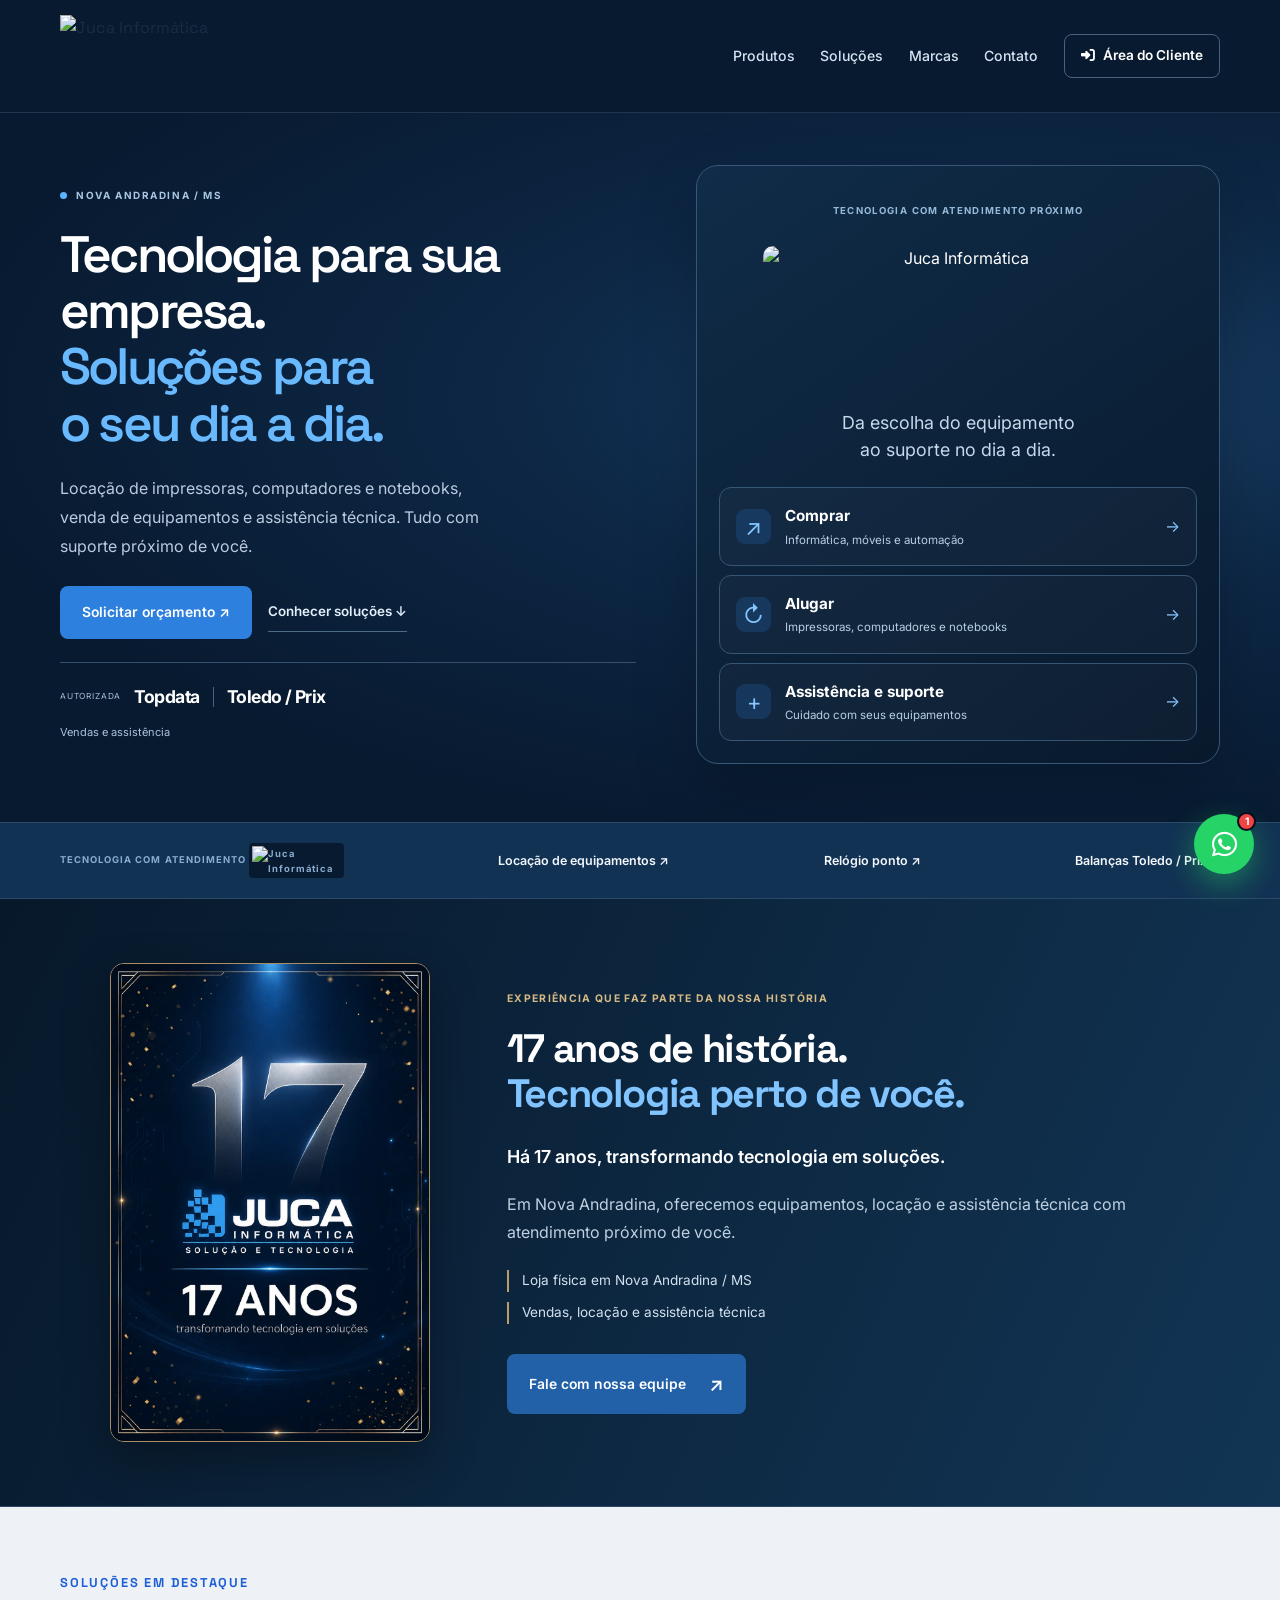
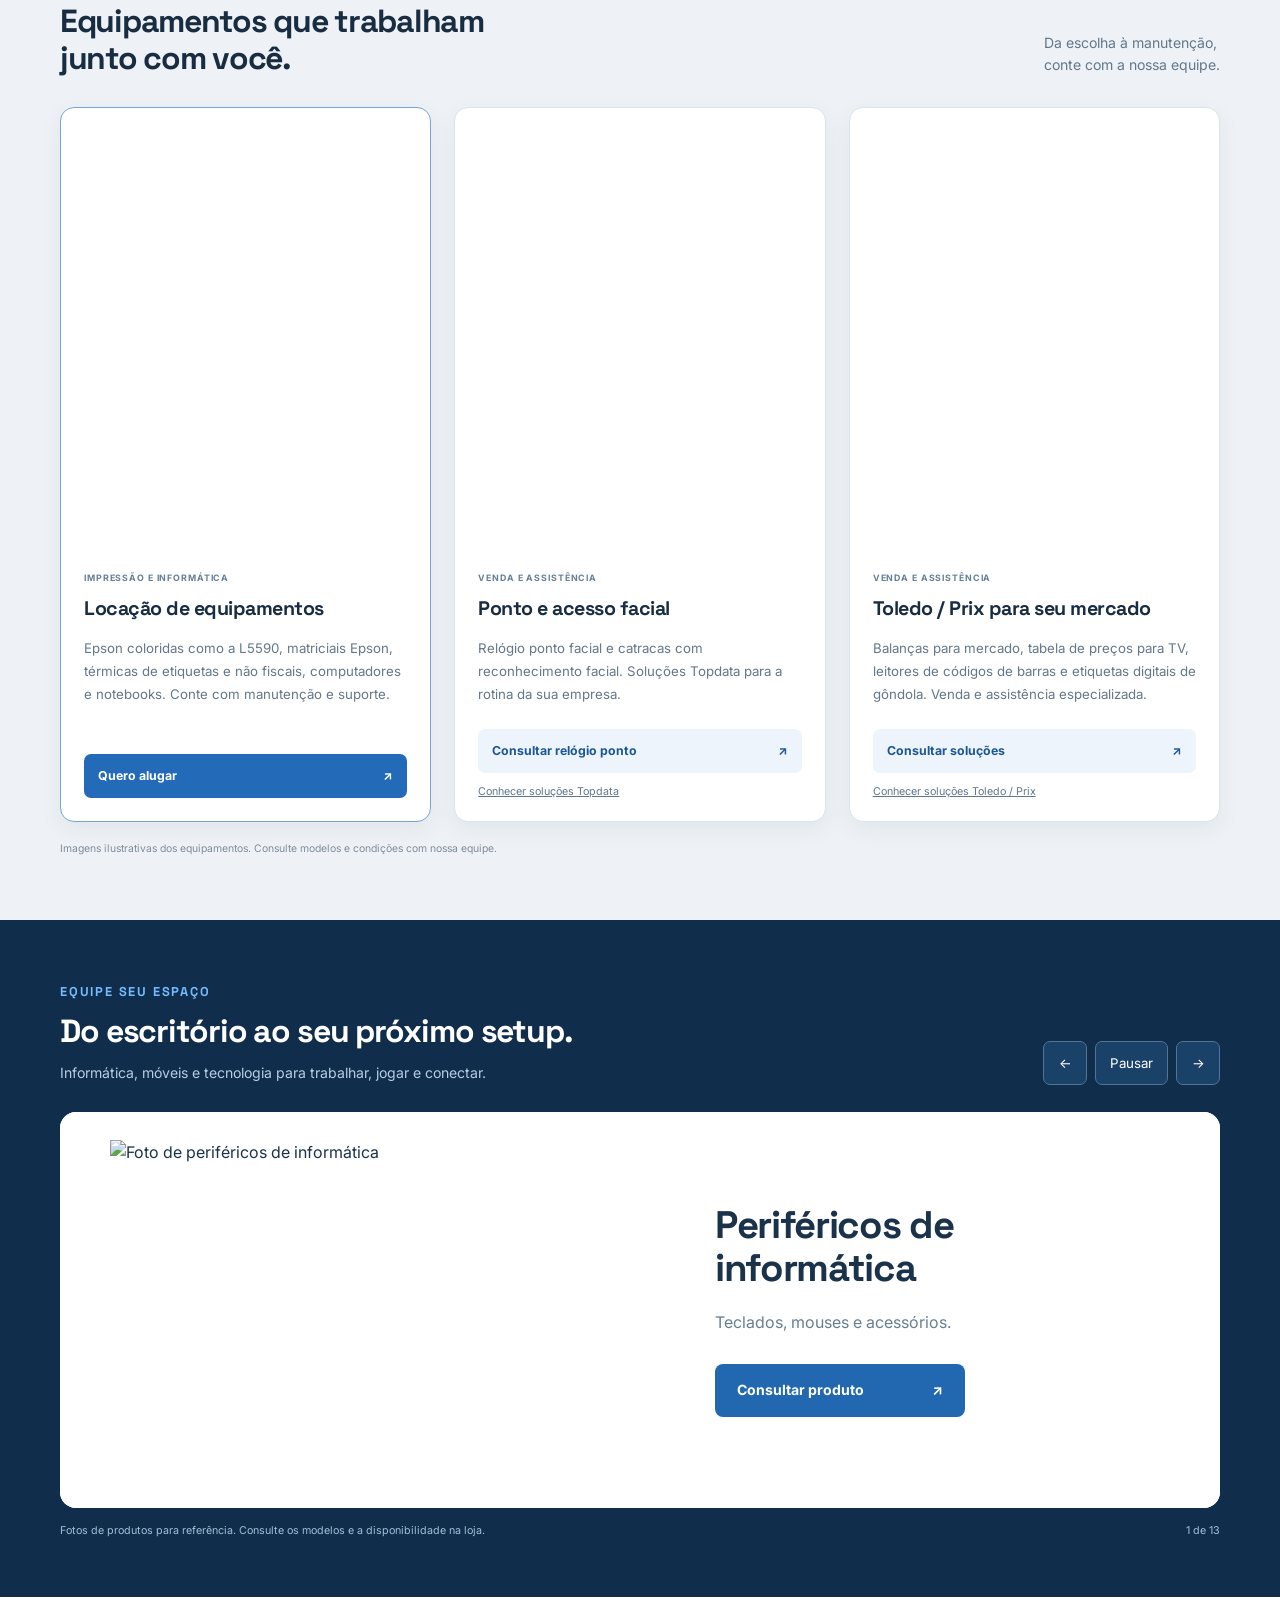
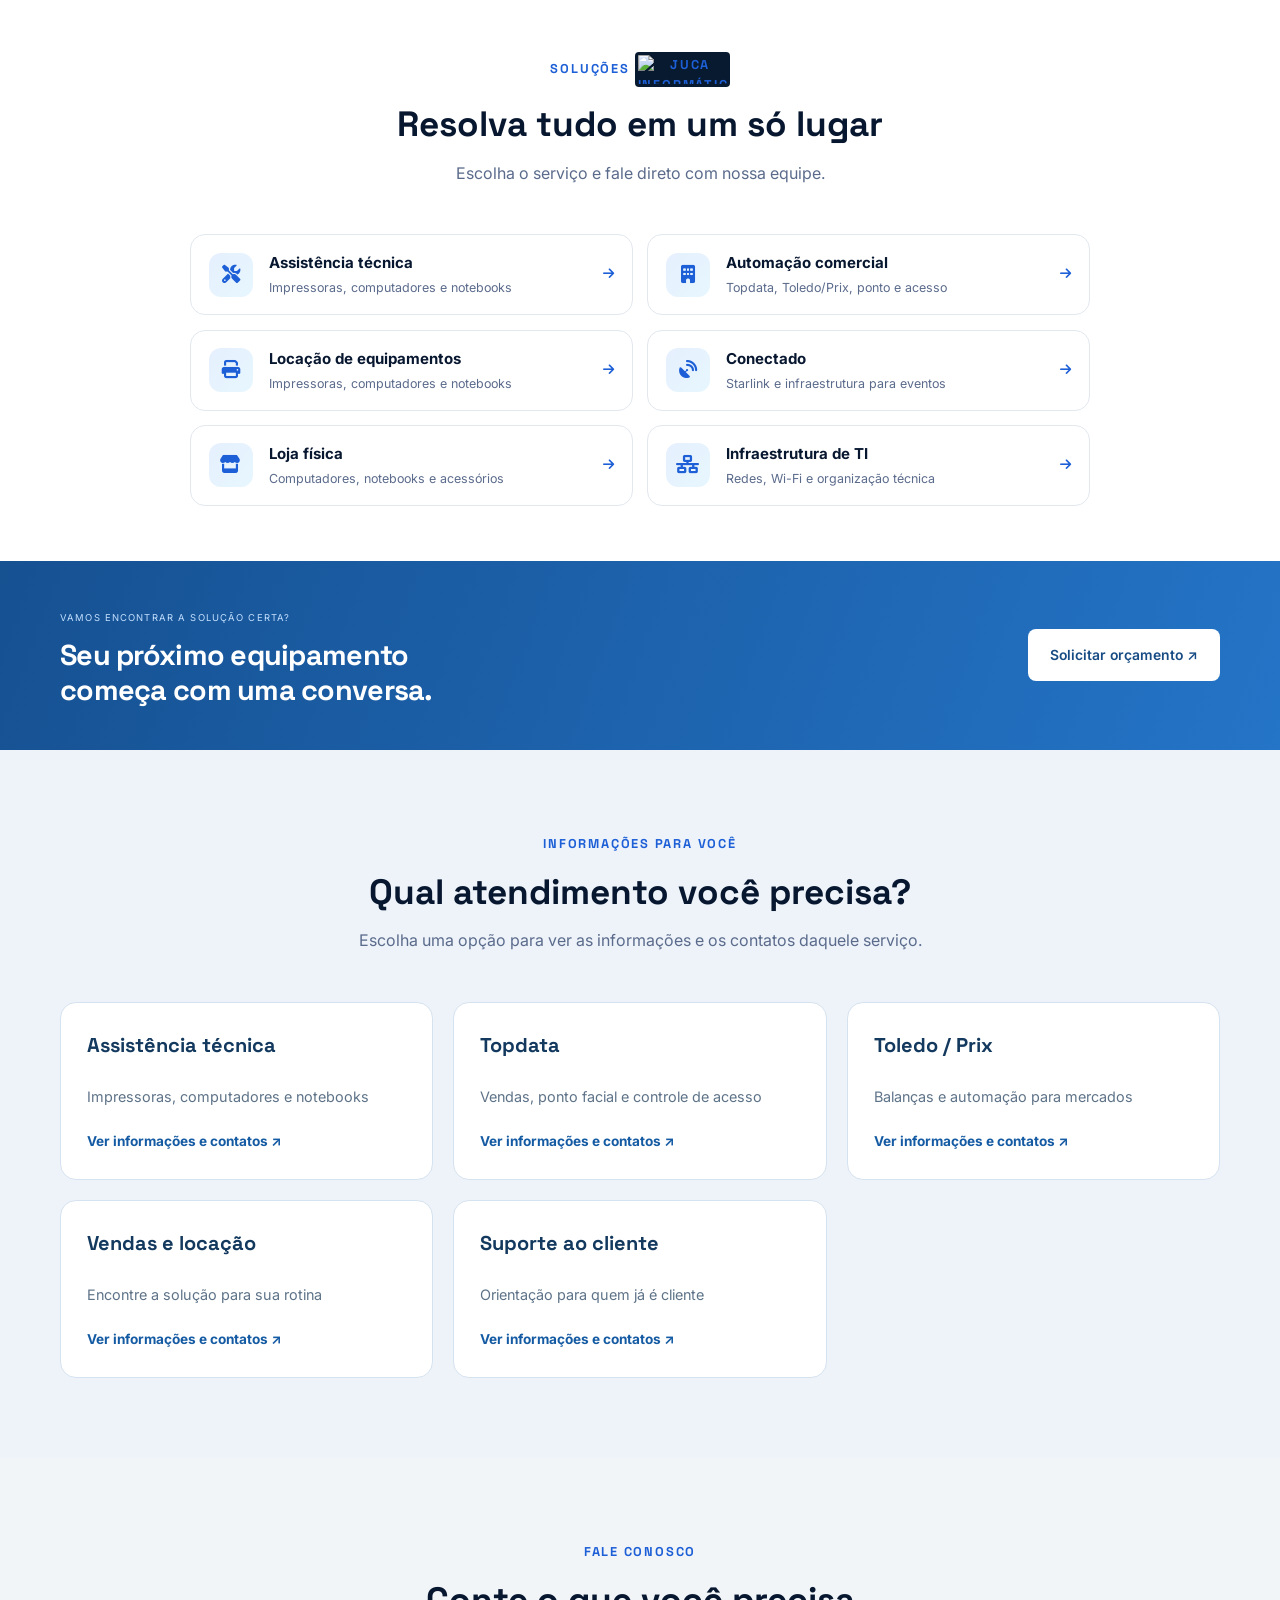
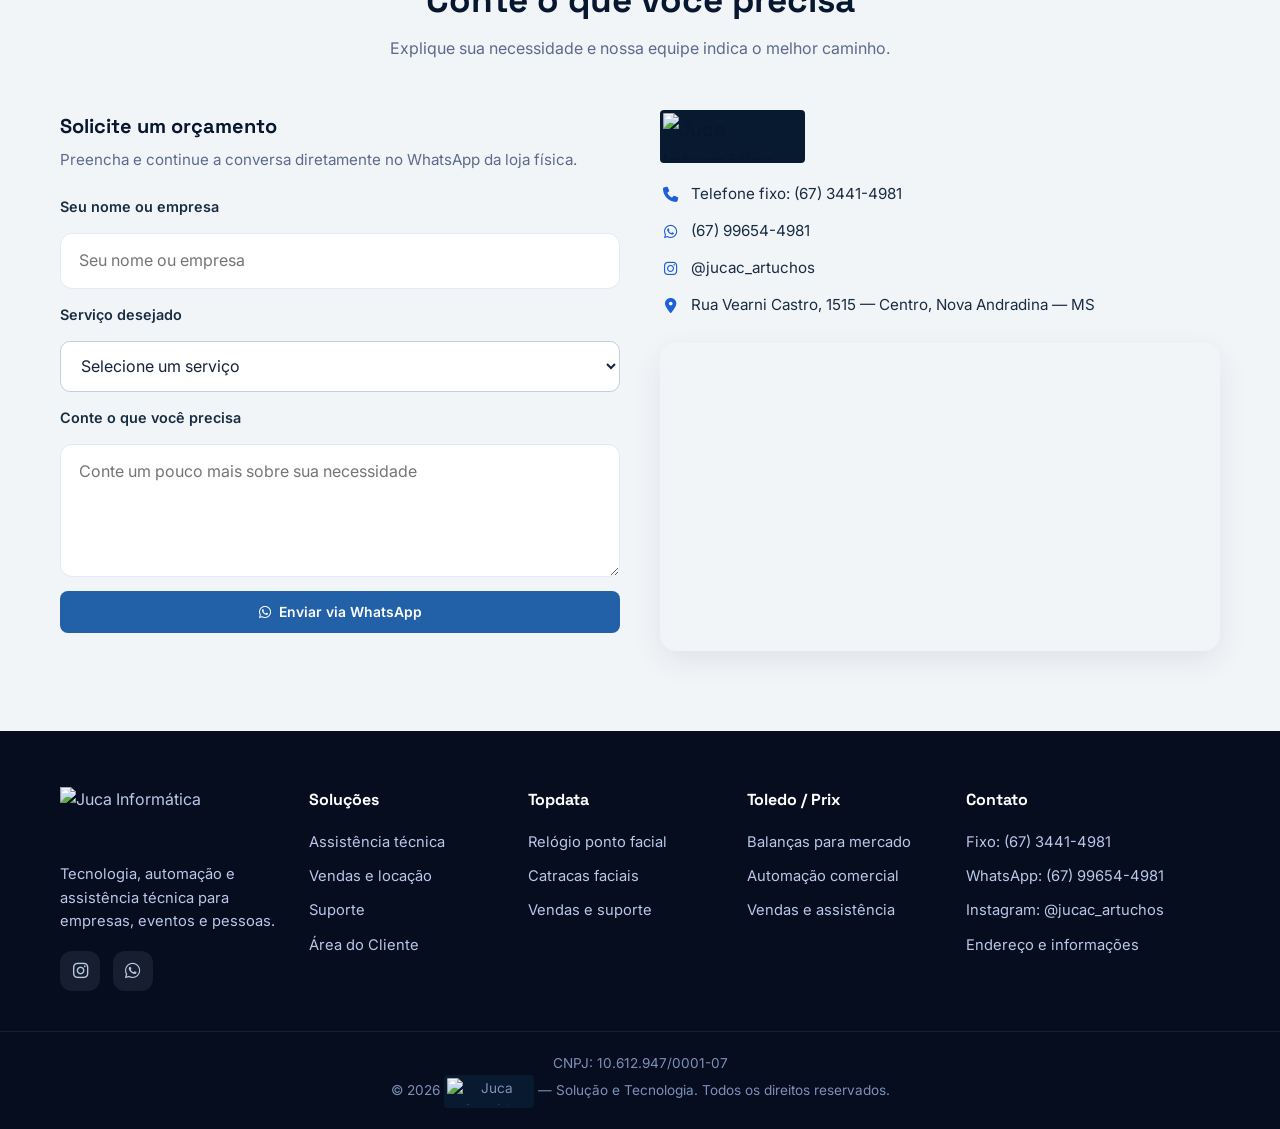
==== commit 65e4d397: "Publicar páginas de atendimento separadas por marca e serviço" ====
--- a/index.html
+++ b/index.html
@@ -5,7 +5,7 @@
 <link rel="icon" href="https://klpbqpcwdhuegcmoqspj.supabase.co/storage/v1/object/public/site/img/logo.png" type="image/png">
 <title>Juca Informática | Tecnologia, Automação e Assistência Técnica</title>
 <meta name="description" content="Juca Informática em Nova Andradina-MS: assistência técnica, automação Topdata e Toledo/Prix, locação de impressoras, Starlink para eventos, infraestrutura e loja de informática.">
-<link rel="stylesheet" href="style.css?v=19"><link rel="stylesheet" href="https://cdnjs.cloudflare.com/ajax/libs/font-awesome/6.5.1/css/all.min.css"><link rel="preconnect" href="https://fonts.googleapis.com"><link rel="preconnect" href="https://fonts.gstatic.com" crossorigin><link rel="stylesheet" href="https://fonts.googleapis.com/css2?family=Inter:wght@400;500;600;700;800&family=Space+Grotesk:wght@500;600;700&display=swap">
+<link rel="stylesheet" href="style.css?v=20"><link rel="stylesheet" href="https://cdnjs.cloudflare.com/ajax/libs/font-awesome/6.5.1/css/all.min.css"><link rel="preconnect" href="https://fonts.googleapis.com"><link rel="preconnect" href="https://fonts.gstatic.com" crossorigin><link rel="stylesheet" href="https://fonts.googleapis.com/css2?family=Inter:wght@400;500;600;700;800&family=Space+Grotesk:wght@500;600;700&display=swap">
 <script>(function(w,d,s,l,i){w[l]=w[l]||[];w[l].push({'gtm.start':new Date().getTime(),event:'gtm.js'});var f=d.getElementsByTagName(s)[0],j=d.createElement(s),dl=l!='dataLayer'?'&l='+l:'';j.async=true;j.src='https://www.googletagmanager.com/gtm.js?id='+i+dl;f.parentNode.insertBefore(j,f);})(window,document,'script','dataLayer','GTM-P9BH4CN7');</script>
 </head>
 <body class="home-light home-rich"><noscript><iframe src="https://www.googletagmanager.com/ns.html?id=GTM-P9BH4CN7" height="0" width="0" style="display:none;visibility:hidden"></iframe></noscript>
@@ -38,8 +38,8 @@
 <article class="commercial-card"><div class="commercial-photo brand-product-stage"><span class="commercial-badge">AUTORIZADA TOLEDO / PRIX</span><div class="rental-carousel brand-product-carousel" data-rental-carousel data-carousel-label="Toledo e Prix" role="region" aria-label="Toledo e Prix" aria-roledescription="carrossel"><div class="rental-slides"><figure class="rental-slide is-active"><img src="https://stportalcorporativoprd.blob.core.windows.net/blobappportalc63534e8570/wp-content/uploads/2025/05/Prix-7t-desktop.png" alt="Balança Prix 7T" loading="eager"><figcaption>Balança Prix 7T</figcaption></figure><figure class="rental-slide" aria-hidden="true" inert><img src="https://stportalcorporativoprd.blob.core.windows.net/blobappportalc63534e8570/wp-content/uploads/2024/08/prix-6-desktop.png" alt="Balança Prix 6" loading="eager"><figcaption>Balança Prix 6</figcaption></figure><figure class="rental-slide" aria-hidden="true" inert><img src="https://stportalcorporativoprd.blob.core.windows.net/blobappportalc63534e8570/wp-content/uploads/2024/08/mit-player-w-mit-7-mobile.png" alt="Tabela de preços para TV · MIT 7" loading="eager"><figcaption>Tabela de preços para TV · MIT 7</figcaption></figure><figure class="rental-slide" aria-hidden="true" inert><img src="https://stportalcorporativoprd.blob.core.windows.net/blobappportalc63534e8570/wp-content/uploads/2026/06/leitor-codigo-barras-2d-prix-vsi-420-tela-celular-toledo-brasil.webp" alt="Leitor de códigos de barras · Prix VSi 420" loading="eager"><figcaption>Leitor de códigos de barras · Prix VSi 420</figcaption></figure><figure class="rental-slide" aria-hidden="true" inert><img src="https://stportalcorporativoprd.blob.core.windows.net/blobappportalc63534e8570/wp-content/uploads/2026/06/etiquetas-eletronicas-prix-tag-toledo-do-brasil-modelos.png" alt="Preço digital de gôndola · Prix Tag" loading="eager"><figcaption>Preço digital de gôndola · Prix Tag</figcaption></figure></div><div class="rental-controls"><button type="button" data-rental-prev aria-label="Equipamento anterior">←</button><button type="button" data-rental-pause aria-label="Pausar rotação: Toledo e Prix">Pausar</button><span data-rental-position>1 de 5</span><button type="button" data-rental-next aria-label="Próximo equipamento">→</button></div></div></div><div class="commercial-copy"><span class="commercial-category">VENDA E ASSISTÊNCIA</span><h3>Toledo / Prix para seu mercado</h3><p>Balanças para mercado, tabela de preços para TV, leitores de códigos de barras e etiquetas digitais de gôndola. Venda e assistência especializada.</p><a class="commercial-cta" href="https://wa.me/5567996544981?text=Ol%C3%A1!%20Quero%20consultar%20balan%C3%A7as%20Toledo%20%2F%20Prix." target="_blank" rel="noopener">Consultar soluções <span aria-hidden="true">↗</span></a><button class="catalog-link" type="button" data-brand="prix">Conhecer soluções Toledo / Prix</button></div></article>
 </div><p class="product-note">Imagens ilustrativas dos equipamentos. Consulte modelos e condições com nossa equipe.</p></div></section>
 <section class="product-showcase" id="produtos" aria-label="Vitrine de produtos" aria-roledescription="carrossel"><div class="container"><div class="product-showcase-heading"><div><span class="section-tag">EQUIPE SEU ESPAÇO</span><h2>Do escritório ao seu próximo setup.</h2><p>Informática, móveis e tecnologia para trabalhar, jogar e conectar.</p></div><div class="product-controls"><button id="productsPrev" aria-label="Produtos anteriores">←</button><button id="productsPause" aria-label="Pausar rotação automática">Pausar</button><button id="productsNext" aria-label="Próximos produtos">→</button></div></div><div class="product-track" id="productTrack" tabindex="0" aria-label="Produtos; use as setas para navegar"><article class="product-slide"><img src="https://img.terabyteshop.com.br/produto/g/kit-teclado-e-mouse-logitech-mk270-sem-fio-preto-abnt_99285.png" alt="Foto de periféricos de informática" loading="eager" width="370" height="260"><div class="product-slide-copy"><h3>Periféricos de informática</h3><p>Teclados, mouses e acessórios.</p><a href="https://wa.me/5567996544981?text=Ol%C3%A1!%20Gostaria%20de%20consultar%20perif%C3%A9ricos%20de%20inform%C3%A1tica." target="_blank" rel="noopener">Consultar produto <span aria-hidden="true">↗</span></a></div></article><article class="product-slide"><img src="https://static.loja.escritolandia.com.br/public/escritolandia/imagens/produtos/poltrona-presidente-relax-cromada-courissimo-preta-3223.jpg" alt="Foto de cadeiras office" loading="eager" width="370" height="260"><div class="product-slide-copy"><h3>Cadeiras office</h3><p>Conforto para o dia a dia de trabalho.</p><a href="https://wa.me/5567996544981?text=Ol%C3%A1!%20Gostaria%20de%20consultar%20cadeiras%20office." target="_blank" rel="noopener">Consultar produto <span aria-hidden="true">↗</span></a></div></article><article class="product-slide"><img src="https://img.terabyteshop.com.br/produto/g/cadeira-gamer-superframe-cleric-reclinavel-4d-tecido-preta-e-azul-sf-ch-crr4dbbf_209741.jpg" alt="Foto de cadeiras gamer" loading="eager" width="370" height="260"><div class="product-slide-copy"><h3>Cadeiras gamer</h3><p>Seu setup com mais conforto e estilo.</p><a href="https://wa.me/5567996544981?text=Ol%C3%A1!%20Gostaria%20de%20consultar%20cadeiras%20gamer." target="_blank" rel="noopener">Consultar produto <span aria-hidden="true">↗</span></a></div></article><article class="product-slide"><img src="https://static.loja.escritolandia.com.br/public/escritolandia/imagens/produtos/mesa-de-escritorio-branca-150cm-express-2899.png" alt="Foto de mesas para escritório" loading="eager" width="370" height="260"><div class="product-slide-copy"><h3>Mesas para escritório</h3><p>Espaço para organizar e produzir.</p><a href="https://wa.me/5567996544981?text=Ol%C3%A1!%20Gostaria%20de%20consultar%20mesas%20para%20escrit%C3%B3rio." target="_blank" rel="noopener">Consultar produto <span aria-hidden="true">↗</span></a></div></article><article class="product-slide"><img src="https://eletroangeloni.vtexassets.com/arquivos/ids/3026863/17441123223259.jpg?v=638845485989600000" alt="Foto de armários" loading="eager" width="370" height="260"><div class="product-slide-copy"><h3>Armários</h3><p>Organização para seu ambiente.</p><a href="https://wa.me/5567996544981?text=Ol%C3%A1!%20Gostaria%20de%20consultar%20arm%C3%A1rios." target="_blank" rel="noopener">Consultar produto <span aria-hidden="true">↗</span></a></div></article><article class="product-slide"><img src="https://i5.walmartimages.com/seo/Dell-OptiPlex-7000-7010-Desktop-Computer-13th-Gen-Intel-Core-i5-64-GB-RAM-1-TB-SSD-Intel-UHD-Graphics-770-DVD-Writer-Windows-11-Pro-Black_46232967-a507-47f2-8cab-e7c5b35ffee0.44779cbd54da6a0d0addd3f43232b597.jpeg" alt="Foto de computadores" loading="eager" width="370" height="260"><div class="product-slide-copy"><h3>Computadores</h3><p>Equipamentos para trabalho e estudo.</p><a href="https://wa.me/5567996544981?text=Ol%C3%A1!%20Gostaria%20de%20consultar%20computadores." target="_blank" rel="noopener">Consultar produto <span aria-hidden="true">↗</span></a></div></article><article class="product-slide"><img src="https://images.kabum.com.br/produtos/fotos/sync_mirakl/1028020/xlarge/Notebook-Dell-15-Dc15-i51334u-u70-15-6-Full-Hd-13-Gen-Intel-Core-i5-16gb-512gb-SSD-Linux-Preto-Carbono_1775669028.jpg" alt="Foto de notebooks" loading="eager" width="370" height="260"><div class="product-slide-copy"><h3>Notebooks</h3><p>Mobilidade para acompanhar você.</p><a href="https://wa.me/5567996544981?text=Ol%C3%A1!%20Gostaria%20de%20consultar%20notebooks." target="_blank" rel="noopener">Consultar produto <span aria-hidden="true">↗</span></a></div></article><article class="product-slide"><img src="https://portaldecanais.com.br/arquivos/produtos/imagens_adicionais/original/FOTO_33dcf8fd15b04f95ba28e61771382e19.jpg" alt="Foto de nobreaks" loading="eager" width="370" height="260"><div class="product-slide-copy"><h3>Nobreaks</h3><p>Proteção e energia para seus equipamentos.</p><a href="https://wa.me/5567996544981?text=Ol%C3%A1!%20Gostaria%20de%20consultar%20nobreaks." target="_blank" rel="noopener">Consultar produto <span aria-hidden="true">↗</span></a></div></article><article class="product-slide"><img src="https://images.tcdn.com.br/img/img_prod/740836/pc_gamer_top_concordia_processador_amd_ryzen_7_5700g_16gb_ssd_512gb_fonte_600w_freedos_24863_2_aba7de8bfc6dd32c67e0c76a049d001d.png" alt="Foto de computador gamer" loading="eager" width="370" height="260"><div class="product-slide-copy"><h3>Computador gamer</h3><p>Desempenho para entrar no jogo.</p><a href="https://wa.me/5567996544981?text=Ol%C3%A1!%20Gostaria%20de%20consultar%20computador%20gamer." target="_blank" rel="noopener">Consultar produto <span aria-hidden="true">↗</span></a></div></article><article class="product-slide"><img src="https://media-cdn.bnn.in.th/120612/DELL-MONITOR-SE2422H-VA-75Hz-3-square_medium.jpg" alt="Foto de monitores" loading="eager" width="370" height="260"><div class="product-slide-copy"><h3>Monitores</h3><p>Mais espaço e nitidez para sua rotina.</p><a href="https://wa.me/5567996544981?text=Ol%C3%A1!%20Gostaria%20de%20consultar%20monitores." target="_blank" rel="noopener">Consultar produto <span aria-hidden="true">↗</span></a></div></article><article class="product-slide"><img src="https://images1.kabum.com.br/produtos/fotos/95171/95171_1525696780_index_gg.jpg" alt="Foto de leitores de código de barras" loading="eager" width="370" height="260"><div class="product-slide-copy"><h3>Leitores de código de barras</h3><p>Agilidade no caixa e no estoque.</p><a href="https://wa.me/5567996544981?text=Ol%C3%A1!%20Gostaria%20de%20consultar%20leitores%20de%20c%C3%B3digo%20de%20barras." target="_blank" rel="noopener">Consultar produto <span aria-hidden="true">↗</span></a></div></article><article class="product-slide"><img src="https://media.pichau.com.br/media/catalog/product/e/c/ec220g5v382.jpg" alt="Foto de roteadores" loading="eager" width="370" height="260"><div class="product-slide-copy"><h3>Roteadores</h3><p>Conectividade para sua casa e empresa.</p><a href="https://wa.me/5567996544981?text=Ol%C3%A1!%20Gostaria%20de%20consultar%20roteadores." target="_blank" rel="noopener">Consultar produto <span aria-hidden="true">↗</span></a></div></article><article class="product-slide"><img src="https://static3.tcdn.com.br/img/img_prod/332274/camera_bullet_infravermelho_4_mp_intelbras_vhd_3430_b_ultra_hd_2k_hdcvi_9834_1_20180921112640.jpg" alt="Foto de câmeras de segurança" loading="eager" width="370" height="260"><div class="product-slide-copy"><h3>Câmeras de segurança</h3><p>Tecnologia para acompanhar seu espaço.</p><a href="https://wa.me/5567996544981?text=Ol%C3%A1!%20Gostaria%20de%20consultar%20c%C3%A2meras%20de%20seguran%C3%A7a." target="_blank" rel="noopener">Consultar produto <span aria-hidden="true">↗</span></a></div></article></div><div class="product-showcase-footer"><span>Fotos de produtos para referência. Consulte os modelos e a disponibilidade na loja.</span><span id="productPosition" aria-live="off">1 de 13</span></div></div></section><section id="solucoes" class="section compact-solutions"><div class="container"><div class="section-head"><span class="section-tag">Soluções <img class="company-wordmark" src="https://klpbqpcwdhuegcmoqspj.supabase.co/storage/v1/object/public/site/img/logo-header.png" alt="Juca Informática"></span><h2>Resolva tudo em um só lugar</h2><p>Escolha o serviço e fale direto com nossa equipe.</p></div><div class="compact-grid"><a class="compact-card" href="https://wa.me/5567996544981?text=Ol%C3%A1!%20Preciso%20de%20assist%C3%AAncia%20t%C3%A9cnica." target="_blank"><div class="compact-icon"><i class="fas fa-screwdriver-wrench"></i></div><div><strong>Assistência técnica</strong><small>Impressoras, computadores e notebooks</small></div><i class="fas fa-arrow-right"></i></a><a class="compact-card" href="#marcas"><div class="compact-icon"><i class="fas fa-building"></i></div><div><strong>Automação comercial</strong><small>Topdata, Toledo/Prix, ponto e acesso</small></div><i class="fas fa-arrow-right"></i></a><a class="compact-card" href="https://wa.me/5567996544981?text=Ol%C3%A1!%20Quero%20um%20or%C3%A7amento%20de%20loca%C3%A7%C3%A3o%20de%20equipamentos." target="_blank"><div class="compact-icon"><i class="fas fa-print"></i></div><div><strong>Locação de equipamentos</strong><small>Impressoras, computadores e notebooks</small></div><i class="fas fa-arrow-right"></i></a><a class="compact-card" href="https://wa.me/5567996544981?text=Ol%C3%A1!%20Quero%20saber%20sobre%20Starlink%20e%20infraestrutura%20para%20eventos." target="_blank"><div class="compact-icon"><i class="fas fa-satellite-dish"></i></div><div><strong>Conectado</strong><small>Starlink e infraestrutura para eventos</small></div><i class="fas fa-arrow-right"></i></a><a class="compact-card" href="https://wa.me/5567996544981?text=Ol%C3%A1!%20Quero%20consultar%20produtos%20da%20loja%20Juca." target="_blank"><div class="compact-icon"><i class="fas fa-store"></i></div><div><strong>Loja física</strong><small>Computadores, notebooks e acessórios</small></div><i class="fas fa-arrow-right"></i></a><a class="compact-card" href="https://wa.me/5567996544981?text=Ol%C3%A1!%20Preciso%20de%20infraestrutura%20de%20TI%20para%20minha%20empresa." target="_blank"><div class="compact-icon"><i class="fas fa-network-wired"></i></div><div><strong>Infraestrutura de TI</strong><small>Redes, Wi-Fi e organização técnica</small></div><i class="fas fa-arrow-right"></i></a></div></div></section>
-<section class="quote-band"><div class="container"><div><span>VAMOS ENCONTRAR A SOLUÇÃO CERTA?</span><h2>Seu próximo equipamento<br>começa com uma conversa.</h2></div><a class="btn btn-primary" href="#contato">Solicitar orçamento ↗</a></div></section><section id="atendimento" class="section customer-help" aria-labelledby="help-title"><div class="container"><div class="section-head"><span class="section-tag">INFORMAÇÕES PARA VOCÊ</span><h2 id="help-title">Como podemos ajudar?</h2><p>Escolha o assunto e veja como falar com a nossa equipe.</p></div><div class="help-grid"><article id="assistencia-tecnica" class="help-card"><h3>Assistência técnica</h3><strong>Impressoras, computadores e notebooks</strong><p>Conte qual é o equipamento, o modelo e o problema apresentado. Nossa equipe orienta os próximos passos para avaliação e orçamento.</p><a href="https://wa.me/5567996544981?text=Ol%C3%A1!%20Gostaria%20de%20atendimento%20sobre%20Assist%C3%AAncia%20t%C3%A9cnica." target="_blank" rel="noopener">Solicitar assistência <span aria-hidden="true">↗</span></a></article><article id="atendimento-topdata" class="help-card"><h3>Topdata</h3><strong>Vendas, ponto facial e controle de acesso</strong><p>Conheça relógios de ponto faciais e catracas. Para vendas ou suporte, informe o modelo do equipamento e a necessidade da sua empresa.</p><a href="https://wa.me/5567996544981?text=Ol%C3%A1!%20Gostaria%20de%20atendimento%20sobre%20Topdata." target="_blank" rel="noopener">Falar sobre Topdata <span aria-hidden="true">↗</span></a></article><article id="atendimento-toledo" class="help-card"><h3>Toledo / Prix</h3><strong>Balanças e automação para mercados</strong><p>Consulte balanças, leitores de códigos, preços para TV e etiquetas digitais. Informe seu tipo de comércio ou o modelo que precisa de assistência.</p><a href="https://wa.me/5567996544981?text=Ol%C3%A1!%20Gostaria%20de%20atendimento%20sobre%20Toledo%20%2F%20Prix." target="_blank" rel="noopener">Falar sobre Toledo / Prix <span aria-hidden="true">↗</span></a></article><article id="atendimento-vendas" class="help-card"><h3>Vendas e locação</h3><strong>Encontre a solução para sua rotina</strong><p>Informe os equipamentos desejados, a quantidade e se procura compra ou locação. Nossa equipe confirma os modelos disponíveis e prepara o orçamento.</p><a href="https://wa.me/5567996544981?text=Ol%C3%A1!%20Gostaria%20de%20atendimento%20sobre%20Vendas%20e%20loca%C3%A7%C3%A3o." target="_blank" rel="noopener">Consultar vendas <span aria-hidden="true">↗</span></a></article><article id="atendimento-suporte" class="help-card"><h3>Suporte ao cliente</h3><strong>Orientação para quem já é cliente</strong><p>Descreva sua dúvida e informe o equipamento ou sistema utilizado. Se tiver uma mensagem de erro, envie uma foto no atendimento. Nunca envie senhas.</p><a href="https://wa.me/5567996544981?text=Ol%C3%A1!%20Gostaria%20de%20atendimento%20sobre%20Suporte%20ao%20cliente." target="_blank" rel="noopener">Solicitar suporte <span aria-hidden="true">↗</span></a></article></div><div class="help-contacts"><div><h3>Fale com a nossa equipe</h3><p>Rua Vearni Castro, 1515 — Centro, Nova Andradina — MS</p></div><div class="help-contact-links"><a href="tel:+556734414981">Telefone fixo: (67) 3441-4981</a><a href="https://wa.me/5567996544981" target="_blank" rel="noopener">WhatsApp: (67) 99654-4981</a><a href="https://www.instagram.com/jucac_artuchos/" target="_blank" rel="noopener">Instagram: @jucac_artuchos</a></div></div></div></section><section id="contato" class="section"><div class="container"><div class="section-head"><span class="section-tag">Fale conosco</span><h2>Conte o que você precisa</h2><p>Explique sua necessidade e nossa equipe indica o melhor caminho.</p></div><div class="contact-container"><div class="contact-left"><h3>Solicite um orçamento</h3><p>Preencha e continue a conversa diretamente no WhatsApp da loja física.</p><form id="contactForm" class="contact-form"><label for="contactName">Seu nome ou empresa</label><input id="contactName" autocomplete="name" type="text" name="nome" placeholder="Seu nome ou empresa" required><label for="contactService">Serviço desejado</label><select id="contactService" name="assunto" required><option value="">Selecione um serviço</option><option>Assistência técnica</option><option>Topdata — vendas e assistência</option><option>Toledo / Prix — balanças e assistência</option><option>Automação comercial</option><option>Locação de equipamentos</option><option>Starlink para eventos</option><option>Produtos da loja</option><option>Infraestrutura de TI</option><option>Outro assunto</option></select><label for="contactMessage">Conte o que você precisa</label><textarea id="contactMessage" name="mensagem" placeholder="Conte um pouco mais sobre sua necessidade" rows="4" required></textarea><button type="submit" class="btn btn-primary"><i class="fab fa-whatsapp"></i> Enviar via WhatsApp</button></form><div id="formMessage" role="status" aria-live="polite"></div></div><div class="contact-right"><h3><img class="company-wordmark" src="https://klpbqpcwdhuegcmoqspj.supabase.co/storage/v1/object/public/site/img/logo-header.png" alt="Juca Informática"></h3><div class="contact-info"><p><i class="fas fa-phone" aria-hidden="true"></i> <a href="tel:+556734414981">Telefone fixo: (67) 3441-4981</a></p><p><i class="fab fa-whatsapp"></i> <a href="https://wa.me/5567996544981" target="_blank">(67) 99654-4981</a></p><p><i class="fab fa-instagram"></i> <a href="https://www.instagram.com/jucac_artuchos/" target="_blank">@jucac_artuchos</a></p><p><i class="fas fa-map-marker-alt"></i> <a href="https://maps.app.goo.gl/TX7n4nNLacdu6NLg6" target="_blank">Rua Vearni Castro, 1515 — Centro, Nova Andradina — MS</a></p></div><div class="map-container"><iframe title="Localização da Juca Informática" src="https://www.google.com/maps/embed?pb=!1m18!1m12!1m3!1d3692.802181065406!2d-53.35325152488332!3d-22.247583179724543!2m3!1f0!2f0!3f0!3m2!1i1024!2i768!4f13.1!3m3!1m2!1s0x948e7ce2891e3ae7%3A0x6c5344554cd19bf2!2sJuca%20Cartuchos%20e%20Inform%C3%A1tica!5e0!3m2!1spt-BR!2sbr!4v1728947681587!5m2!1spt-BR!2sbr" width="100%" height="300" style="border:0;" allowfullscreen="" loading="lazy"></iframe></div></div></div></div></section>
-<footer id="footer"><div class="container footer-grid"><div class="footer-col"><img src="https://klpbqpcwdhuegcmoqspj.supabase.co/storage/v1/object/public/site/img/logo-header.png" alt="Juca Informática" class="footer-logo"><p>Tecnologia, automação e assistência técnica para empresas, eventos e pessoas.</p><div class="social-icons"><a href="https://www.instagram.com/jucac_artuchos/" target="_blank" aria-label="Instagram"><i class="fab fa-instagram"></i></a><a href="https://wa.me/5567996544981" target="_blank" aria-label="WhatsApp"><i class="fab fa-whatsapp"></i></a></div></div><div class="footer-col"><h3>Soluções</h3><ul><li><a href="#assistencia-tecnica">Assistência técnica</a></li><li><a href="#atendimento-vendas">Vendas e locação</a></li><li><a href="#atendimento-suporte">Suporte</a></li><li><a href="login.html">Área do Cliente</a></li></ul></div><div class="footer-col"><h3>Topdata</h3><ul><li><a href="#atendimento-topdata">Relógio ponto facial</a></li><li><a href="#atendimento-topdata">Catracas faciais</a></li><li><a href="#atendimento-topdata">Vendas e suporte</a></li></ul></div><div class="footer-col"><h3>Toledo / Prix</h3><ul><li><a href="#atendimento-toledo">Balanças para mercado</a></li><li><a href="#atendimento-toledo">Automação comercial</a></li><li><a href="#atendimento-toledo">Vendas e assistência</a></li></ul></div><div class="footer-col"><h3>Contato</h3><ul><li><a href="tel:+556734414981">Fixo: (67) 3441-4981</a></li><li><a href="https://wa.me/5567996544981">WhatsApp: (67) 99654-4981</a></li><li><a href="https://www.instagram.com/jucac_artuchos/">Instagram: @jucac_artuchos</a></li><li><a href="#atendimento">Endereço e informações</a></li></ul></div></div><div class="footer-bottom"><p class="company-registration">CNPJ: 10.612.947/0001-07</p><p>&copy; <span id="year"></span> <img class="company-wordmark" src="https://klpbqpcwdhuegcmoqspj.supabase.co/storage/v1/object/public/site/img/logo-header.png" alt="Juca Informática"> — Solução e Tecnologia. Todos os direitos reservados.</p></div></footer>
+<section class="quote-band"><div class="container"><div><span>VAMOS ENCONTRAR A SOLUÇÃO CERTA?</span><h2>Seu próximo equipamento<br>começa com uma conversa.</h2></div><a class="btn btn-primary" href="#contato">Solicitar orçamento ↗</a></div></section><section id="atendimento" class="section customer-help" aria-labelledby="help-title"><div class="container"><div class="section-head"><span class="section-tag">INFORMAÇÕES PARA VOCÊ</span><h2 id="help-title">Qual atendimento você precisa?</h2><p>Escolha uma opção para ver as informações e os contatos daquele serviço.</p></div><div class="help-grid"><a class="help-card help-choice" href="assistencia-tecnica.html"><h3>Assistência técnica</h3><p>Impressoras, computadores e notebooks</p><span>Ver informações e contatos ↗</span></a><a class="help-card help-choice" href="atendimento-topdata.html"><h3>Topdata</h3><p>Vendas, ponto facial e controle de acesso</p><span>Ver informações e contatos ↗</span></a><a class="help-card help-choice" href="atendimento-toledo.html"><h3>Toledo / Prix</h3><p>Balanças e automação para mercados</p><span>Ver informações e contatos ↗</span></a><a class="help-card help-choice" href="atendimento-vendas.html"><h3>Vendas e locação</h3><p>Encontre a solução para sua rotina</p><span>Ver informações e contatos ↗</span></a><a class="help-card help-choice" href="atendimento-suporte.html"><h3>Suporte ao cliente</h3><p>Orientação para quem já é cliente</p><span>Ver informações e contatos ↗</span></a></div></div></section><section id="contato" class="section"><div class="container"><div class="section-head"><span class="section-tag">Fale conosco</span><h2>Conte o que você precisa</h2><p>Explique sua necessidade e nossa equipe indica o melhor caminho.</p></div><div class="contact-container"><div class="contact-left"><h3>Solicite um orçamento</h3><p>Preencha e continue a conversa diretamente no WhatsApp da loja física.</p><form id="contactForm" class="contact-form"><label for="contactName">Seu nome ou empresa</label><input id="contactName" autocomplete="name" type="text" name="nome" placeholder="Seu nome ou empresa" required><label for="contactService">Serviço desejado</label><select id="contactService" name="assunto" required><option value="">Selecione um serviço</option><option>Assistência técnica</option><option>Topdata — vendas e assistência</option><option>Toledo / Prix — balanças e assistência</option><option>Automação comercial</option><option>Locação de equipamentos</option><option>Starlink para eventos</option><option>Produtos da loja</option><option>Infraestrutura de TI</option><option>Outro assunto</option></select><label for="contactMessage">Conte o que você precisa</label><textarea id="contactMessage" name="mensagem" placeholder="Conte um pouco mais sobre sua necessidade" rows="4" required></textarea><button type="submit" class="btn btn-primary"><i class="fab fa-whatsapp"></i> Enviar via WhatsApp</button></form><div id="formMessage" role="status" aria-live="polite"></div></div><div class="contact-right"><h3><img class="company-wordmark" src="https://klpbqpcwdhuegcmoqspj.supabase.co/storage/v1/object/public/site/img/logo-header.png" alt="Juca Informática"></h3><div class="contact-info"><p><i class="fas fa-phone" aria-hidden="true"></i> <a href="tel:+556734414981">Telefone fixo: (67) 3441-4981</a></p><p><i class="fab fa-whatsapp"></i> <a href="https://wa.me/5567996544981" target="_blank">(67) 99654-4981</a></p><p><i class="fab fa-instagram"></i> <a href="https://www.instagram.com/jucac_artuchos/" target="_blank">@jucac_artuchos</a></p><p><i class="fas fa-map-marker-alt"></i> <a href="https://maps.app.goo.gl/TX7n4nNLacdu6NLg6" target="_blank">Rua Vearni Castro, 1515 — Centro, Nova Andradina — MS</a></p></div><div class="map-container"><iframe title="Localização da Juca Informática" src="https://www.google.com/maps/embed?pb=!1m18!1m12!1m3!1d3692.802181065406!2d-53.35325152488332!3d-22.247583179724543!2m3!1f0!2f0!3f0!3m2!1i1024!2i768!4f13.1!3m3!1m2!1s0x948e7ce2891e3ae7%3A0x6c5344554cd19bf2!2sJuca%20Cartuchos%20e%20Inform%C3%A1tica!5e0!3m2!1spt-BR!2sbr!4v1728947681587!5m2!1spt-BR!2sbr" width="100%" height="300" style="border:0;" allowfullscreen="" loading="lazy"></iframe></div></div></div></div></section>
+<footer id="footer"><div class="container footer-grid"><div class="footer-col"><img src="https://klpbqpcwdhuegcmoqspj.supabase.co/storage/v1/object/public/site/img/logo-header.png" alt="Juca Informática" class="footer-logo"><p>Tecnologia, automação e assistência técnica para empresas, eventos e pessoas.</p><div class="social-icons"><a href="https://www.instagram.com/jucac_artuchos/" target="_blank" aria-label="Instagram"><i class="fab fa-instagram"></i></a><a href="https://wa.me/5567996544981" target="_blank" aria-label="WhatsApp"><i class="fab fa-whatsapp"></i></a></div></div><div class="footer-col"><h3>Soluções</h3><ul><li><a href="assistencia-tecnica.html">Assistência técnica</a></li><li><a href="atendimento-vendas.html">Vendas e locação</a></li><li><a href="atendimento-suporte.html">Suporte</a></li><li><a href="login.html">Área do Cliente</a></li></ul></div><div class="footer-col"><h3>Topdata</h3><ul><li><a href="atendimento-topdata.html">Relógio ponto facial</a></li><li><a href="atendimento-topdata.html">Catracas faciais</a></li><li><a href="atendimento-topdata.html">Vendas e suporte</a></li></ul></div><div class="footer-col"><h3>Toledo / Prix</h3><ul><li><a href="atendimento-toledo.html">Balanças para mercado</a></li><li><a href="atendimento-toledo.html">Automação comercial</a></li><li><a href="atendimento-toledo.html">Vendas e assistência</a></li></ul></div><div class="footer-col"><h3>Contato</h3><ul><li><a href="tel:+556734414981">Fixo: (67) 3441-4981</a></li><li><a href="https://wa.me/5567996544981">WhatsApp: (67) 99654-4981</a></li><li><a href="https://www.instagram.com/jucac_artuchos/">Instagram: @jucac_artuchos</a></li><li><a href="#atendimento">Endereço e informações</a></li></ul></div></div><div class="footer-bottom"><p class="company-registration">CNPJ: 10.612.947/0001-07</p><p>&copy; <span id="year"></span> <img class="company-wordmark" src="https://klpbqpcwdhuegcmoqspj.supabase.co/storage/v1/object/public/site/img/logo-header.png" alt="Juca Informática"> — Solução e Tecnologia. Todos os direitos reservados.</p></div></footer>
 <div class="brand-modal" id="brandModal" aria-hidden="true" role="dialog" aria-modal="true" aria-label="Soluções das marcas"><div class="brand-modal-box"><button class="brand-modal-close" id="brandModalClose" aria-label="Fechar">&times;</button><div id="brandModalContent"></div></div></div>
 <div class="whatsapp-chat" id="whatsappChat" aria-live="polite"><button class="whatsapp-chat-close" id="whatsappChatClose" aria-label="Fechar chat">&times;</button><div class="whatsapp-chat-head"><i class="fab fa-whatsapp"></i><div><strong>Sou o Juquinha</strong><span><b class="online-dot"></b> Online — atendimento da loja física</span></div></div><p>Olá! Sou o Juquinha, seu atendente. Posso ajudar com orçamento, assistência, locação ou produtos?</p><a href="https://wa.me/5567996544981?text=Ol%C3%A1!%20Vim%20pelo%20site%20da%20Juca%20Inform%C3%A1tica%20e%20gostaria%20de%20atendimento." class="whatsapp-chat-btn" target="_blank" rel="noopener"><i class="fab fa-whatsapp"></i> Conversar agora</a></div><button class="whatsapp-float" id="whatsappChatOpen" aria-label="Abrir chat no WhatsApp" aria-expanded="false"><i class="fab fa-whatsapp"></i><span class="whatsapp-notify">1</span></button>
 <script>
--- a/style.css
+++ b/style.css
@@ -423,3 +423,12 @@
 @media(max-width:1050px) { #footer .footer-grid { grid-template-columns:repeat(3,minmax(0,1fr)); } .help-grid { grid-template-columns:repeat(2,minmax(0,1fr)); } }
 @media(max-width:650px) { #footer .footer-grid { grid-template-columns:repeat(2,minmax(0,1fr)); } #footer .footer-col:first-child { grid-column:1/-1; } .help-grid,.help-contacts { grid-template-columns:1fr; } }
 @media(max-width:380px) { #footer .footer-grid { grid-template-columns:1fr; } }
+
+.service-detail { background:#edf3f9; padding:42px 0 64px; min-height:65vh; }
+.detail-back { display:inline-block; color:#215c93; margin-bottom:24px; font-weight:600; }
+.detail-content { background:white; border:1px solid #d5e2ef; padding:clamp(24px,4vw,48px); border-radius:18px; max-width:850px; }
+.detail-content h1 { font-size:clamp(2rem,4vw,3rem); color:#123253; margin-bottom:16px; }
+.detail-content>strong { color:#345b80; display:block; font-size:1.1rem; }
+.detail-content>p { color:#5e7388; line-height:1.8; font-size:1rem; margin:20px 0 28px; max-width:700px; }
+.help-choice:hover { border-color:#2d80dd; box-shadow:0 8px 24px #15355014; }
+.help-choice>span { margin-top:auto; color:#155ba3; font-weight:700; font-size:.85rem; }
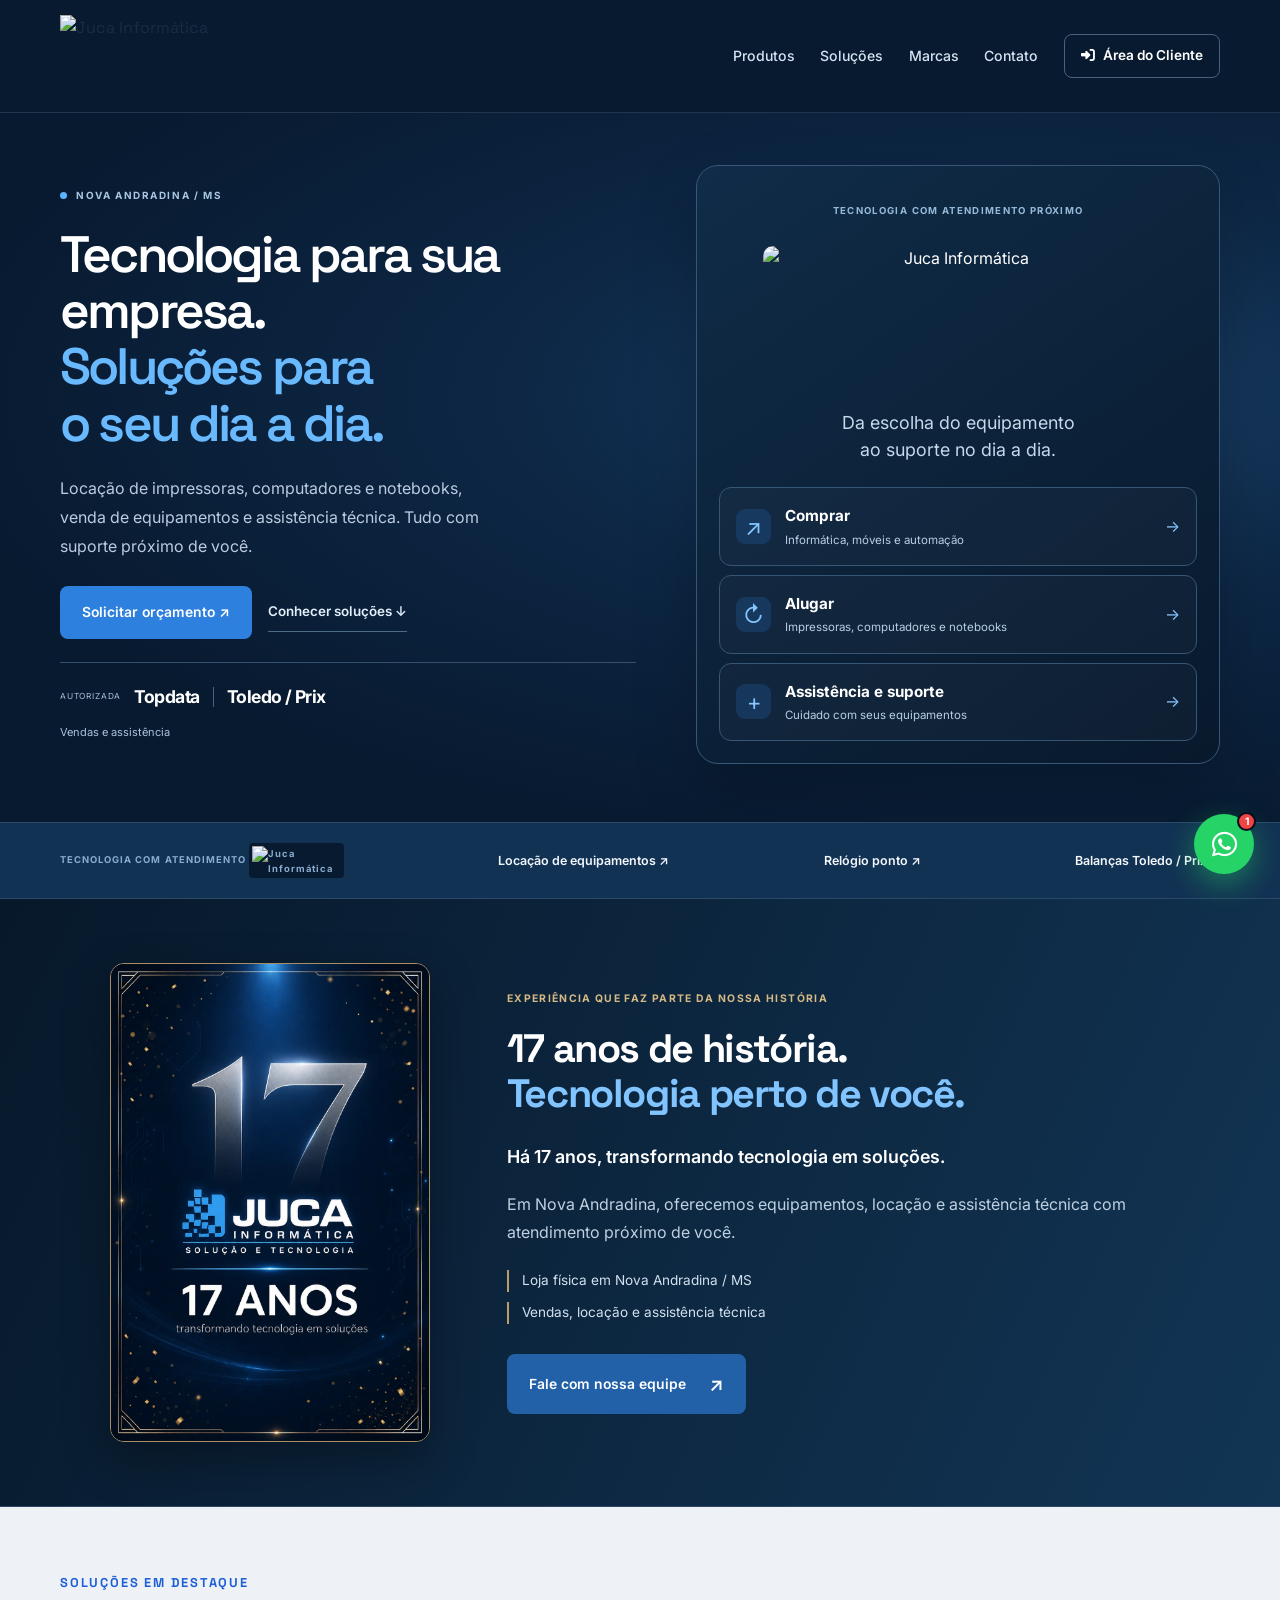
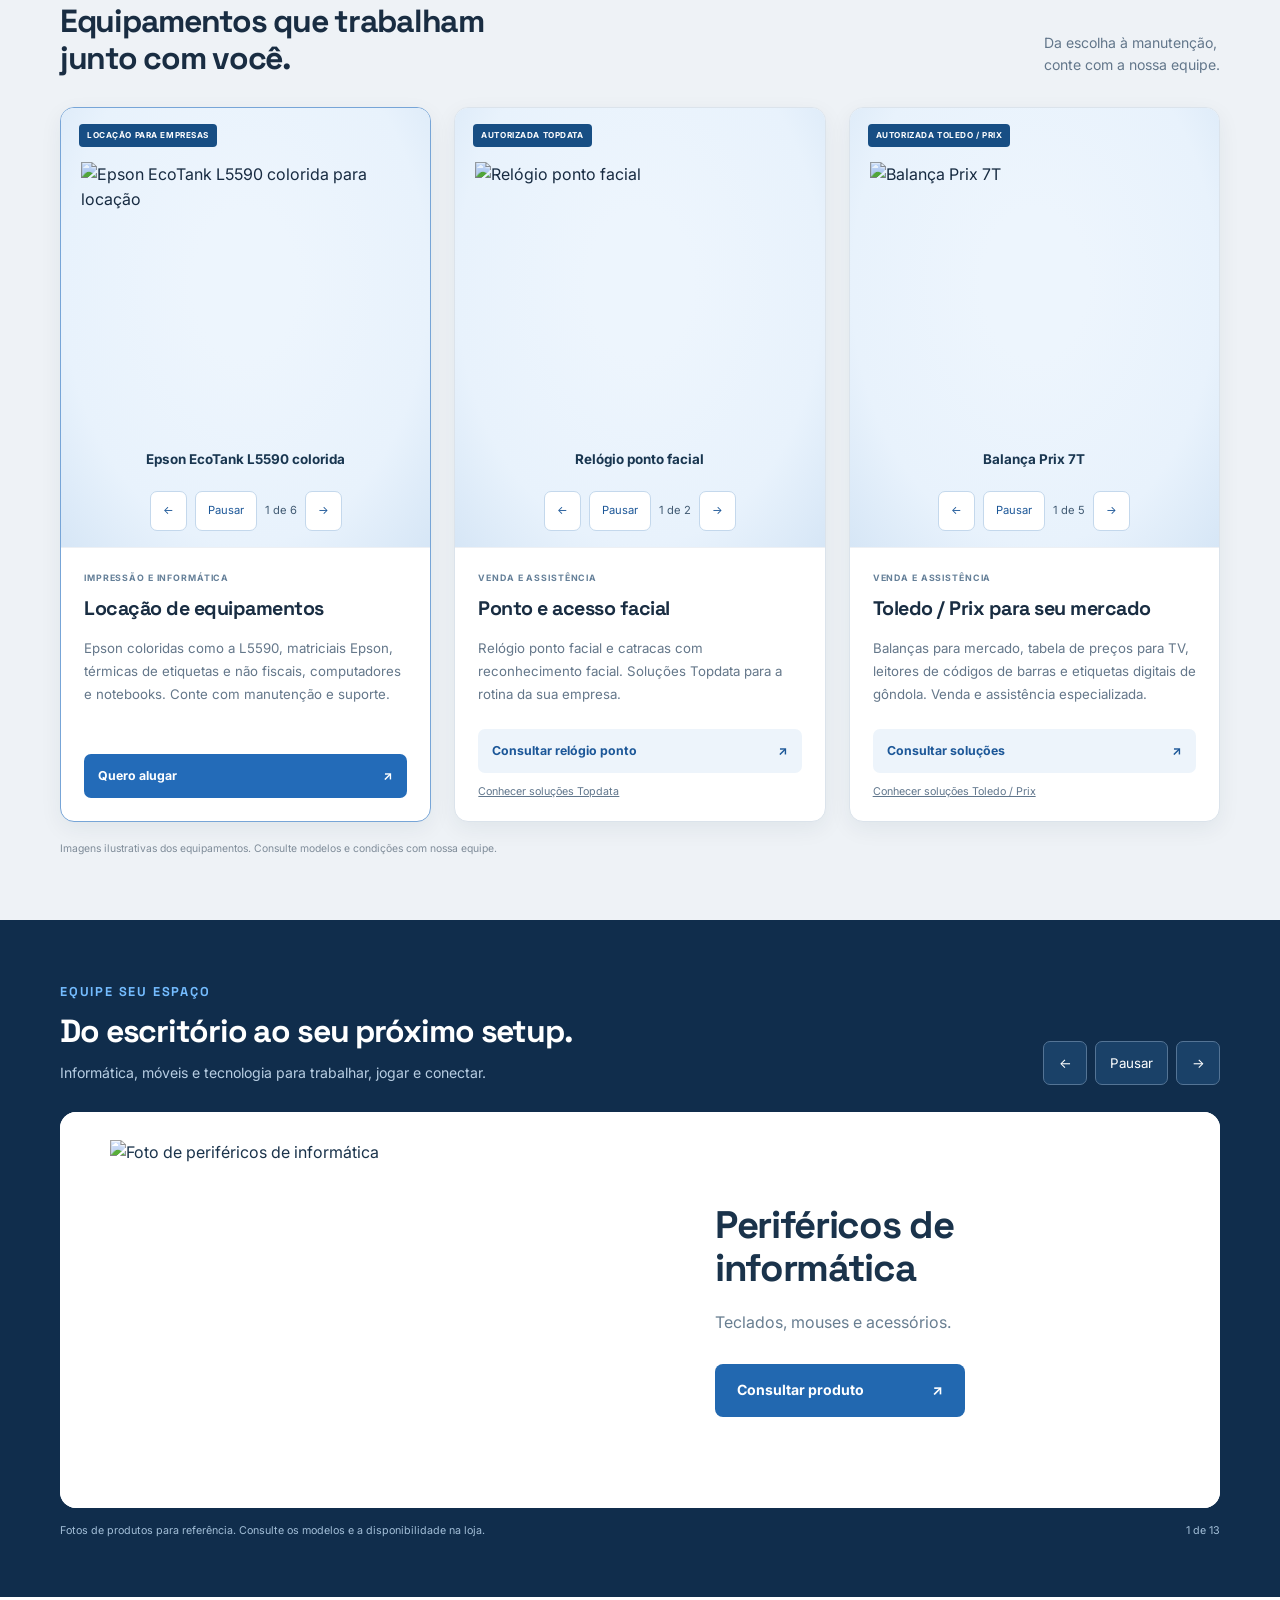
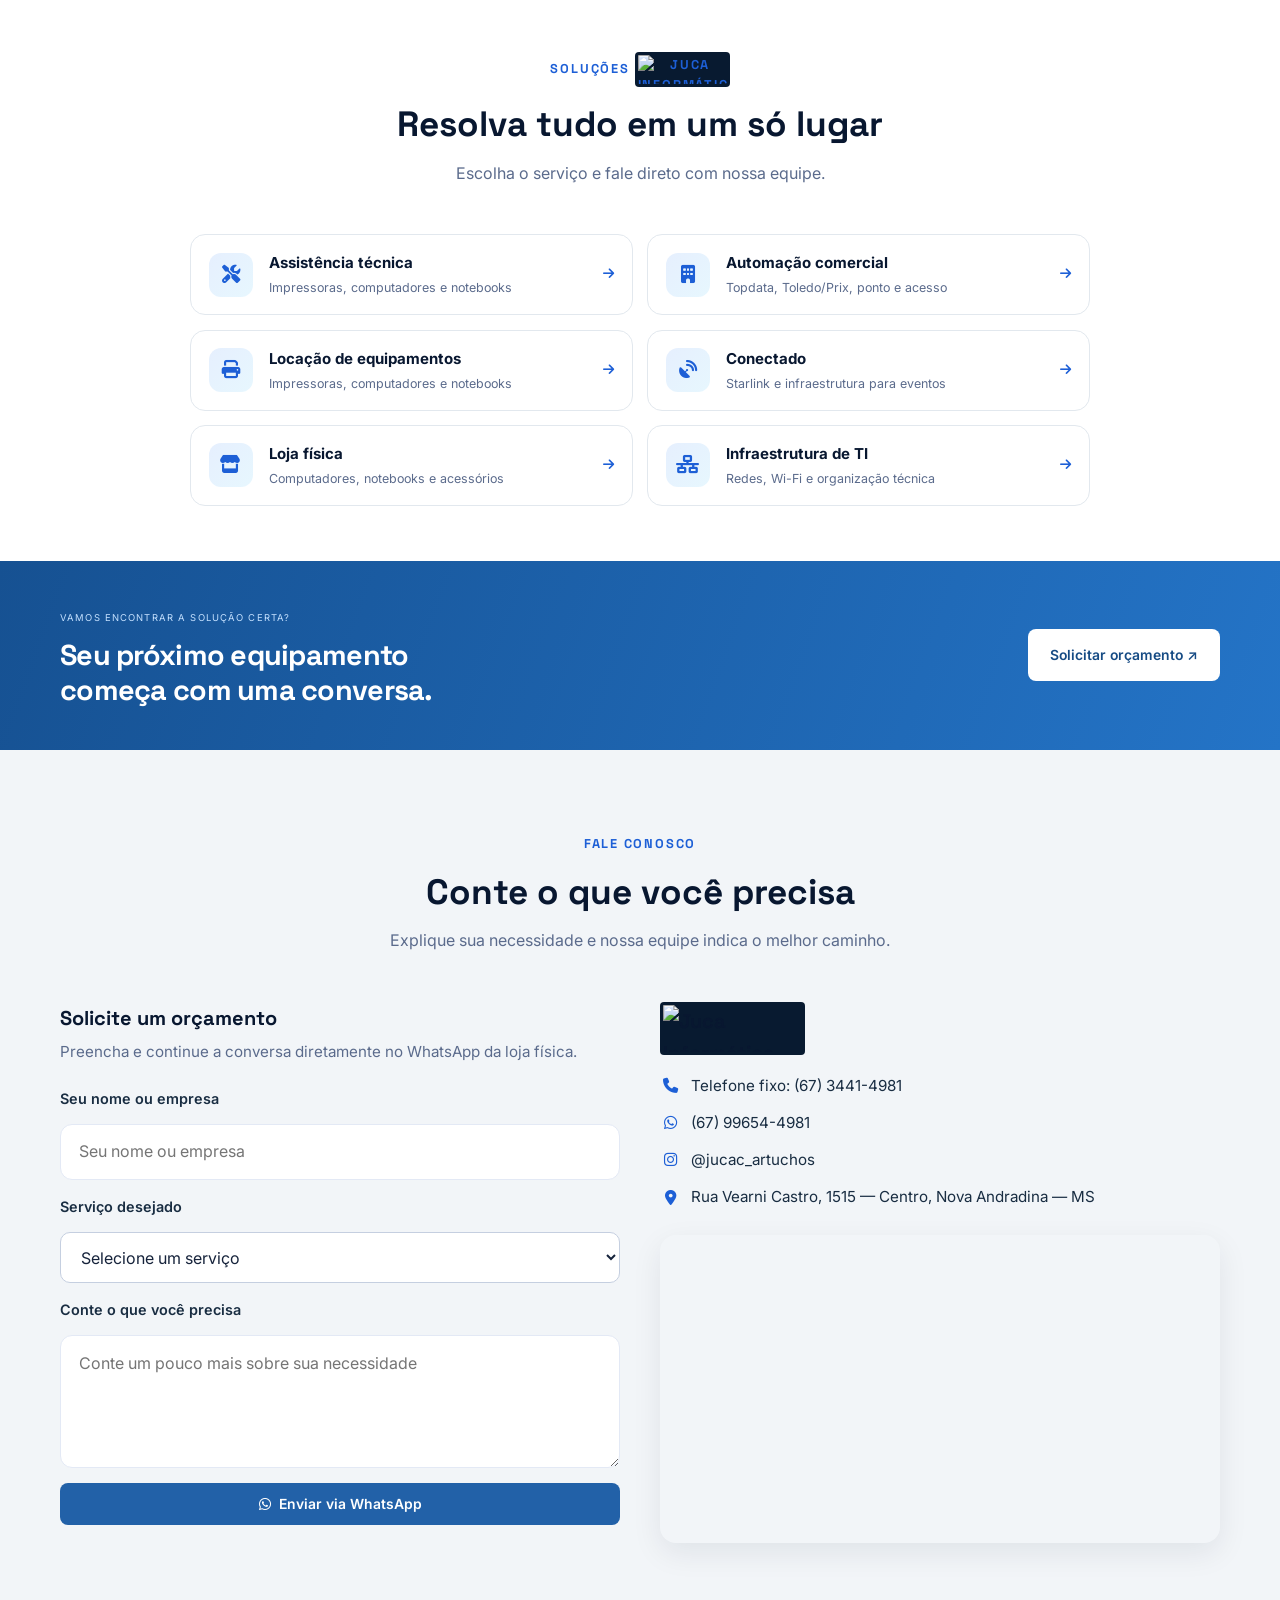
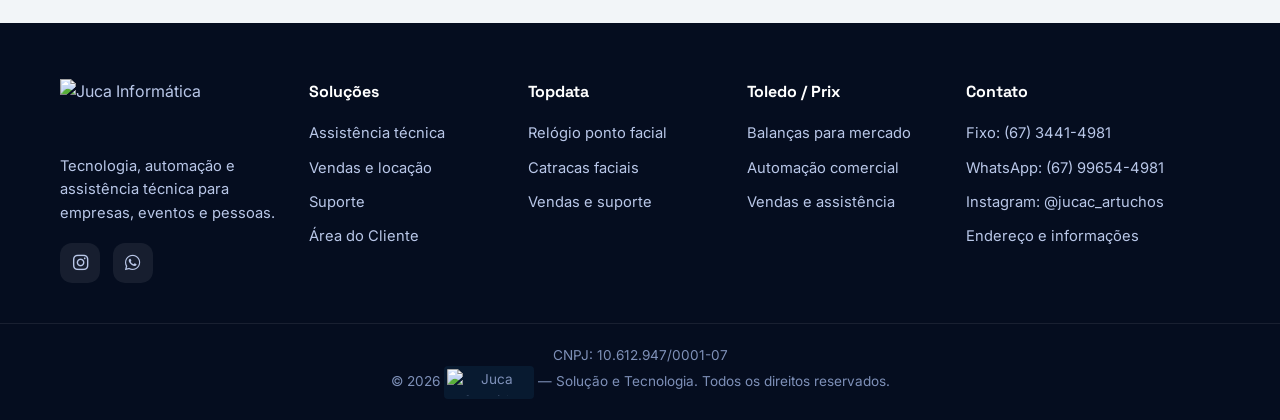
==== commit 87dcaa95: "Remover bloco de seleção de atendimento da página inicial e ajustar links" ====
--- a/index.html
+++ b/index.html
@@ -38,8 +38,8 @@
 <article class="commercial-card"><div class="commercial-photo brand-product-stage"><span class="commercial-badge">AUTORIZADA TOLEDO / PRIX</span><div class="rental-carousel brand-product-carousel" data-rental-carousel data-carousel-label="Toledo e Prix" role="region" aria-label="Toledo e Prix" aria-roledescription="carrossel"><div class="rental-slides"><figure class="rental-slide is-active"><img src="https://stportalcorporativoprd.blob.core.windows.net/blobappportalc63534e8570/wp-content/uploads/2025/05/Prix-7t-desktop.png" alt="Balança Prix 7T" loading="eager"><figcaption>Balança Prix 7T</figcaption></figure><figure class="rental-slide" aria-hidden="true" inert><img src="https://stportalcorporativoprd.blob.core.windows.net/blobappportalc63534e8570/wp-content/uploads/2024/08/prix-6-desktop.png" alt="Balança Prix 6" loading="eager"><figcaption>Balança Prix 6</figcaption></figure><figure class="rental-slide" aria-hidden="true" inert><img src="https://stportalcorporativoprd.blob.core.windows.net/blobappportalc63534e8570/wp-content/uploads/2024/08/mit-player-w-mit-7-mobile.png" alt="Tabela de preços para TV · MIT 7" loading="eager"><figcaption>Tabela de preços para TV · MIT 7</figcaption></figure><figure class="rental-slide" aria-hidden="true" inert><img src="https://stportalcorporativoprd.blob.core.windows.net/blobappportalc63534e8570/wp-content/uploads/2026/06/leitor-codigo-barras-2d-prix-vsi-420-tela-celular-toledo-brasil.webp" alt="Leitor de códigos de barras · Prix VSi 420" loading="eager"><figcaption>Leitor de códigos de barras · Prix VSi 420</figcaption></figure><figure class="rental-slide" aria-hidden="true" inert><img src="https://stportalcorporativoprd.blob.core.windows.net/blobappportalc63534e8570/wp-content/uploads/2026/06/etiquetas-eletronicas-prix-tag-toledo-do-brasil-modelos.png" alt="Preço digital de gôndola · Prix Tag" loading="eager"><figcaption>Preço digital de gôndola · Prix Tag</figcaption></figure></div><div class="rental-controls"><button type="button" data-rental-prev aria-label="Equipamento anterior">←</button><button type="button" data-rental-pause aria-label="Pausar rotação: Toledo e Prix">Pausar</button><span data-rental-position>1 de 5</span><button type="button" data-rental-next aria-label="Próximo equipamento">→</button></div></div></div><div class="commercial-copy"><span class="commercial-category">VENDA E ASSISTÊNCIA</span><h3>Toledo / Prix para seu mercado</h3><p>Balanças para mercado, tabela de preços para TV, leitores de códigos de barras e etiquetas digitais de gôndola. Venda e assistência especializada.</p><a class="commercial-cta" href="https://wa.me/5567996544981?text=Ol%C3%A1!%20Quero%20consultar%20balan%C3%A7as%20Toledo%20%2F%20Prix." target="_blank" rel="noopener">Consultar soluções <span aria-hidden="true">↗</span></a><button class="catalog-link" type="button" data-brand="prix">Conhecer soluções Toledo / Prix</button></div></article>
 </div><p class="product-note">Imagens ilustrativas dos equipamentos. Consulte modelos e condições com nossa equipe.</p></div></section>
 <section class="product-showcase" id="produtos" aria-label="Vitrine de produtos" aria-roledescription="carrossel"><div class="container"><div class="product-showcase-heading"><div><span class="section-tag">EQUIPE SEU ESPAÇO</span><h2>Do escritório ao seu próximo setup.</h2><p>Informática, móveis e tecnologia para trabalhar, jogar e conectar.</p></div><div class="product-controls"><button id="productsPrev" aria-label="Produtos anteriores">←</button><button id="productsPause" aria-label="Pausar rotação automática">Pausar</button><button id="productsNext" aria-label="Próximos produtos">→</button></div></div><div class="product-track" id="productTrack" tabindex="0" aria-label="Produtos; use as setas para navegar"><article class="product-slide"><img src="https://img.terabyteshop.com.br/produto/g/kit-teclado-e-mouse-logitech-mk270-sem-fio-preto-abnt_99285.png" alt="Foto de periféricos de informática" loading="eager" width="370" height="260"><div class="product-slide-copy"><h3>Periféricos de informática</h3><p>Teclados, mouses e acessórios.</p><a href="https://wa.me/5567996544981?text=Ol%C3%A1!%20Gostaria%20de%20consultar%20perif%C3%A9ricos%20de%20inform%C3%A1tica." target="_blank" rel="noopener">Consultar produto <span aria-hidden="true">↗</span></a></div></article><article class="product-slide"><img src="https://static.loja.escritolandia.com.br/public/escritolandia/imagens/produtos/poltrona-presidente-relax-cromada-courissimo-preta-3223.jpg" alt="Foto de cadeiras office" loading="eager" width="370" height="260"><div class="product-slide-copy"><h3>Cadeiras office</h3><p>Conforto para o dia a dia de trabalho.</p><a href="https://wa.me/5567996544981?text=Ol%C3%A1!%20Gostaria%20de%20consultar%20cadeiras%20office." target="_blank" rel="noopener">Consultar produto <span aria-hidden="true">↗</span></a></div></article><article class="product-slide"><img src="https://img.terabyteshop.com.br/produto/g/cadeira-gamer-superframe-cleric-reclinavel-4d-tecido-preta-e-azul-sf-ch-crr4dbbf_209741.jpg" alt="Foto de cadeiras gamer" loading="eager" width="370" height="260"><div class="product-slide-copy"><h3>Cadeiras gamer</h3><p>Seu setup com mais conforto e estilo.</p><a href="https://wa.me/5567996544981?text=Ol%C3%A1!%20Gostaria%20de%20consultar%20cadeiras%20gamer." target="_blank" rel="noopener">Consultar produto <span aria-hidden="true">↗</span></a></div></article><article class="product-slide"><img src="https://static.loja.escritolandia.com.br/public/escritolandia/imagens/produtos/mesa-de-escritorio-branca-150cm-express-2899.png" alt="Foto de mesas para escritório" loading="eager" width="370" height="260"><div class="product-slide-copy"><h3>Mesas para escritório</h3><p>Espaço para organizar e produzir.</p><a href="https://wa.me/5567996544981?text=Ol%C3%A1!%20Gostaria%20de%20consultar%20mesas%20para%20escrit%C3%B3rio." target="_blank" rel="noopener">Consultar produto <span aria-hidden="true">↗</span></a></div></article><article class="product-slide"><img src="https://eletroangeloni.vtexassets.com/arquivos/ids/3026863/17441123223259.jpg?v=638845485989600000" alt="Foto de armários" loading="eager" width="370" height="260"><div class="product-slide-copy"><h3>Armários</h3><p>Organização para seu ambiente.</p><a href="https://wa.me/5567996544981?text=Ol%C3%A1!%20Gostaria%20de%20consultar%20arm%C3%A1rios." target="_blank" rel="noopener">Consultar produto <span aria-hidden="true">↗</span></a></div></article><article class="product-slide"><img src="https://i5.walmartimages.com/seo/Dell-OptiPlex-7000-7010-Desktop-Computer-13th-Gen-Intel-Core-i5-64-GB-RAM-1-TB-SSD-Intel-UHD-Graphics-770-DVD-Writer-Windows-11-Pro-Black_46232967-a507-47f2-8cab-e7c5b35ffee0.44779cbd54da6a0d0addd3f43232b597.jpeg" alt="Foto de computadores" loading="eager" width="370" height="260"><div class="product-slide-copy"><h3>Computadores</h3><p>Equipamentos para trabalho e estudo.</p><a href="https://wa.me/5567996544981?text=Ol%C3%A1!%20Gostaria%20de%20consultar%20computadores." target="_blank" rel="noopener">Consultar produto <span aria-hidden="true">↗</span></a></div></article><article class="product-slide"><img src="https://images.kabum.com.br/produtos/fotos/sync_mirakl/1028020/xlarge/Notebook-Dell-15-Dc15-i51334u-u70-15-6-Full-Hd-13-Gen-Intel-Core-i5-16gb-512gb-SSD-Linux-Preto-Carbono_1775669028.jpg" alt="Foto de notebooks" loading="eager" width="370" height="260"><div class="product-slide-copy"><h3>Notebooks</h3><p>Mobilidade para acompanhar você.</p><a href="https://wa.me/5567996544981?text=Ol%C3%A1!%20Gostaria%20de%20consultar%20notebooks." target="_blank" rel="noopener">Consultar produto <span aria-hidden="true">↗</span></a></div></article><article class="product-slide"><img src="https://portaldecanais.com.br/arquivos/produtos/imagens_adicionais/original/FOTO_33dcf8fd15b04f95ba28e61771382e19.jpg" alt="Foto de nobreaks" loading="eager" width="370" height="260"><div class="product-slide-copy"><h3>Nobreaks</h3><p>Proteção e energia para seus equipamentos.</p><a href="https://wa.me/5567996544981?text=Ol%C3%A1!%20Gostaria%20de%20consultar%20nobreaks." target="_blank" rel="noopener">Consultar produto <span aria-hidden="true">↗</span></a></div></article><article class="product-slide"><img src="https://images.tcdn.com.br/img/img_prod/740836/pc_gamer_top_concordia_processador_amd_ryzen_7_5700g_16gb_ssd_512gb_fonte_600w_freedos_24863_2_aba7de8bfc6dd32c67e0c76a049d001d.png" alt="Foto de computador gamer" loading="eager" width="370" height="260"><div class="product-slide-copy"><h3>Computador gamer</h3><p>Desempenho para entrar no jogo.</p><a href="https://wa.me/5567996544981?text=Ol%C3%A1!%20Gostaria%20de%20consultar%20computador%20gamer." target="_blank" rel="noopener">Consultar produto <span aria-hidden="true">↗</span></a></div></article><article class="product-slide"><img src="https://media-cdn.bnn.in.th/120612/DELL-MONITOR-SE2422H-VA-75Hz-3-square_medium.jpg" alt="Foto de monitores" loading="eager" width="370" height="260"><div class="product-slide-copy"><h3>Monitores</h3><p>Mais espaço e nitidez para sua rotina.</p><a href="https://wa.me/5567996544981?text=Ol%C3%A1!%20Gostaria%20de%20consultar%20monitores." target="_blank" rel="noopener">Consultar produto <span aria-hidden="true">↗</span></a></div></article><article class="product-slide"><img src="https://images1.kabum.com.br/produtos/fotos/95171/95171_1525696780_index_gg.jpg" alt="Foto de leitores de código de barras" loading="eager" width="370" height="260"><div class="product-slide-copy"><h3>Leitores de código de barras</h3><p>Agilidade no caixa e no estoque.</p><a href="https://wa.me/5567996544981?text=Ol%C3%A1!%20Gostaria%20de%20consultar%20leitores%20de%20c%C3%B3digo%20de%20barras." target="_blank" rel="noopener">Consultar produto <span aria-hidden="true">↗</span></a></div></article><article class="product-slide"><img src="https://media.pichau.com.br/media/catalog/product/e/c/ec220g5v382.jpg" alt="Foto de roteadores" loading="eager" width="370" height="260"><div class="product-slide-copy"><h3>Roteadores</h3><p>Conectividade para sua casa e empresa.</p><a href="https://wa.me/5567996544981?text=Ol%C3%A1!%20Gostaria%20de%20consultar%20roteadores." target="_blank" rel="noopener">Consultar produto <span aria-hidden="true">↗</span></a></div></article><article class="product-slide"><img src="https://static3.tcdn.com.br/img/img_prod/332274/camera_bullet_infravermelho_4_mp_intelbras_vhd_3430_b_ultra_hd_2k_hdcvi_9834_1_20180921112640.jpg" alt="Foto de câmeras de segurança" loading="eager" width="370" height="260"><div class="product-slide-copy"><h3>Câmeras de segurança</h3><p>Tecnologia para acompanhar seu espaço.</p><a href="https://wa.me/5567996544981?text=Ol%C3%A1!%20Gostaria%20de%20consultar%20c%C3%A2meras%20de%20seguran%C3%A7a." target="_blank" rel="noopener">Consultar produto <span aria-hidden="true">↗</span></a></div></article></div><div class="product-showcase-footer"><span>Fotos de produtos para referência. Consulte os modelos e a disponibilidade na loja.</span><span id="productPosition" aria-live="off">1 de 13</span></div></div></section><section id="solucoes" class="section compact-solutions"><div class="container"><div class="section-head"><span class="section-tag">Soluções <img class="company-wordmark" src="https://klpbqpcwdhuegcmoqspj.supabase.co/storage/v1/object/public/site/img/logo-header.png" alt="Juca Informática"></span><h2>Resolva tudo em um só lugar</h2><p>Escolha o serviço e fale direto com nossa equipe.</p></div><div class="compact-grid"><a class="compact-card" href="https://wa.me/5567996544981?text=Ol%C3%A1!%20Preciso%20de%20assist%C3%AAncia%20t%C3%A9cnica." target="_blank"><div class="compact-icon"><i class="fas fa-screwdriver-wrench"></i></div><div><strong>Assistência técnica</strong><small>Impressoras, computadores e notebooks</small></div><i class="fas fa-arrow-right"></i></a><a class="compact-card" href="#marcas"><div class="compact-icon"><i class="fas fa-building"></i></div><div><strong>Automação comercial</strong><small>Topdata, Toledo/Prix, ponto e acesso</small></div><i class="fas fa-arrow-right"></i></a><a class="compact-card" href="https://wa.me/5567996544981?text=Ol%C3%A1!%20Quero%20um%20or%C3%A7amento%20de%20loca%C3%A7%C3%A3o%20de%20equipamentos." target="_blank"><div class="compact-icon"><i class="fas fa-print"></i></div><div><strong>Locação de equipamentos</strong><small>Impressoras, computadores e notebooks</small></div><i class="fas fa-arrow-right"></i></a><a class="compact-card" href="https://wa.me/5567996544981?text=Ol%C3%A1!%20Quero%20saber%20sobre%20Starlink%20e%20infraestrutura%20para%20eventos." target="_blank"><div class="compact-icon"><i class="fas fa-satellite-dish"></i></div><div><strong>Conectado</strong><small>Starlink e infraestrutura para eventos</small></div><i class="fas fa-arrow-right"></i></a><a class="compact-card" href="https://wa.me/5567996544981?text=Ol%C3%A1!%20Quero%20consultar%20produtos%20da%20loja%20Juca." target="_blank"><div class="compact-icon"><i class="fas fa-store"></i></div><div><strong>Loja física</strong><small>Computadores, notebooks e acessórios</small></div><i class="fas fa-arrow-right"></i></a><a class="compact-card" href="https://wa.me/5567996544981?text=Ol%C3%A1!%20Preciso%20de%20infraestrutura%20de%20TI%20para%20minha%20empresa." target="_blank"><div class="compact-icon"><i class="fas fa-network-wired"></i></div><div><strong>Infraestrutura de TI</strong><small>Redes, Wi-Fi e organização técnica</small></div><i class="fas fa-arrow-right"></i></a></div></div></section>
-<section class="quote-band"><div class="container"><div><span>VAMOS ENCONTRAR A SOLUÇÃO CERTA?</span><h2>Seu próximo equipamento<br>começa com uma conversa.</h2></div><a class="btn btn-primary" href="#contato">Solicitar orçamento ↗</a></div></section><section id="atendimento" class="section customer-help" aria-labelledby="help-title"><div class="container"><div class="section-head"><span class="section-tag">INFORMAÇÕES PARA VOCÊ</span><h2 id="help-title">Qual atendimento você precisa?</h2><p>Escolha uma opção para ver as informações e os contatos daquele serviço.</p></div><div class="help-grid"><a class="help-card help-choice" href="assistencia-tecnica.html"><h3>Assistência técnica</h3><p>Impressoras, computadores e notebooks</p><span>Ver informações e contatos ↗</span></a><a class="help-card help-choice" href="atendimento-topdata.html"><h3>Topdata</h3><p>Vendas, ponto facial e controle de acesso</p><span>Ver informações e contatos ↗</span></a><a class="help-card help-choice" href="atendimento-toledo.html"><h3>Toledo / Prix</h3><p>Balanças e automação para mercados</p><span>Ver informações e contatos ↗</span></a><a class="help-card help-choice" href="atendimento-vendas.html"><h3>Vendas e locação</h3><p>Encontre a solução para sua rotina</p><span>Ver informações e contatos ↗</span></a><a class="help-card help-choice" href="atendimento-suporte.html"><h3>Suporte ao cliente</h3><p>Orientação para quem já é cliente</p><span>Ver informações e contatos ↗</span></a></div></div></section><section id="contato" class="section"><div class="container"><div class="section-head"><span class="section-tag">Fale conosco</span><h2>Conte o que você precisa</h2><p>Explique sua necessidade e nossa equipe indica o melhor caminho.</p></div><div class="contact-container"><div class="contact-left"><h3>Solicite um orçamento</h3><p>Preencha e continue a conversa diretamente no WhatsApp da loja física.</p><form id="contactForm" class="contact-form"><label for="contactName">Seu nome ou empresa</label><input id="contactName" autocomplete="name" type="text" name="nome" placeholder="Seu nome ou empresa" required><label for="contactService">Serviço desejado</label><select id="contactService" name="assunto" required><option value="">Selecione um serviço</option><option>Assistência técnica</option><option>Topdata — vendas e assistência</option><option>Toledo / Prix — balanças e assistência</option><option>Automação comercial</option><option>Locação de equipamentos</option><option>Starlink para eventos</option><option>Produtos da loja</option><option>Infraestrutura de TI</option><option>Outro assunto</option></select><label for="contactMessage">Conte o que você precisa</label><textarea id="contactMessage" name="mensagem" placeholder="Conte um pouco mais sobre sua necessidade" rows="4" required></textarea><button type="submit" class="btn btn-primary"><i class="fab fa-whatsapp"></i> Enviar via WhatsApp</button></form><div id="formMessage" role="status" aria-live="polite"></div></div><div class="contact-right"><h3><img class="company-wordmark" src="https://klpbqpcwdhuegcmoqspj.supabase.co/storage/v1/object/public/site/img/logo-header.png" alt="Juca Informática"></h3><div class="contact-info"><p><i class="fas fa-phone" aria-hidden="true"></i> <a href="tel:+556734414981">Telefone fixo: (67) 3441-4981</a></p><p><i class="fab fa-whatsapp"></i> <a href="https://wa.me/5567996544981" target="_blank">(67) 99654-4981</a></p><p><i class="fab fa-instagram"></i> <a href="https://www.instagram.com/jucac_artuchos/" target="_blank">@jucac_artuchos</a></p><p><i class="fas fa-map-marker-alt"></i> <a href="https://maps.app.goo.gl/TX7n4nNLacdu6NLg6" target="_blank">Rua Vearni Castro, 1515 — Centro, Nova Andradina — MS</a></p></div><div class="map-container"><iframe title="Localização da Juca Informática" src="https://www.google.com/maps/embed?pb=!1m18!1m12!1m3!1d3692.802181065406!2d-53.35325152488332!3d-22.247583179724543!2m3!1f0!2f0!3f0!3m2!1i1024!2i768!4f13.1!3m3!1m2!1s0x948e7ce2891e3ae7%3A0x6c5344554cd19bf2!2sJuca%20Cartuchos%20e%20Inform%C3%A1tica!5e0!3m2!1spt-BR!2sbr!4v1728947681587!5m2!1spt-BR!2sbr" width="100%" height="300" style="border:0;" allowfullscreen="" loading="lazy"></iframe></div></div></div></div></section>
-<footer id="footer"><div class="container footer-grid"><div class="footer-col"><img src="https://klpbqpcwdhuegcmoqspj.supabase.co/storage/v1/object/public/site/img/logo-header.png" alt="Juca Informática" class="footer-logo"><p>Tecnologia, automação e assistência técnica para empresas, eventos e pessoas.</p><div class="social-icons"><a href="https://www.instagram.com/jucac_artuchos/" target="_blank" aria-label="Instagram"><i class="fab fa-instagram"></i></a><a href="https://wa.me/5567996544981" target="_blank" aria-label="WhatsApp"><i class="fab fa-whatsapp"></i></a></div></div><div class="footer-col"><h3>Soluções</h3><ul><li><a href="assistencia-tecnica.html">Assistência técnica</a></li><li><a href="atendimento-vendas.html">Vendas e locação</a></li><li><a href="atendimento-suporte.html">Suporte</a></li><li><a href="login.html">Área do Cliente</a></li></ul></div><div class="footer-col"><h3>Topdata</h3><ul><li><a href="atendimento-topdata.html">Relógio ponto facial</a></li><li><a href="atendimento-topdata.html">Catracas faciais</a></li><li><a href="atendimento-topdata.html">Vendas e suporte</a></li></ul></div><div class="footer-col"><h3>Toledo / Prix</h3><ul><li><a href="atendimento-toledo.html">Balanças para mercado</a></li><li><a href="atendimento-toledo.html">Automação comercial</a></li><li><a href="atendimento-toledo.html">Vendas e assistência</a></li></ul></div><div class="footer-col"><h3>Contato</h3><ul><li><a href="tel:+556734414981">Fixo: (67) 3441-4981</a></li><li><a href="https://wa.me/5567996544981">WhatsApp: (67) 99654-4981</a></li><li><a href="https://www.instagram.com/jucac_artuchos/">Instagram: @jucac_artuchos</a></li><li><a href="#atendimento">Endereço e informações</a></li></ul></div></div><div class="footer-bottom"><p class="company-registration">CNPJ: 10.612.947/0001-07</p><p>&copy; <span id="year"></span> <img class="company-wordmark" src="https://klpbqpcwdhuegcmoqspj.supabase.co/storage/v1/object/public/site/img/logo-header.png" alt="Juca Informática"> — Solução e Tecnologia. Todos os direitos reservados.</p></div></footer>
+<section class="quote-band"><div class="container"><div><span>VAMOS ENCONTRAR A SOLUÇÃO CERTA?</span><h2>Seu próximo equipamento<br>começa com uma conversa.</h2></div><a class="btn btn-primary" href="#contato">Solicitar orçamento ↗</a></div></section><section id="contato" class="section"><div class="container"><div class="section-head"><span class="section-tag">Fale conosco</span><h2>Conte o que você precisa</h2><p>Explique sua necessidade e nossa equipe indica o melhor caminho.</p></div><div class="contact-container"><div class="contact-left"><h3>Solicite um orçamento</h3><p>Preencha e continue a conversa diretamente no WhatsApp da loja física.</p><form id="contactForm" class="contact-form"><label for="contactName">Seu nome ou empresa</label><input id="contactName" autocomplete="name" type="text" name="nome" placeholder="Seu nome ou empresa" required><label for="contactService">Serviço desejado</label><select id="contactService" name="assunto" required><option value="">Selecione um serviço</option><option>Assistência técnica</option><option>Topdata — vendas e assistência</option><option>Toledo / Prix — balanças e assistência</option><option>Automação comercial</option><option>Locação de equipamentos</option><option>Starlink para eventos</option><option>Produtos da loja</option><option>Infraestrutura de TI</option><option>Outro assunto</option></select><label for="contactMessage">Conte o que você precisa</label><textarea id="contactMessage" name="mensagem" placeholder="Conte um pouco mais sobre sua necessidade" rows="4" required></textarea><button type="submit" class="btn btn-primary"><i class="fab fa-whatsapp"></i> Enviar via WhatsApp</button></form><div id="formMessage" role="status" aria-live="polite"></div></div><div class="contact-right"><h3><img class="company-wordmark" src="https://klpbqpcwdhuegcmoqspj.supabase.co/storage/v1/object/public/site/img/logo-header.png" alt="Juca Informática"></h3><div class="contact-info"><p><i class="fas fa-phone" aria-hidden="true"></i> <a href="tel:+556734414981">Telefone fixo: (67) 3441-4981</a></p><p><i class="fab fa-whatsapp"></i> <a href="https://wa.me/5567996544981" target="_blank">(67) 99654-4981</a></p><p><i class="fab fa-instagram"></i> <a href="https://www.instagram.com/jucac_artuchos/" target="_blank">@jucac_artuchos</a></p><p><i class="fas fa-map-marker-alt"></i> <a href="https://maps.app.goo.gl/TX7n4nNLacdu6NLg6" target="_blank">Rua Vearni Castro, 1515 — Centro, Nova Andradina — MS</a></p></div><div class="map-container"><iframe title="Localização da Juca Informática" src="https://www.google.com/maps/embed?pb=!1m18!1m12!1m3!1d3692.802181065406!2d-53.35325152488332!3d-22.247583179724543!2m3!1f0!2f0!3f0!3m2!1i1024!2i768!4f13.1!3m3!1m2!1s0x948e7ce2891e3ae7%3A0x6c5344554cd19bf2!2sJuca%20Cartuchos%20e%20Inform%C3%A1tica!5e0!3m2!1spt-BR!2sbr!4v1728947681587!5m2!1spt-BR!2sbr" width="100%" height="300" style="border:0;" allowfullscreen="" loading="lazy"></iframe></div></div></div></div></section>
+<footer id="footer"><div class="container footer-grid"><div class="footer-col"><img src="https://klpbqpcwdhuegcmoqspj.supabase.co/storage/v1/object/public/site/img/logo-header.png" alt="Juca Informática" class="footer-logo"><p>Tecnologia, automação e assistência técnica para empresas, eventos e pessoas.</p><div class="social-icons"><a href="https://www.instagram.com/jucac_artuchos/" target="_blank" aria-label="Instagram"><i class="fab fa-instagram"></i></a><a href="https://wa.me/5567996544981" target="_blank" aria-label="WhatsApp"><i class="fab fa-whatsapp"></i></a></div></div><div class="footer-col"><h3>Soluções</h3><ul><li><a href="assistencia-tecnica.html">Assistência técnica</a></li><li><a href="atendimento-vendas.html">Vendas e locação</a></li><li><a href="atendimento-suporte.html">Suporte</a></li><li><a href="login.html">Área do Cliente</a></li></ul></div><div class="footer-col"><h3>Topdata</h3><ul><li><a href="atendimento-topdata.html">Relógio ponto facial</a></li><li><a href="atendimento-topdata.html">Catracas faciais</a></li><li><a href="atendimento-topdata.html">Vendas e suporte</a></li></ul></div><div class="footer-col"><h3>Toledo / Prix</h3><ul><li><a href="atendimento-toledo.html">Balanças para mercado</a></li><li><a href="atendimento-toledo.html">Automação comercial</a></li><li><a href="atendimento-toledo.html">Vendas e assistência</a></li></ul></div><div class="footer-col"><h3>Contato</h3><ul><li><a href="tel:+556734414981">Fixo: (67) 3441-4981</a></li><li><a href="https://wa.me/5567996544981">WhatsApp: (67) 99654-4981</a></li><li><a href="https://www.instagram.com/jucac_artuchos/">Instagram: @jucac_artuchos</a></li><li><a href="#contato">Endereço e informações</a></li></ul></div></div><div class="footer-bottom"><p class="company-registration">CNPJ: 10.612.947/0001-07</p><p>&copy; <span id="year"></span> <img class="company-wordmark" src="https://klpbqpcwdhuegcmoqspj.supabase.co/storage/v1/object/public/site/img/logo-header.png" alt="Juca Informática"> — Solução e Tecnologia. Todos os direitos reservados.</p></div></footer>
 <div class="brand-modal" id="brandModal" aria-hidden="true" role="dialog" aria-modal="true" aria-label="Soluções das marcas"><div class="brand-modal-box"><button class="brand-modal-close" id="brandModalClose" aria-label="Fechar">&times;</button><div id="brandModalContent"></div></div></div>
 <div class="whatsapp-chat" id="whatsappChat" aria-live="polite"><button class="whatsapp-chat-close" id="whatsappChatClose" aria-label="Fechar chat">&times;</button><div class="whatsapp-chat-head"><i class="fab fa-whatsapp"></i><div><strong>Sou o Juquinha</strong><span><b class="online-dot"></b> Online — atendimento da loja física</span></div></div><p>Olá! Sou o Juquinha, seu atendente. Posso ajudar com orçamento, assistência, locação ou produtos?</p><a href="https://wa.me/5567996544981?text=Ol%C3%A1!%20Vim%20pelo%20site%20da%20Juca%20Inform%C3%A1tica%20e%20gostaria%20de%20atendimento." class="whatsapp-chat-btn" target="_blank" rel="noopener"><i class="fab fa-whatsapp"></i> Conversar agora</a></div><button class="whatsapp-float" id="whatsappChatOpen" aria-label="Abrir chat no WhatsApp" aria-expanded="false"><i class="fab fa-whatsapp"></i><span class="whatsapp-notify">1</span></button>
 <script>
